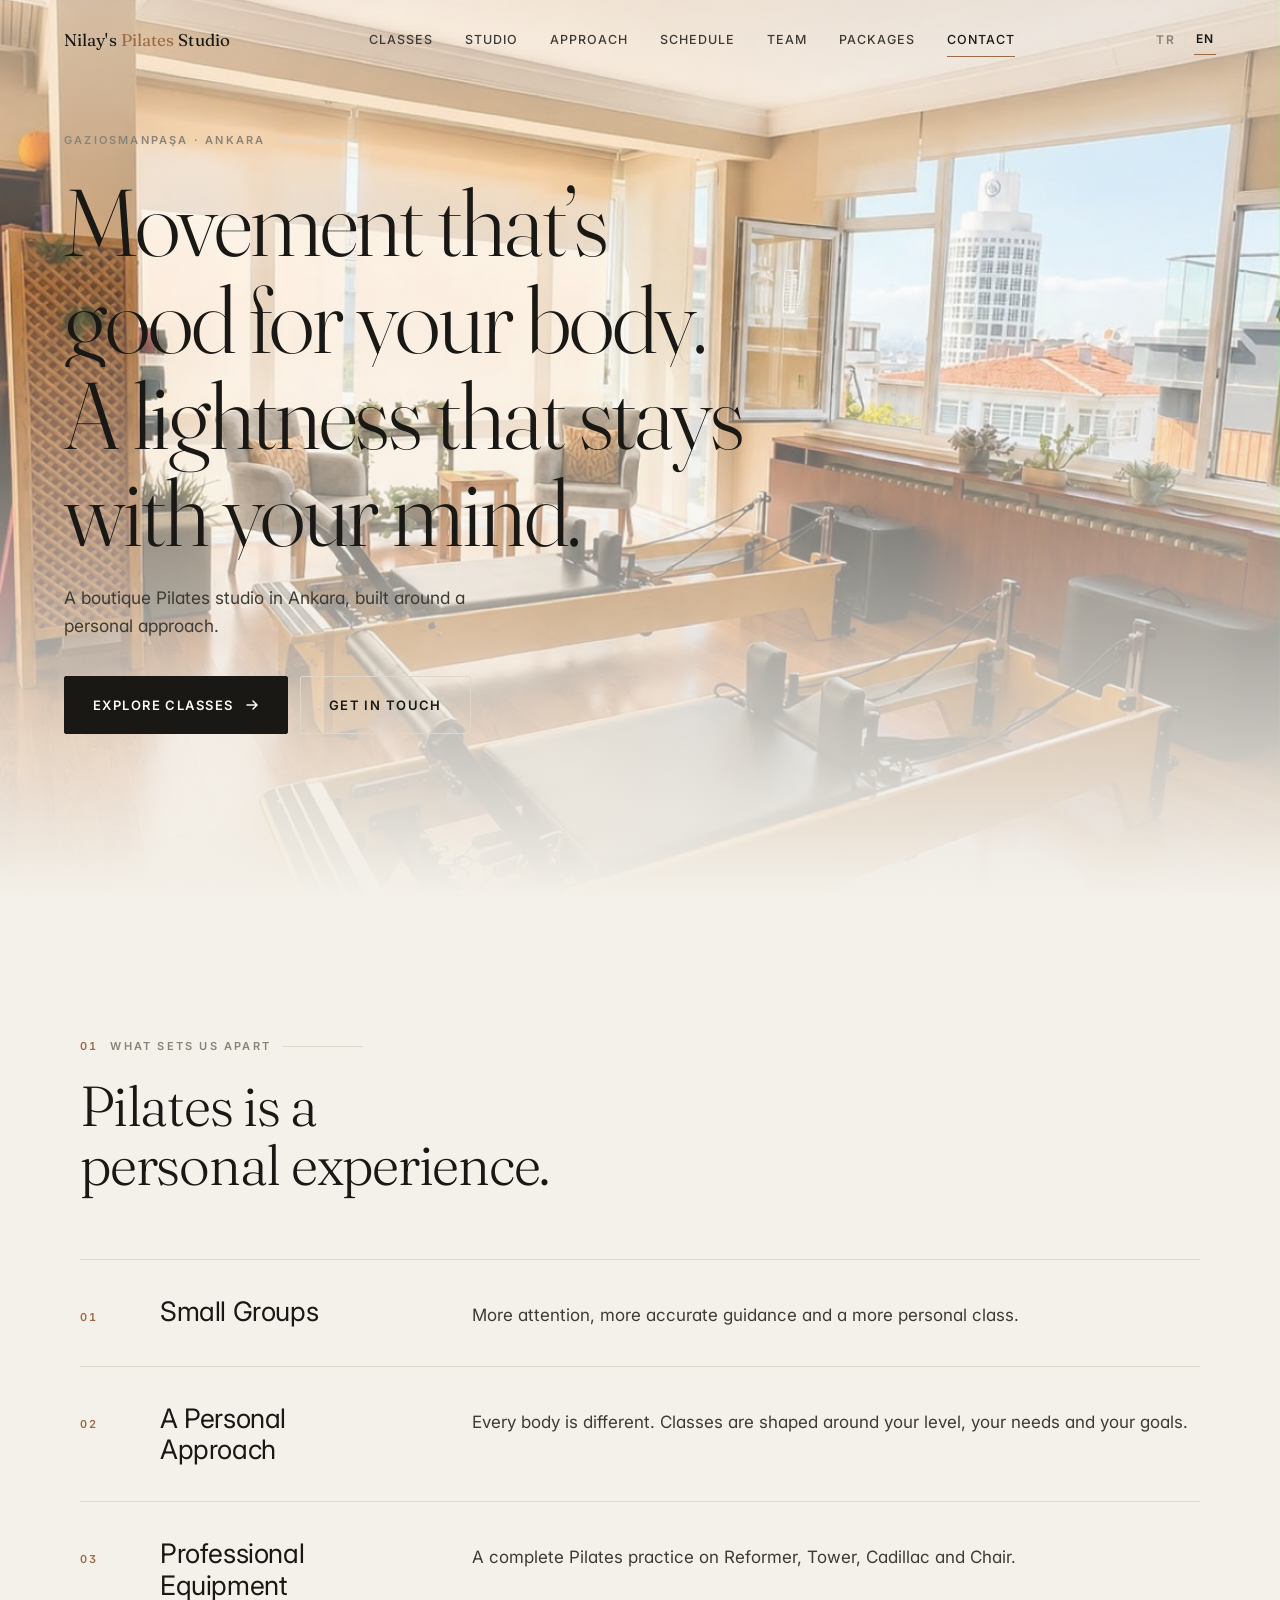
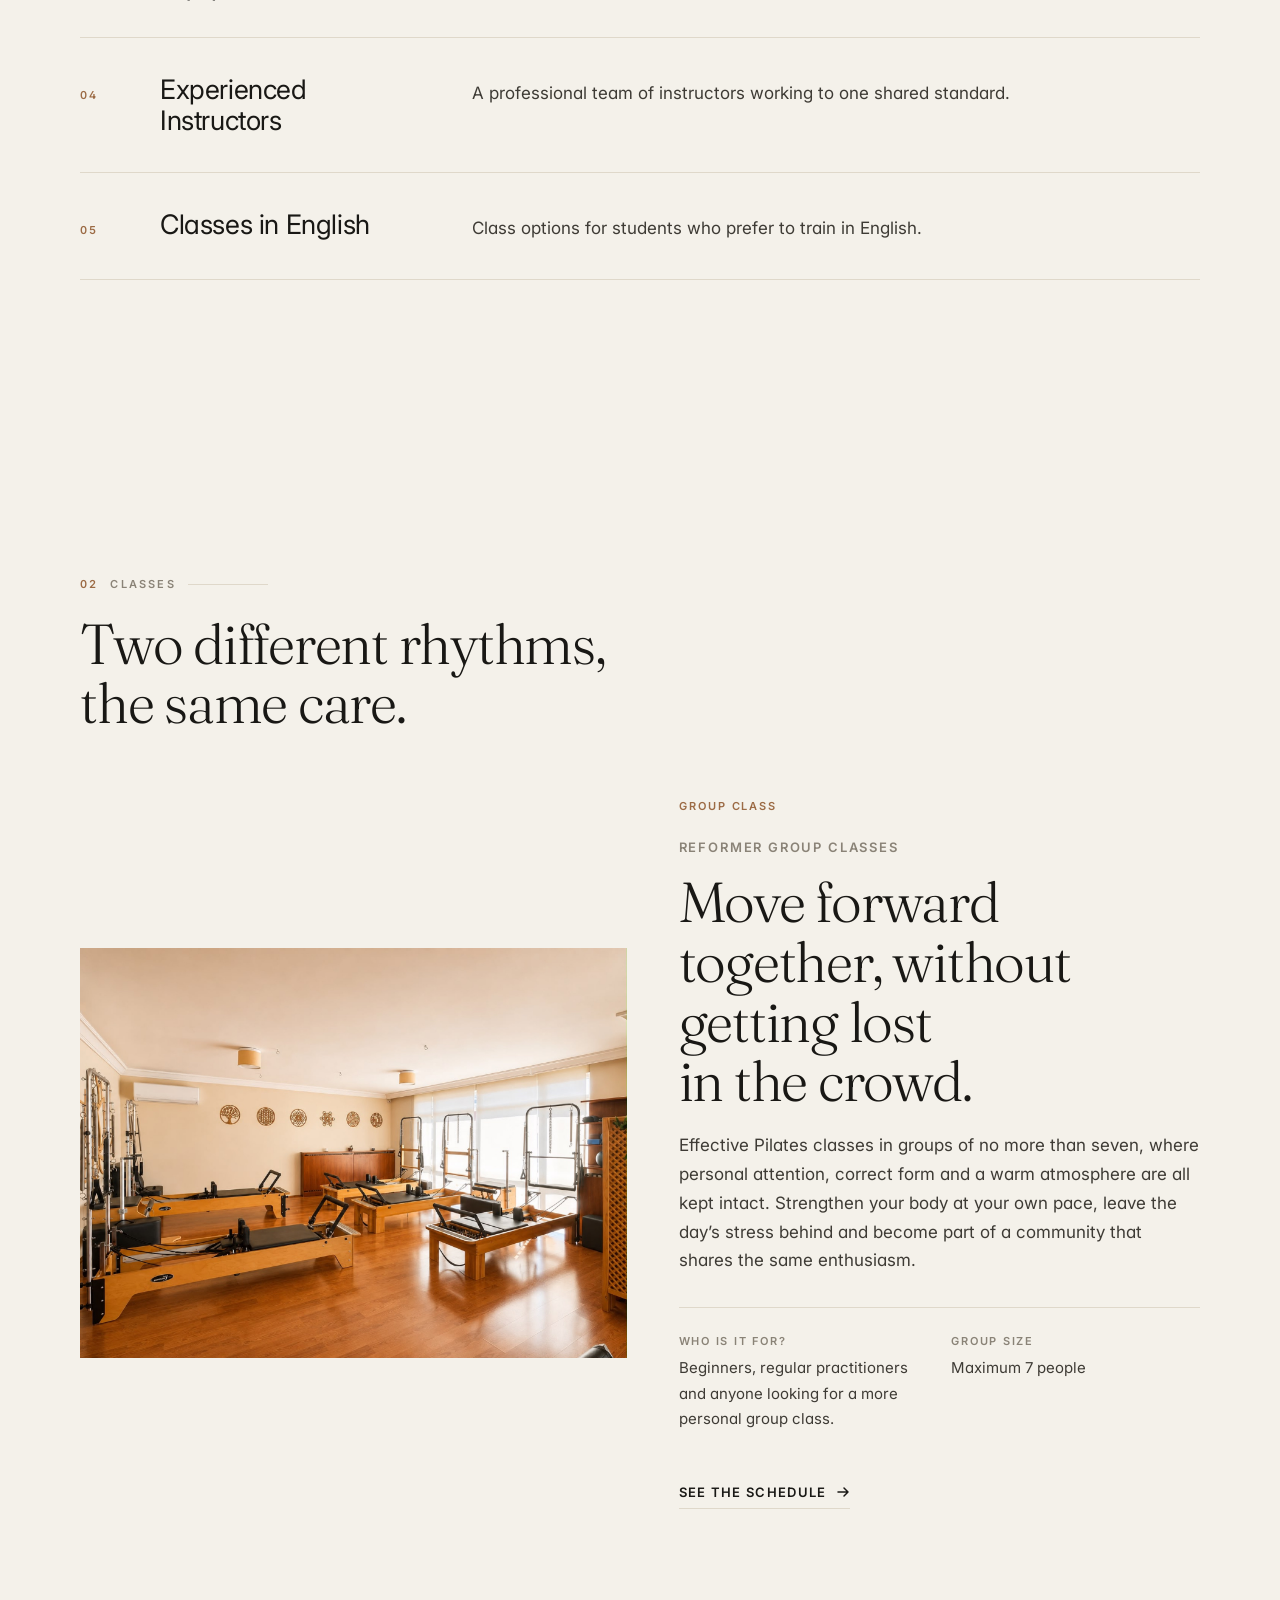
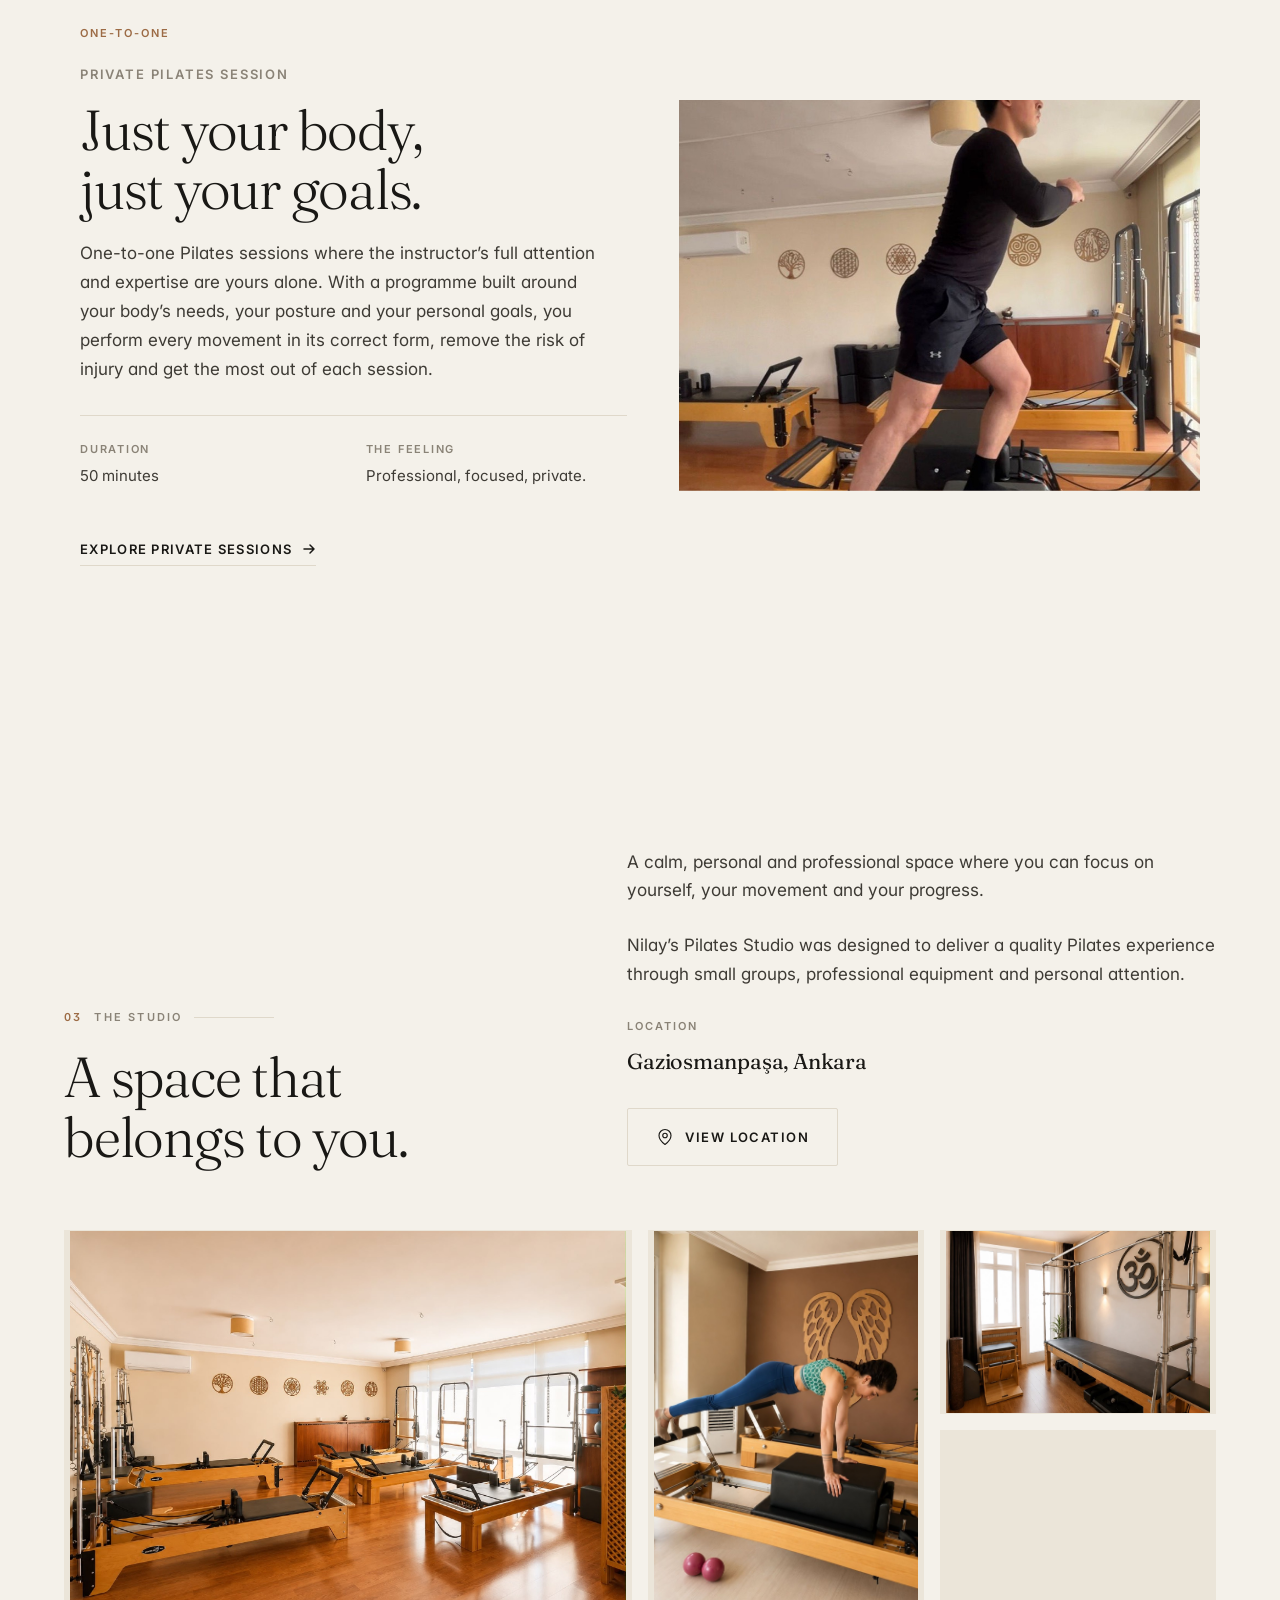
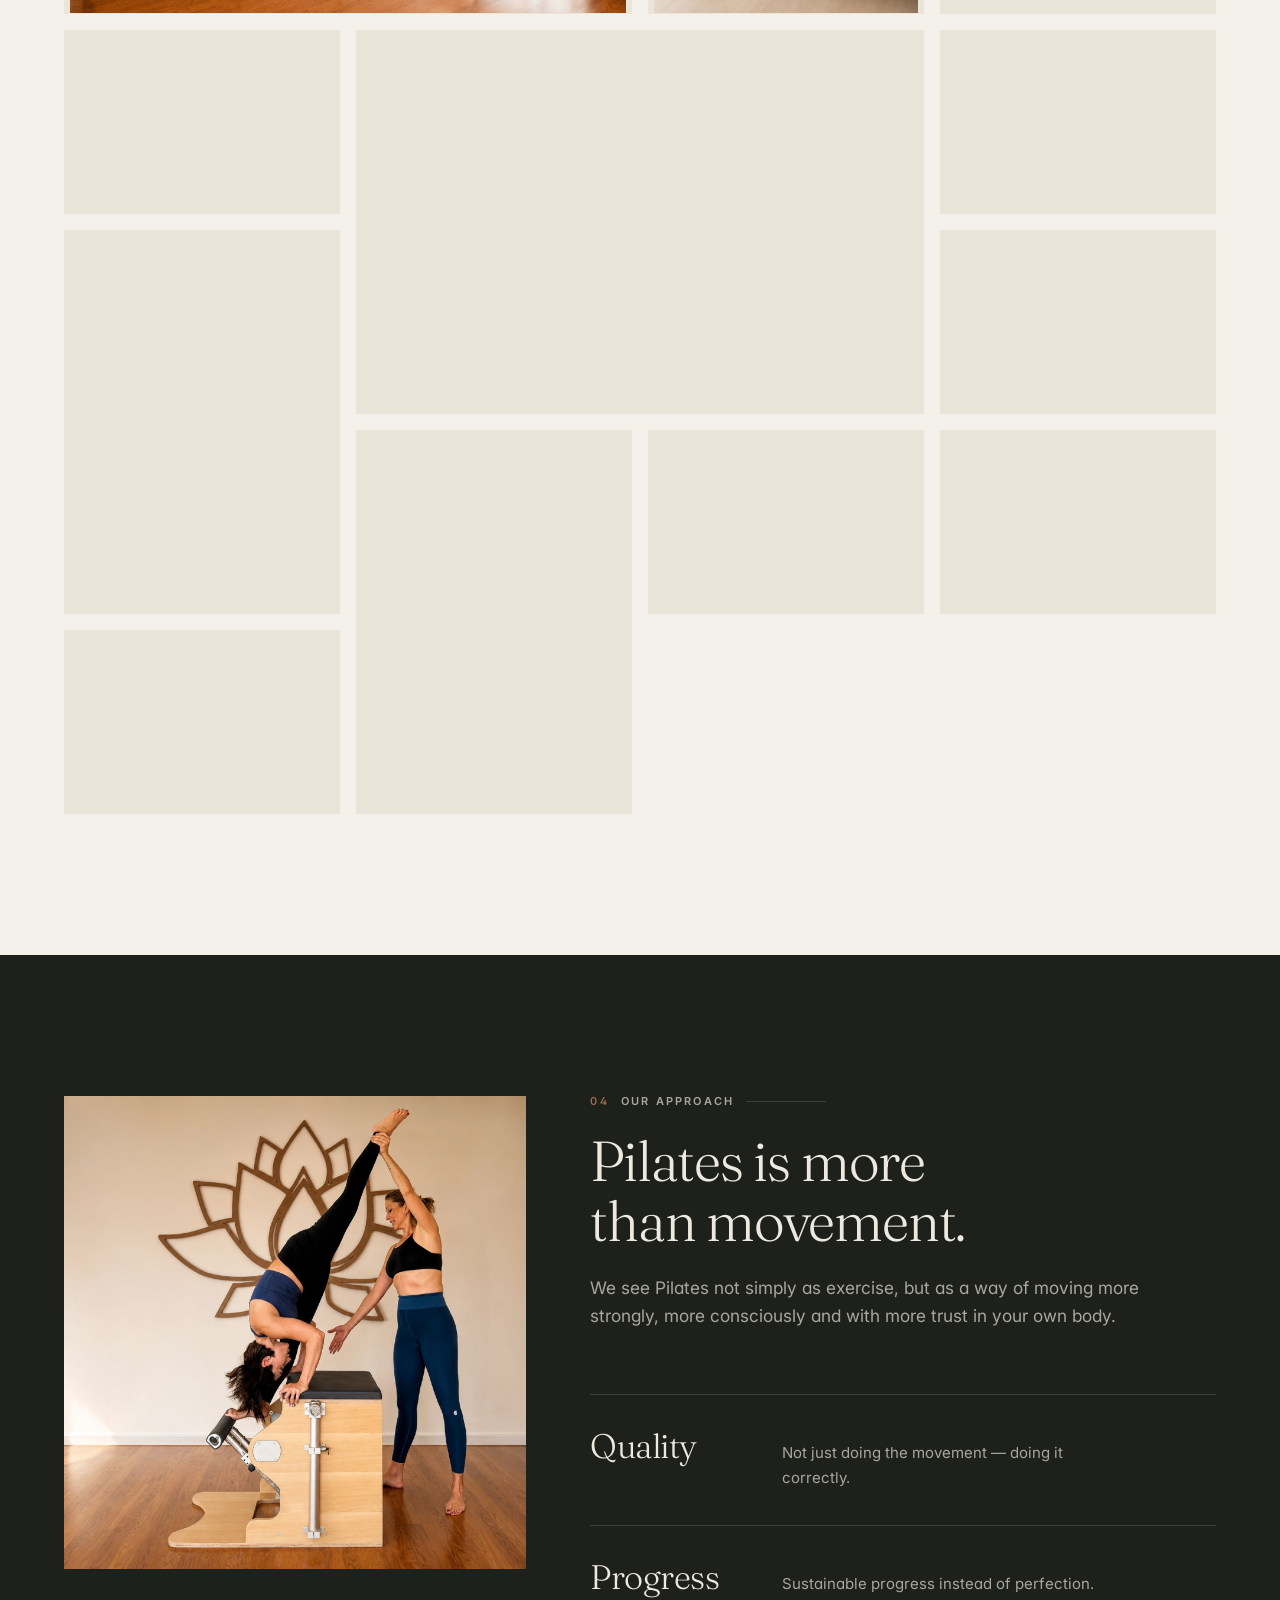
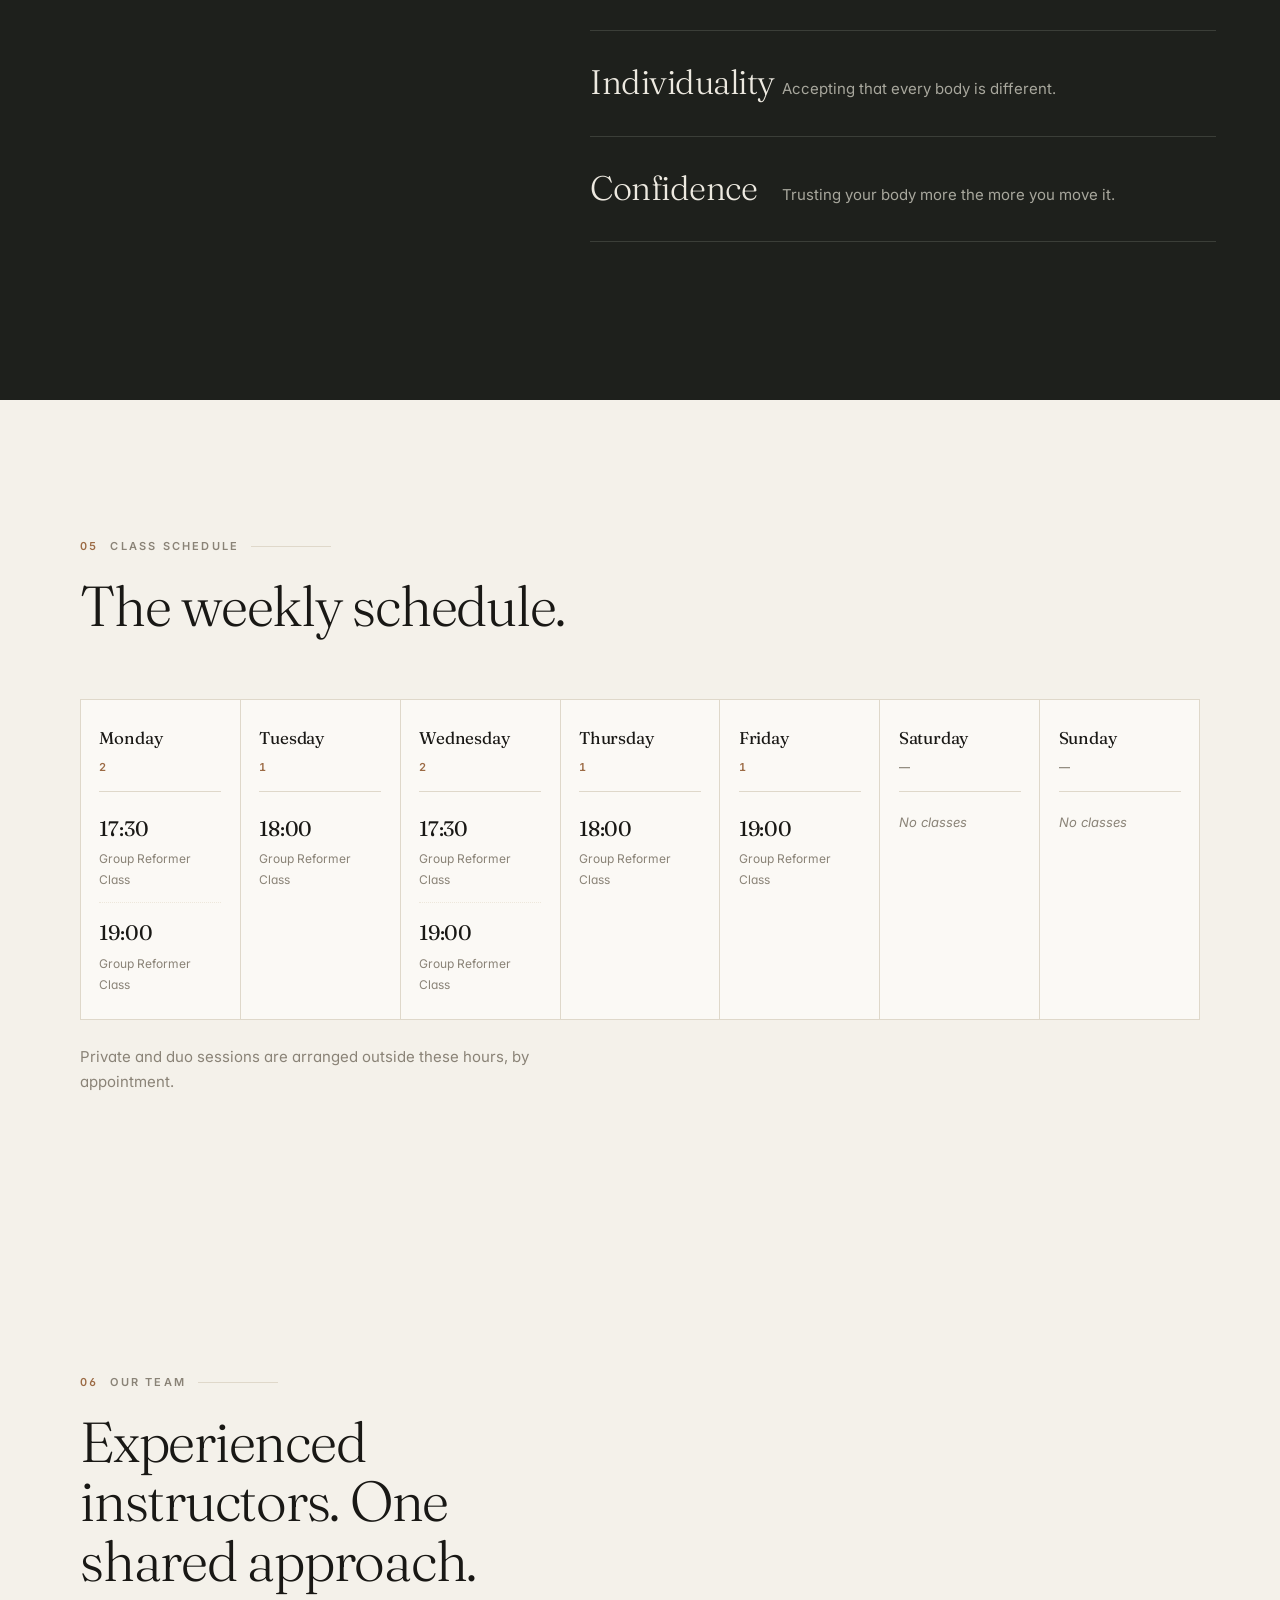
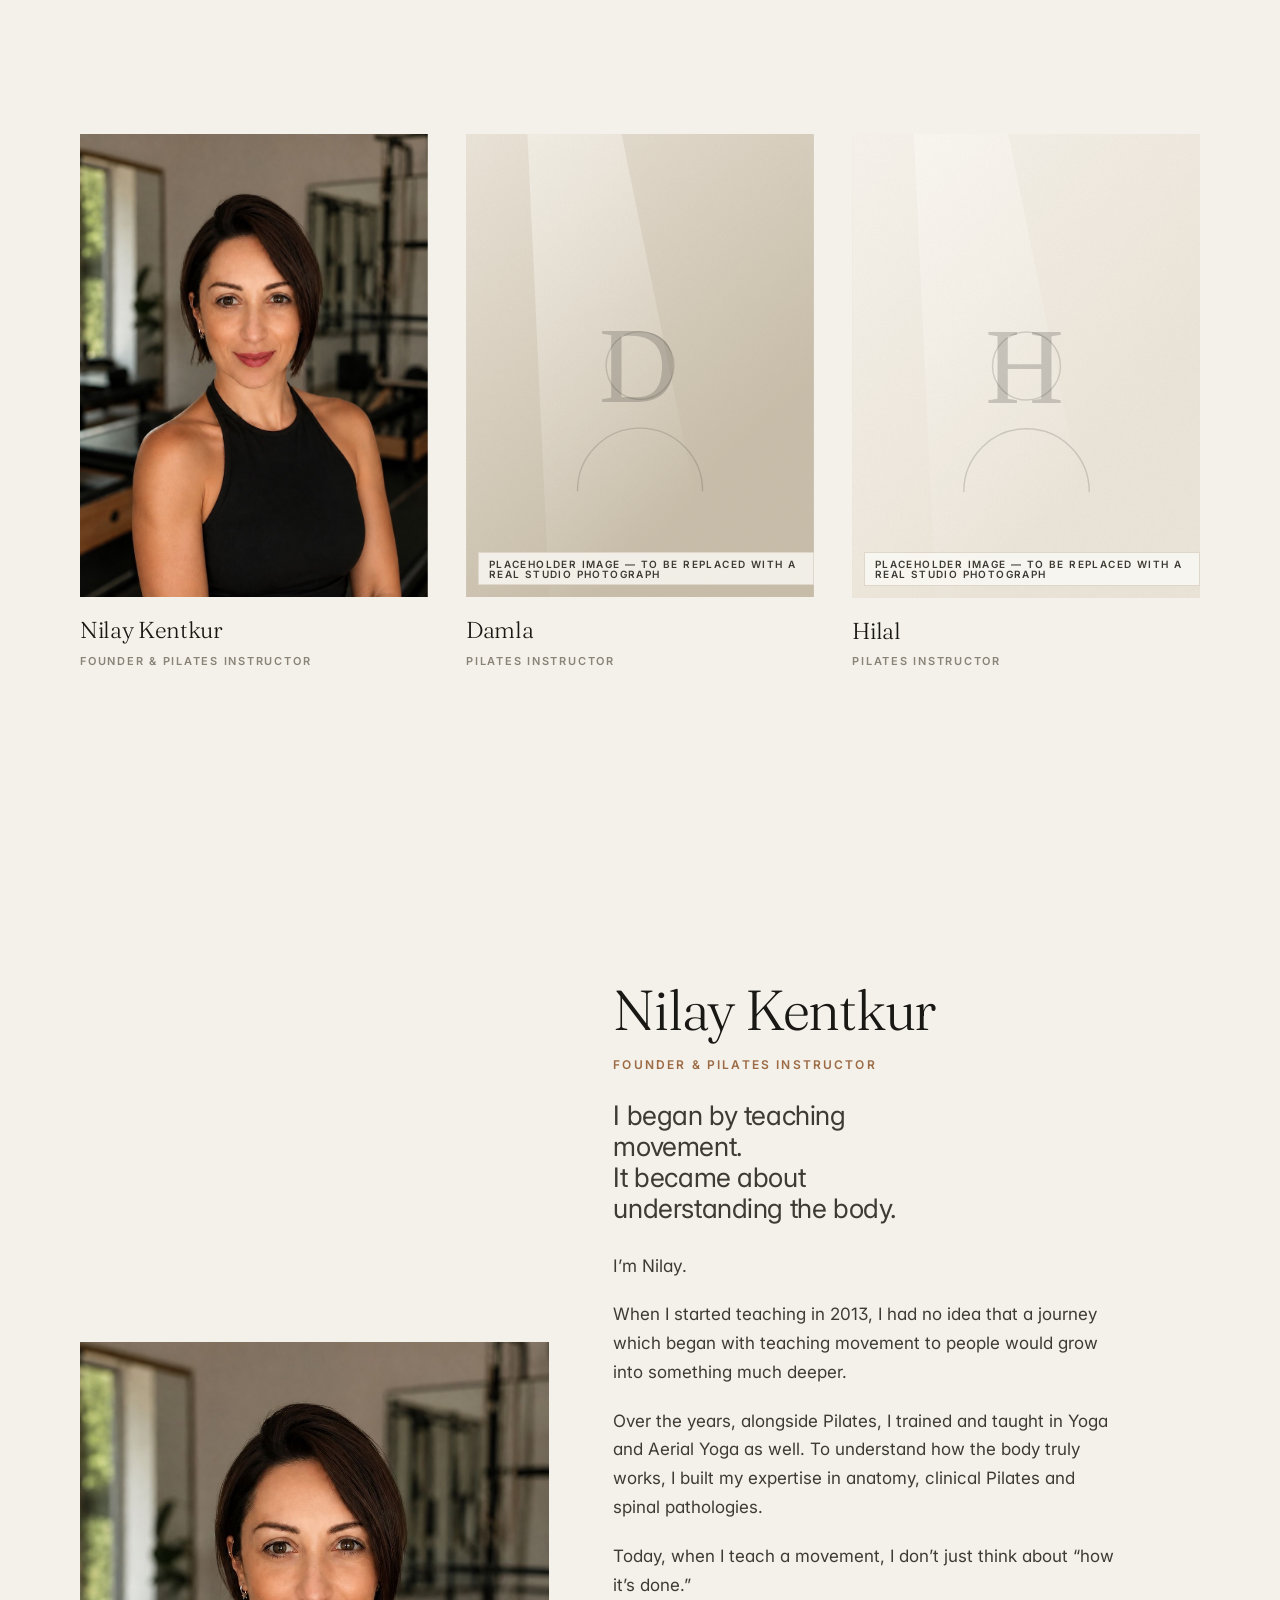
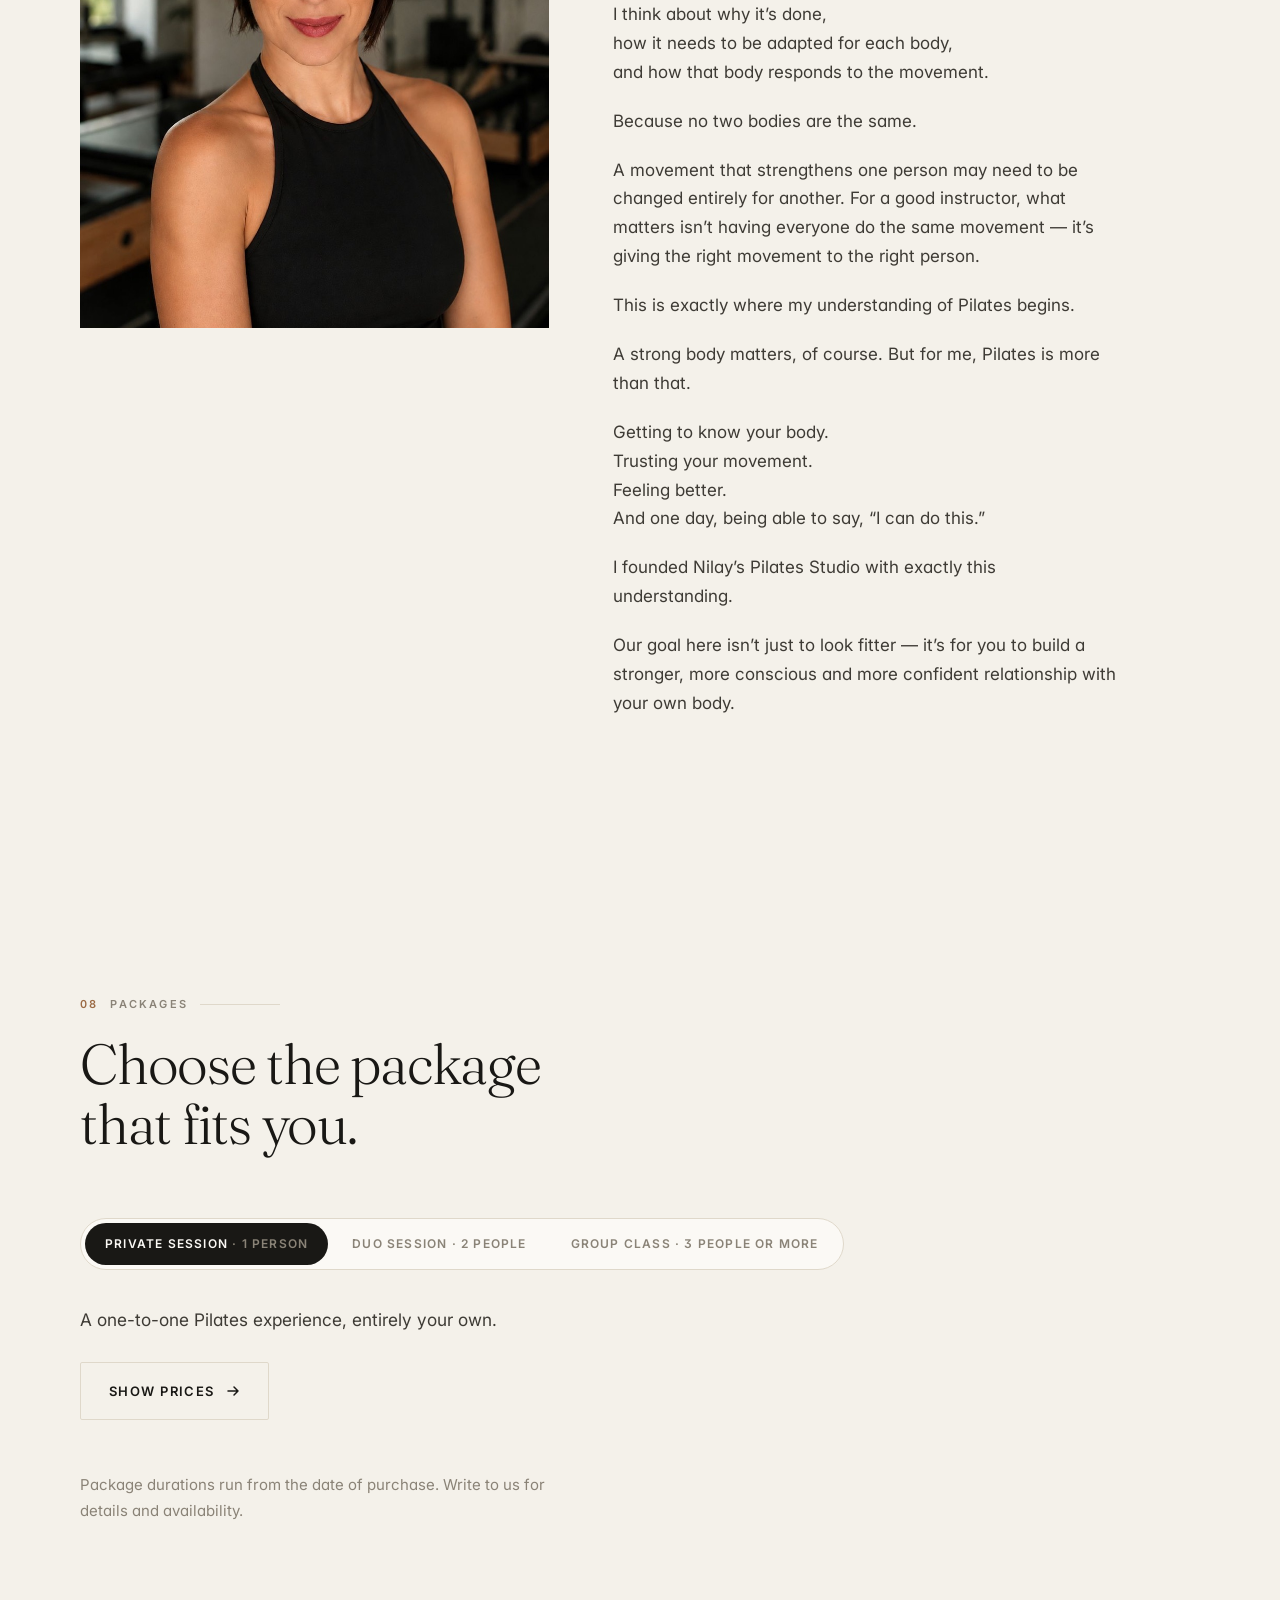
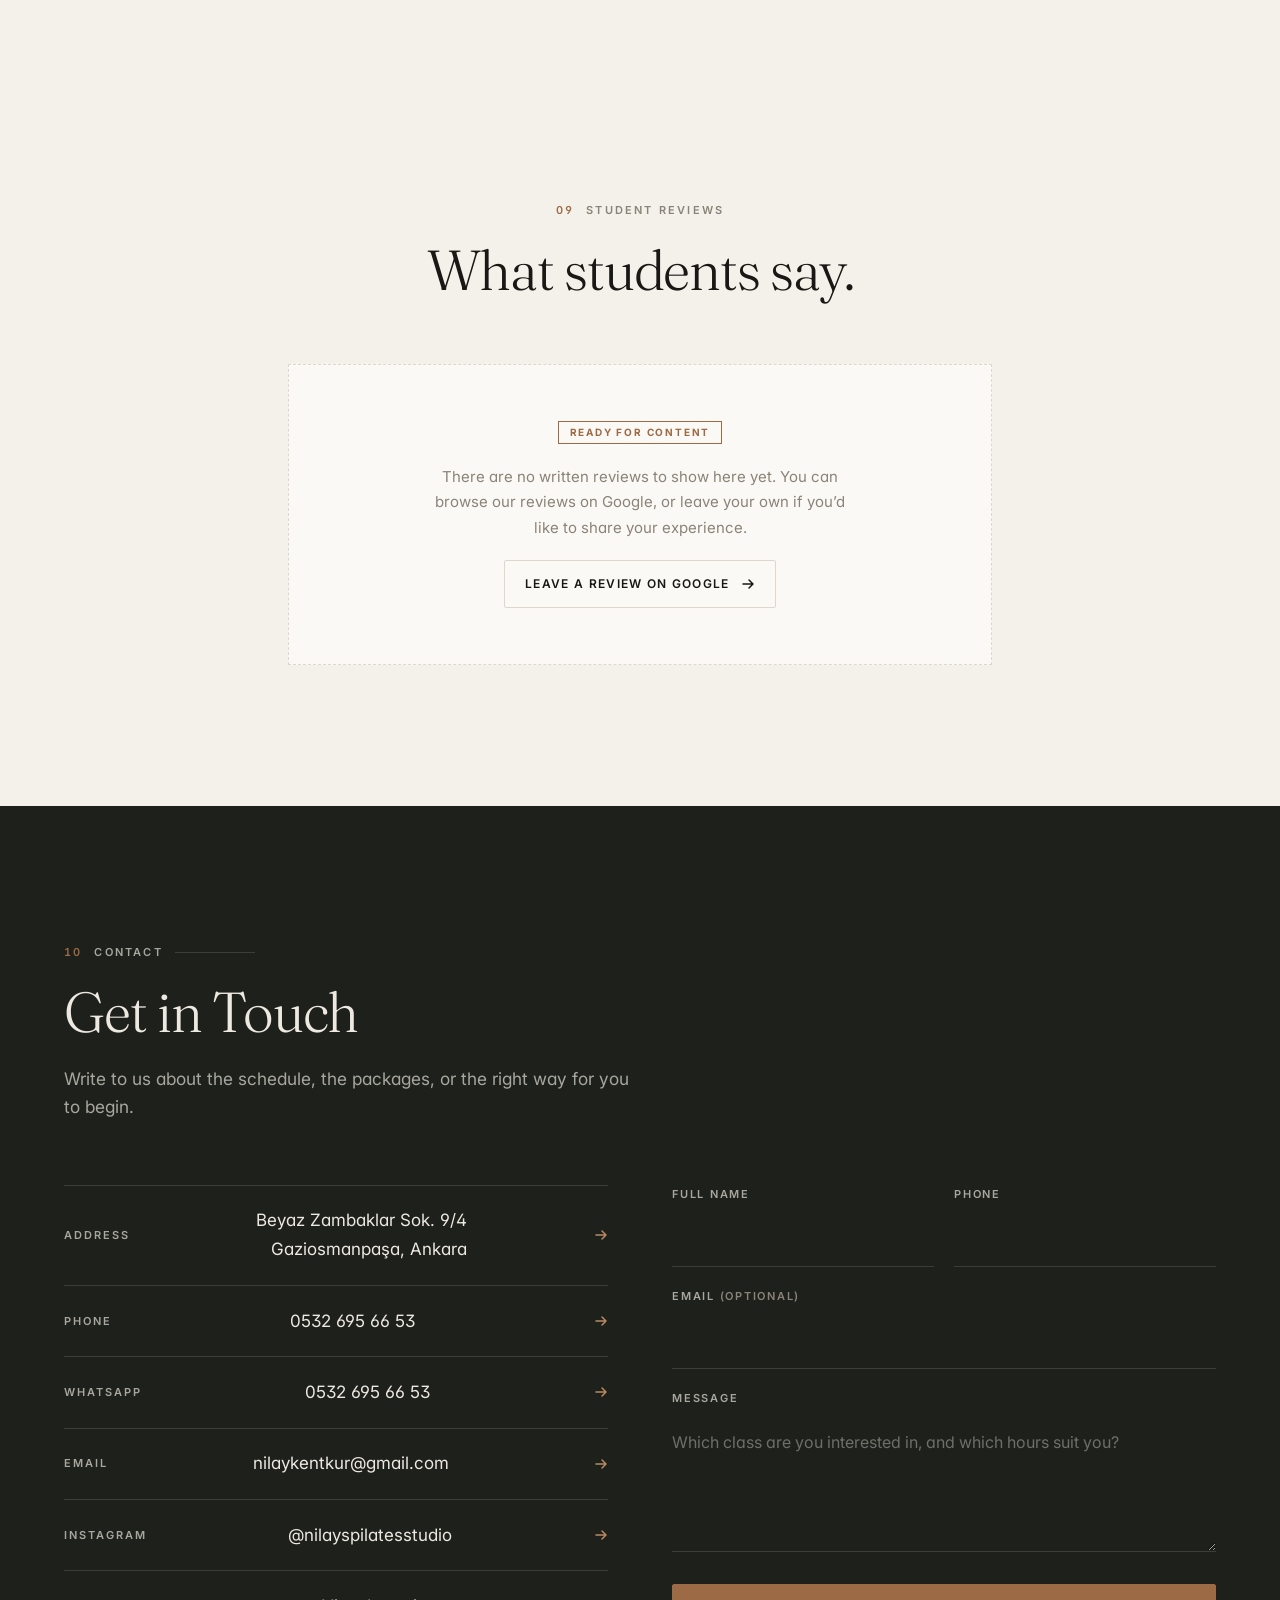
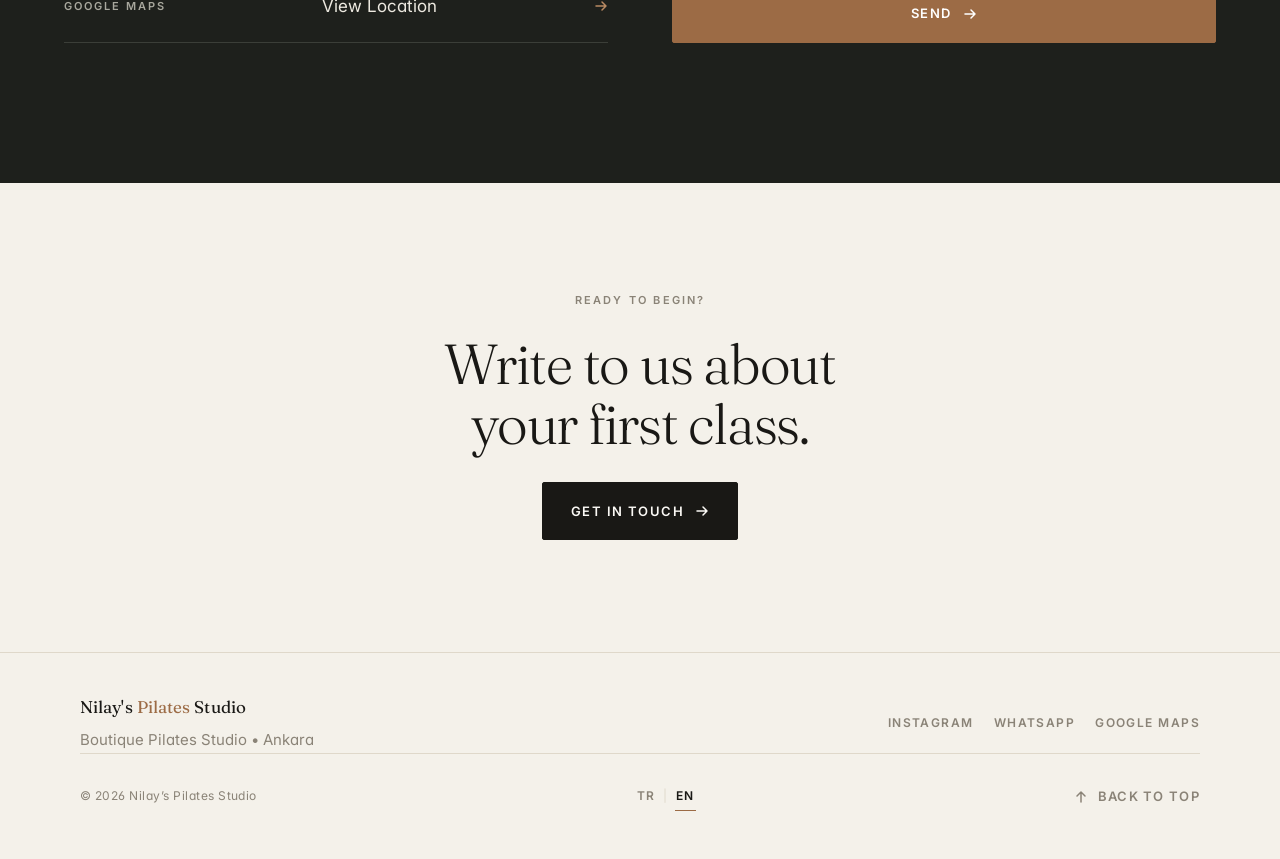
==== en/index.html @ 3664426c "Nilay Kentkur'un gerçek portresi eklendi Ekip ve kurucu bölümlerindeki 'NK' baş harf yer tutucusu ar" ====
<!doctype html>
<html lang="en">
<head>
<meta charset="utf-8">
<meta name="viewport" content="width=device-width,initial-scale=1,viewport-fit=cover">
<title>Nilay&#39;s Pilates Studio | Boutique Pilates in Gaziosmanpaşa, Ankara</title>
<meta name="description" content="A boutique Pilates studio in Gaziosmanpaşa, Ankara. Reformer groups capped at seven, one-to-one private sessions, clinical and pregnancy Pilates. Classes available in English.">
<meta name="theme-color" content="#F4F1EA" media="(prefers-color-scheme: light)">
<meta name="theme-color" content="#1E201C" media="(prefers-color-scheme: dark)">
<meta name="format-detection" content="telephone=no">
<link rel="canonical" href="https://kprens.github.io/nilays-pilates-studio/en/">
<link rel="alternate" hreflang="tr" href="https://kprens.github.io/nilays-pilates-studio/">
<link rel="alternate" hreflang="en" href="https://kprens.github.io/nilays-pilates-studio/en/">
<link rel="alternate" hreflang="x-default" href="https://kprens.github.io/nilays-pilates-studio/">

<meta property="og:type" content="website">
<meta property="og:site_name" content="Nilay&#39;s Pilates Studio">
<meta property="og:title" content="Nilay&#39;s Pilates Studio | Boutique Pilates in Gaziosmanpaşa, Ankara">
<meta property="og:description" content="A boutique Pilates studio in Gaziosmanpaşa, Ankara. Reformer groups capped at seven, one-to-one private sessions, clinical and pregnancy Pilates. Classes available in English.">
<meta property="og:url" content="https://kprens.github.io/nilays-pilates-studio/en/">
<meta property="og:locale" content="en_GB">
<meta property="og:locale:alternate" content="tr_TR">
<meta property="og:image" content="https://kprens.github.io/nilays-pilates-studio/assets/img/og.png">
<meta property="og:image:width" content="1200">
<meta property="og:image:height" content="630">
<meta property="og:image:alt" content="Nilay’s Pilates Studio — Gaziosmanpaşa, Ankara">
<meta name="twitter:card" content="summary_large_image">

<link rel="icon" href="../assets/img/brand/favicon.svg" type="image/svg+xml">
<link rel="apple-touch-icon" href="../assets/img/brand/apple-touch-icon.png">

<link rel="preconnect" href="https://fonts.googleapis.com">
<link rel="preconnect" href="https://fonts.gstatic.com" crossorigin>
<link rel="preload" as="image" href="../assets/img/studio/hero.svg?v=2aa518df" fetchpriority="high">
<link rel="stylesheet" href="https://fonts.googleapis.com/css2?family=Fraunces:ital,opsz,wght@0,9..144,300..600;1,9..144,300..500&family=Inter:wght@400;500;600&display=swap">
<link rel="stylesheet" href="../assets/css/app.css?v=33a74a57">

<script>document.documentElement.classList.add('js')</script>
<script type="application/ld+json">{"@context":"https://schema.org","@type":["HealthAndBeautyBusiness","SportsActivityLocation"],"name":"Nilay's Pilates Studio","description":"A boutique Pilates studio in Gaziosmanpaşa, Ankara. Reformer groups capped at seven, one-to-one private sessions, clinical and pregnancy Pilates. Classes available in English.","url":"https://kprens.github.io/nilays-pilates-studio/en/","image":"https://kprens.github.io/nilays-pilates-studio/assets/img/og.png","address":{"@type":"PostalAddress","streetAddress":"Beyaz Zambaklar Sok. 9/4","addressLocality":"Gaziosmanpaşa","addressRegion":"Ankara","addressCountry":"TR"},"hasMap":"https://www.google.com/maps/search/?api=1&query=Nilay%27s%20Pilates%20Studio%20Gaziosmanpa%C5%9Fa%20Ankara","sameAs":["https://instagram.com/nilayspilatesstudio"],"inLanguage":"en","telephone":"+905326956653"}</script>
</head>
<body>
<a class="skip" href="#main">Skip to content</a>

<header class="header" id="site-header">
  <div class="header-in">
    <a class="brand" href="#hero" aria-label="Nilay&#39;s Pilates Studio"><span>Nilay&#39;s</span> <span class="ac">Pilates</span> <span>Studio</span></a>
    <nav class="nav" aria-label="Menu">
      <a href="#dersler">Classes</a><a href="#studyo">Studio</a><a href="#yaklasim">Approach</a><a href="#program">Schedule</a><a href="#ekip">Team</a><a href="#paketler">Packages</a><a href="#iletisim">Contact</a>
    </nav>
    <div class="header-side">
      <p class="lang">
      <a href="../" hreflang="tr" lang="tr">TR</a>
      <span class="sep" aria-hidden="true">|</span>
      <a href="#" aria-current="true" hreflang="en" lang="en">EN</a>
    </p>
      <button class="burger" type="button" id="burger" aria-expanded="false" aria-controls="menu" aria-label="Menu">
        <span></span><span></span><span></span>
      </button>
    </div>
  </div>
</header>

<div class="menu" id="menu" hidden>
  <nav aria-label="Menu">
    <ul>
      <li><a class="m-link" href="#dersler" style="--d:80ms">Classes</a></li><li><a class="m-link" href="#studyo" style="--d:125ms">Studio</a></li><li><a class="m-link" href="#yaklasim" style="--d:170ms">Approach</a></li><li><a class="m-link" href="#program" style="--d:215ms">Schedule</a></li><li><a class="m-link" href="#ekip" style="--d:260ms">Team</a></li><li><a class="m-link" href="#paketler" style="--d:305ms">Packages</a></li><li><a class="m-link" href="#iletisim" style="--d:350ms">Contact</a></li>
    </ul>
  </nav>
  <div class="menu-foot">
    <div class="row">
      <a href="https://instagram.com/nilayspilatesstudio" target="_blank" rel="noopener noreferrer">Instagram</a>
      <a href="https://www.google.com/maps/search/?api=1&query=Nilay%27s%20Pilates%20Studio%20Gaziosmanpa%C5%9Fa%20Ankara" target="_blank" rel="noopener noreferrer">Google Maps</a>
    </div>
    <p class="small muted">Gaziosmanpaşa, Ankara</p>
  </div>
</div>

<main id="main">
<header class="hero" id="hero">
  <div class="hero-bg">
    <img src="../assets/img/studio/hero.jpg?v=c3806477" alt="Nilay’s Pilates Studio — the main reformer room"
         fetchpriority="high" decoding="async">
    
  </div>
  <div class="hero-in wrap wrap-wide">
    <p class="eyebrow">Gaziosmanpaşa · Ankara</p>
    <h1 class="h1"><span><i style="--d:120ms">Movement that’s good for your body.</i></span><span><i style="--d:230ms">A lightness that stays with your mind.</i></span></h1>
    <p class="lede hero-lede" data-reveal style="--d:420ms">A boutique Pilates studio in Ankara, built around a personal approach.</p>
    <div class="hero-cta" data-reveal style="--d:520ms">
      <a class="btn" href="#dersler">Explore Classes<svg class="arw" width="14" height="14" viewBox="0 0 14 14" aria-hidden="true" fill="none" stroke="currentColor" stroke-width="1.5" stroke-linecap="round" stroke-linejoin="round"><path d="M2 7h10M8 3l4 4-4 4"/></svg></a>
      <a class="btn btn-ghost" href="#iletisim">Get in Touch</a>
    </div>
    <ul class="chips" data-reveal style="--d:600ms">
      <li>Reformer</li><li>Pregnancy Pilates</li><li>Clinical Pilates</li><li>Small Group</li><li>Private Session</li>
    </ul>
  </div>
</header>
<section class="section" id="fark" aria-labelledby="fark-h">
  <div class="wrap">
    <div class="section-head">
      <p class="eyebrow" data-reveal="fade"><span class="num">01</span> What Sets Us Apart</p>
      <h2 class="h2" id="fark-h" data-reveal style="--d:60ms">Pilates is a personal experience.</h2>
    </div>
    <dl class="diff-list">
      <div class="diff-item" data-reveal>
        <span class="n">01</span>
        <dt class="h3">Small Groups</dt>
        <dd class="body">More attention, more accurate guidance and a more personal class.</dd>
      </div><div class="diff-item" data-reveal style="--d:70ms">
        <span class="n">02</span>
        <dt class="h3">A Personal Approach</dt>
        <dd class="body">Every body is different. Classes are shaped around your level, your needs and your goals.</dd>
      </div><div class="diff-item" data-reveal style="--d:140ms">
        <span class="n">03</span>
        <dt class="h3">Professional Equipment</dt>
        <dd class="body">A complete Pilates practice on Reformer, Tower, Cadillac and Chair.</dd>
      </div><div class="diff-item" data-reveal style="--d:210ms">
        <span class="n">04</span>
        <dt class="h3">Experienced Instructors</dt>
        <dd class="body">A professional team of instructors working to one shared standard.</dd>
      </div><div class="diff-item" data-reveal style="--d:280ms">
        <span class="n">05</span>
        <dt class="h3">Classes in English</dt>
        <dd class="body">Class options for students who prefer to train in English.</dd>
      </div>
    </dl>
  </div>
</section>
<section class="section" id="dersler" aria-labelledby="dersler-h">
  <div class="wrap">
    <div class="section-head">
    <p class="eyebrow" data-reveal="fade"><span class="num">02</span> Classes</p>
    <h2 class="h2" id="dersler-h" data-reveal style="--d:60ms">Two different rhythms, the same care.</h2>
    
  </div>
    <article class="class-row">
      <figure class="figure " data-reveal="img" style="--d:40ms">
    <img src="../assets/img/studio/genel-gorunum-2.jpg?v=857afecc" alt="The studio’s reformer group class room" width="1800" height="1350"
         loading="lazy" decoding="async">
    
  </figure>
      <div>
        <p class="class-label" data-reveal="fade">Group Class</p>
        <p class="class-name" data-reveal="fade" style="--d:40ms">Reformer Group Classes</p>
        <h3 class="h2" data-reveal style="--d:80ms">Move forward together, without getting lost in the crowd.</h3>
        <p class="body class-body" data-reveal style="--d:140ms">Effective Pilates classes in groups of no more than seven, where personal attention, correct form and a warm atmosphere are all kept intact. Strengthen your body at your own pace, leave the day’s stress behind and become part of a community that shares the same enthusiasm.</p>
        <dl class="facts" data-reveal style="--d:200ms">
          <div><dt>Who is it for?</dt><dd>Beginners, regular practitioners and anyone looking for a more personal group class.</dd></div><div><dt>Group size</dt><dd>Maximum 7 people</dd></div>
        </dl>
        <a class="link" href="#program" data-reveal style="--d:260ms">See the Schedule<svg class="arw" width="14" height="14" viewBox="0 0 14 14" aria-hidden="true" fill="none" stroke="currentColor" stroke-width="1.5" stroke-linecap="round" stroke-linejoin="round"><path d="M2 7h10M8 3l4 4-4 4"/></svg></a>
      </div>
    </article><article class="class-row flip">
      <figure class="figure " data-reveal="img" style="--d:40ms">
    <img src="../assets/img/studio/birebir-ders.jpg?v=28524276" alt="A moment from a one-to-one Pilates session" width="949" height="1600"
         loading="lazy" decoding="async">
    
  </figure>
      <div>
        <p class="class-label" data-reveal="fade">One-to-One</p>
        <p class="class-name" data-reveal="fade" style="--d:40ms">Private Pilates Session</p>
        <h3 class="h2" data-reveal style="--d:80ms">Just your body, just your goals.</h3>
        <p class="body class-body" data-reveal style="--d:140ms">One-to-one Pilates sessions where the instructor’s full attention and expertise are yours alone. With a programme built around your body’s needs, your posture and your personal goals, you perform every movement in its correct form, remove the risk of injury and get the most out of each session.</p>
        <dl class="facts" data-reveal style="--d:200ms">
          <div><dt>Duration</dt><dd>50 minutes</dd></div><div><dt>The feeling</dt><dd>Professional, focused, private.</dd></div>
        </dl>
        <a class="link" href="#paketler" data-reveal style="--d:260ms">Explore Private Sessions<svg class="arw" width="14" height="14" viewBox="0 0 14 14" aria-hidden="true" fill="none" stroke="currentColor" stroke-width="1.5" stroke-linecap="round" stroke-linejoin="round"><path d="M2 7h10M8 3l4 4-4 4"/></svg></a>
      </div>
    </article>
  </div>
</section>
<section class="section" id="studyo" aria-labelledby="studyo-h">
  <div class="wrap wrap-wide">
    <div class="cols cols-head">
      <div class="section-head" style="margin-bottom:0">
        <p class="eyebrow" data-reveal="fade"><span class="num">03</span> The Studio</p>
        <h2 class="h2" id="studyo-h" data-reveal style="--d:60ms">A space that belongs to you.</h2>
      </div>
      <div class="studio-meta">
        <p class="lede" data-reveal style="--d:80ms">A calm, personal and professional space where you can focus on yourself, your movement and your progress.</p><p class="body" data-reveal style="--d:150ms">Nilay’s Pilates Studio was designed to deliver a quality Pilates experience through small groups, professional equipment and personal attention.</p>
        <p class="studio-loc" data-reveal style="--d:220ms">Location<strong>Gaziosmanpaşa, Ankara</strong></p>
        <a class="btn btn-ghost" style="justify-self:start" href="https://www.google.com/maps/search/?api=1&query=Nilay%27s%20Pilates%20Studio%20Gaziosmanpa%C5%9Fa%20Ankara" target="_blank" rel="noopener noreferrer" data-reveal style="--d:280ms"><svg width="18" height="18" viewBox="0 0 24 24" aria-hidden="true" fill="none" stroke="currentColor" stroke-width="1.5" stroke-linecap="round" stroke-linejoin="round"><path d="M20 10c0 6-8 12-8 12s-8-6-8-12a8 8 0 1 1 16 0Z"/><circle cx="12" cy="10" r="3"/></svg>View Location</a>
      </div>
    </div>

    <div class="gallery" id="galeri">
      <button class="g-item g-wide" type="button" data-lb="0" data-reveal
        aria-label="The Space — Open gallery">
        <img src="../assets/img/studio/genel-gorunum-2.jpg?v=857afecc" alt="The studio’s main reformer room" loading="lazy" decoding="async">
        
        <figcaption><span>The Space</span><svg width="14" height="14" viewBox="0 0 14 14" aria-hidden="true" fill="none" stroke="currentColor" stroke-width="1.5" stroke-linecap="round" stroke-linejoin="round"><path d="M5.5 1.5H1.5v4M8.5 12.5h4v-4M12.5 5.5v-4h-4M1.5 8.5v4h4"/></svg></figcaption>
      </button><button class="g-item g-tall" type="button" data-lb="1" data-reveal style="--d:60ms"
        aria-label="Reformer — Open gallery">
        <img src="../assets/img/studio/reformer.jpg?v=50e95b70" alt="A student working on the reformer" loading="lazy" decoding="async">
        
        <figcaption><span>Reformer</span><svg width="14" height="14" viewBox="0 0 14 14" aria-hidden="true" fill="none" stroke="currentColor" stroke-width="1.5" stroke-linecap="round" stroke-linejoin="round"><path d="M5.5 1.5H1.5v4M8.5 12.5h4v-4M12.5 5.5v-4h-4M1.5 8.5v4h4"/></svg></figcaption>
      </button><button class="g-item g-std" type="button" data-lb="2" data-reveal style="--d:120ms"
        aria-label="Cadillac — Open gallery">
        <img src="../assets/img/studio/cadillac.jpg?v=652c1d4c" alt="The room housing the Cadillac equipment" loading="lazy" decoding="async">
        
        <figcaption><span>Cadillac</span><svg width="14" height="14" viewBox="0 0 14 14" aria-hidden="true" fill="none" stroke="currentColor" stroke-width="1.5" stroke-linecap="round" stroke-linejoin="round"><path d="M5.5 1.5H1.5v4M8.5 12.5h4v-4M12.5 5.5v-4h-4M1.5 8.5v4h4"/></svg></figcaption>
      </button><button class="g-item g-std" type="button" data-lb="3" data-reveal style="--d:180ms"
        aria-label="Chair — Open gallery">
        <img src="../assets/img/studio/birebir-ders.jpg?v=28524276" alt="A student working on the Chair" loading="lazy" decoding="async">
        
        <figcaption><span>Chair</span><svg width="14" height="14" viewBox="0 0 14 14" aria-hidden="true" fill="none" stroke="currentColor" stroke-width="1.5" stroke-linecap="round" stroke-linejoin="round"><path d="M5.5 1.5H1.5v4M8.5 12.5h4v-4M12.5 5.5v-4h-4M1.5 8.5v4h4"/></svg></figcaption>
      </button><button class="g-item g-std" type="button" data-lb="4" data-reveal
        aria-label="Details — Open gallery">
        <img src="../assets/img/studio/detay.jpg?v=e3f1ac85" alt="A wall detail from the studio" loading="lazy" decoding="async">
        
        <figcaption><span>Details</span><svg width="14" height="14" viewBox="0 0 14 14" aria-hidden="true" fill="none" stroke="currentColor" stroke-width="1.5" stroke-linecap="round" stroke-linejoin="round"><path d="M5.5 1.5H1.5v4M8.5 12.5h4v-4M12.5 5.5v-4h-4M1.5 8.5v4h4"/></svg></figcaption>
      </button><button class="g-item g-wide" type="button" data-lb="5" data-reveal style="--d:60ms"
        aria-label="In Class — Open gallery">
        <img src="../assets/img/studio/ders.jpg?v=799fe73a" alt="A group class in progress at the studio" loading="lazy" decoding="async">
        
        <figcaption><span>In Class</span><svg width="14" height="14" viewBox="0 0 14 14" aria-hidden="true" fill="none" stroke="currentColor" stroke-width="1.5" stroke-linecap="round" stroke-linejoin="round"><path d="M5.5 1.5H1.5v4M8.5 12.5h4v-4M12.5 5.5v-4h-4M1.5 8.5v4h4"/></svg></figcaption>
      </button><button class="g-item g-std" type="button" data-lb="6" data-reveal style="--d:120ms"
        aria-label="Tower · Group Class — Open gallery">
        <img src="../assets/img/studio/grup-dersi-1.jpg?v=38bfe7dd" alt="A group class in the room with the Tower equipment" loading="lazy" decoding="async">
        
        <figcaption><span>Tower · Group Class</span><svg width="14" height="14" viewBox="0 0 14 14" aria-hidden="true" fill="none" stroke="currentColor" stroke-width="1.5" stroke-linecap="round" stroke-linejoin="round"><path d="M5.5 1.5H1.5v4M8.5 12.5h4v-4M12.5 5.5v-4h-4M1.5 8.5v4h4"/></svg></figcaption>
      </button><button class="g-item g-tall" type="button" data-lb="7" data-reveal style="--d:180ms"
        aria-label="Group Class — Open gallery">
        <img src="../assets/img/studio/grup-dersi-2.jpg?v=17aa5e76" alt="A moment from a reformer group class" loading="lazy" decoding="async">
        
        <figcaption><span>Group Class</span><svg width="14" height="14" viewBox="0 0 14 14" aria-hidden="true" fill="none" stroke="currentColor" stroke-width="1.5" stroke-linecap="round" stroke-linejoin="round"><path d="M5.5 1.5H1.5v4M8.5 12.5h4v-4M12.5 5.5v-4h-4M1.5 8.5v4h4"/></svg></figcaption>
      </button><button class="g-item g-std" type="button" data-lb="8" data-reveal
        aria-label="Changing Area — Open gallery">
        <img src="../assets/img/studio/soyunma-alani.jpg?v=b29d1c9d" alt="The studio’s changing area and lockers" loading="lazy" decoding="async">
        
        <figcaption><span>Changing Area</span><svg width="14" height="14" viewBox="0 0 14 14" aria-hidden="true" fill="none" stroke="currentColor" stroke-width="1.5" stroke-linecap="round" stroke-linejoin="round"><path d="M5.5 1.5H1.5v4M8.5 12.5h4v-4M12.5 5.5v-4h-4M1.5 8.5v4h4"/></svg></figcaption>
      </button><button class="g-item g-tall" type="button" data-lb="9" data-reveal style="--d:60ms"
        aria-label="Atmosphere — Open gallery">
        <img src="../assets/img/studio/atmosfer.jpg?v=101c95ce" alt="A quiet lounge corner" loading="lazy" decoding="async">
        
        <figcaption><span>Atmosphere</span><svg width="14" height="14" viewBox="0 0 14 14" aria-hidden="true" fill="none" stroke="currentColor" stroke-width="1.5" stroke-linecap="round" stroke-linejoin="round"><path d="M5.5 1.5H1.5v4M8.5 12.5h4v-4M12.5 5.5v-4h-4M1.5 8.5v4h4"/></svg></figcaption>
      </button><button class="g-item g-std" type="button" data-lb="10" data-reveal style="--d:120ms"
        aria-label="Bathroom — Open gallery">
        <img src="../assets/img/studio/banyo.jpg?v=53bc03b9" alt="The studio’s bathroom" loading="lazy" decoding="async">
        
        <figcaption><span>Bathroom</span><svg width="14" height="14" viewBox="0 0 14 14" aria-hidden="true" fill="none" stroke="currentColor" stroke-width="1.5" stroke-linecap="round" stroke-linejoin="round"><path d="M5.5 1.5H1.5v4M8.5 12.5h4v-4M12.5 5.5v-4h-4M1.5 8.5v4h4"/></svg></figcaption>
      </button><button class="g-item g-std" type="button" data-lb="11" data-reveal style="--d:180ms"
        aria-label="Cadillac — Open gallery">
        <img src="../assets/img/studio/cadillac-pencere.jpg?v=fb1a21ca" alt="A student working on the Cadillac, in the window-lit room" loading="lazy" decoding="async">
        
        <figcaption><span>Cadillac</span><svg width="14" height="14" viewBox="0 0 14 14" aria-hidden="true" fill="none" stroke="currentColor" stroke-width="1.5" stroke-linecap="round" stroke-linejoin="round"><path d="M5.5 1.5H1.5v4M8.5 12.5h4v-4M12.5 5.5v-4h-4M1.5 8.5v4h4"/></svg></figcaption>
      </button><button class="g-item g-std" type="button" data-lb="12" data-reveal
        aria-label="Cadillac — Open gallery">
        <img src="../assets/img/studio/cadillac-kanat.jpg?v=4eccffb6" alt="A student working on the Cadillac" loading="lazy" decoding="async">
        
        <figcaption><span>Cadillac</span><svg width="14" height="14" viewBox="0 0 14 14" aria-hidden="true" fill="none" stroke="currentColor" stroke-width="1.5" stroke-linecap="round" stroke-linejoin="round"><path d="M5.5 1.5H1.5v4M8.5 12.5h4v-4M12.5 5.5v-4h-4M1.5 8.5v4h4"/></svg></figcaption>
      </button>
    </div>
  </div>
</section>
<section class="section deep" id="yaklasim" aria-labelledby="yaklasim-h">
  <div class="wrap wrap-wide">
    <div class="approach-grid">
      <div class="approach-fig"><figure class="figure is-tall" data-reveal="img">
    <img src="../assets/img/studio/yaklasim.jpg?v=e34be61b" alt="An instructor guiding a student through a movement" width="1563" height="1600"
         loading="lazy" decoding="async">
    
  </figure></div>
      <div>
        <div class="section-head">
          <p class="eyebrow" data-reveal="fade"><span class="num">04</span> Our Approach</p>
          <h2 class="h2" id="yaklasim-h" data-reveal style="--d:60ms">Pilates is more than movement.</h2>
          <p class="lede" data-reveal style="--d:120ms">We see Pilates not simply as exercise, but as a way of moving more strongly, more consciously and with more trust in your own body.</p>
        </div>
        <dl class="values">
          <div class="value" data-reveal>
            <dt>Quality</dt>
            <dd>Not just doing the movement — doing it correctly.</dd>
          </div><div class="value" data-reveal style="--d:80ms">
            <dt>Progress</dt>
            <dd>Sustainable progress instead of perfection.</dd>
          </div><div class="value" data-reveal style="--d:160ms">
            <dt>Individuality</dt>
            <dd>Accepting that every body is different.</dd>
          </div><div class="value" data-reveal style="--d:240ms">
            <dt>Confidence</dt>
            <dd>Trusting your body more the more you move it.</dd>
          </div>
        </dl>
      </div>
    </div>
  </div>
</section>
<section class="section" id="program" aria-labelledby="program-h">
  <div class="wrap">
    <div class="section-head">
    <p class="eyebrow" data-reveal="fade"><span class="num">05</span> Class Schedule</p>
    <h2 class="h2" id="program-h" data-reveal style="--d:60ms">The weekly schedule.</h2>
    
  </div>

    

    <div class="sched-desktop">
      <h3 class="sr">The weekly schedule.</h3>
      <div class="week-grid"><div class="week-day" data-reveal>
    <div class="week-day-h">
      <span class="week-day-name">Monday</span>
      <span class="week-day-count">2</span>
    </div>
    <div class="week-slots"><div class="week-slot">
          <span class="week-time">17:30</span>
          <span class="week-meta"><span class="week-type">Group Reformer Class</span></span>
        </div><div class="week-slot">
          <span class="week-time">19:00</span>
          <span class="week-meta"><span class="week-type">Group Reformer Class</span></span>
        </div></div>
  </div><div class="week-day" data-reveal style="--d:55ms">
    <div class="week-day-h">
      <span class="week-day-name">Tuesday</span>
      <span class="week-day-count">1</span>
    </div>
    <div class="week-slots"><div class="week-slot">
          <span class="week-time">18:00</span>
          <span class="week-meta"><span class="week-type">Group Reformer Class</span></span>
        </div></div>
  </div><div class="week-day" data-reveal style="--d:110ms">
    <div class="week-day-h">
      <span class="week-day-name">Wednesday</span>
      <span class="week-day-count">2</span>
    </div>
    <div class="week-slots"><div class="week-slot">
          <span class="week-time">17:30</span>
          <span class="week-meta"><span class="week-type">Group Reformer Class</span></span>
        </div><div class="week-slot">
          <span class="week-time">19:00</span>
          <span class="week-meta"><span class="week-type">Group Reformer Class</span></span>
        </div></div>
  </div><div class="week-day" data-reveal style="--d:165ms">
    <div class="week-day-h">
      <span class="week-day-name">Thursday</span>
      <span class="week-day-count">1</span>
    </div>
    <div class="week-slots"><div class="week-slot">
          <span class="week-time">18:00</span>
          <span class="week-meta"><span class="week-type">Group Reformer Class</span></span>
        </div></div>
  </div><div class="week-day" data-reveal style="--d:220ms">
    <div class="week-day-h">
      <span class="week-day-name">Friday</span>
      <span class="week-day-count">1</span>
    </div>
    <div class="week-slots"><div class="week-slot">
          <span class="week-time">19:00</span>
          <span class="week-meta"><span class="week-type">Group Reformer Class</span></span>
        </div></div>
  </div><div class="week-day is-empty" data-reveal style="--d:275ms">
    <div class="week-day-h">
      <span class="week-day-name">Saturday</span>
      <span class="week-day-count">—</span>
    </div>
    <p class="week-empty">No classes</p>
  </div><div class="week-day is-empty" data-reveal style="--d:330ms">
    <div class="week-day-h">
      <span class="week-day-name">Sunday</span>
      <span class="week-day-count">—</span>
    </div>
    <p class="week-empty">No classes</p>
  </div></div>
    </div>

    <div class="sched-mobile" data-sched>
      <div class="day-tabs" role="tablist" aria-label="The weekly schedule."><button class="day-tab" type="button" role="tab" id="dtab-pzt"
    aria-controls="dpanel-pzt" aria-selected="true" tabindex="0">
    <span class="d">Mon</span><span class="c">2</span>
  </button><button class="day-tab" type="button" role="tab" id="dtab-sal"
    aria-controls="dpanel-sal" aria-selected="false" tabindex="-1">
    <span class="d">Tue</span><span class="c">1</span>
  </button><button class="day-tab" type="button" role="tab" id="dtab-car"
    aria-controls="dpanel-car" aria-selected="false" tabindex="-1">
    <span class="d">Wed</span><span class="c">2</span>
  </button><button class="day-tab" type="button" role="tab" id="dtab-per"
    aria-controls="dpanel-per" aria-selected="false" tabindex="-1">
    <span class="d">Thu</span><span class="c">1</span>
  </button><button class="day-tab" type="button" role="tab" id="dtab-cum"
    aria-controls="dpanel-cum" aria-selected="false" tabindex="-1">
    <span class="d">Fri</span><span class="c">1</span>
  </button><button class="day-tab" type="button" role="tab" id="dtab-cmt"
    aria-controls="dpanel-cmt" aria-selected="false" tabindex="-1">
    <span class="d">Sat</span><span class="c">–</span>
  </button><button class="day-tab" type="button" role="tab" id="dtab-paz"
    aria-controls="dpanel-paz" aria-selected="false" tabindex="-1">
    <span class="d">Sun</span><span class="c">–</span>
  </button></div>
      <div class="day-panel" id="dpanel-pzt" role="tabpanel" aria-labelledby="dtab-pzt">
    <article class="day-card">
          <p class="t"><span class="time">17:30</span></p>
          <p class="type">Group Reformer Class</p>
        </article><article class="day-card">
          <p class="t"><span class="time">19:00</span></p>
          <p class="type">Group Reformer Class</p>
        </article>
  </div><div class="day-panel" id="dpanel-sal" role="tabpanel" aria-labelledby="dtab-sal" hidden>
    <article class="day-card">
          <p class="t"><span class="time">18:00</span></p>
          <p class="type">Group Reformer Class</p>
        </article>
  </div><div class="day-panel" id="dpanel-car" role="tabpanel" aria-labelledby="dtab-car" hidden>
    <article class="day-card">
          <p class="t"><span class="time">17:30</span></p>
          <p class="type">Group Reformer Class</p>
        </article><article class="day-card">
          <p class="t"><span class="time">19:00</span></p>
          <p class="type">Group Reformer Class</p>
        </article>
  </div><div class="day-panel" id="dpanel-per" role="tabpanel" aria-labelledby="dtab-per" hidden>
    <article class="day-card">
          <p class="t"><span class="time">18:00</span></p>
          <p class="type">Group Reformer Class</p>
        </article>
  </div><div class="day-panel" id="dpanel-cum" role="tabpanel" aria-labelledby="dtab-cum" hidden>
    <article class="day-card">
          <p class="t"><span class="time">19:00</span></p>
          <p class="type">Group Reformer Class</p>
        </article>
  </div><div class="day-panel" id="dpanel-cmt" role="tabpanel" aria-labelledby="dtab-cmt" hidden>
    <p class="sched-empty">No classes</p>
  </div><div class="day-panel" id="dpanel-paz" role="tabpanel" aria-labelledby="dtab-paz" hidden>
    <p class="sched-empty">No classes</p>
  </div>
    </div>

    <p class="small muted price-note">Private and duo sessions are arranged outside these hours, by appointment.</p>
  </div>
</section>
<section class="section" id="ekip" aria-labelledby="ekip-h">
  <div class="wrap">
    <div class="section-head">
    <p class="eyebrow" data-reveal="fade"><span class="num">06</span> Our Team</p>
    <h2 class="h2" id="ekip-h" data-reveal style="--d:60ms">Experienced instructors. One shared approach.</h2>
    <p class="lede" data-reveal style="--d:120ms">At Nilay’s Pilates Studio our instructors work to a shared standard of quality and teaching.</p>
  </div>
    <ul class="team">
      <li class="member" data-reveal>
        <figure class="figure " data-reveal="img">
    <img src="../assets/img/team/nilay-kentkur.jpg?v=350d8eca" alt="Nilay Kentkur — Founder &amp; Pilates Instructor" width="900" height="1200"
         loading="lazy" decoding="async">
    
  </figure>
        <h3 class="h3">Nilay Kentkur</h3>
        <p class="role">Founder &amp; Pilates Instructor</p>
      </li><li class="member" data-reveal style="--d:90ms">
        <figure class="figure " data-reveal="img" style="--d:90ms">
    <img src="../assets/img/team/damla.svg?v=f34aaf0b" alt="Damla — Pilates Instructor" width="900" height="1150"
         loading="lazy" decoding="async">
    <figcaption class="ph">Placeholder image — to be replaced with a real studio photograph</figcaption>
  </figure>
        <h3 class="h3">Damla</h3>
        <p class="role">Pilates Instructor</p>
      </li><li class="member" data-reveal style="--d:180ms">
        <figure class="figure " data-reveal="img" style="--d:180ms">
    <img src="../assets/img/team/hilal.svg?v=6b5d4716" alt="Hilal — Pilates Instructor" width="900" height="1150"
         loading="lazy" decoding="async">
    <figcaption class="ph">Placeholder image — to be replaced with a real studio photograph</figcaption>
  </figure>
        <h3 class="h3">Hilal</h3>
        <p class="role">Pilates Instructor</p>
      </li>
    </ul>
  </div>
</section>
<section class="section" id="kurucu" aria-labelledby="kurucu-h">
  <div class="wrap">
    <div class="founder">
      <figure class="figure " data-reveal="img">
    <img src="../assets/img/team/nilay-kentkur.jpg?v=350d8eca" alt="Portrait of Nilay Kentkur" width="900" height="1200"
         loading="lazy" decoding="async">
    
  </figure>
      <div>
        <p class="eyebrow" data-reveal="fade"><span class="num">07</span> Founder</p>
        <h2 class="h2" id="kurucu-h" data-reveal style="--d:60ms">Nilay Kentkur</h2>
        <p class="role" data-reveal style="--d:100ms">Founder &amp; Pilates Instructor</p>
        <p class="h3 founder-headline" data-reveal style="--d:120ms">I began by teaching movement.<br>It became about understanding the body.<br></p>
        <div class="founder-body">
          <p class="lede" data-reveal style="--d:160ms">I’m Nilay.</p><p class="body" data-reveal style="--d:220ms">When I started teaching in 2013, I had no idea that a journey which began with teaching movement to people would grow into something much deeper.</p><p class="body" data-reveal style="--d:280ms">Over the years, alongside Pilates, I trained and taught in Yoga and Aerial Yoga as well. To understand how the body truly works, I built my expertise in anatomy, clinical Pilates and spinal pathologies.</p><p class="body" data-reveal style="--d:340ms">Today, when I teach a movement, I don’t just think about “how it’s done.”
I think about why it’s done,
how it needs to be adapted for each body,
and how that body responds to the movement.</p><p class="body" data-reveal style="--d:400ms">Because no two bodies are the same.</p><p class="body" data-reveal style="--d:460ms">A movement that strengthens one person may need to be changed entirely for another. For a good instructor, what matters isn’t having everyone do the same movement — it’s giving the right movement to the right person.</p><p class="body" data-reveal style="--d:520ms">This is exactly where my understanding of Pilates begins.</p><p class="body" data-reveal style="--d:580ms">A strong body matters, of course. But for me, Pilates is more than that.</p><p class="body" data-reveal style="--d:640ms">Getting to know your body.
Trusting your movement.
Feeling better.
And one day, being able to say, “I can do this.”</p><p class="body" data-reveal style="--d:700ms">I founded Nilay’s Pilates Studio with exactly this understanding.</p><p class="body" data-reveal style="--d:760ms">Our goal here isn’t just to look fitter — it’s for you to build a stronger, more conscious and more confident relationship with your own body.</p>
        </div>
      </div>
    </div>
  </div>
</section>
<section class="section" id="paketler" aria-labelledby="paketler-h">
  <div class="wrap">
    <div class="section-head">
    <p class="eyebrow" data-reveal="fade"><span class="num">08</span> Packages</p>
    <h2 class="h2" id="paketler-h" data-reveal style="--d:60ms">Choose the package that fits you.</h2>
    
  </div>

    <div class="tabs" role="tablist" aria-label="Packages" data-reveal="fade">
      <button class="tab" type="button" role="tab" id="tab-ozel"
        aria-controls="panel-ozel" aria-selected="true" tabindex="0">
        Private Session <span class="muted" aria-hidden="true">· 1 Person</span>
      </button><button class="tab" type="button" role="tab" id="tab-ikili"
        aria-controls="panel-ikili" aria-selected="false" tabindex="-1">
        Duo Session <span class="muted" aria-hidden="true">· 2 People</span>
      </button><button class="tab" type="button" role="tab" id="tab-grup"
        aria-controls="panel-grup" aria-selected="false" tabindex="-1">
        Group Class <span class="muted" aria-hidden="true">· 3 People or More</span>
      </button>
    </div>

    <div class="panel" id="panel-ozel" role="tabpanel" aria-labelledby="tab-ozel">
      <p class="lede panel-sum">A one-to-one Pilates experience, entirely your own.</p>

      <button class="btn btn-ghost price-toggle" type="button" aria-expanded="false" data-reveal="fade">
        <span class="price-toggle-label" data-show="Show Prices" data-hide="Hide Prices">Show Prices</span><svg class="arw" width="14" height="14" viewBox="0 0 14 14" aria-hidden="true" fill="none" stroke="currentColor" stroke-width="1.5" stroke-linecap="round" stroke-linejoin="round"><path d="M2 7h10M8 3l4 4-4 4"/></svg>
      </button>

      <div class="tiers">
        <article class="tier">
            
            <p class="tier-count">8 Classes</p>
            <p class="tier-total">9,000 ₺</p>
            <p class="tier-per">1,125 ₺ <span class="muted">/ class</span></p>
            <p class="tier-meta">
              <span>6 weeks</span>
              
            </p>
            <a class="tier-cta" href="#iletisim">Ask about this package<svg class="arw" width="14" height="14" viewBox="0 0 14 14" aria-hidden="true" fill="none" stroke="currentColor" stroke-width="1.5" stroke-linecap="round" stroke-linejoin="round"><path d="M2 7h10M8 3l4 4-4 4"/></svg></a>
          </article><article class="tier">
            
            <p class="tier-count">12 Classes</p>
            <p class="tier-total">13,000 ₺</p>
            <p class="tier-per">1,083.33 ₺ <span class="muted">/ class</span></p>
            <p class="tier-meta">
              <span>8 weeks</span>
              <span>−41.67 ₺ saving per class</span>
            </p>
            <a class="tier-cta" href="#iletisim">Ask about this package<svg class="arw" width="14" height="14" viewBox="0 0 14 14" aria-hidden="true" fill="none" stroke="currentColor" stroke-width="1.5" stroke-linecap="round" stroke-linejoin="round"><path d="M2 7h10M8 3l4 4-4 4"/></svg></a>
          </article><article class="tier is-best">
            <p class="tier-badge">Best value</p>
            <p class="tier-count">24 Classes</p>
            <p class="tier-total">24,000 ₺</p>
            <p class="tier-per">1,000 ₺ <span class="muted">/ class</span></p>
            <p class="tier-meta">
              <span>14 weeks</span>
              <span>−125 ₺ saving per class</span>
            </p>
            <a class="tier-cta" href="#iletisim">Ask about this package<svg class="arw" width="14" height="14" viewBox="0 0 14 14" aria-hidden="true" fill="none" stroke="currentColor" stroke-width="1.5" stroke-linecap="round" stroke-linejoin="round"><path d="M2 7h10M8 3l4 4-4 4"/></svg></a>
          </article>
      </div>
    </div><div class="panel" id="panel-ikili" role="tabpanel" aria-labelledby="tab-ikili" hidden>
      <p class="lede panel-sum">A more personal class, shared with a friend or your partner.</p>

      <button class="btn btn-ghost price-toggle" type="button" aria-expanded="false" data-reveal="fade">
        <span class="price-toggle-label" data-show="Show Prices" data-hide="Hide Prices">Show Prices</span><svg class="arw" width="14" height="14" viewBox="0 0 14 14" aria-hidden="true" fill="none" stroke="currentColor" stroke-width="1.5" stroke-linecap="round" stroke-linejoin="round"><path d="M2 7h10M8 3l4 4-4 4"/></svg>
      </button>

      <div class="tiers">
        <article class="tier">
            
            <p class="tier-count">8 Classes</p>
            <p class="tier-total">5,500 ₺</p>
            <p class="tier-per">687.50 ₺ <span class="muted">/ class</span></p>
            <p class="tier-meta">
              <span>6 weeks</span>
              
            </p>
            <a class="tier-cta" href="#iletisim">Ask about this package<svg class="arw" width="14" height="14" viewBox="0 0 14 14" aria-hidden="true" fill="none" stroke="currentColor" stroke-width="1.5" stroke-linecap="round" stroke-linejoin="round"><path d="M2 7h10M8 3l4 4-4 4"/></svg></a>
          </article><article class="tier">
            
            <p class="tier-count">12 Classes</p>
            <p class="tier-total">7,500 ₺</p>
            <p class="tier-per">625 ₺ <span class="muted">/ class</span></p>
            <p class="tier-meta">
              <span>8 weeks</span>
              <span>−62.50 ₺ saving per class</span>
            </p>
            <a class="tier-cta" href="#iletisim">Ask about this package<svg class="arw" width="14" height="14" viewBox="0 0 14 14" aria-hidden="true" fill="none" stroke="currentColor" stroke-width="1.5" stroke-linecap="round" stroke-linejoin="round"><path d="M2 7h10M8 3l4 4-4 4"/></svg></a>
          </article><article class="tier is-best">
            <p class="tier-badge">Best value</p>
            <p class="tier-count">24 Classes</p>
            <p class="tier-total">14,400 ₺</p>
            <p class="tier-per">600 ₺ <span class="muted">/ class</span></p>
            <p class="tier-meta">
              <span>14 weeks</span>
              <span>−87.50 ₺ saving per class</span>
            </p>
            <a class="tier-cta" href="#iletisim">Ask about this package<svg class="arw" width="14" height="14" viewBox="0 0 14 14" aria-hidden="true" fill="none" stroke="currentColor" stroke-width="1.5" stroke-linecap="round" stroke-linejoin="round"><path d="M2 7h10M8 3l4 4-4 4"/></svg></a>
          </article>
      </div>
    </div><div class="panel" id="panel-grup" role="tabpanel" aria-labelledby="tab-grup" hidden>
      <p class="lede panel-sum">Pilates in a small group, where the instructor’s personal attention is kept.</p>

      <button class="btn btn-ghost price-toggle" type="button" aria-expanded="false" data-reveal="fade">
        <span class="price-toggle-label" data-show="Show Prices" data-hide="Hide Prices">Show Prices</span><svg class="arw" width="14" height="14" viewBox="0 0 14 14" aria-hidden="true" fill="none" stroke="currentColor" stroke-width="1.5" stroke-linecap="round" stroke-linejoin="round"><path d="M2 7h10M8 3l4 4-4 4"/></svg>
      </button>

      <div class="tiers">
        <article class="tier">
            
            <p class="tier-count">8 Classes</p>
            <p class="tier-total">4,500 ₺</p>
            <p class="tier-per">562.50 ₺ <span class="muted">/ class</span></p>
            <p class="tier-meta">
              <span>6 weeks</span>
              
            </p>
            <a class="tier-cta" href="#iletisim">Ask about this package<svg class="arw" width="14" height="14" viewBox="0 0 14 14" aria-hidden="true" fill="none" stroke="currentColor" stroke-width="1.5" stroke-linecap="round" stroke-linejoin="round"><path d="M2 7h10M8 3l4 4-4 4"/></svg></a>
          </article><article class="tier">
            
            <p class="tier-count">12 Classes</p>
            <p class="tier-total">6,000 ₺</p>
            <p class="tier-per">500 ₺ <span class="muted">/ class</span></p>
            <p class="tier-meta">
              <span>8 weeks</span>
              <span>−62.50 ₺ saving per class</span>
            </p>
            <a class="tier-cta" href="#iletisim">Ask about this package<svg class="arw" width="14" height="14" viewBox="0 0 14 14" aria-hidden="true" fill="none" stroke="currentColor" stroke-width="1.5" stroke-linecap="round" stroke-linejoin="round"><path d="M2 7h10M8 3l4 4-4 4"/></svg></a>
          </article><article class="tier is-best">
            <p class="tier-badge">Best value</p>
            <p class="tier-count">24 Classes</p>
            <p class="tier-total">11,520 ₺</p>
            <p class="tier-per">480 ₺ <span class="muted">/ class</span></p>
            <p class="tier-meta">
              <span>14 weeks</span>
              <span>−82.50 ₺ saving per class</span>
            </p>
            <a class="tier-cta" href="#iletisim">Ask about this package<svg class="arw" width="14" height="14" viewBox="0 0 14 14" aria-hidden="true" fill="none" stroke="currentColor" stroke-width="1.5" stroke-linecap="round" stroke-linejoin="round"><path d="M2 7h10M8 3l4 4-4 4"/></svg></a>
          </article>
      </div>
    </div>

    <p class="small muted price-note" data-reveal="fade">Package durations run from the date of purchase. Write to us for details and availability.</p>
  </div>
</section>
<section class="section" id="yorumlar" aria-labelledby="yorumlar-h">
  <div class="wrap">
    <div class="section-head is-center">
    <p class="eyebrow is-center" data-reveal="fade"><span class="num">09</span> Student Reviews</p>
    <h2 class="h2" id="yorumlar-h" data-reveal style="--d:60ms">What students say.</h2>
    
  </div>
    <div class="reviews-empty" data-reveal="fade">
        <span class="badge">Ready for content</span>
        <p>There are no written reviews to show here yet. You can browse our reviews on Google, or leave your own if you’d like to share your experience.</p>
        <a class="btn btn-ghost btn-sm" href="https://g.page/r/CRALqW3KsQSrEBE/review" target="_blank" rel="noopener noreferrer">Leave a review on Google<svg class="arw" width="14" height="14" viewBox="0 0 14 14" aria-hidden="true" fill="none" stroke="currentColor" stroke-width="1.5" stroke-linecap="round" stroke-linejoin="round"><path d="M2 7h10M8 3l4 4-4 4"/></svg></a>
      </div>
  </div>
</section>
<section class="section deep" id="iletisim" aria-labelledby="iletisim-h">
  <div class="wrap wrap-wide">
    <div class="section-head">
      <p class="eyebrow" data-reveal="fade"><span class="num">10</span> Contact</p>
      <h2 class="h2" id="iletisim-h" data-reveal style="--d:60ms">Get in Touch</h2>
      <p class="lede" data-reveal style="--d:120ms">Write to us about the schedule, the packages, or the right way for you to begin.</p>
    </div>

    <div class="contact">
      <div class="channels" data-reveal="fade">
        <a class="channel" href="https://www.google.com/maps/search/?api=1&query=Nilay%27s%20Pilates%20Studio%20Gaziosmanpa%C5%9Fa%20Ankara" target="_blank" rel="noopener noreferrer"><span class="k">Address</span>
      <span class="v">Beyaz Zambaklar Sok. 9/4<br>Gaziosmanpaşa, Ankara</span><svg class="arw" width="14" height="14" viewBox="0 0 14 14" aria-hidden="true" fill="none" stroke="currentColor" stroke-width="1.5" stroke-linecap="round" stroke-linejoin="round"><path d="M2 7h10M8 3l4 4-4 4"/></svg></a>
        <a class="channel" href="tel:+905326956653"><span class="k">Phone</span>
      <span class="v">0532 695 66 53</span><svg class="arw" width="14" height="14" viewBox="0 0 14 14" aria-hidden="true" fill="none" stroke="currentColor" stroke-width="1.5" stroke-linecap="round" stroke-linejoin="round"><path d="M2 7h10M8 3l4 4-4 4"/></svg></a>
        <a class="channel" href="https://wa.me/905326956653" target="_blank" rel="noopener noreferrer"><span class="k">WhatsApp</span>
      <span class="v">0532 695 66 53</span><svg class="arw" width="14" height="14" viewBox="0 0 14 14" aria-hidden="true" fill="none" stroke="currentColor" stroke-width="1.5" stroke-linecap="round" stroke-linejoin="round"><path d="M2 7h10M8 3l4 4-4 4"/></svg></a>
        <a class="channel" href="mailto:nilaykentkur@gmail.com"><span class="k">Email</span>
      <span class="v">nilaykentkur@gmail.com</span><svg class="arw" width="14" height="14" viewBox="0 0 14 14" aria-hidden="true" fill="none" stroke="currentColor" stroke-width="1.5" stroke-linecap="round" stroke-linejoin="round"><path d="M2 7h10M8 3l4 4-4 4"/></svg></a>
        <a class="channel" href="https://instagram.com/nilayspilatesstudio" target="_blank" rel="noopener noreferrer"><span class="k">Instagram</span>
      <span class="v">@nilayspilatesstudio</span><svg class="arw" width="14" height="14" viewBox="0 0 14 14" aria-hidden="true" fill="none" stroke="currentColor" stroke-width="1.5" stroke-linecap="round" stroke-linejoin="round"><path d="M2 7h10M8 3l4 4-4 4"/></svg></a>
        <a class="channel" href="https://www.google.com/maps/search/?api=1&query=Nilay%27s%20Pilates%20Studio%20Gaziosmanpa%C5%9Fa%20Ankara" target="_blank" rel="noopener noreferrer"><span class="k">Google Maps</span>
      <span class="v">View Location</span><svg class="arw" width="14" height="14" viewBox="0 0 14 14" aria-hidden="true" fill="none" stroke="currentColor" stroke-width="1.5" stroke-linecap="round" stroke-linejoin="round"><path d="M2 7h10M8 3l4 4-4 4"/></svg></a>
      </div>

      <div>
        <form class="form" id="contact-form" novalidate
          
          data-wa="905326956653" data-wa-intro="Hello, I’m writing from the form on your website.">
          <div class="form-grid">
            <div class="field">
              <label for="f-name">Full name</label>
              <input id="f-name" name="name" type="text" autocomplete="name" required data-wa-label="Full name">
            </div>
            <div class="field">
              <label for="f-phone">Phone</label>
              <input id="f-phone" name="phone" type="tel" autocomplete="tel" required data-wa-label="Phone">
            </div>
          </div>
          <div class="field">
            <label for="f-email">Email <span class="muted">(optional)</span></label>
            <input id="f-email" name="email" type="email" autocomplete="email" data-wa-label="Email">
          </div>
          <div class="field">
            <label for="f-msg">Message</label>
            <textarea id="f-msg" name="message" rows="4" placeholder="Which class are you interested in, and which hours suit you?" data-wa-label="Message"></textarea>
          </div>
          <button class="btn" type="submit">Send<svg class="arw" width="14" height="14" viewBox="0 0 14 14" aria-hidden="true" fill="none" stroke="currentColor" stroke-width="1.5" stroke-linecap="round" stroke-linejoin="round"><path d="M2 7h10M8 3l4 4-4 4"/></svg></button>
        </form>

        <div class="form-done" id="form-done" role="status" aria-live="polite">
          <h3 class="h3">Opening WhatsApp</h3>
          <p class="body">Your message is ready. Just send it from the WhatsApp window that opened.</p>
          <a class="link" id="form-done-link" href="https://wa.me/905326956653" target="_blank" rel="noopener noreferrer">Click here if it didn’t open<svg class="arw" width="14" height="14" viewBox="0 0 14 14" aria-hidden="true" fill="none" stroke="currentColor" stroke-width="1.5" stroke-linecap="round" stroke-linejoin="round"><path d="M2 7h10M8 3l4 4-4 4"/></svg></a>
        </div>
      </div>
    </div>
  </div>
</section>
</main>

<section class="endcta wrap">
  <p class="eyebrow is-center" data-reveal="fade">Ready to begin?</p>
  <h2 class="h2" data-reveal style="--d:60ms">Write to us about your first class.</h2>
  <a class="btn" href="#iletisim" data-reveal style="--d:120ms">Get in Touch<svg class="arw" width="14" height="14" viewBox="0 0 14 14" aria-hidden="true" fill="none" stroke="currentColor" stroke-width="1.5" stroke-linecap="round" stroke-linejoin="round"><path d="M2 7h10M8 3l4 4-4 4"/></svg></a>
</section>

<footer class="footer">
  <div class="wrap">
    <div class="footer-in">
      <div>
        <p class="brand"><span>Nilay&#39;s</span> <span class="ac">Pilates</span> <span>Studio</span></p>
        <p class="small muted" style="margin-top:.35rem">Boutique Pilates Studio • Ankara</p>
      </div>
      <nav class="footer-links" aria-label="Contact">
        <a href="https://instagram.com/nilayspilatesstudio" target="_blank" rel="noopener noreferrer">Instagram</a>
        <a href="https://wa.me/905326956653" target="_blank" rel="noopener noreferrer">WhatsApp</a>
        <a href="https://www.google.com/maps/search/?api=1&query=Nilay%27s%20Pilates%20Studio%20Gaziosmanpa%C5%9Fa%20Ankara" target="_blank" rel="noopener noreferrer">Google Maps</a>
      </nav>
    </div>
    <div class="footer-bottom">
      <p>© 2026 Nilay’s Pilates Studio</p>
      <p class="lang">
        <a href="../" hreflang="tr">TR</a>
        <span class="sep">|</span>
        <a href="#" aria-current="true" hreflang="en">EN</a>
      </p>
      <a class="link" href="#hero" style="border:0;padding:0"><svg width="14" height="14" viewBox="0 0 14 14" aria-hidden="true" fill="none" stroke="currentColor" stroke-width="1.5" stroke-linecap="round" stroke-linejoin="round"><path d="M7 12V2M3 6l4-4 4 4"/></svg> Back to top</a>
    </div>
  </div>
</footer>
<dialog class="lb" id="lightbox" aria-label="The Studio">
  <button class="lb-btn lb-close" type="button" data-lb-close aria-label="Close"><svg width="18" height="18" viewBox="0 0 18 18" aria-hidden="true" fill="none" stroke="currentColor" stroke-width="1.5" stroke-linecap="round" stroke-linejoin="round"><path d="M4 4l10 10M14 4L4 14"/></svg></button>
  <div>
    <img id="lb-img" src="" alt="">
    <p class="lb-cap" id="lb-cap"></p>
  </div>
  <div class="lb-nav">
    <button class="lb-btn" type="button" data-lb-prev aria-label="Previous"><svg width="18" height="18" viewBox="0 0 18 18" aria-hidden="true" fill="none" stroke="currentColor" stroke-width="1.5" stroke-linecap="round" stroke-linejoin="round"><path d="M11 4l-5 5 5 5"/></svg></button>
    <button class="lb-btn" type="button" data-lb-next aria-label="Next"><svg width="18" height="18" viewBox="0 0 18 18" aria-hidden="true" fill="none" stroke="currentColor" stroke-width="1.5" stroke-linecap="round" stroke-linejoin="round"><path d="M7 4l5 5-5 5"/></svg></button>
  </div>
</dialog>
<a class="sticky-wa" id="sticky-wa" href="https://wa.me/905326956653" target="_blank" rel="noopener noreferrer"
   aria-label="Chat on WhatsApp"><svg width="18" height="18" viewBox="0 0 24 24" fill="currentColor" aria-hidden="true"><path d="M12.04 2C6.58 2 2.13 6.45 2.13 11.91c0 1.75.46 3.45 1.32 4.95L2 22l5.25-1.38a9.9 9.9 0 0 0 4.79 1.22h.01c5.46 0 9.91-4.45 9.91-9.91 0-2.65-1.03-5.14-2.9-7.01A9.82 9.82 0 0 0 12.04 2Zm0 18.13a8.2 8.2 0 0 1-4.19-1.15l-.3-.18-3.12.82.83-3.04-.2-.31a8.19 8.19 0 0 1-1.26-4.36c0-4.54 3.7-8.24 8.25-8.24 2.2 0 4.27.86 5.83 2.42a8.19 8.19 0 0 1 2.41 5.83c0 4.54-3.7 8.21-8.25 8.21Zm4.52-6.16c-.25-.12-1.47-.72-1.69-.81-.23-.08-.39-.12-.56.13-.16.25-.64.8-.79.97-.14.16-.29.19-.54.06-.25-.12-1.05-.39-2-1.23-.74-.66-1.24-1.47-1.38-1.72-.15-.25-.02-.39.11-.51.11-.11.25-.29.37-.44.12-.14.16-.25.25-.41.08-.17.04-.31-.02-.43-.06-.12-.56-1.34-.76-1.84-.2-.48-.41-.42-.56-.42h-.48c-.17 0-.43.06-.66.31-.23.25-.87.85-.87 2.07s.89 2.4 1.02 2.56c.12.17 1.75 2.67 4.23 3.74.59.26 1.05.41 1.41.52.59.19 1.13.16 1.56.1.48-.07 1.47-.6 1.68-1.18.21-.58.21-1.08.14-1.18-.06-.11-.22-.17-.47-.29Z"/></svg><span class="lbl">Chat on WhatsApp</span></a>

<script src="../assets/js/app.js?v=2c323029" defer></script>
</body>
</html>
---- assets/css/app.css ----
/* ===========================================================================
   NILAY'S PILATES STUDIO — TASARIM SİSTEMİ
   1. Tokens   2. Reset   3. Tipografi   4. Yerleşim   5. Motion
   6. Bileşenler (header, hero, bölümler…)   7. Responsive
   =========================================================================== */

/* ------------------------------- 1. TOKENS ------------------------------- */
:root{
  /* renk */
  --paper:#F4F1EA;
  --paper-2:#FBF9F5;
  --paper-3:#EBE5D9;
  --ink:#191815;
  --ink-2:#3E3B35;
  --muted:#8A8377;
  --line:#DFD8CA;
  --line-2:#EDE7DB;
  --clay:#9C6B45;
  --clay-2:#B98A63;
  --deep:#1E201C;
  --deep-2:#2A2D28;
  --deep-line:#3B3E38;
  --on-deep:#EDE9E0;
  --on-deep-2:#A8A79D;
  --wa:#25823E;

  /* tipografi */
  --display:"Fraunces",Georgia,"Times New Roman",serif;
  --sans:"Inter","Helvetica Neue",Arial,sans-serif;

  --fs-display:clamp(2.9rem,7.4vw,6.5rem);
  --fs-h2:clamp(2rem,4.4vw,3.75rem);
  --fs-h3:clamp(1.35rem,2.1vw,1.9rem);
  --fs-lede:clamp(1.05rem,1.35vw,1.3rem);
  --fs-body:1.0625rem;
  --fs-small:0.9375rem;
  --fs-eyebrow:0.6875rem;

  /* ölçü */
  --wrap:78rem;
  --gutter:clamp(1.25rem,5vw,4.5rem);
  --sec-y:clamp(5rem,11vw,9.5rem);
  --radius:2px;
  --radius-lg:4px;

  /* motion */
  --ease:cubic-bezier(.22,1,.36,1);
  --dur:.75s;
}

/* -------------------------------- 2. RESET ------------------------------- */
*,*::before,*::after{box-sizing:border-box}
html{-webkit-text-size-adjust:100%; scroll-behavior:smooth; scroll-padding-top:5rem}
body{
  margin:0; background:var(--paper); color:var(--ink);
  font-family:var(--sans); font-size:var(--fs-body); line-height:1.7;
  font-feature-settings:"cv11","ss01"; -webkit-font-smoothing:antialiased;
  overflow-x:hidden;
}
body.is-locked{overflow:hidden}
h1,h2,h3,h4,p,figure,blockquote,ul,ol{margin:0}
ul,ol{padding:0; list-style:none}
img,svg{display:block; max-width:100%}
img{height:auto}
a{color:inherit; text-decoration:none}
button{font:inherit; color:inherit; background:none; border:0; cursor:pointer}
input,textarea,select{font:inherit; color:inherit}
:focus-visible{outline:2px solid var(--clay); outline-offset:3px; border-radius:1px}
::selection{background:var(--ink); color:var(--paper)}
hr{border:0; border-top:1px solid var(--line); margin:0}

.skip{
  position:fixed; top:.5rem; left:.5rem; z-index:200; transform:translateY(-160%);
  background:var(--ink); color:var(--paper); padding:.7rem 1.1rem; font-size:.8rem;
  letter-spacing:.08em; text-transform:uppercase; transition:transform .2s var(--ease);
}
.skip:focus{transform:none}
.sr{position:absolute!important; width:1px; height:1px; padding:0; margin:-1px; overflow:hidden; clip:rect(0 0 0 0); white-space:nowrap; border:0}

/* ----------------------------- 3. TİPOGRAFİ ------------------------------ */
h1,h2,h3,.display{
  font-family:var(--display); font-weight:300; line-height:1.02;
  letter-spacing:-.022em; text-wrap:balance;
}
.h1{font-size:var(--fs-display)}
.h2{font-size:var(--fs-h2); line-height:1.06}
.h3{font-size:var(--fs-h3); line-height:1.16; letter-spacing:-.015em}
.it{font-style:italic}

.eyebrow{
  font-family:var(--sans); font-size:var(--fs-eyebrow); font-weight:600;
  letter-spacing:.2em; text-transform:uppercase; color:var(--muted);
  display:flex; align-items:center; gap:.75rem; line-height:1;
}
.eyebrow .num{color:var(--clay); font-variant-numeric:tabular-nums}
.eyebrow::after{content:""; flex:1; height:1px; background:var(--line); max-width:5rem}
.eyebrow.is-center{justify-content:center}
.eyebrow.is-center::after{display:none}

.lede{font-size:var(--fs-lede); line-height:1.6; color:var(--ink-2); text-wrap:pretty}
.body{color:var(--ink-2); text-wrap:pretty}
.small{font-size:var(--fs-small)}
.muted{color:var(--muted)}
.nums{font-variant-numeric:tabular-nums}

/* --------------------------------- 4. GRID ------------------------------- */
.wrap{width:100%; max-width:var(--wrap); margin-inline:auto; padding-inline:var(--gutter)}
.wrap-wide{max-width:96rem}
.section{padding-block:var(--sec-y); position:relative}
.section-head{display:grid; gap:1.5rem; margin-bottom:clamp(2.5rem,5vw,4.5rem)}
.section-head .h2{max-width:16ch}
.section-head .lede{max-width:52ch}
.section-head.is-center{text-align:center; justify-items:center}
.section-head.is-center .h2{max-width:18ch}
.section-head.is-center .lede{max-width:46ch}
.rule{height:1px; background:var(--line)}

.cols{display:grid; gap:clamp(2rem,4vw,4rem)}
@media (min-width:56rem){
  .cols-2{grid-template-columns:repeat(2,1fr)}
  .cols-3{grid-template-columns:repeat(3,1fr)}
  .cols-head{grid-template-columns:minmax(0,1fr) minmax(0,1.15fr); align-items:end}
}

/* -------------------------------- 5. MOTION ------------------------------ */
/* Reveal yalnızca JS çalışıyorsa gizlemeyle başlar (<head>'teki satır içi
   betik .js sınıfını ekler). JS yüklenmezse tüm içerik doğrudan görünür. */
.js [data-reveal]{opacity:0; transform:translate3d(0,1.5rem,0); transition:opacity var(--dur) var(--ease), transform var(--dur) var(--ease); transition-delay:var(--d,0ms)}
.js [data-reveal].in{opacity:1; transform:none}
.js [data-reveal="fade"]{transform:none}
.js [data-reveal="line"]{transform:scaleX(0); transform-origin:left; transition-property:transform; transition-duration:1s}
.js [data-reveal="line"].in{transform:scaleX(1)}

.figure{position:relative; overflow:hidden; background:var(--paper-3)}
.figure img{width:100%; height:100%; object-fit:cover; transition:transform 1.4s var(--ease)}
/* Perde efekti görselin KENDİSİNE uygulanır: kapsayıcı kırpılırsa
   IntersectionObserver elemanı hiç görmez ve reveal tetiklenmez. */
.js [data-reveal="img"]{opacity:1; transform:none; transition:none}
.js [data-reveal="img"] img{
  clip-path:inset(0 0 100% 0); transform:scale(1.1);
  transition:clip-path 1.05s var(--ease), transform 1.5s var(--ease);
  transition-delay:var(--d,0ms);
}
.js [data-reveal="img"].in img{clip-path:inset(0 0 0 0); transform:scale(1)}
.js [data-reveal="img"] .ph{opacity:0; transition:opacity .5s var(--ease) calc(var(--d,0ms) + 700ms)}
.js [data-reveal="img"].in .ph{opacity:1}

.ph{
  position:absolute; left:.75rem; bottom:.75rem; z-index:2;
  font-size:.625rem; letter-spacing:.14em; text-transform:uppercase; font-weight:600;
  color:var(--ink-2); background:rgba(251,249,245,.82); backdrop-filter:blur(6px);
  border:1px solid var(--line); padding:.35rem .6rem; line-height:1;
}

@media (prefers-reduced-motion:reduce){
  html{scroll-behavior:auto}
  *,*::before,*::after{animation-duration:.01ms!important; animation-iteration-count:1!important; transition-duration:.01ms!important}
  [data-reveal]{opacity:1!important; transform:none!important}
  [data-reveal="img"] img{clip-path:none!important; transform:none!important}
  [data-reveal="img"] .ph{opacity:1!important}
  .hero .h1 span i{transform:none!important}
}

/* ------------------------------- 6. BUTONLAR ----------------------------- */
.btn{
  --bg:var(--ink); --fg:var(--paper-2); --bd:var(--ink);
  position:relative; display:inline-flex; align-items:center; gap:.7rem;
  font-size:.8125rem; font-weight:600; letter-spacing:.11em; text-transform:uppercase;
  padding:1.0625rem 1.75rem; border:1px solid var(--bd); background:var(--bg); color:var(--fg);
  border-radius:var(--radius); overflow:hidden; isolation:isolate;
  transition:color .35s var(--ease), border-color .35s var(--ease), background-color .35s var(--ease);
}
.btn::before{
  content:""; position:absolute; inset:0; z-index:-1; background:var(--clay);
  transform:scaleY(0); transform-origin:bottom; transition:transform .4s var(--ease);
}
.btn:hover::before{transform:scaleY(1)}
.btn:hover{border-color:var(--clay); color:#fff}
.btn .arw{transition:transform .35s var(--ease)}
.btn:hover .arw{transform:translateX(.25rem)}
.btn-ghost{--bg:transparent; --fg:var(--ink); --bd:var(--line)}
.btn-ghost:hover{color:#fff}
.btn-light{--bg:transparent; --fg:var(--on-deep); --bd:var(--deep-line)}
.btn-sm{padding:.8rem 1.25rem; font-size:.75rem}

.link{
  display:inline-flex; align-items:center; gap:.6rem; font-size:.8125rem; font-weight:600;
  letter-spacing:.1em; text-transform:uppercase; padding-bottom:.35rem;
  background-image:linear-gradient(var(--clay),var(--clay)); background-size:0% 1px;
  background-position:0 100%; background-repeat:no-repeat; transition:background-size .45s var(--ease), color .3s;
  border-bottom:1px solid var(--line);
}
.link:hover{background-size:100% 1px; color:var(--clay)}

/* -------------------------------- 7. HEADER ------------------------------ */
.header{position:fixed; inset:0 0 auto; z-index:100; transition:transform .45s var(--ease)}
.header::before{
  content:""; position:absolute; inset:0; background:rgba(244,241,234,.86);
  backdrop-filter:blur(14px) saturate(1.2); border-bottom:1px solid var(--line);
  opacity:0; transition:opacity .4s var(--ease);
}
.header.is-solid::before{opacity:1}
.header.is-hidden{transform:translateY(-100%)}
.header-in{
  position:relative; display:flex; align-items:center; justify-content:space-between;
  gap:1.5rem; height:5rem; max-width:96rem; margin-inline:auto; padding-inline:var(--gutter);
}
.brand{font-family:var(--display); font-size:1.0625rem; font-weight:400; letter-spacing:.005em; white-space:nowrap}
.brand .ac{color:var(--clay)}
.nav{display:none; gap:2rem; align-items:center}
.nav a{
  font-size:.78125rem; font-weight:500; letter-spacing:.08em; text-transform:uppercase; color:var(--ink-2);
  position:relative; padding-block:.4rem; transition:color .3s;
}
.nav a::after{content:""; position:absolute; left:0; bottom:0; width:100%; height:1px; background:var(--clay); transform:scaleX(0); transform-origin:right; transition:transform .4s var(--ease)}
.nav a:hover,.nav a[aria-current]{color:var(--ink)}
.nav a:hover::after,.nav a[aria-current]::after{transform:scaleX(1); transform-origin:left}
.header-side{display:flex; align-items:center; gap:1rem}

.lang{display:flex; align-items:center; gap:.4rem; font-size:.75rem; font-weight:600; letter-spacing:.1em}
.lang a{color:var(--muted); padding:.25rem .1rem; transition:color .25s}
.lang a[aria-current]{color:var(--ink); border-bottom:1px solid var(--clay)}
.lang a:hover{color:var(--ink)}
.lang .sep{color:var(--line); font-weight:400}

.burger{display:inline-flex; flex-direction:column; justify-content:center; gap:.3125rem; width:2.75rem; height:2.75rem; margin-right:-.6rem; align-items:center}
.burger span{display:block; width:1.25rem; height:1px; background:var(--ink); transition:transform .4s var(--ease), opacity .25s}
.burger[aria-expanded="true"] span:nth-child(1){transform:translateY(.40625rem) rotate(45deg)}
.burger[aria-expanded="true"] span:nth-child(2){opacity:0}
.burger[aria-expanded="true"] span:nth-child(3){transform:translateY(-.40625rem) rotate(-45deg)}

.menu{
  position:fixed; inset:0; z-index:99; background:var(--paper); padding:6.5rem var(--gutter) 2.5rem;
  display:flex; flex-direction:column; justify-content:space-between; gap:2rem;
  clip-path:inset(0 0 100% 0); transition:clip-path .6s var(--ease); visibility:hidden;
}
.menu.is-open{clip-path:inset(0 0 0 0); visibility:visible}
.menu ul{display:grid; gap:.25rem}
.menu a.m-link{
  font-family:var(--display); font-size:clamp(1.9rem,8.5vw,2.75rem); font-weight:300; letter-spacing:-.02em;
  display:block; padding-block:.35rem; opacity:0; transform:translateY(1rem);
  transition:opacity .5s var(--ease) var(--d), transform .5s var(--ease) var(--d);
}
.menu.is-open a.m-link{opacity:1; transform:none}
.menu-foot{display:grid; gap:1rem; border-top:1px solid var(--line); padding-top:1.5rem}
.menu-foot .row{display:flex; flex-wrap:wrap; gap:1.25rem; font-size:.8125rem; letter-spacing:.08em; text-transform:uppercase; color:var(--muted)}

/* --------------------------------- 8. HERO ------------------------------- */
.hero{position:relative; min-height:100svh; display:flex; flex-direction:column; justify-content:flex-end; padding-top:7rem; overflow:hidden}
.hero-bg{position:absolute; inset:0; z-index:0}
.hero-bg img{width:100%; height:100%; object-fit:cover}
.hero-bg::after{
  content:""; position:absolute; inset:0;
  background:linear-gradient(180deg,rgba(244,241,234,.55) 0%,rgba(244,241,234,.18) 32%,rgba(244,241,234,.72) 74%,var(--paper) 100%);
}
.hero-in{position:relative; z-index:1; width:100%; padding-bottom:clamp(2.5rem,6vw,5rem)}
/* Dar ekranda hero yer tutucu etiketi ders çiplerinin üstüne biniyor.
   Not, galeri ve bölüm görsellerinde zaten görünüyor. */
@media (max-width:47.99rem){.hero-bg .ph{display:none}}
.hero .h1{margin-top:1.75rem; max-width:14ch}
.hero .h1 span{display:block; overflow:hidden}
.hero .h1 span i{display:block; font-style:normal}
.js .hero .h1 span i{transform:translateY(105%); transition:transform 1s var(--ease) var(--d)}
.js .hero.in .h1 span i{transform:none}
.hero-lede{max-width:40ch; margin-top:1.5rem}
.hero-cta{display:flex; flex-wrap:wrap; gap:.75rem; margin-top:2.25rem}
.chips{display:flex; flex-wrap:wrap; gap:.5rem 1.5rem; margin-top:2.75rem; padding-top:1.5rem; border-top:1px solid var(--line)}
.chips li{font-size:.75rem; font-weight:600; letter-spacing:.14em; text-transform:uppercase; color:var(--ink-2); display:flex; align-items:center; gap:1.5rem}
.chips li::after{content:"•"; color:var(--clay); font-size:.6rem}
.chips li:last-child::after{display:none}

/* ------------------------ 9. BİZİ FARKLI KILAN --------------------------- */
.diff-list{border-top:1px solid var(--line)}
.diff-item{
  display:grid; gap:.5rem 2rem; padding-block:clamp(1.5rem,3vw,2.25rem);
  border-bottom:1px solid var(--line); align-items:baseline; position:relative;
}
.diff-item .n{font-size:.6875rem; font-weight:600; letter-spacing:.16em; color:var(--clay); font-variant-numeric:tabular-nums}
.diff-item .h3{transition:transform .5s var(--ease)}
.diff-item:hover .h3{transform:translateX(.5rem)}
@media (min-width:48rem){
  .diff-item{grid-template-columns:3rem minmax(0,15rem) minmax(0,1fr)}
}

/* --------------------------------- 10. DERSLER --------------------------- */
.class-row{display:grid; gap:clamp(1.75rem,4vw,4.5rem); align-items:center}
.class-row + .class-row{margin-top:clamp(4rem,9vw,8rem)}
.class-row .figure{aspect-ratio:4/3}
.class-label{font-size:.6875rem; font-weight:600; letter-spacing:.18em; text-transform:uppercase; color:var(--clay); margin-bottom:1.25rem}
.class-row .h2{max-width:15ch}
.class-name{font-size:.8125rem; font-weight:600; letter-spacing:.14em; text-transform:uppercase; color:var(--muted); margin-bottom:.9rem}
.class-body{margin-top:1.25rem; max-width:48ch}
.facts{margin-top:2rem; display:grid; gap:1rem; border-top:1px solid var(--line); padding-top:1.5rem}
.facts dt{font-size:.6875rem; font-weight:600; letter-spacing:.16em; text-transform:uppercase; color:var(--muted); margin-bottom:.25rem}
.facts dd{margin:0; color:var(--ink-2); font-size:var(--fs-small); max-width:42ch}
.class-row .btn,.class-row .link{margin-top:2rem}
@media (min-width:56rem){
  .class-row{grid-template-columns:minmax(0,1.05fr) minmax(0,1fr)}
  .class-row.flip .figure{order:2}
  .facts{grid-template-columns:1fr 1fr; gap:1.5rem}
}

/* --------------------------------- 11. STÜDYO ---------------------------- */
.studio-meta{display:grid; gap:1.75rem; align-content:start}
.studio-loc{font-size:.6875rem; font-weight:600; letter-spacing:.18em; text-transform:uppercase; color:var(--muted)}
.studio-loc strong{display:block; font-family:var(--display); font-size:1.35rem; font-weight:400; letter-spacing:-.01em; text-transform:none; color:var(--ink); margin-top:.5rem}
.gallery{display:grid; grid-template-columns:repeat(2,1fr); gap:.75rem; margin-top:clamp(2.5rem,5vw,4rem)}
.g-item{position:relative; overflow:hidden; background:var(--paper-3); aspect-ratio:4/3; width:100%; text-align:left; display:block}
.g-item img{width:100%; height:100%; object-fit:cover; transition:transform 1.1s var(--ease)}
.g-item:hover img{transform:scale(1.04)}
.g-item figcaption{
  position:absolute; left:0; bottom:0; right:0; padding:.9rem 1rem; z-index:2;
  font-size:.6875rem; font-weight:600; letter-spacing:.16em; text-transform:uppercase; color:#fff;
  background:linear-gradient(0deg,rgba(25,24,21,.62),rgba(25,24,21,0));
  display:flex; justify-content:space-between; align-items:flex-end; gap:1rem;
  opacity:0; transform:translateY(.4rem); transition:opacity .4s var(--ease), transform .4s var(--ease);
}
.g-item:hover figcaption,.g-item:focus-visible figcaption{opacity:1; transform:none}
.g-item .ph{opacity:.9}
@media (min-width:48rem){
  .gallery{grid-template-columns:repeat(4,1fr); grid-auto-rows:11.5rem; gap:1rem}
  .g-item{aspect-ratio:auto; height:100%}
  .g-wide{grid-column:span 2; grid-row:span 2}
  .g-tall{grid-row:span 2}
  .g-std{grid-row:span 1}
}

/* lightbox */
.lb{position:fixed; inset:0; z-index:150; display:none; place-items:center; padding:clamp(1rem,4vw,3rem); background:rgba(25,24,21,.94)}
.lb[open]{display:grid}
.lb::backdrop{background:rgba(25,24,21,.94)}
.lb img{max-width:min(100%,72rem); max-height:78vh; object-fit:contain; box-shadow:0 2rem 5rem rgba(0,0,0,.4)}
.lb-cap{margin-top:1.25rem; text-align:center; color:var(--on-deep-2); font-size:.75rem; letter-spacing:.16em; text-transform:uppercase}
.lb-nav{position:absolute; inset:auto 0 0; display:flex; justify-content:space-between; padding:clamp(1rem,4vw,2.5rem)}
.lb-btn{width:3rem; height:3rem; display:grid; place-items:center; color:var(--on-deep); border:1px solid var(--deep-line); border-radius:50%; transition:background-color .3s,border-color .3s}
.lb-btn:hover{background:rgba(255,255,255,.08); border-color:var(--on-deep-2)}
.lb-close{position:absolute; top:clamp(1rem,4vw,2rem); right:clamp(1rem,4vw,2rem)}

/* ------------------------------ 12. YAKLAŞIM ----------------------------- */
.deep{background:var(--deep); color:var(--on-deep)}
.deep .eyebrow{color:var(--on-deep-2)}
.deep .eyebrow::after{background:var(--deep-line)}
.deep .lede,.deep .body{color:var(--on-deep-2)}
.deep .rule{background:var(--deep-line)}
.approach-grid{display:grid; gap:clamp(2.5rem,5vw,4.5rem); align-items:start}
.values{display:grid; gap:0; border-top:1px solid var(--deep-line)}
.value{padding-block:clamp(1.5rem,3vw,2.125rem); border-bottom:1px solid var(--deep-line); display:grid; gap:.4rem}
.value dt{font-family:var(--display); font-size:clamp(1.5rem,3vw,2.125rem); font-weight:300; letter-spacing:-.015em; line-height:1.05}
.value dd{margin:0; color:var(--on-deep-2); font-size:var(--fs-small); max-width:38ch}
.approach-fig{aspect-ratio:3/4; position:relative}
@media (min-width:60rem){
  .approach-grid{grid-template-columns:minmax(0,.85fr) minmax(0,1.15fr)}
  .approach-fig{position:sticky; top:7rem}
  .value{grid-template-columns:minmax(0,10rem) minmax(0,1fr); gap:2rem; align-items:baseline}
}

/* --------------------------------- 13. EKİP ------------------------------ */
.team{display:grid; gap:clamp(1.5rem,3vw,2.5rem)}
.member .figure{aspect-ratio:3/4; margin-bottom:1.25rem}
.member h3{font-size:clamp(1.25rem,1.8vw,1.5rem)}
.member .role{font-size:.6875rem; font-weight:600; letter-spacing:.16em; text-transform:uppercase; color:var(--muted); margin-top:.5rem}
@media (min-width:48rem){.team{grid-template-columns:repeat(3,1fr)}}

.founder{display:grid; gap:clamp(2rem,5vw,4.5rem); align-items:center}
.founder .figure{aspect-ratio:4/5}
.founder .h2{max-width:12ch; margin-top:1rem}
.founder .role{font-size:.75rem; font-weight:600; letter-spacing:.18em; text-transform:uppercase; color:var(--clay); margin-top:1rem}
.founder-headline{margin-top:1.5rem; max-width:20ch; color:var(--ink-2)}
.founder-body{display:grid; gap:1.25rem; margin-top:1.75rem; max-width:46ch}
.founder-body p{white-space:pre-line}
@media (min-width:56rem){.founder{grid-template-columns:minmax(0,.8fr) minmax(0,1fr)}}

/* ------------------------------- 14. PAKETLER ---------------------------- */
.tabs{display:flex; gap:.25rem; border:1px solid var(--line); background:var(--paper-2); padding:.25rem; border-radius:999px; width:max-content; max-width:100%; overflow-x:auto; scrollbar-width:none}
.tabs::-webkit-scrollbar{display:none}
.tab{
  white-space:nowrap; padding:.7rem 1.25rem; border-radius:999px; font-size:.75rem; font-weight:600;
  letter-spacing:.1em; text-transform:uppercase; color:var(--muted); transition:color .3s, background-color .35s var(--ease);
}
.tab[aria-selected="true"]{background:var(--ink); color:var(--paper-2)}
.tab:hover{color:var(--ink)}
.tab[aria-selected="true"]:hover{color:var(--paper-2)}

.panel[hidden]{display:none}
.panel-sum{margin:2.25rem 0 1.75rem; max-width:46ch}

/* Fiyatlar kaydırırken görünmesin, tıklandığında çıksın. JS yoksa (.js
   sınıfı yoksa) her zaman görünür — buton çalışmadan içerik gizlenmez. */
.price-toggle{margin-bottom:1.75rem}
.price-toggle .arw{transition:transform .35s var(--ease)}
.price-toggle[aria-expanded="true"] .arw{transform:rotate(90deg)}
.js .panel:not(.prices-on) .tiers{display:none}

.tiers{display:grid; gap:1px; background:var(--line); border:1px solid var(--line)}
.tier{background:var(--paper-2); padding:clamp(1.5rem,3vw,2.25rem); display:grid; gap:.85rem; align-content:start; position:relative; transition:background-color .4s var(--ease)}
.tier:hover{background:#fff}
.tier.is-best{background:var(--deep); color:var(--on-deep)}
.tier.is-best:hover{background:var(--deep-2)}
.tier-badge{font-size:.625rem; font-weight:700; letter-spacing:.16em; text-transform:uppercase; color:var(--clay-2)}
.tier-count{font-size:.75rem; font-weight:600; letter-spacing:.16em; text-transform:uppercase; color:var(--muted)}
.tier.is-best .tier-count{color:var(--on-deep-2)}
.tier-total{font-family:var(--display); font-weight:300; font-size:clamp(2rem,3.6vw,2.75rem); letter-spacing:-.02em; line-height:1; font-variant-numeric:tabular-nums}
.tier-per{font-size:1rem; color:var(--clay); font-weight:500; font-variant-numeric:tabular-nums}
.tier.is-best .tier-per{color:var(--clay-2)}
.tier-meta{display:flex; flex-wrap:wrap; gap:.5rem 1rem; font-size:.8125rem; color:var(--muted); border-top:1px solid var(--line); padding-top:.85rem; margin-top:.35rem}
.tier.is-best .tier-meta{border-color:var(--deep-line); color:var(--on-deep-2)}
.tier-cta{margin-top:.35rem; font-size:.6875rem; font-weight:600; letter-spacing:.12em; text-transform:uppercase; color:var(--ink); display:inline-flex; align-items:center; gap:.5rem; opacity:0; transform:translateY(.25rem); transition:opacity .35s var(--ease),transform .35s var(--ease)}
.tier.is-best .tier-cta{color:var(--on-deep)}
.tier:hover .tier-cta,.tier:focus-within .tier-cta{opacity:1; transform:none}
.price-note{margin-top:1.5rem; max-width:56ch}
@media (min-width:48rem){.tiers{grid-template-columns:repeat(3,1fr)}}
@media (hover:none){.tier-cta{opacity:1; transform:none}}

/* ------------------------------- 15. PROGRAM ----------------------------- */
.sched-note{display:flex; gap:.75rem; align-items:flex-start; padding:1rem 1.125rem; border:1px solid var(--line); background:var(--paper-2); margin-bottom:2rem; max-width:60ch; font-size:var(--fs-small); color:var(--ink-2)}
.sched-note svg{flex:none; margin-top:.2rem; color:var(--clay)}

.sched-desktop{display:none}

/* Haftalık ızgara: her gün kendi sütunu, saatler dikey sıralı — gerçek bir
   stüdyo panosu gibi taranır. Seam-border tekniği .tiers ile aynı. */
.week-grid{
  display:grid; grid-template-columns:repeat(7,minmax(0,1fr)); gap:1px;
  background:var(--line); border:1px solid var(--line);
}
.week-day{background:var(--paper-2); padding:1.5rem 1.15rem; display:flex; flex-direction:column; gap:1.15rem; transition:background-color .35s var(--ease)}
.week-day:hover{background:#fff}
.week-day-h{padding-bottom:.9rem; border-bottom:1px solid var(--line)}
.week-day-name{display:block; font-family:var(--display); font-size:1.0625rem; font-weight:400; letter-spacing:-.01em}
.week-day-count{display:block; margin-top:.3rem; font-size:.6875rem; font-weight:600; letter-spacing:.1em; text-transform:uppercase; color:var(--clay); font-variant-numeric:tabular-nums}
.week-day.is-empty .week-day-count{color:var(--muted)}

.week-slots{display:flex; flex-direction:column; gap:.75rem}
.week-slot{display:flex; flex-direction:column; gap:.2rem; padding-bottom:.75rem; border-bottom:1px dotted var(--line-2)}
.week-slot:last-child{border-bottom:0; padding-bottom:0}
.week-time{font-family:var(--display); font-size:1.3125rem; font-weight:400; letter-spacing:-.01em; font-variant-numeric:tabular-nums; transition:color .25s}
.week-day:hover .week-slot .week-time{color:var(--clay)}
.week-meta{display:flex; flex-wrap:wrap; align-items:center; gap:.4rem .5rem}
.week-type{font-size:.75rem; color:var(--muted)}
.week-who{font-size:.6875rem; color:var(--muted)}
.is-tbd .week-time{font-style:italic; font-weight:400; color:var(--muted); font-family:var(--sans); font-size:.8125rem}

.week-empty{color:var(--muted); font-size:.8125rem; font-style:italic}
.sched-empty{color:var(--muted); font-size:var(--fs-small); font-style:italic}

.sched-mobile{display:block}
.day-tabs{display:flex; gap:.5rem; overflow-x:auto; scrollbar-width:none; padding-bottom:.75rem; margin-bottom:1.25rem; -webkit-overflow-scrolling:touch}
.day-tabs::-webkit-scrollbar{display:none}
.day-tab{
  flex:none; min-width:3.75rem; padding:.75rem .5rem; border:1px solid var(--line); background:var(--paper-2);
  text-align:center; border-radius:var(--radius); transition:background-color .3s,color .3s,border-color .3s;
}
.day-tab .d{display:block; font-size:.6875rem; font-weight:600; letter-spacing:.1em; text-transform:uppercase; color:var(--muted)}
.day-tab .c{display:block; margin-top:.3rem; font-size:.75rem; color:var(--clay); font-variant-numeric:tabular-nums}
.day-tab[aria-selected="true"]{background:var(--ink); border-color:var(--ink)}
.day-tab[aria-selected="true"] .d{color:var(--paper-2)}
.day-tab[aria-selected="true"] .c{color:var(--clay-2)}
.day-panel[hidden]{display:none}
.day-card{display:grid; gap:.35rem; padding:1.125rem 1.25rem; border:1px solid var(--line); background:var(--paper-2)}
.day-card + .day-card{margin-top:.625rem}
.day-card .t{display:flex; align-items:center; gap:.75rem}
.day-card .time{font-family:var(--display); font-size:1.375rem; font-weight:400; font-variant-numeric:tabular-nums; letter-spacing:-.01em}
.day-card .type{font-size:.9375rem; color:var(--ink-2)}
.day-card .who{font-size:.8125rem; color:var(--muted)}
@media (min-width:64rem){
  .sched-desktop{display:block}
  .sched-mobile{display:none}
}

/* ------------------------------- 16. YORUMLAR ---------------------------- */
.reviews-empty{
  border:1px dashed var(--line); background:var(--paper-2); padding:clamp(2rem,5vw,3.5rem);
  display:grid; gap:1.25rem; justify-items:center; text-align:center; max-width:44rem; margin-inline:auto;
}
.reviews-empty .badge{font-size:.625rem; font-weight:700; letter-spacing:.18em; text-transform:uppercase; color:var(--clay); border:1px solid var(--clay); padding:.35rem .7rem; line-height:1}
.reviews-empty p{max-width:46ch; color:var(--muted); font-size:var(--fs-small)}
.review-grid{display:grid; gap:1rem}
.review{background:var(--paper-2); border:1px solid var(--line); padding:1.75rem; display:grid; gap:1rem; align-content:start}
.review .stars{color:var(--clay); letter-spacing:.15em; font-size:.875rem}
.review blockquote{font-size:var(--fs-small); color:var(--ink-2)}
.review cite{font-style:normal; font-size:.75rem; letter-spacing:.12em; text-transform:uppercase; color:var(--muted)}
@media (min-width:48rem){.review-grid{grid-template-columns:repeat(3,1fr)}}

/* ------------------------------- 17. İLETİŞİM ---------------------------- */
.contact{display:grid; gap:clamp(2.5rem,5vw,4.5rem)}
.channels{display:grid; gap:0; border-top:1px solid var(--deep-line)}
.channel{display:flex; align-items:center; justify-content:space-between; gap:1.5rem; padding-block:1.25rem; border-bottom:1px solid var(--deep-line); transition:padding-inline .4s var(--ease)}
a.channel:hover{padding-inline:.5rem 0}
.channel .k{font-size:.6875rem; font-weight:600; letter-spacing:.18em; text-transform:uppercase; color:var(--on-deep-2)}
.channel .v{font-size:1.0625rem; text-align:right}
.channel .v.pending{color:var(--on-deep-2); font-size:.8125rem; letter-spacing:.1em; text-transform:uppercase}
.channel .arw{color:var(--clay-2); transition:transform .4s var(--ease)}
a.channel:hover .arw{transform:translateX(.3rem)}

.form{display:grid; gap:1.25rem}
.field{display:grid; gap:.5rem}
.field label{font-size:.6875rem; font-weight:600; letter-spacing:.16em; text-transform:uppercase; color:var(--on-deep-2)}
.field input,.field textarea{
  background:transparent; border:0; border-bottom:1px solid var(--deep-line); color:var(--on-deep);
  padding:.85rem 0; font-size:1rem; border-radius:0; transition:border-color .3s;
}
.field textarea{resize:vertical; min-height:5.5rem}
.field input::placeholder,.field textarea::placeholder{color:#6E6F68}
.field input:focus,.field textarea:focus{outline:0; border-color:var(--clay-2)}
.field:focus-within label{color:var(--clay-2)}
.form .btn{--bg:var(--clay); --fg:#fff; --bd:var(--clay); justify-content:center; margin-top:.75rem}
.form .btn::before{background:var(--on-deep)}
.form .btn:hover{color:var(--deep); border-color:var(--on-deep)}
.form-done{display:none; border:1px solid var(--clay); padding:2rem; gap:1rem}
.form-done.on{display:grid}
.form-done h3{font-size:1.5rem; color:var(--on-deep)}
@media (min-width:56rem){
  .contact{grid-template-columns:minmax(0,1fr) minmax(0,1fr)}
  .form-grid{display:grid; grid-template-columns:1fr 1fr; gap:1.25rem}
}

/* -------------------------------- 18. FOOTER ----------------------------- */
.endcta{padding-block:clamp(4rem,9vw,7rem); text-align:center; display:grid; gap:1.75rem; justify-items:center}
.endcta .h2{max-width:16ch}
.footer{border-top:1px solid var(--line); padding-block:2.5rem 3rem}
.footer-in{display:grid; gap:1.75rem}
.footer-links{display:flex; flex-wrap:wrap; gap:1.25rem}
.footer-links a{font-size:.75rem; font-weight:600; letter-spacing:.12em; text-transform:uppercase; color:var(--muted); transition:color .3s}
.footer-links a:hover{color:var(--ink)}
.footer-bottom{display:flex; flex-wrap:wrap; justify-content:space-between; gap:1rem; align-items:center; border-top:1px solid var(--line); padding-top:1.75rem; font-size:.75rem; color:var(--muted); letter-spacing:.04em}
@media (min-width:48rem){
  .footer-in{grid-template-columns:minmax(0,1fr) auto; align-items:center}
}

/* ---------------------- 19. SABİT WHATSAPP / İLETİŞİM -------------------- */
.sticky-wa{
  position:fixed; right:1rem; bottom:1rem; z-index:90;
  display:inline-flex; align-items:center; gap:.6rem; padding:.9rem 1.125rem;
  background:var(--wa); color:#fff; border-radius:999px; font-size:.8125rem; font-weight:600;
  letter-spacing:.04em; box-shadow:0 .5rem 1.5rem rgba(25,24,21,.22);
  transform:translateY(150%); transition:transform .5s var(--ease), background-color .3s;
}
.sticky-wa.in{transform:none}
.sticky-wa:hover{background:#1E6B33}
.sticky-wa .lbl{display:none}
@media (min-width:30rem){.sticky-wa .lbl{display:inline}}
@media (min-width:56rem){.sticky-wa{right:1.5rem; bottom:1.5rem}}
/* Masaüstünde gizli: müşteri dokümanı bu düğmeyi mobil için istiyor ve
   geniş ekranda sağ alt köşede içeriğin üstüne biniyordu. */
@media (min-width:60rem){.sticky-wa{display:none}}

/* --------------------------- 20. RESPONSIVE SON -------------------------- */
@media (min-width:60rem){
  .nav{display:flex}
  .burger{display:none}
}
@media (max-width:47.99rem){
  body{font-size:1rem}
  .section-head .h2{max-width:none}
}
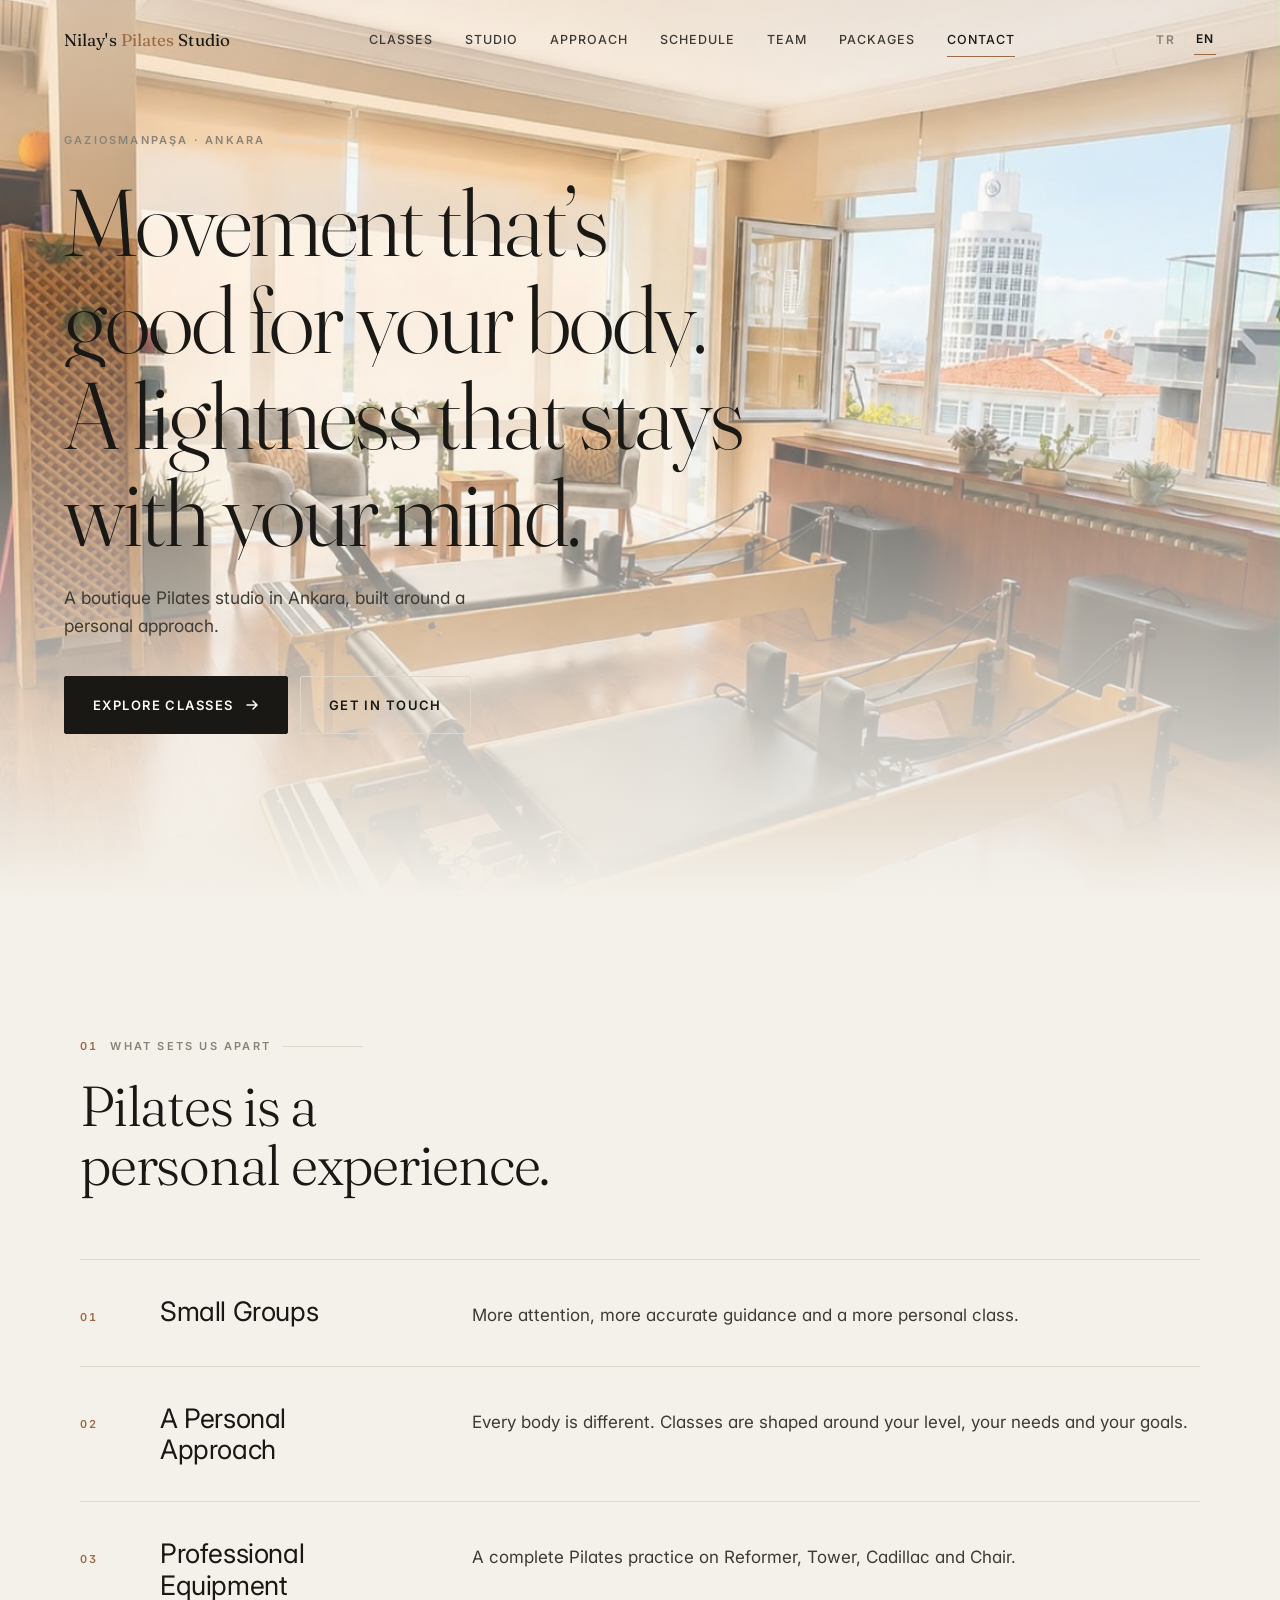
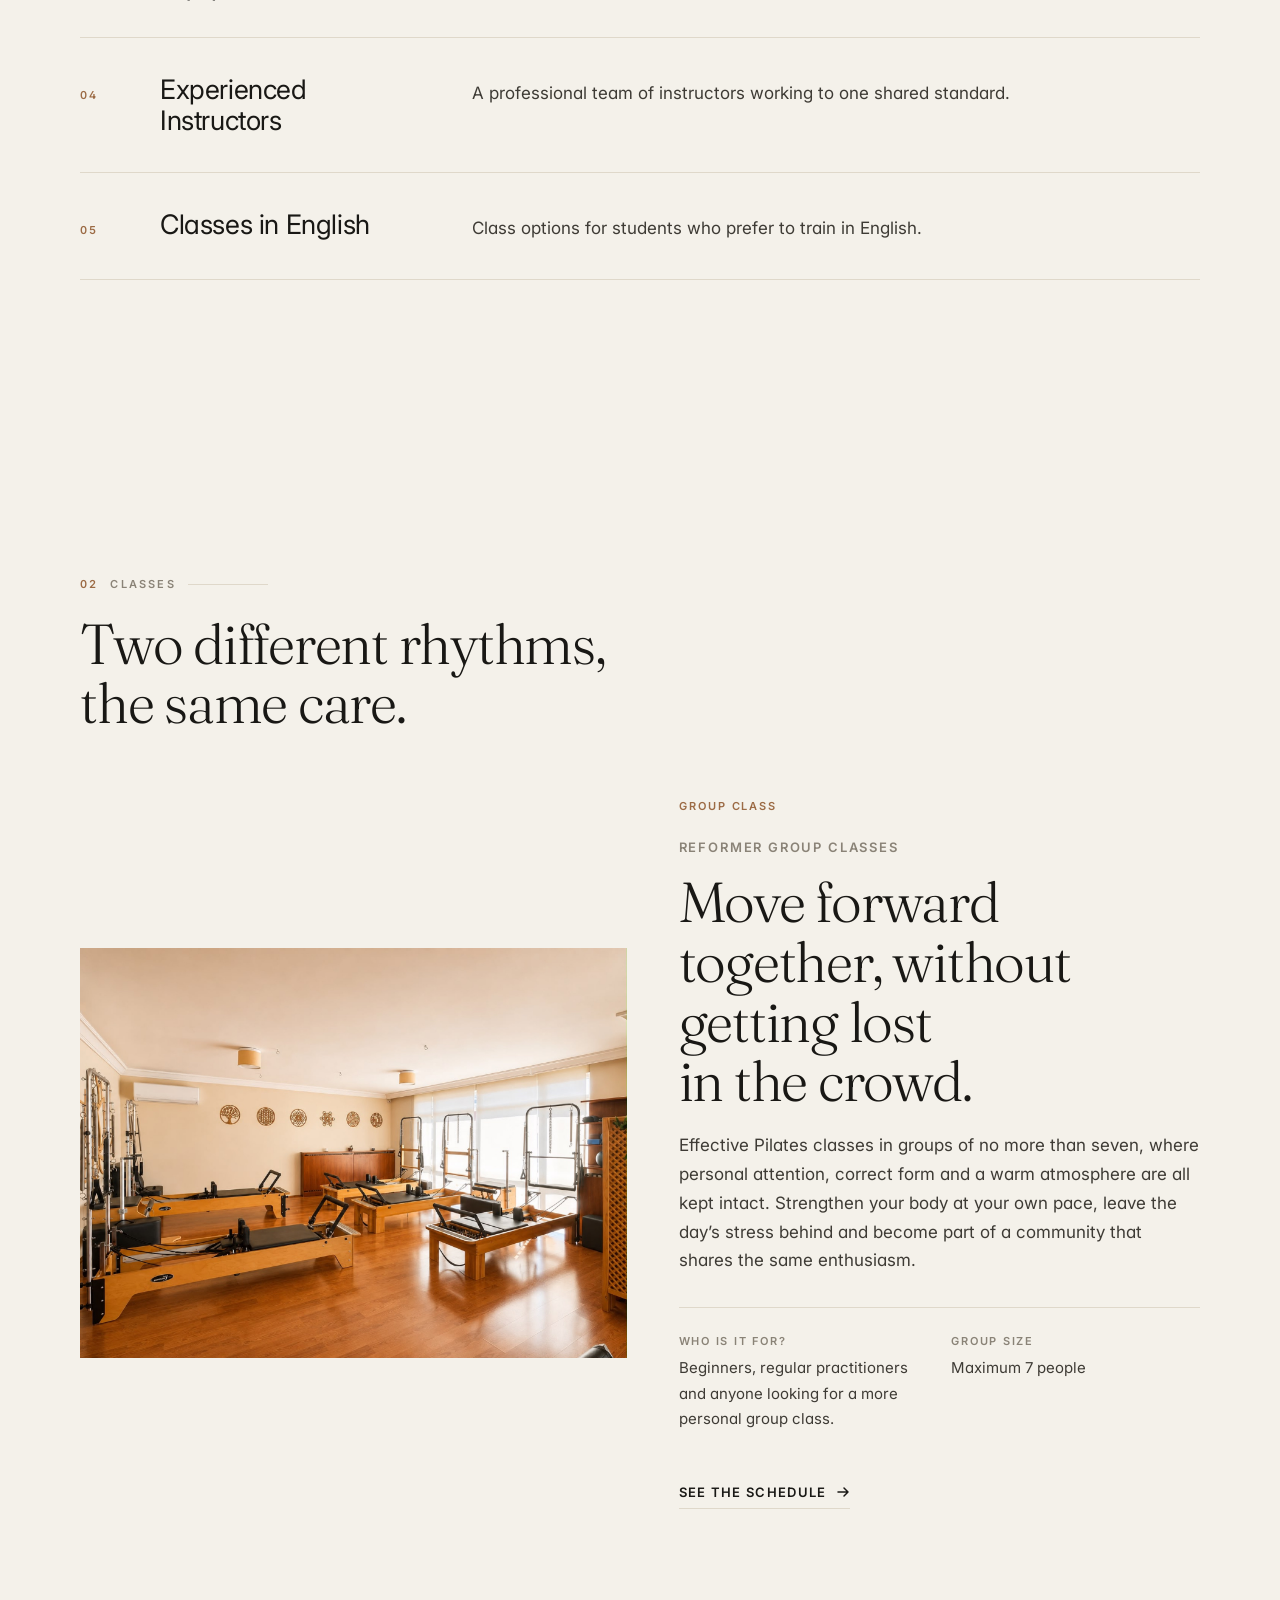
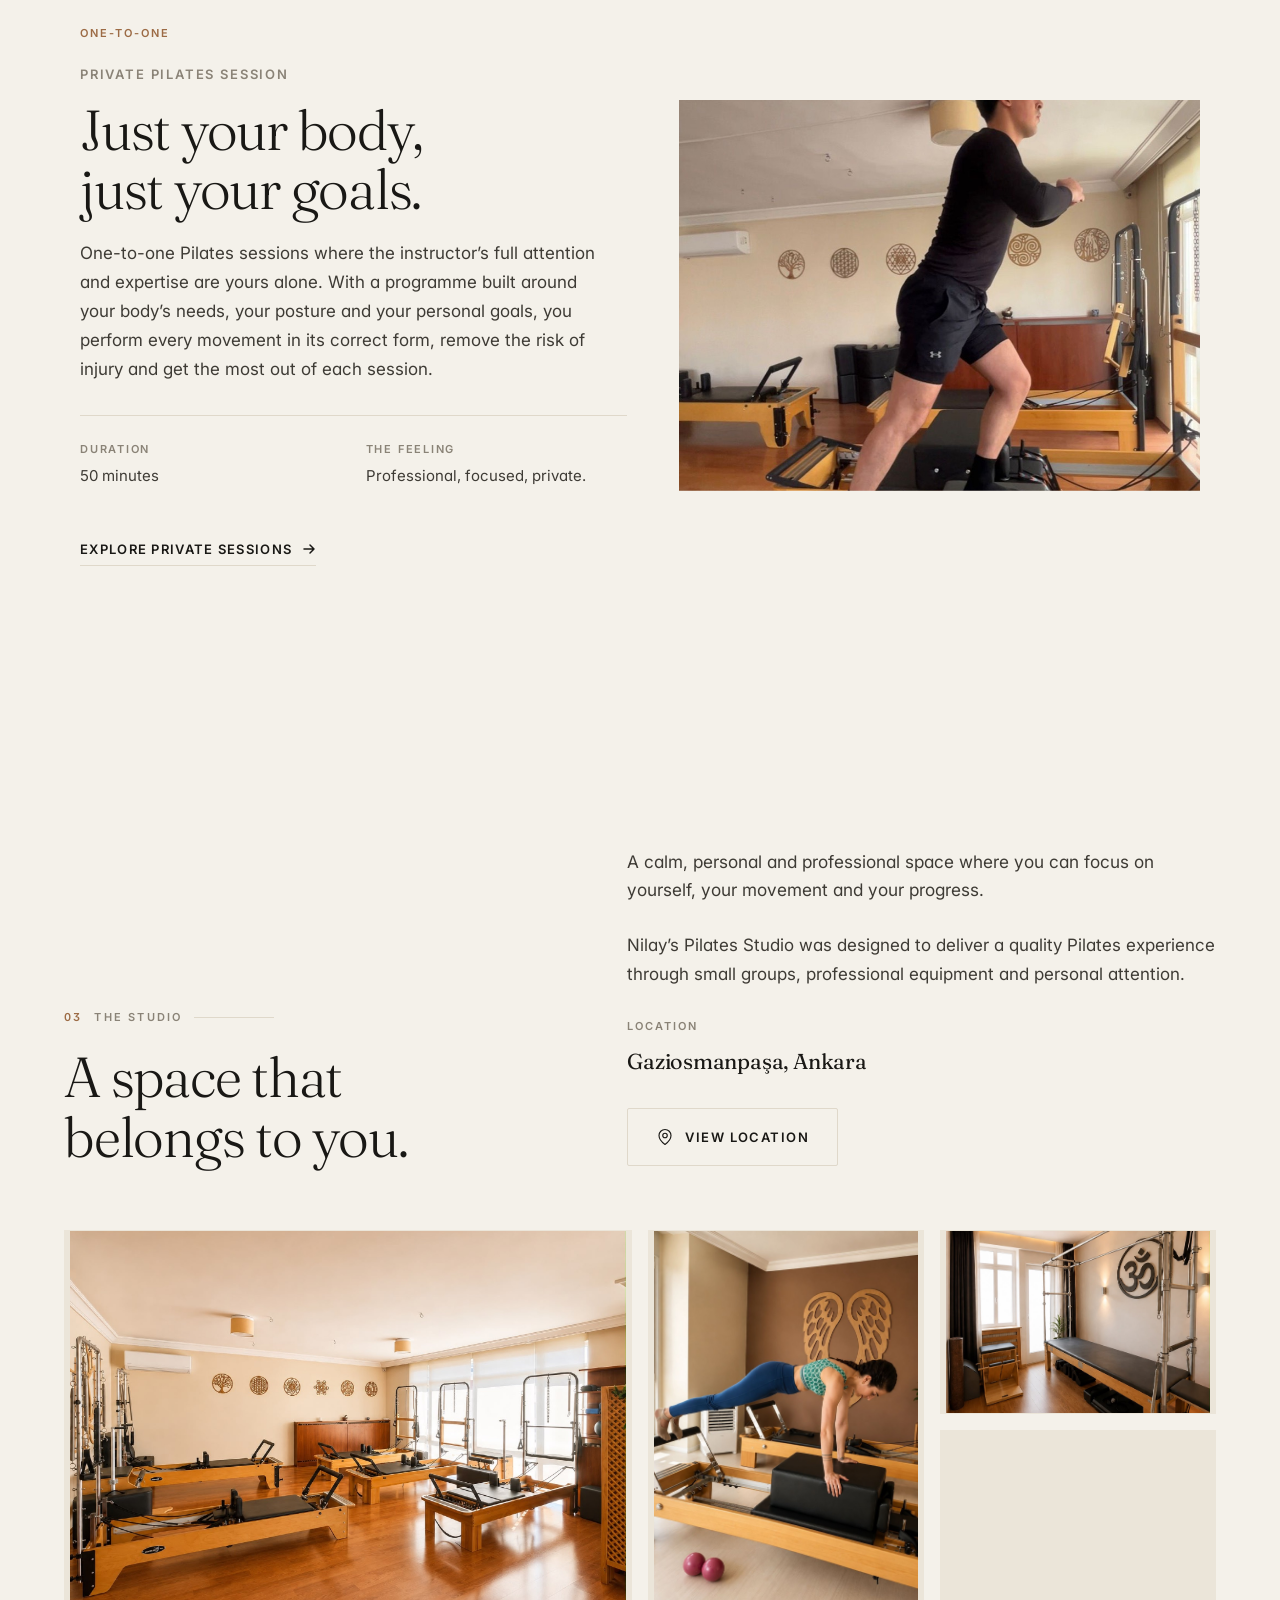
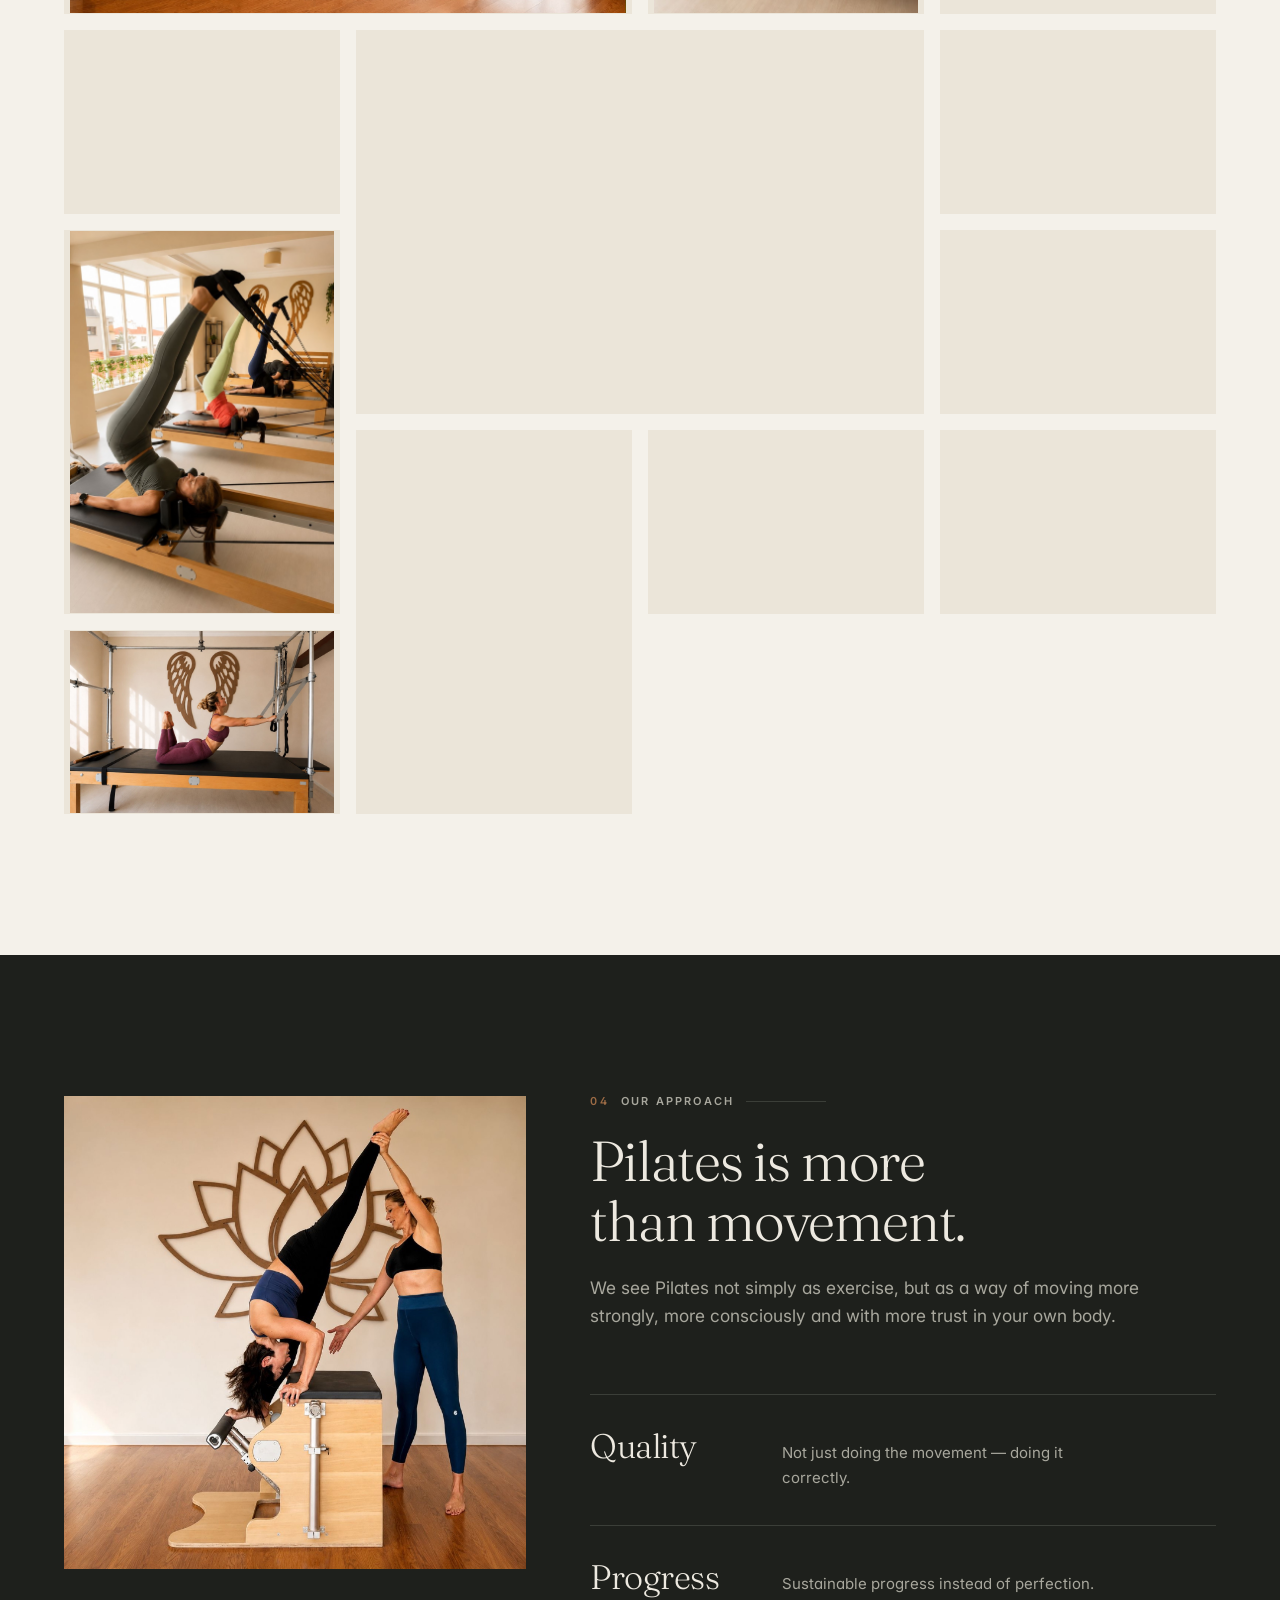
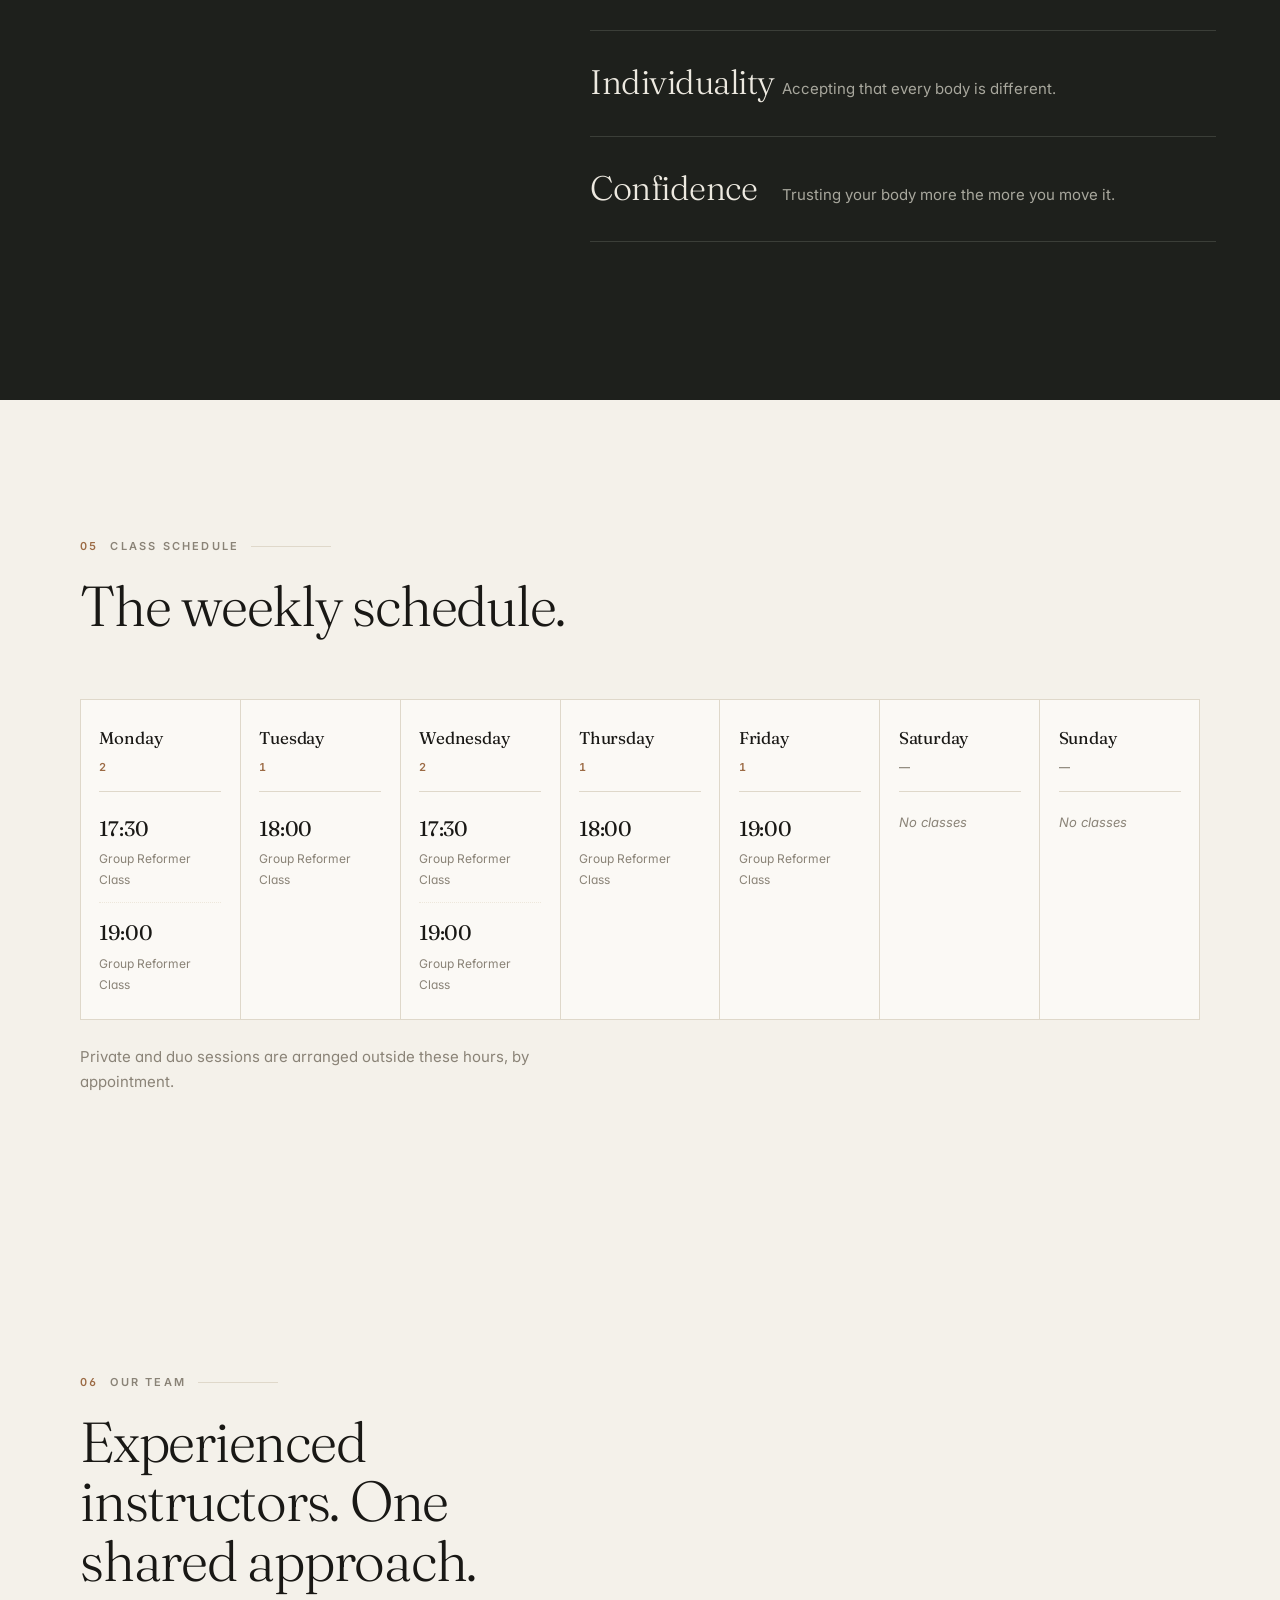
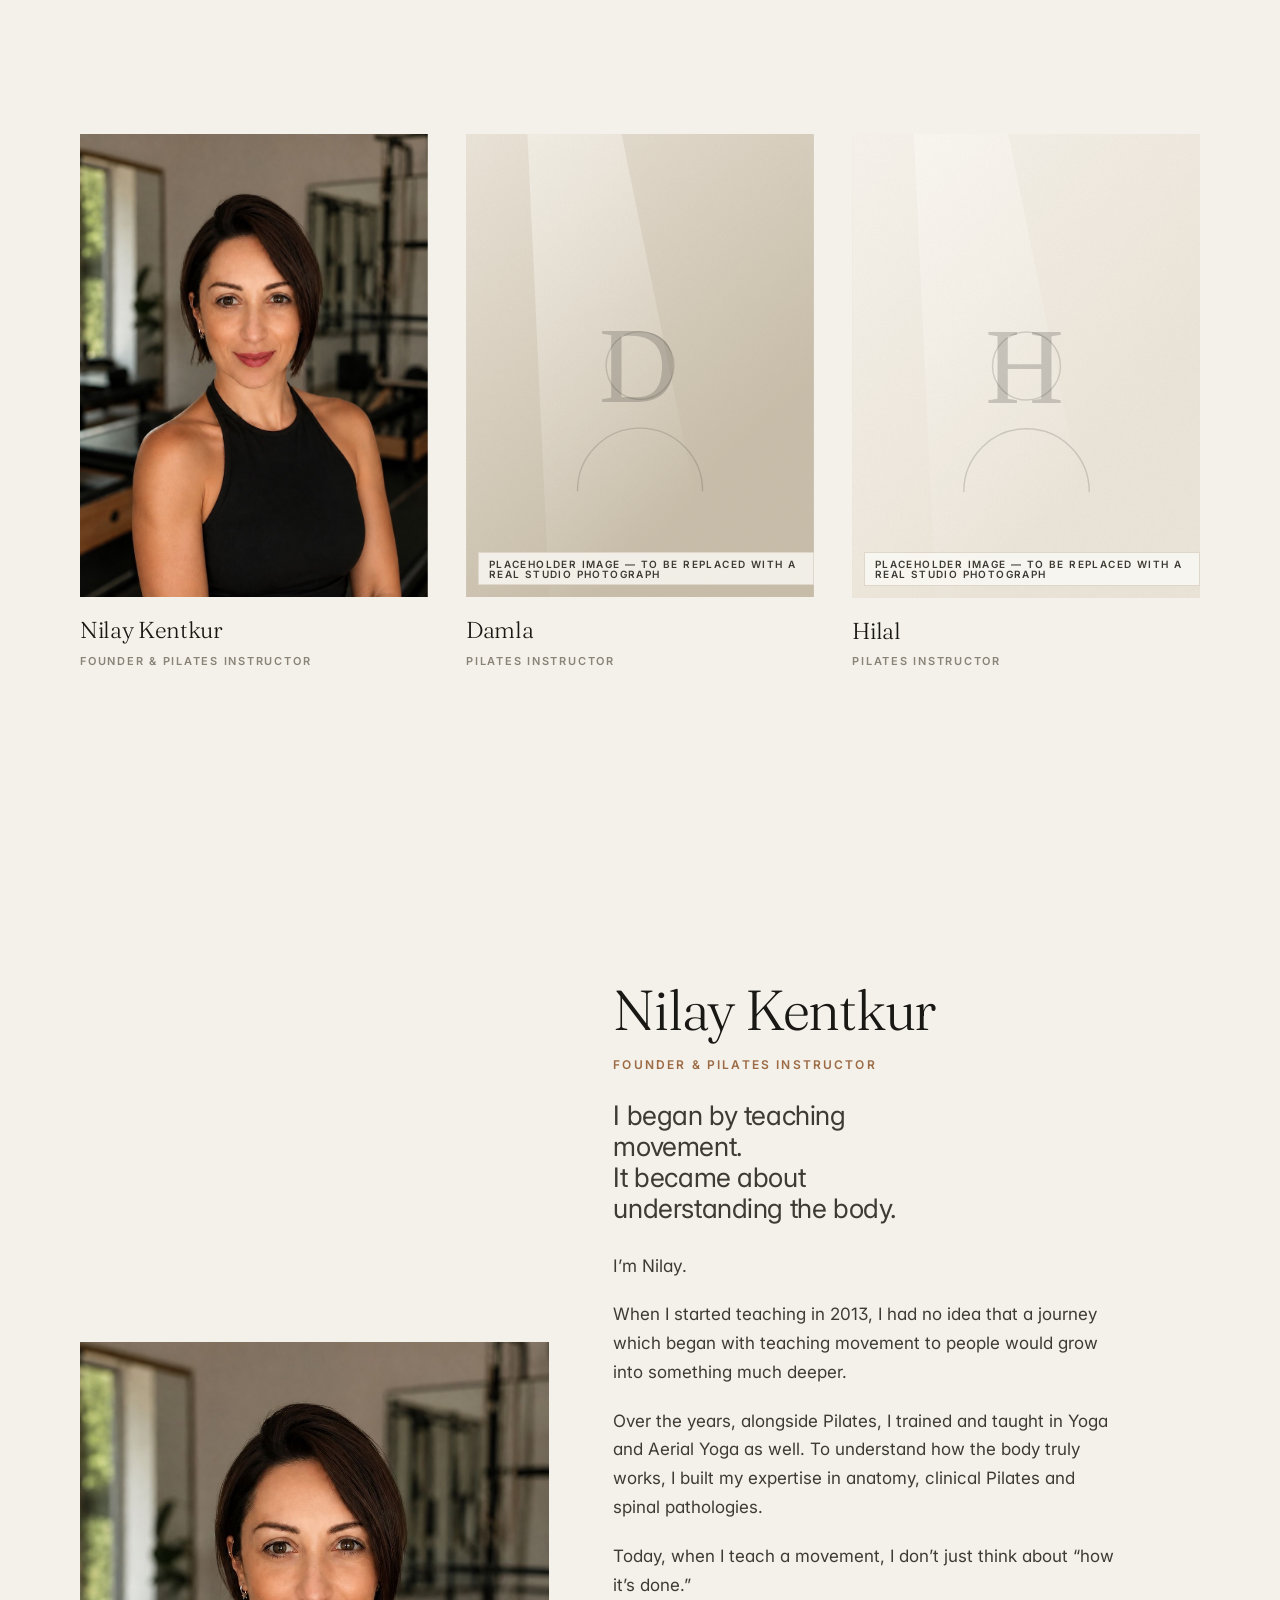
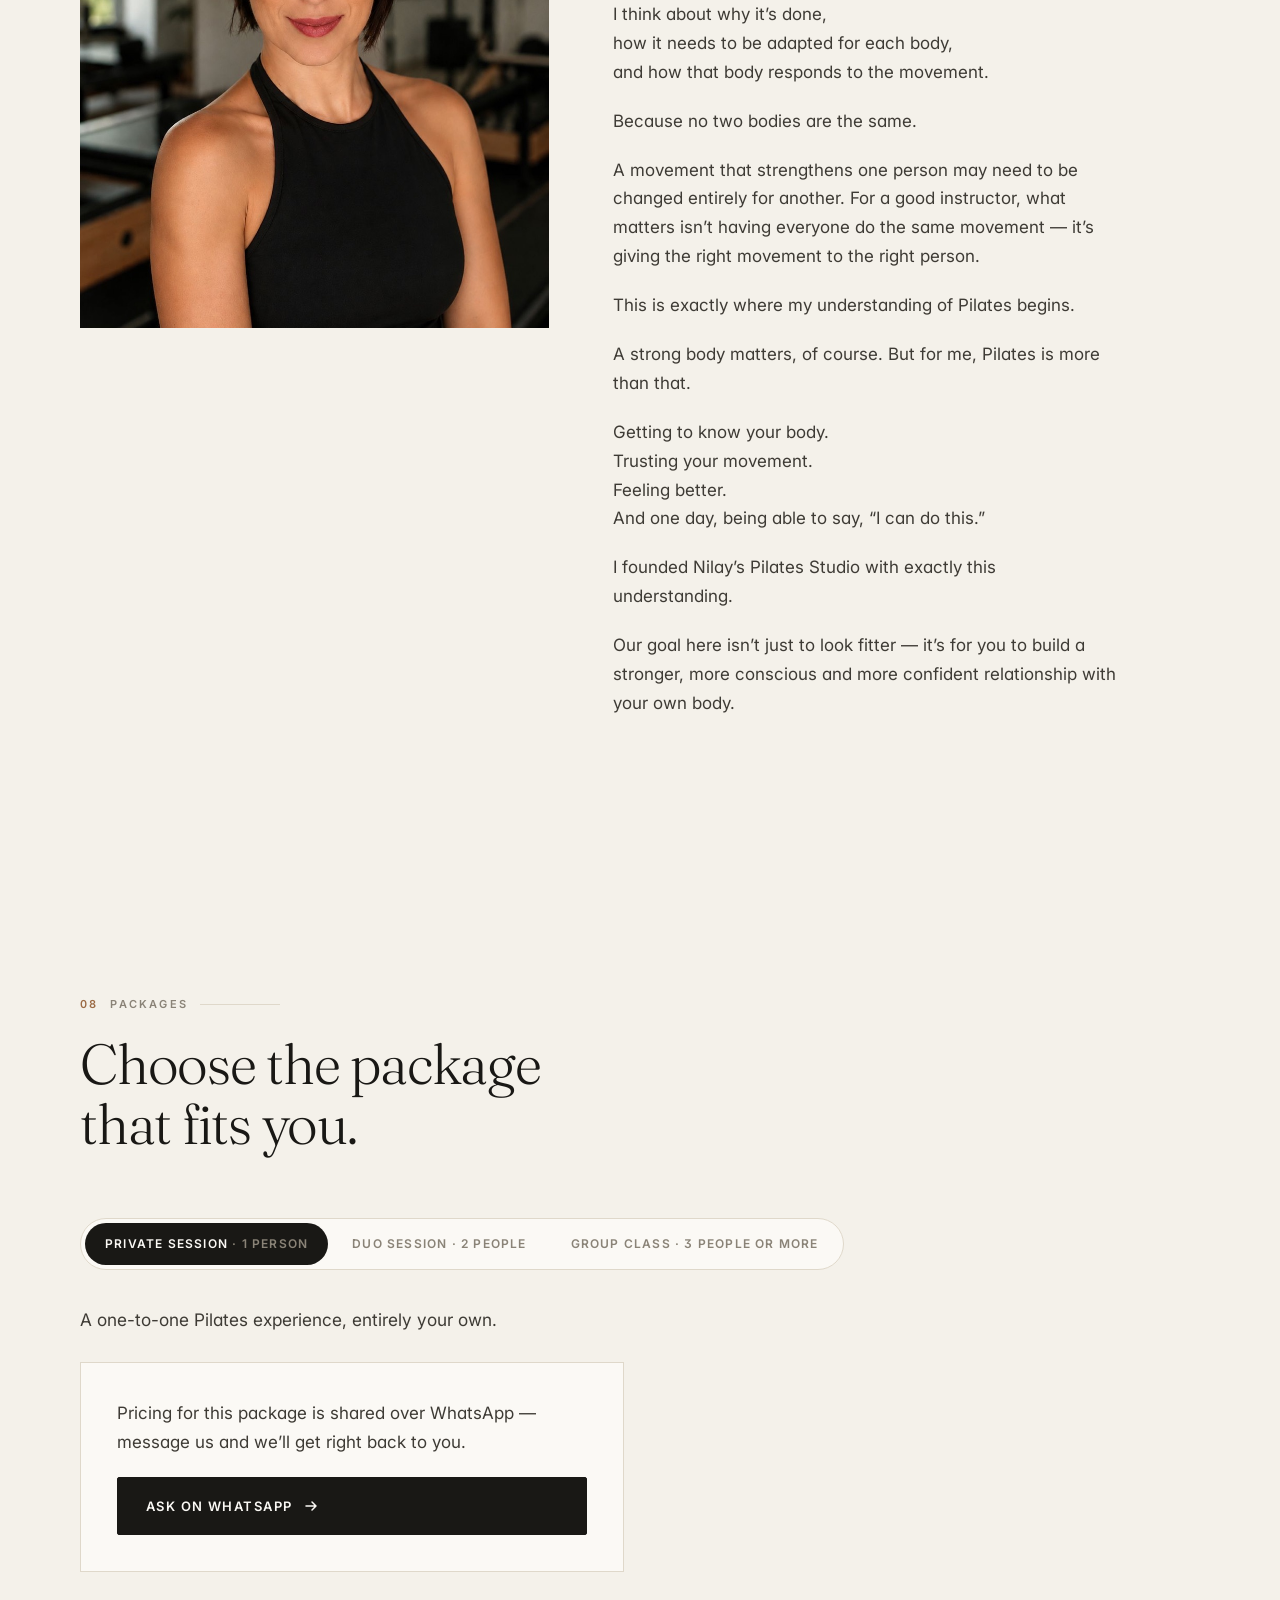
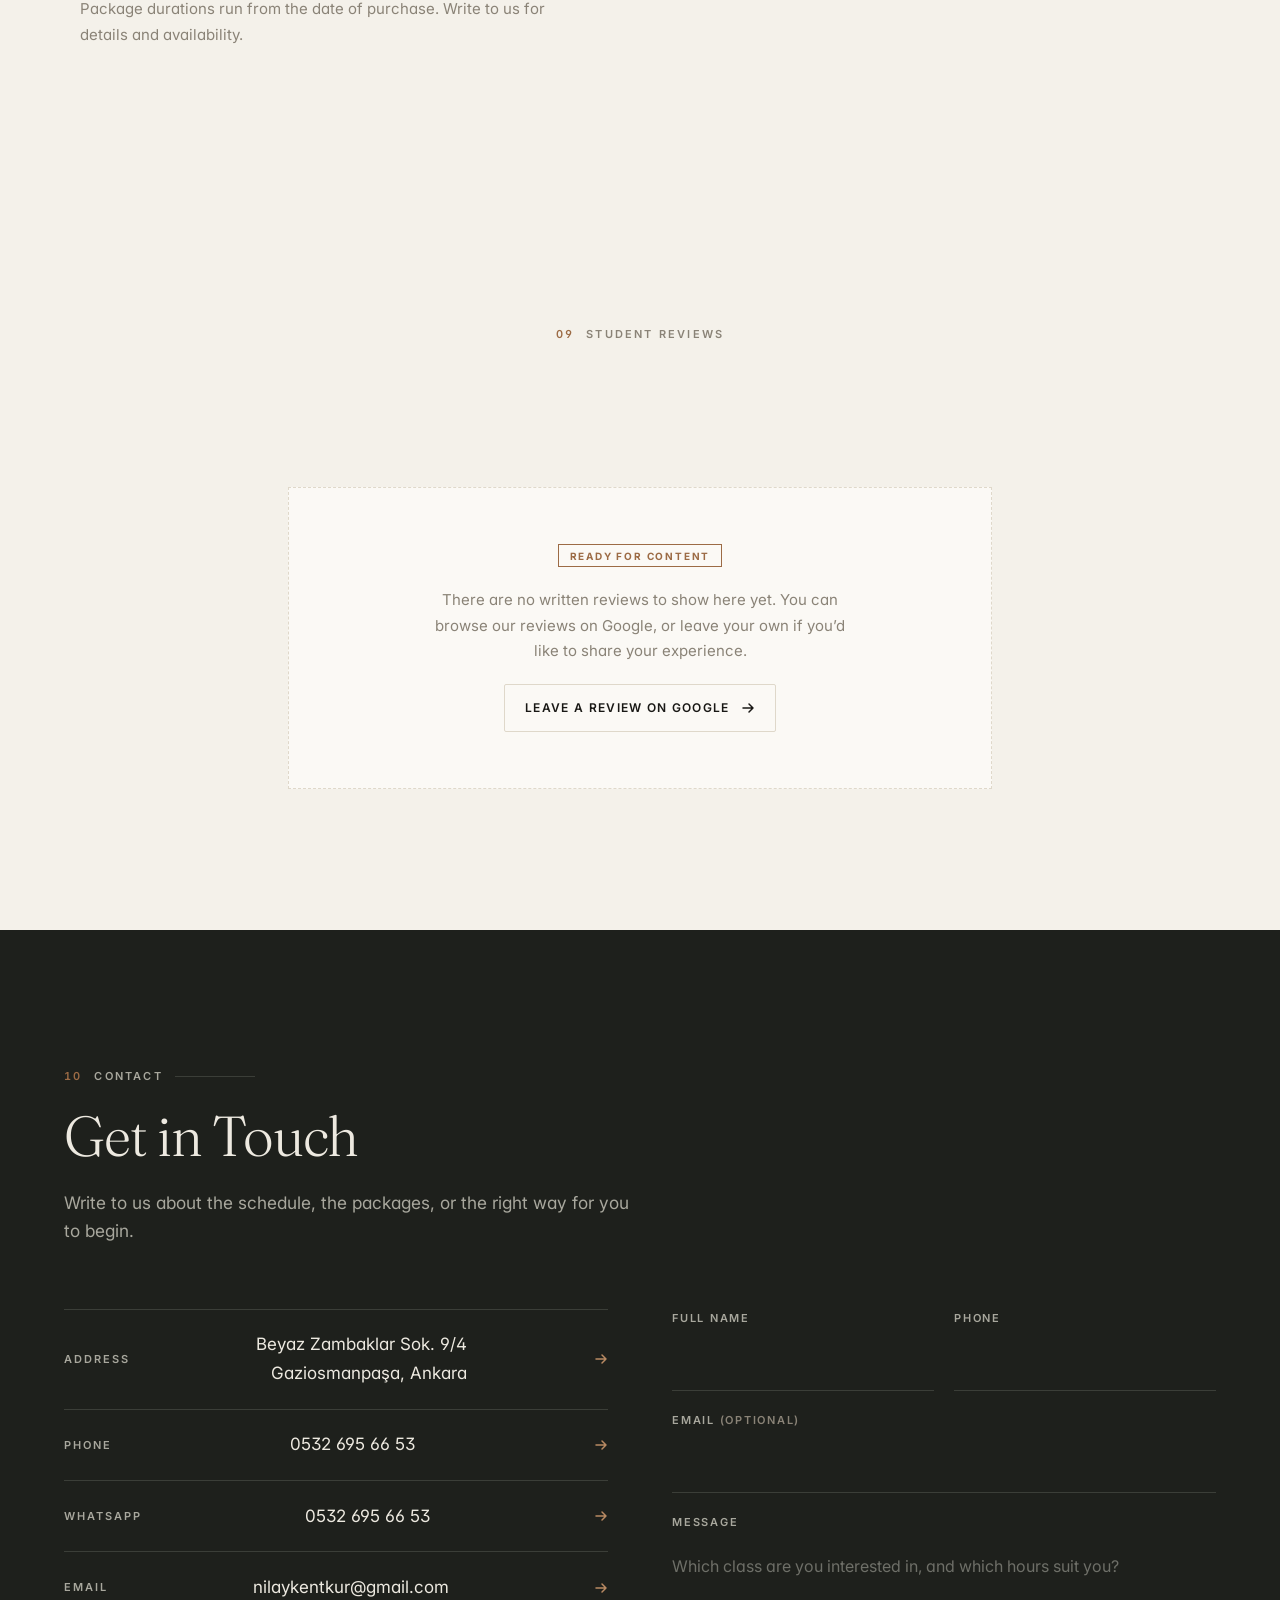
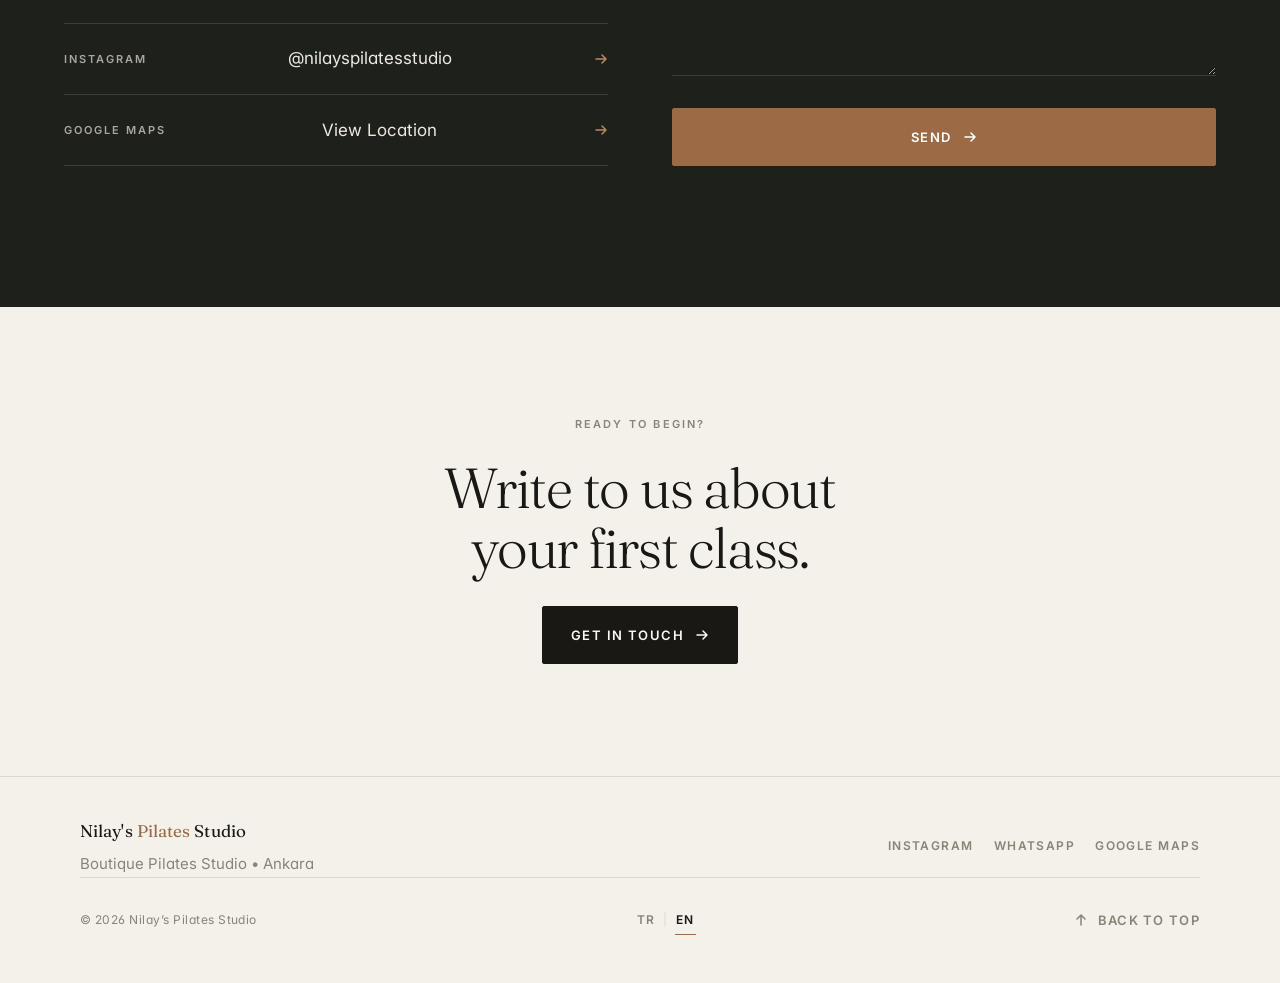
==== commit 12bf352b: "İngilizce sayfada paket fiyatları yerine WhatsApp'a yönlenen 'Ask us' kartı Nilay Hanım'ın isteği: İ" ====
--- a/en/index.html
+++ b/en/index.html
@@ -33,7 +33,7 @@
 <link rel="preconnect" href="https://fonts.gstatic.com" crossorigin>
 <link rel="preload" as="image" href="../assets/img/studio/hero.svg?v=2aa518df" fetchpriority="high">
 <link rel="stylesheet" href="https://fonts.googleapis.com/css2?family=Fraunces:ital,opsz,wght@0,9..144,300..600;1,9..144,300..500&family=Inter:wght@400;500;600&display=swap">
-<link rel="stylesheet" href="../assets/css/app.css?v=33a74a57">
+<link rel="stylesheet" href="../assets/css/app.css?v=2815f0b1">
 
 <script>document.documentElement.classList.add('js')</script>
 <script type="application/ld+json">{"@context":"https://schema.org","@type":["HealthAndBeautyBusiness","SportsActivityLocation"],"name":"Nilay's Pilates Studio","description":"A boutique Pilates studio in Gaziosmanpaşa, Ankara. Reformer groups capped at seven, one-to-one private sessions, clinical and pregnancy Pilates. Classes available in English.","url":"https://kprens.github.io/nilays-pilates-studio/en/","image":"https://kprens.github.io/nilays-pilates-studio/assets/img/og.png","address":{"@type":"PostalAddress","streetAddress":"Beyaz Zambaklar Sok. 9/4","addressLocality":"Gaziosmanpaşa","addressRegion":"Ankara","addressCountry":"TR"},"hasMap":"https://www.google.com/maps/search/?api=1&query=Nilay%27s%20Pilates%20Studio%20Gaziosmanpa%C5%9Fa%20Ankara","sameAs":["https://instagram.com/nilayspilatesstudio"],"inLanguage":"en","telephone":"+905326956653"}</script>
@@ -513,123 +513,24 @@
     <div class="panel" id="panel-ozel" role="tabpanel" aria-labelledby="tab-ozel">
       <p class="lede panel-sum">A one-to-one Pilates experience, entirely your own.</p>
 
-      <button class="btn btn-ghost price-toggle" type="button" aria-expanded="false" data-reveal="fade">
-        <span class="price-toggle-label" data-show="Show Prices" data-hide="Hide Prices">Show Prices</span><svg class="arw" width="14" height="14" viewBox="0 0 14 14" aria-hidden="true" fill="none" stroke="currentColor" stroke-width="1.5" stroke-linecap="round" stroke-linejoin="round"><path d="M2 7h10M8 3l4 4-4 4"/></svg>
-      </button>
-
-      <div class="tiers">
-        <article class="tier">
-            
-            <p class="tier-count">8 Classes</p>
-            <p class="tier-total">9,000 ₺</p>
-            <p class="tier-per">1,125 ₺ <span class="muted">/ class</span></p>
-            <p class="tier-meta">
-              <span>6 weeks</span>
-              
-            </p>
-            <a class="tier-cta" href="#iletisim">Ask about this package<svg class="arw" width="14" height="14" viewBox="0 0 14 14" aria-hidden="true" fill="none" stroke="currentColor" stroke-width="1.5" stroke-linecap="round" stroke-linejoin="round"><path d="M2 7h10M8 3l4 4-4 4"/></svg></a>
-          </article><article class="tier">
-            
-            <p class="tier-count">12 Classes</p>
-            <p class="tier-total">13,000 ₺</p>
-            <p class="tier-per">1,083.33 ₺ <span class="muted">/ class</span></p>
-            <p class="tier-meta">
-              <span>8 weeks</span>
-              <span>−41.67 ₺ saving per class</span>
-            </p>
-            <a class="tier-cta" href="#iletisim">Ask about this package<svg class="arw" width="14" height="14" viewBox="0 0 14 14" aria-hidden="true" fill="none" stroke="currentColor" stroke-width="1.5" stroke-linecap="round" stroke-linejoin="round"><path d="M2 7h10M8 3l4 4-4 4"/></svg></a>
-          </article><article class="tier is-best">
-            <p class="tier-badge">Best value</p>
-            <p class="tier-count">24 Classes</p>
-            <p class="tier-total">24,000 ₺</p>
-            <p class="tier-per">1,000 ₺ <span class="muted">/ class</span></p>
-            <p class="tier-meta">
-              <span>14 weeks</span>
-              <span>−125 ₺ saving per class</span>
-            </p>
-            <a class="tier-cta" href="#iletisim">Ask about this package<svg class="arw" width="14" height="14" viewBox="0 0 14 14" aria-hidden="true" fill="none" stroke="currentColor" stroke-width="1.5" stroke-linecap="round" stroke-linejoin="round"><path d="M2 7h10M8 3l4 4-4 4"/></svg></a>
-          </article>
-      </div>
+      <div class="tiers-ask" data-reveal="fade">
+    <p class="body">Pricing for this package is shared over WhatsApp — message us and we’ll get right back to you.</p>
+    <a class="btn" href="https://wa.me/905326956653?text=Hi!%20I'd%20like%20to%20ask%20about%20pricing%20for%20the%20Private%20Session%20package." target="_blank" rel="noopener noreferrer">Ask on WhatsApp<svg class="arw" width="14" height="14" viewBox="0 0 14 14" aria-hidden="true" fill="none" stroke="currentColor" stroke-width="1.5" stroke-linecap="round" stroke-linejoin="round"><path d="M2 7h10M8 3l4 4-4 4"/></svg></a>
+  </div>
     </div><div class="panel" id="panel-ikili" role="tabpanel" aria-labelledby="tab-ikili" hidden>
       <p class="lede panel-sum">A more personal class, shared with a friend or your partner.</p>
 
-      <button class="btn btn-ghost price-toggle" type="button" aria-expanded="false" data-reveal="fade">
-        <span class="price-toggle-label" data-show="Show Prices" data-hide="Hide Prices">Show Prices</span><svg class="arw" width="14" height="14" viewBox="0 0 14 14" aria-hidden="true" fill="none" stroke="currentColor" stroke-width="1.5" stroke-linecap="round" stroke-linejoin="round"><path d="M2 7h10M8 3l4 4-4 4"/></svg>
-      </button>
-
-      <div class="tiers">
-        <article class="tier">
-            
-            <p class="tier-count">8 Classes</p>
-            <p class="tier-total">5,500 ₺</p>
-            <p class="tier-per">687.50 ₺ <span class="muted">/ class</span></p>
-            <p class="tier-meta">
-              <span>6 weeks</span>
-              
-            </p>
-            <a class="tier-cta" href="#iletisim">Ask about this package<svg class="arw" width="14" height="14" viewBox="0 0 14 14" aria-hidden="true" fill="none" stroke="currentColor" stroke-width="1.5" stroke-linecap="round" stroke-linejoin="round"><path d="M2 7h10M8 3l4 4-4 4"/></svg></a>
-          </article><article class="tier">
-            
-            <p class="tier-count">12 Classes</p>
-            <p class="tier-total">7,500 ₺</p>
-            <p class="tier-per">625 ₺ <span class="muted">/ class</span></p>
-            <p class="tier-meta">
-              <span>8 weeks</span>
-              <span>−62.50 ₺ saving per class</span>
-            </p>
-            <a class="tier-cta" href="#iletisim">Ask about this package<svg class="arw" width="14" height="14" viewBox="0 0 14 14" aria-hidden="true" fill="none" stroke="currentColor" stroke-width="1.5" stroke-linecap="round" stroke-linejoin="round"><path d="M2 7h10M8 3l4 4-4 4"/></svg></a>
-          </article><article class="tier is-best">
-            <p class="tier-badge">Best value</p>
-            <p class="tier-count">24 Classes</p>
-            <p class="tier-total">14,400 ₺</p>
-            <p class="tier-per">600 ₺ <span class="muted">/ class</span></p>
-            <p class="tier-meta">
-              <span>14 weeks</span>
-              <span>−87.50 ₺ saving per class</span>
-            </p>
-            <a class="tier-cta" href="#iletisim">Ask about this package<svg class="arw" width="14" height="14" viewBox="0 0 14 14" aria-hidden="true" fill="none" stroke="currentColor" stroke-width="1.5" stroke-linecap="round" stroke-linejoin="round"><path d="M2 7h10M8 3l4 4-4 4"/></svg></a>
-          </article>
-      </div>
+      <div class="tiers-ask" data-reveal="fade">
+    <p class="body">Pricing for this package is shared over WhatsApp — message us and we’ll get right back to you.</p>
+    <a class="btn" href="https://wa.me/905326956653?text=Hi!%20I'd%20like%20to%20ask%20about%20pricing%20for%20the%20Duo%20Session%20package." target="_blank" rel="noopener noreferrer">Ask on WhatsApp<svg class="arw" width="14" height="14" viewBox="0 0 14 14" aria-hidden="true" fill="none" stroke="currentColor" stroke-width="1.5" stroke-linecap="round" stroke-linejoin="round"><path d="M2 7h10M8 3l4 4-4 4"/></svg></a>
+  </div>
     </div><div class="panel" id="panel-grup" role="tabpanel" aria-labelledby="tab-grup" hidden>
       <p class="lede panel-sum">Pilates in a small group, where the instructor’s personal attention is kept.</p>
 
-      <button class="btn btn-ghost price-toggle" type="button" aria-expanded="false" data-reveal="fade">
-        <span class="price-toggle-label" data-show="Show Prices" data-hide="Hide Prices">Show Prices</span><svg class="arw" width="14" height="14" viewBox="0 0 14 14" aria-hidden="true" fill="none" stroke="currentColor" stroke-width="1.5" stroke-linecap="round" stroke-linejoin="round"><path d="M2 7h10M8 3l4 4-4 4"/></svg>
-      </button>
-
-      <div class="tiers">
-        <article class="tier">
-            
-            <p class="tier-count">8 Classes</p>
-            <p class="tier-total">4,500 ₺</p>
-            <p class="tier-per">562.50 ₺ <span class="muted">/ class</span></p>
-            <p class="tier-meta">
-              <span>6 weeks</span>
-              
-            </p>
-            <a class="tier-cta" href="#iletisim">Ask about this package<svg class="arw" width="14" height="14" viewBox="0 0 14 14" aria-hidden="true" fill="none" stroke="currentColor" stroke-width="1.5" stroke-linecap="round" stroke-linejoin="round"><path d="M2 7h10M8 3l4 4-4 4"/></svg></a>
-          </article><article class="tier">
-            
-            <p class="tier-count">12 Classes</p>
-            <p class="tier-total">6,000 ₺</p>
-            <p class="tier-per">500 ₺ <span class="muted">/ class</span></p>
-            <p class="tier-meta">
-              <span>8 weeks</span>
-              <span>−62.50 ₺ saving per class</span>
-            </p>
-            <a class="tier-cta" href="#iletisim">Ask about this package<svg class="arw" width="14" height="14" viewBox="0 0 14 14" aria-hidden="true" fill="none" stroke="currentColor" stroke-width="1.5" stroke-linecap="round" stroke-linejoin="round"><path d="M2 7h10M8 3l4 4-4 4"/></svg></a>
-          </article><article class="tier is-best">
-            <p class="tier-badge">Best value</p>
-            <p class="tier-count">24 Classes</p>
-            <p class="tier-total">11,520 ₺</p>
-            <p class="tier-per">480 ₺ <span class="muted">/ class</span></p>
-            <p class="tier-meta">
-              <span>14 weeks</span>
-              <span>−82.50 ₺ saving per class</span>
-            </p>
-            <a class="tier-cta" href="#iletisim">Ask about this package<svg class="arw" width="14" height="14" viewBox="0 0 14 14" aria-hidden="true" fill="none" stroke="currentColor" stroke-width="1.5" stroke-linecap="round" stroke-linejoin="round"><path d="M2 7h10M8 3l4 4-4 4"/></svg></a>
-          </article>
-      </div>
+      <div class="tiers-ask" data-reveal="fade">
+    <p class="body">Pricing for this package is shared over WhatsApp — message us and we’ll get right back to you.</p>
+    <a class="btn" href="https://wa.me/905326956653?text=Hi!%20I'd%20like%20to%20ask%20about%20pricing%20for%20the%20Group%20Class%20package." target="_blank" rel="noopener noreferrer">Ask on WhatsApp<svg class="arw" width="14" height="14" viewBox="0 0 14 14" aria-hidden="true" fill="none" stroke="currentColor" stroke-width="1.5" stroke-linecap="round" stroke-linejoin="round"><path d="M2 7h10M8 3l4 4-4 4"/></svg></a>
+  </div>
     </div>
 
     <p class="small muted price-note" data-reveal="fade">Package durations run from the date of purchase. Write to us for details and availability.</p>
--- a/assets/css/app.css
+++ b/assets/css/app.css
@@ -408,6 +408,8 @@
 .tier.is-best .tier-cta{color:var(--on-deep)}
 .tier:hover .tier-cta,.tier:focus-within .tier-cta{opacity:1; transform:none}
 .price-note{margin-top:1.5rem; max-width:56ch}
+.tiers-ask{display:grid; gap:1.25rem; align-items:start; padding:clamp(1.5rem,3vw,2.25rem); background:var(--paper-2); border:1px solid var(--line); max-width:34rem}
+.tiers-ask .body{color:var(--ink-2)}
 @media (min-width:48rem){.tiers{grid-template-columns:repeat(3,1fr)}}
 @media (hover:none){.tier-cta{opacity:1; transform:none}}
 
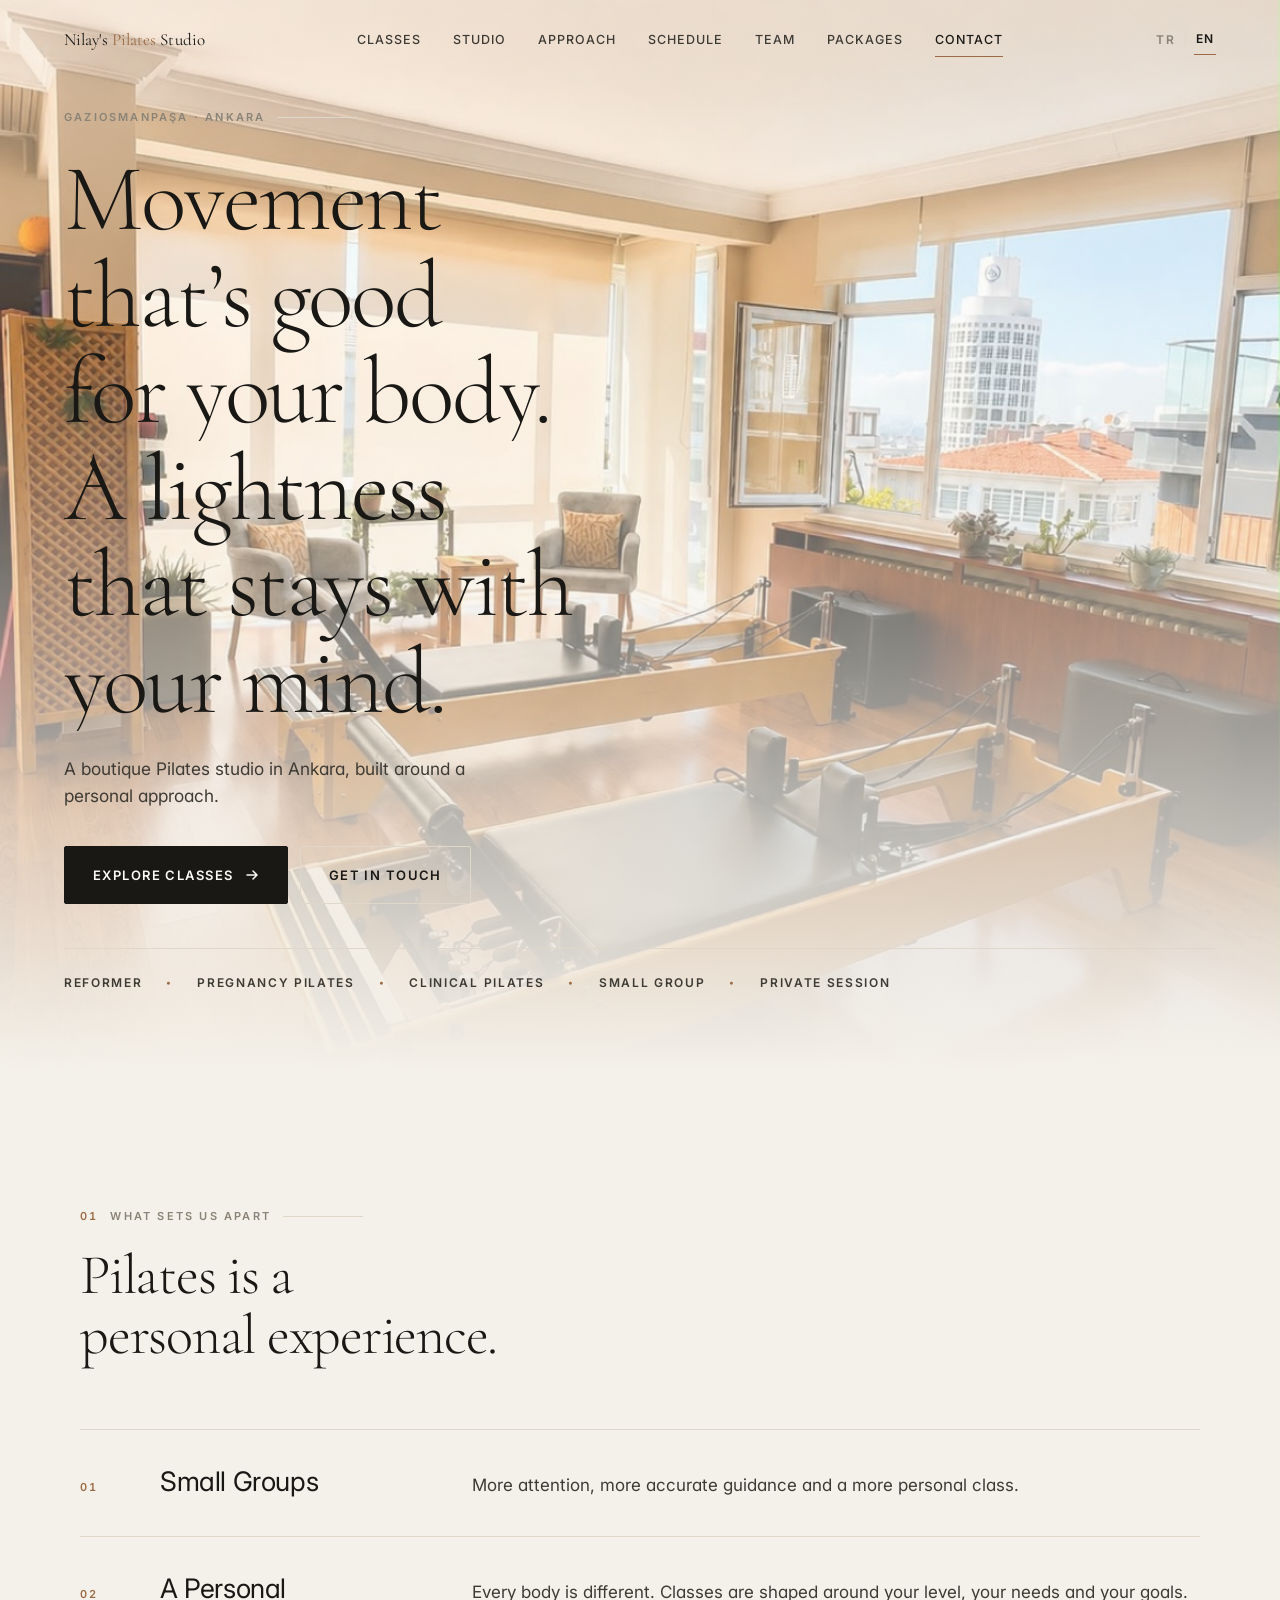
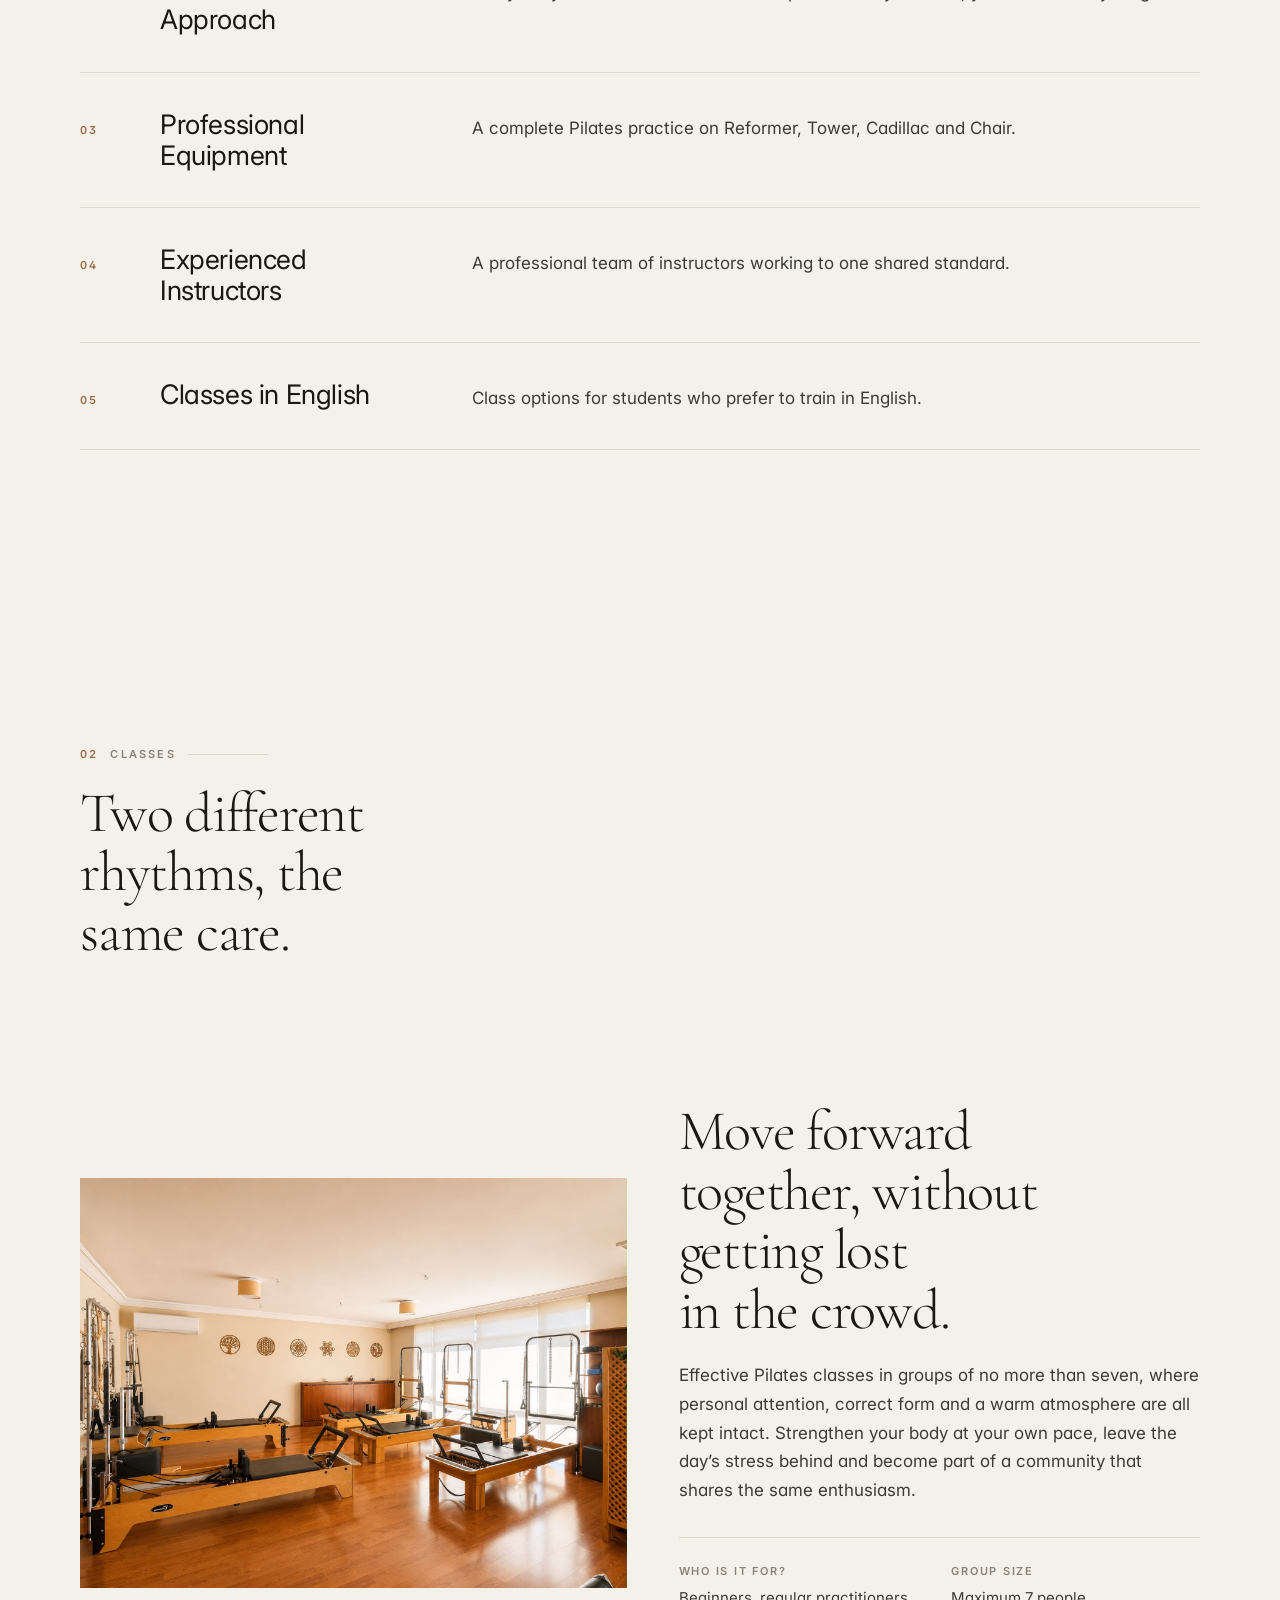
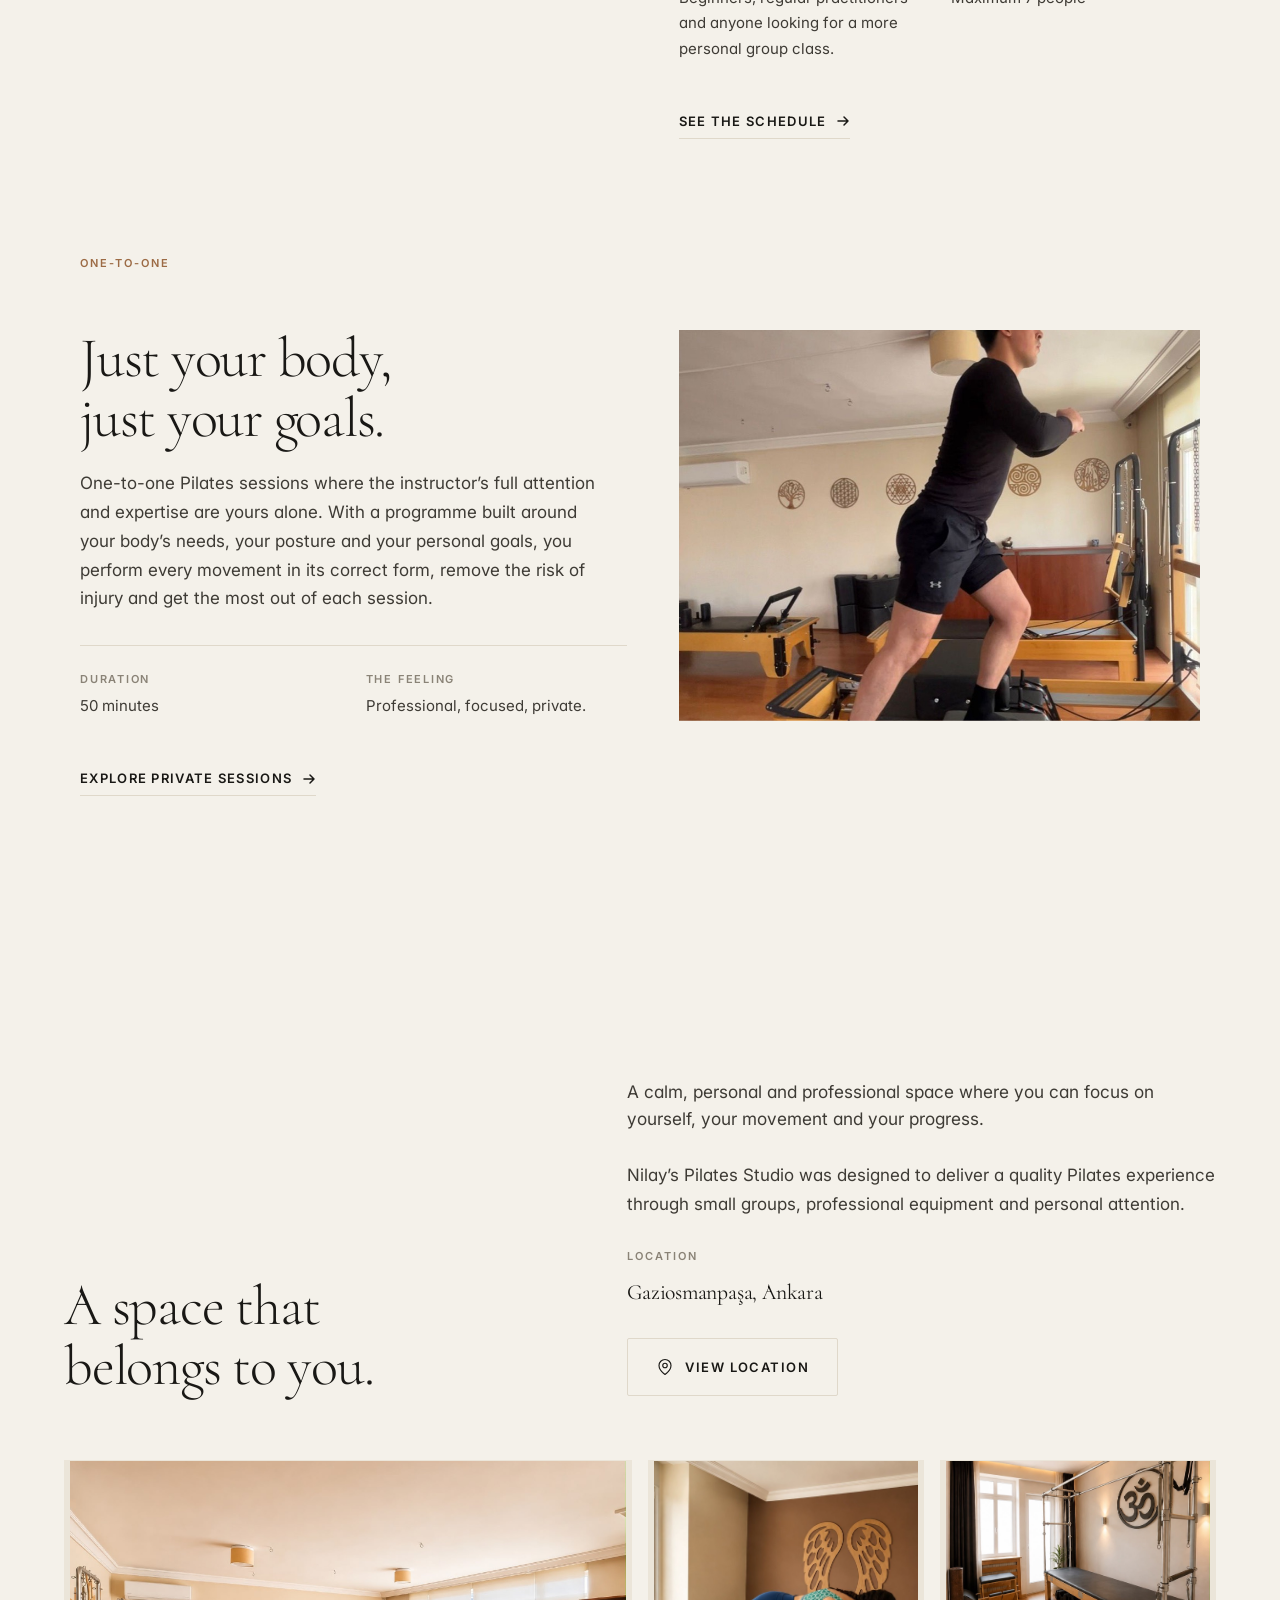
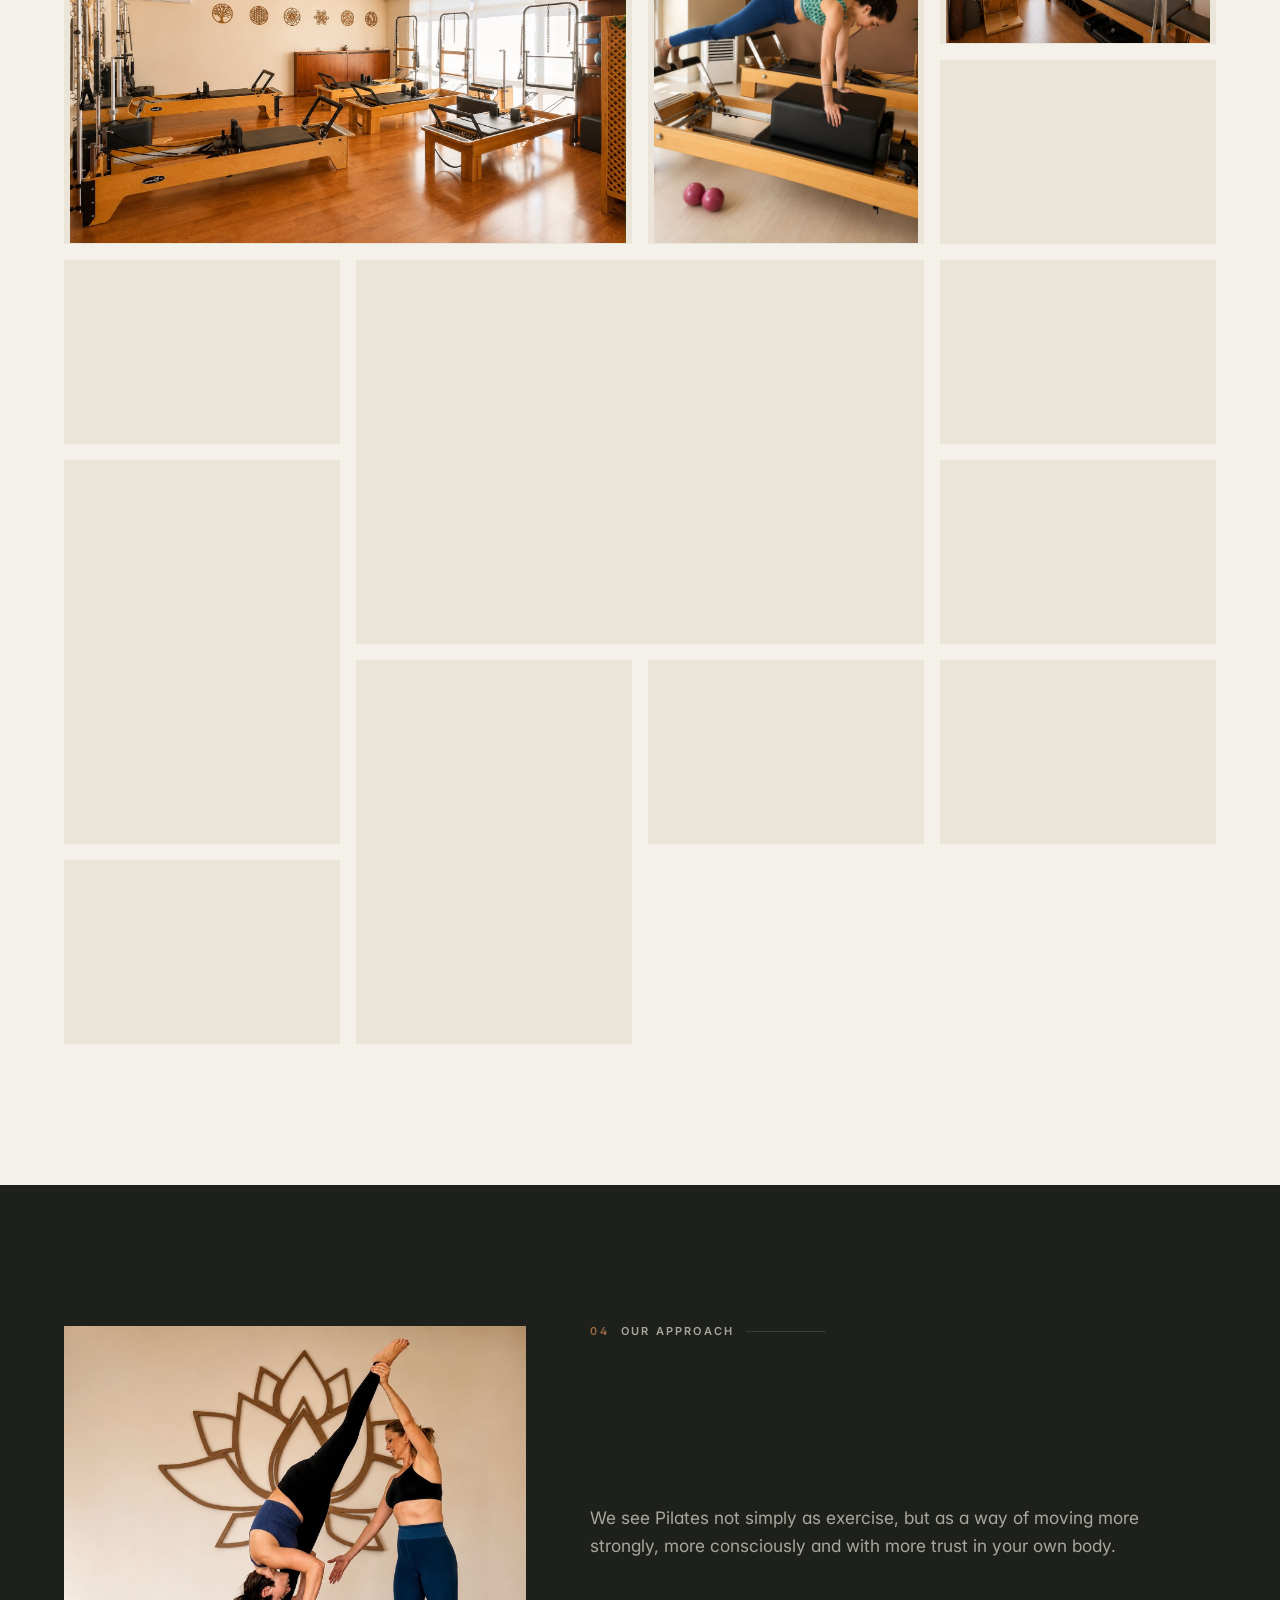
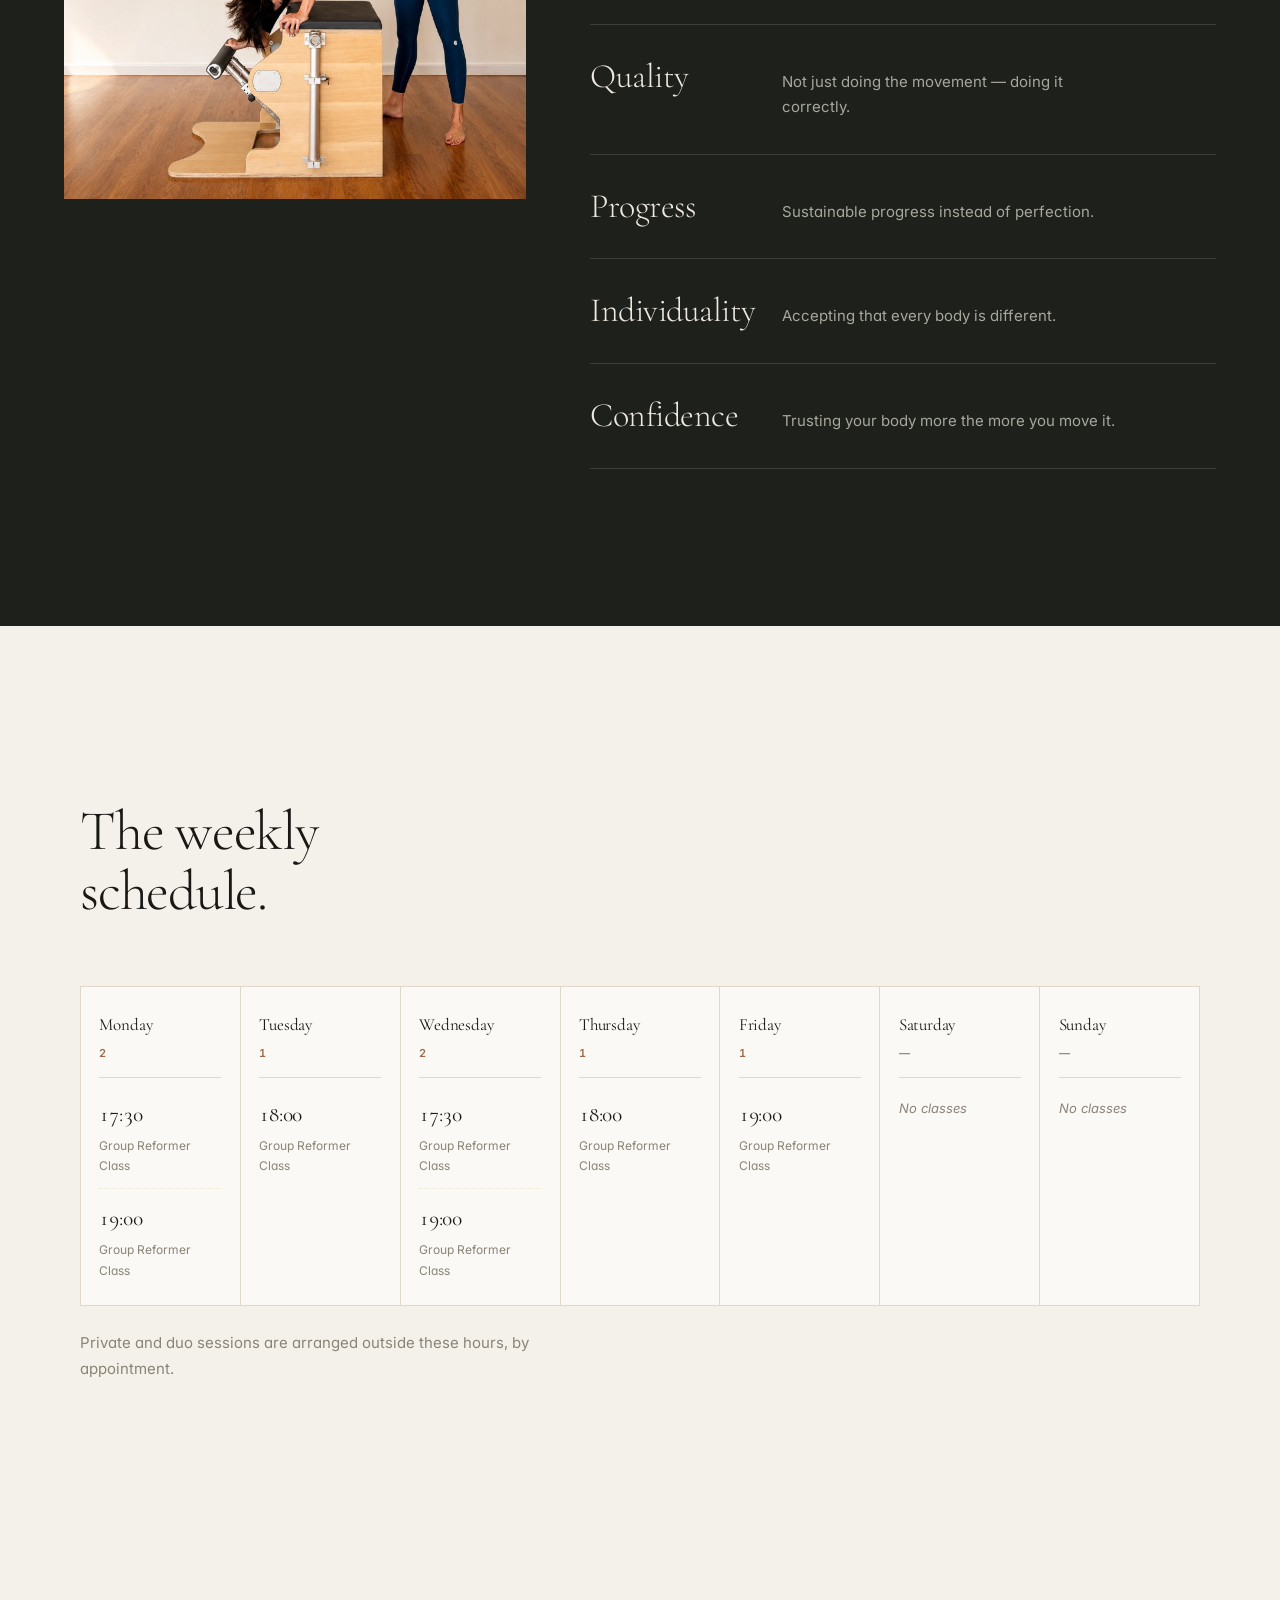
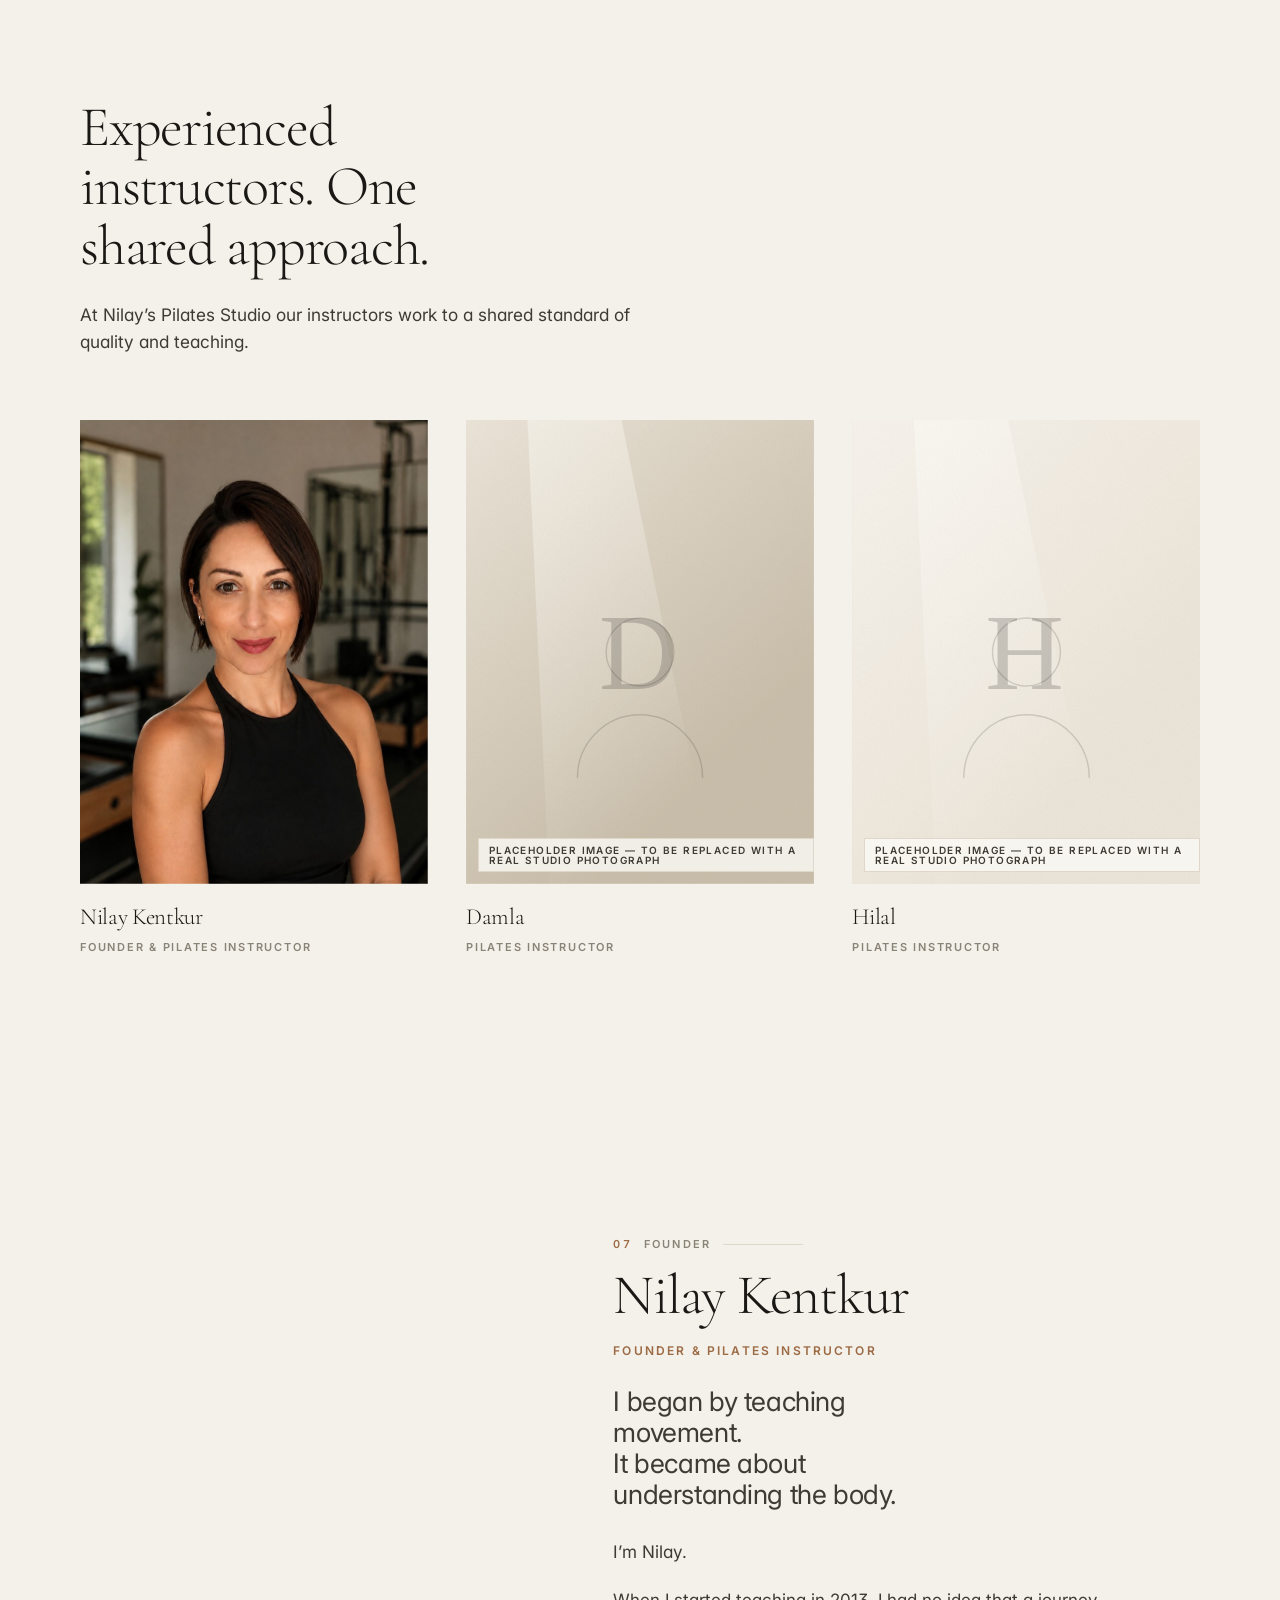
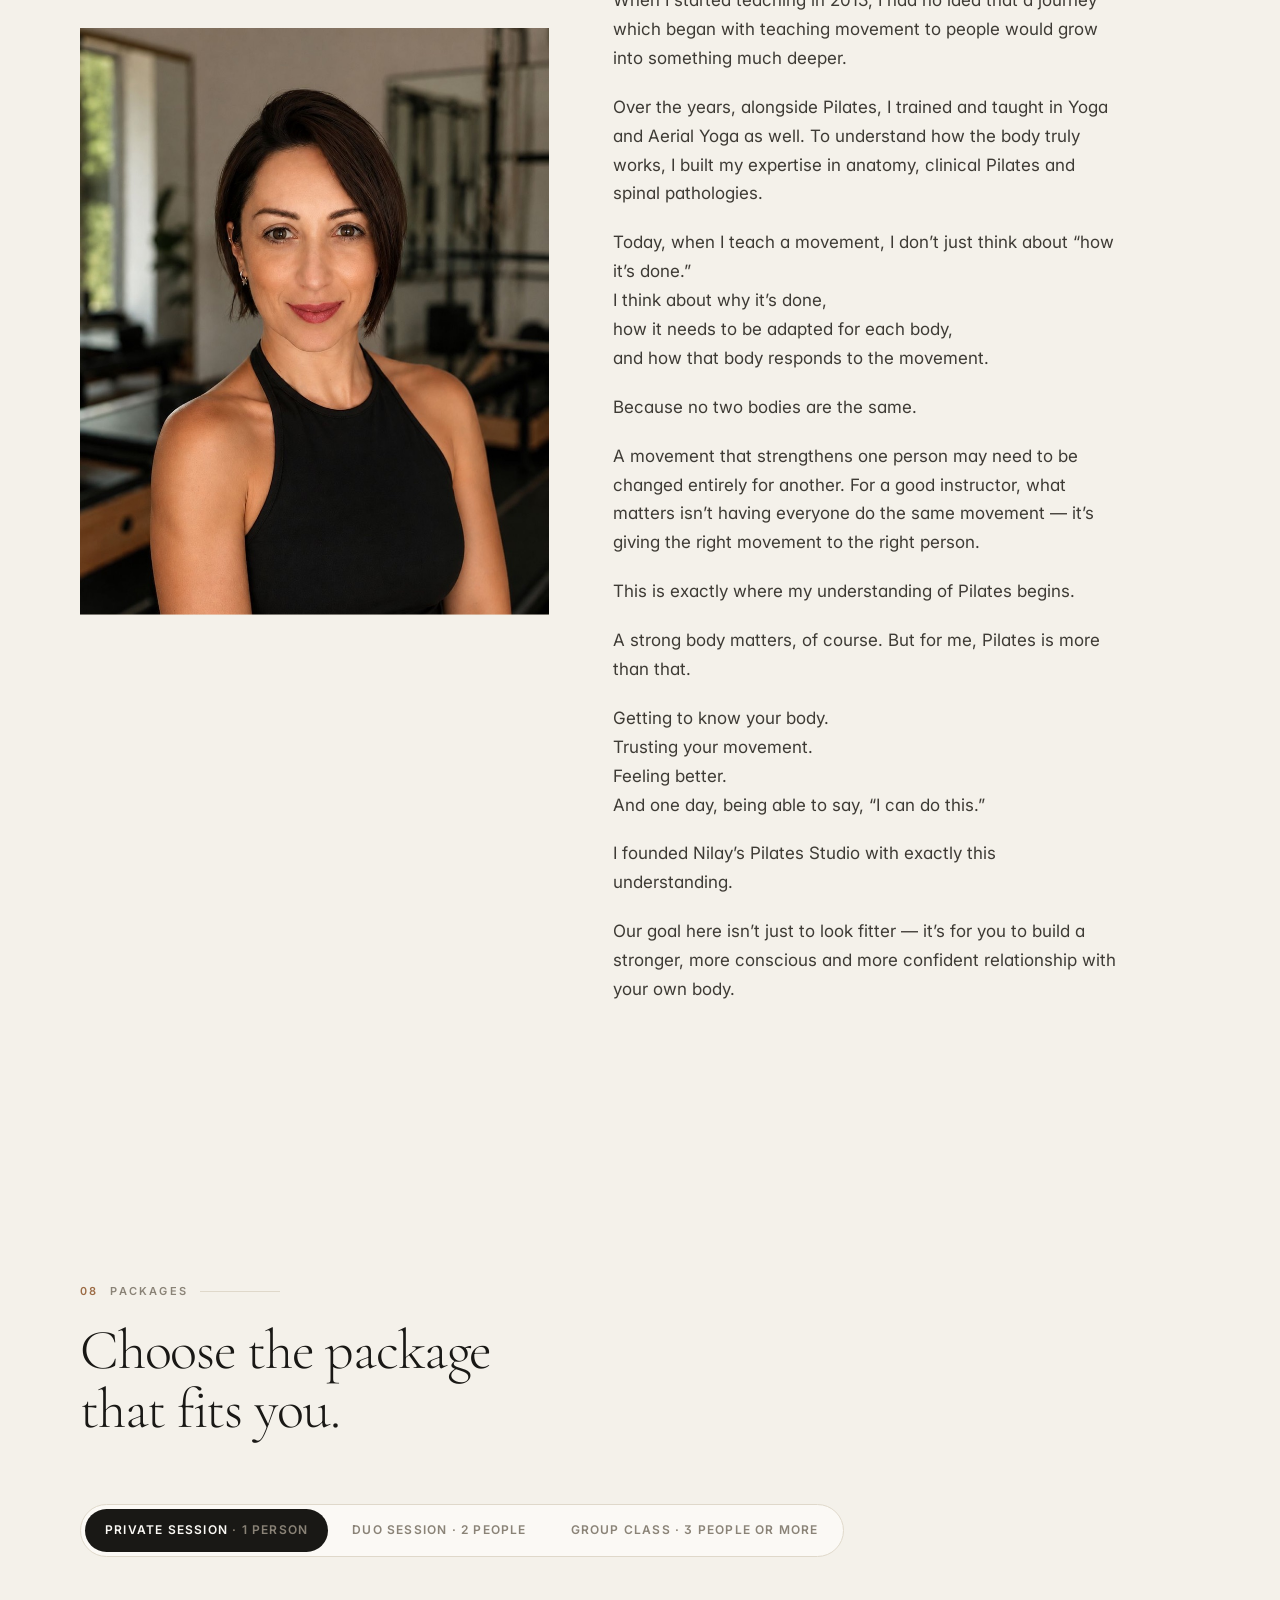
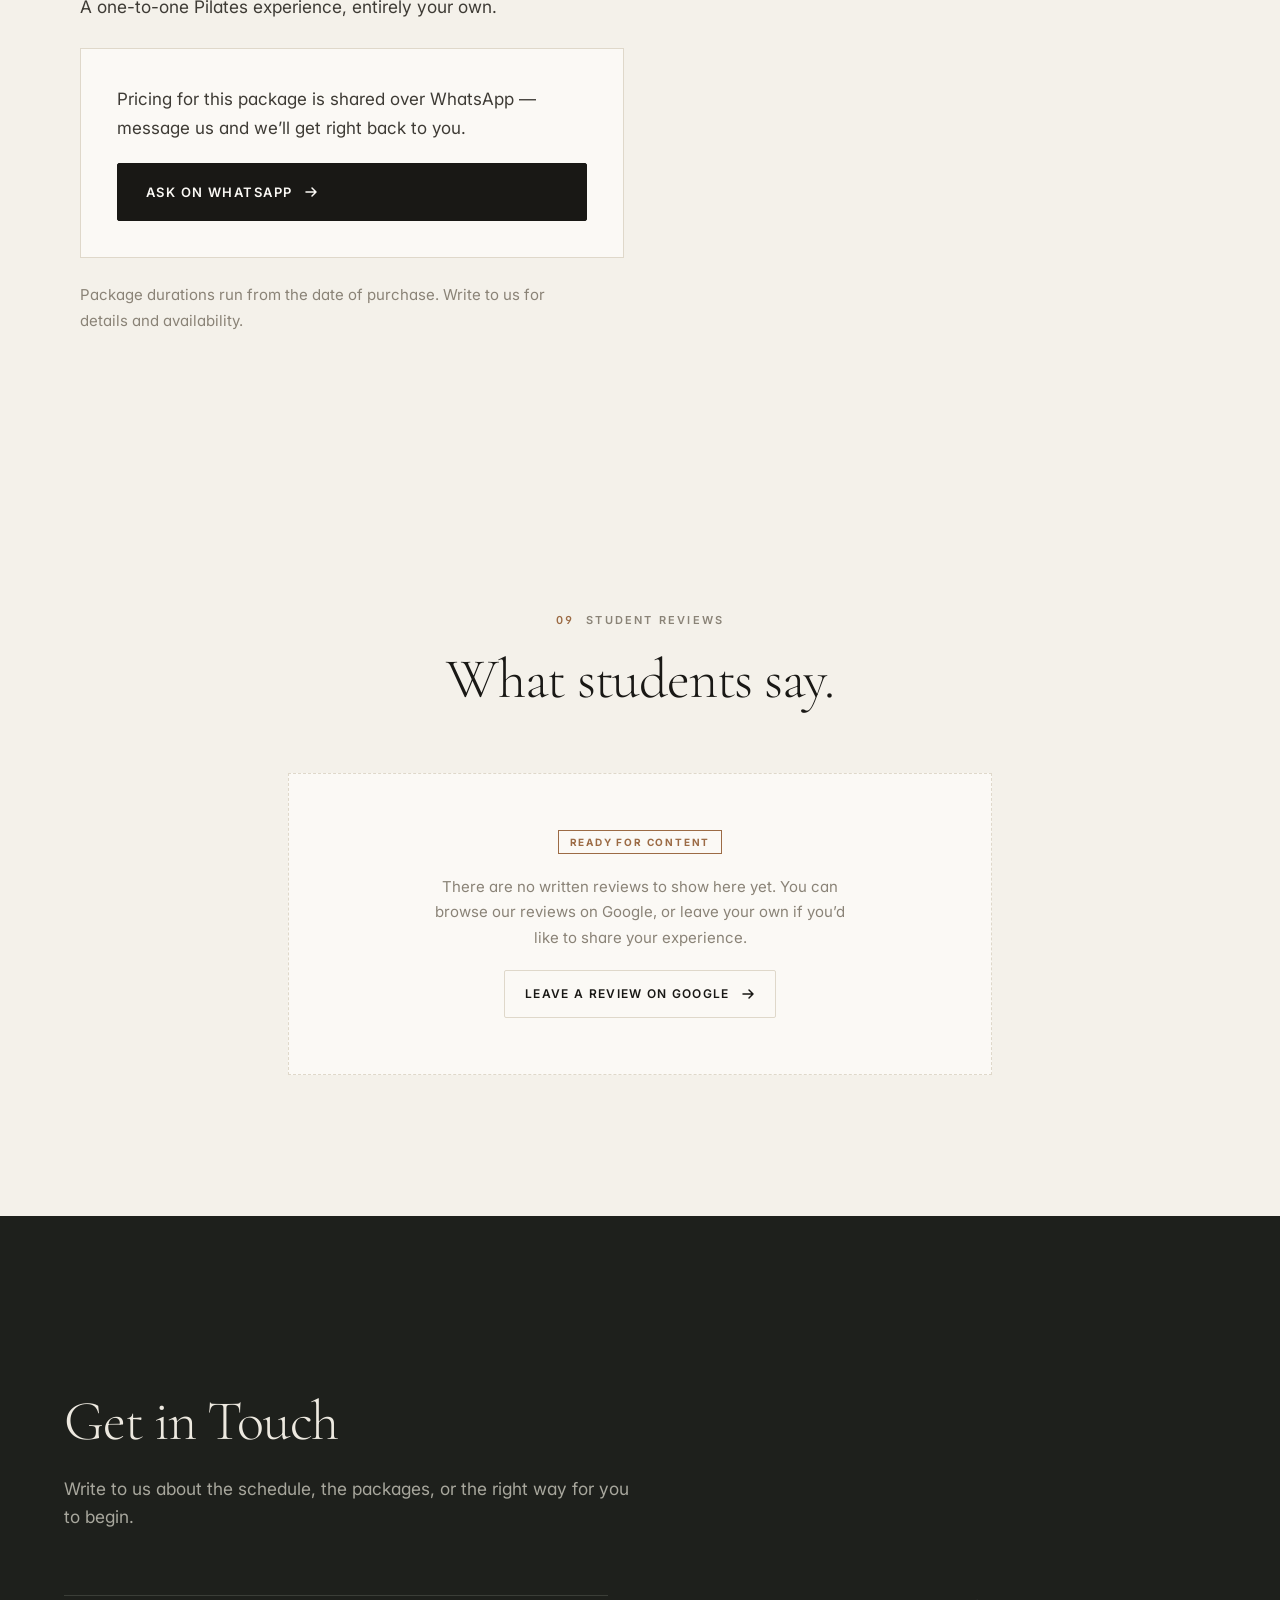
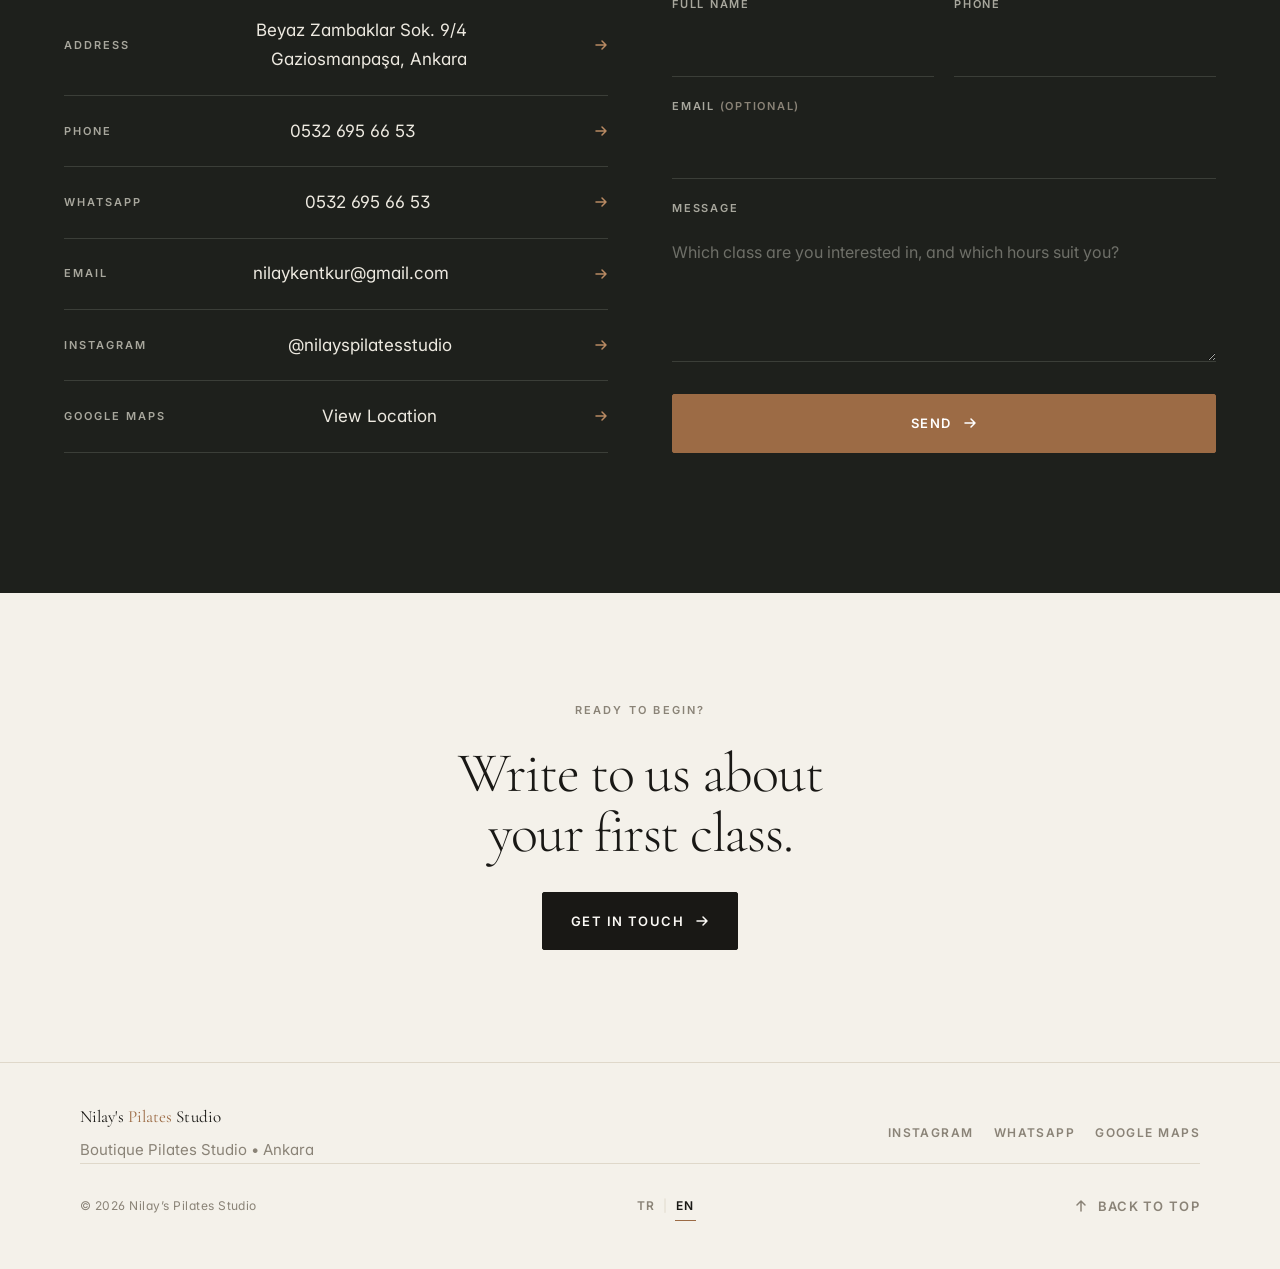
==== commit a998a9a9: "Başlık fontu Fraunces'ten Cormorant Garamond'a geçti Nilay Hanım'a gönderilen 4 seçenekli karşılaştı" ====
--- a/en/index.html
+++ b/en/index.html
@@ -32,8 +32,8 @@
 <link rel="preconnect" href="https://fonts.googleapis.com">
 <link rel="preconnect" href="https://fonts.gstatic.com" crossorigin>
 <link rel="preload" as="image" href="../assets/img/studio/hero.svg?v=2aa518df" fetchpriority="high">
-<link rel="stylesheet" href="https://fonts.googleapis.com/css2?family=Fraunces:ital,opsz,wght@0,9..144,300..600;1,9..144,300..500&family=Inter:wght@400;500;600&display=swap">
-<link rel="stylesheet" href="../assets/css/app.css?v=2815f0b1">
+<link rel="stylesheet" href="https://fonts.googleapis.com/css2?family=Cormorant+Garamond:wght@300;400&family=Inter:wght@400;500;600&display=swap">
+<link rel="stylesheet" href="../assets/css/app.css?v=e885ebc0">
 
 <script>document.documentElement.classList.add('js')</script>
 <script type="application/ld+json">{"@context":"https://schema.org","@type":["HealthAndBeautyBusiness","SportsActivityLocation"],"name":"Nilay's Pilates Studio","description":"A boutique Pilates studio in Gaziosmanpaşa, Ankara. Reformer groups capped at seven, one-to-one private sessions, clinical and pregnancy Pilates. Classes available in English.","url":"https://kprens.github.io/nilays-pilates-studio/en/","image":"https://kprens.github.io/nilays-pilates-studio/assets/img/og.png","address":{"@type":"PostalAddress","streetAddress":"Beyaz Zambaklar Sok. 9/4","addressLocality":"Gaziosmanpaşa","addressRegion":"Ankara","addressCountry":"TR"},"hasMap":"https://www.google.com/maps/search/?api=1&query=Nilay%27s%20Pilates%20Studio%20Gaziosmanpa%C5%9Fa%20Ankara","sameAs":["https://instagram.com/nilayspilatesstudio"],"inLanguage":"en","telephone":"+905326956653"}</script>
--- a/assets/css/app.css
+++ b/assets/css/app.css
@@ -25,7 +25,7 @@
   --wa:#25823E;
 
   /* tipografi */
-  --display:"Fraunces",Georgia,"Times New Roman",serif;
+  --display:"Cormorant Garamond",Georgia,"Times New Roman",serif;
   --sans:"Inter","Helvetica Neue",Arial,sans-serif;
 
   --fs-display:clamp(2.9rem,7.4vw,6.5rem);
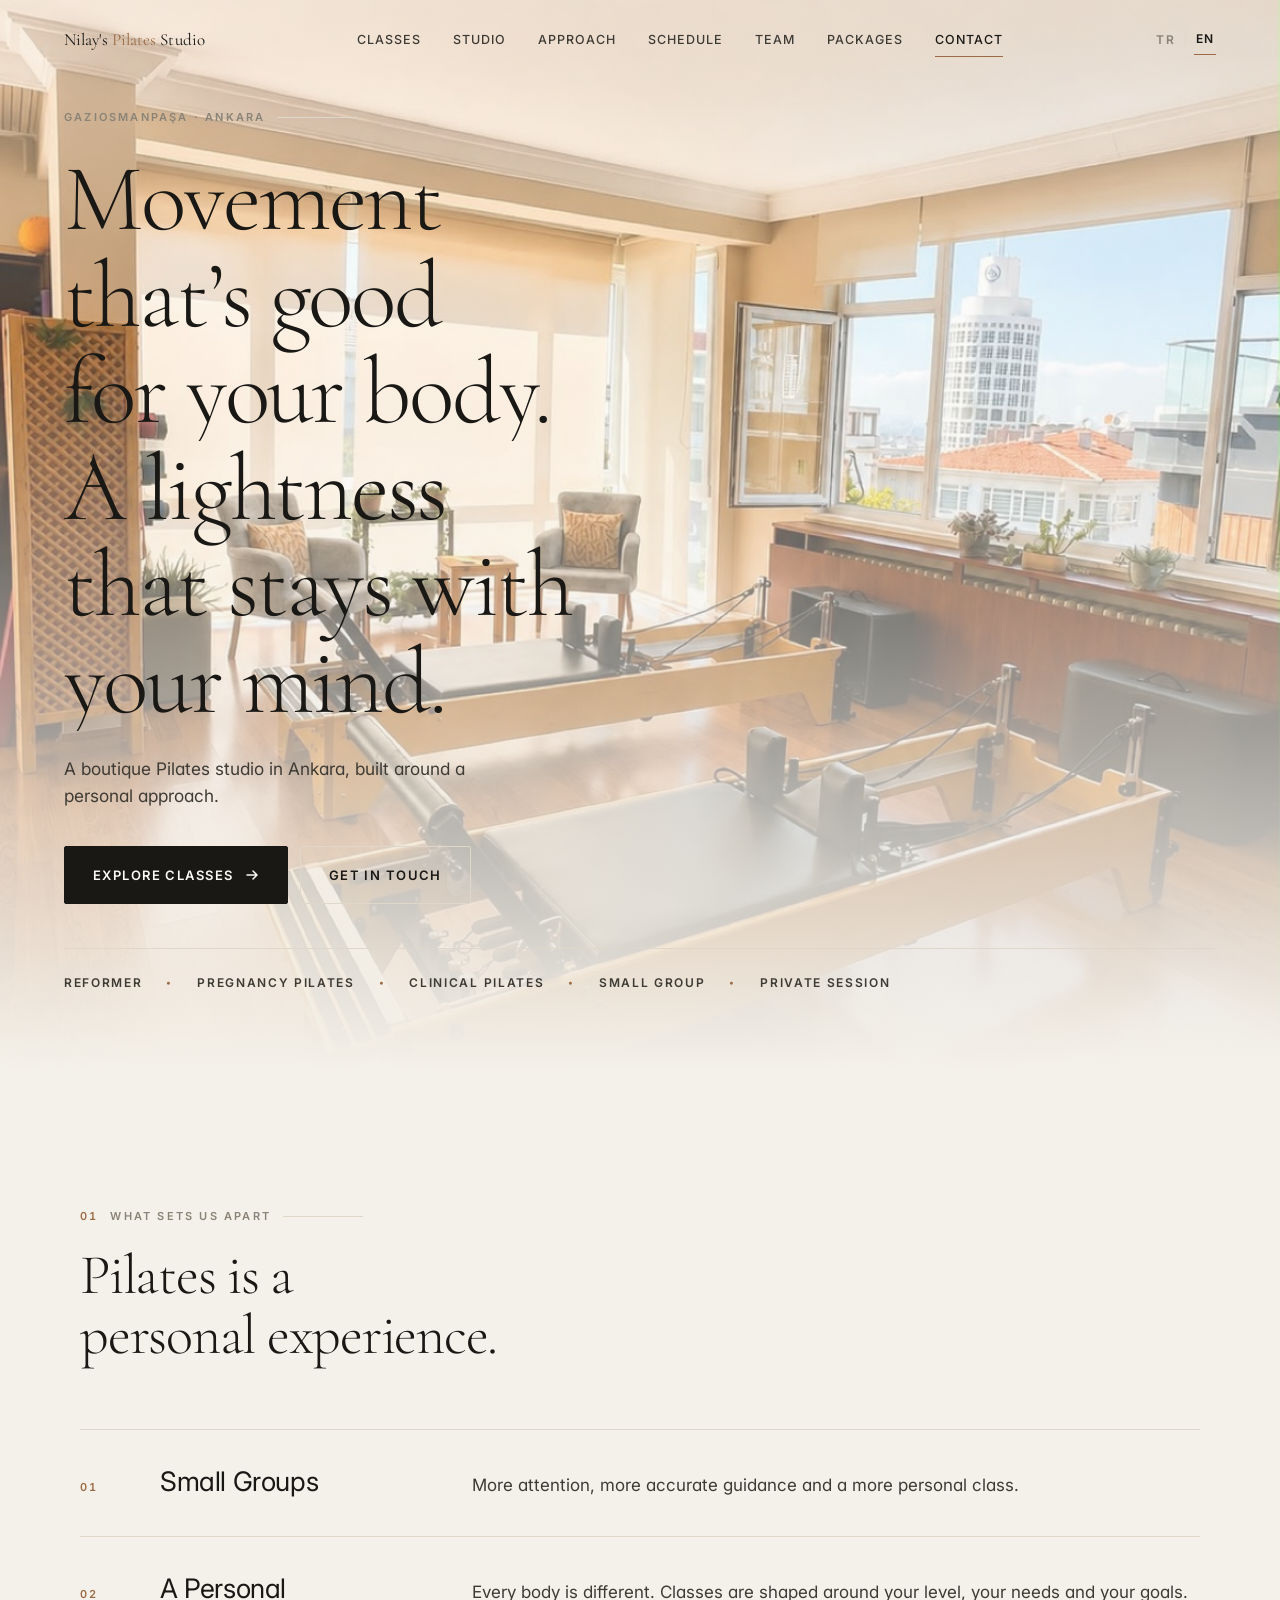
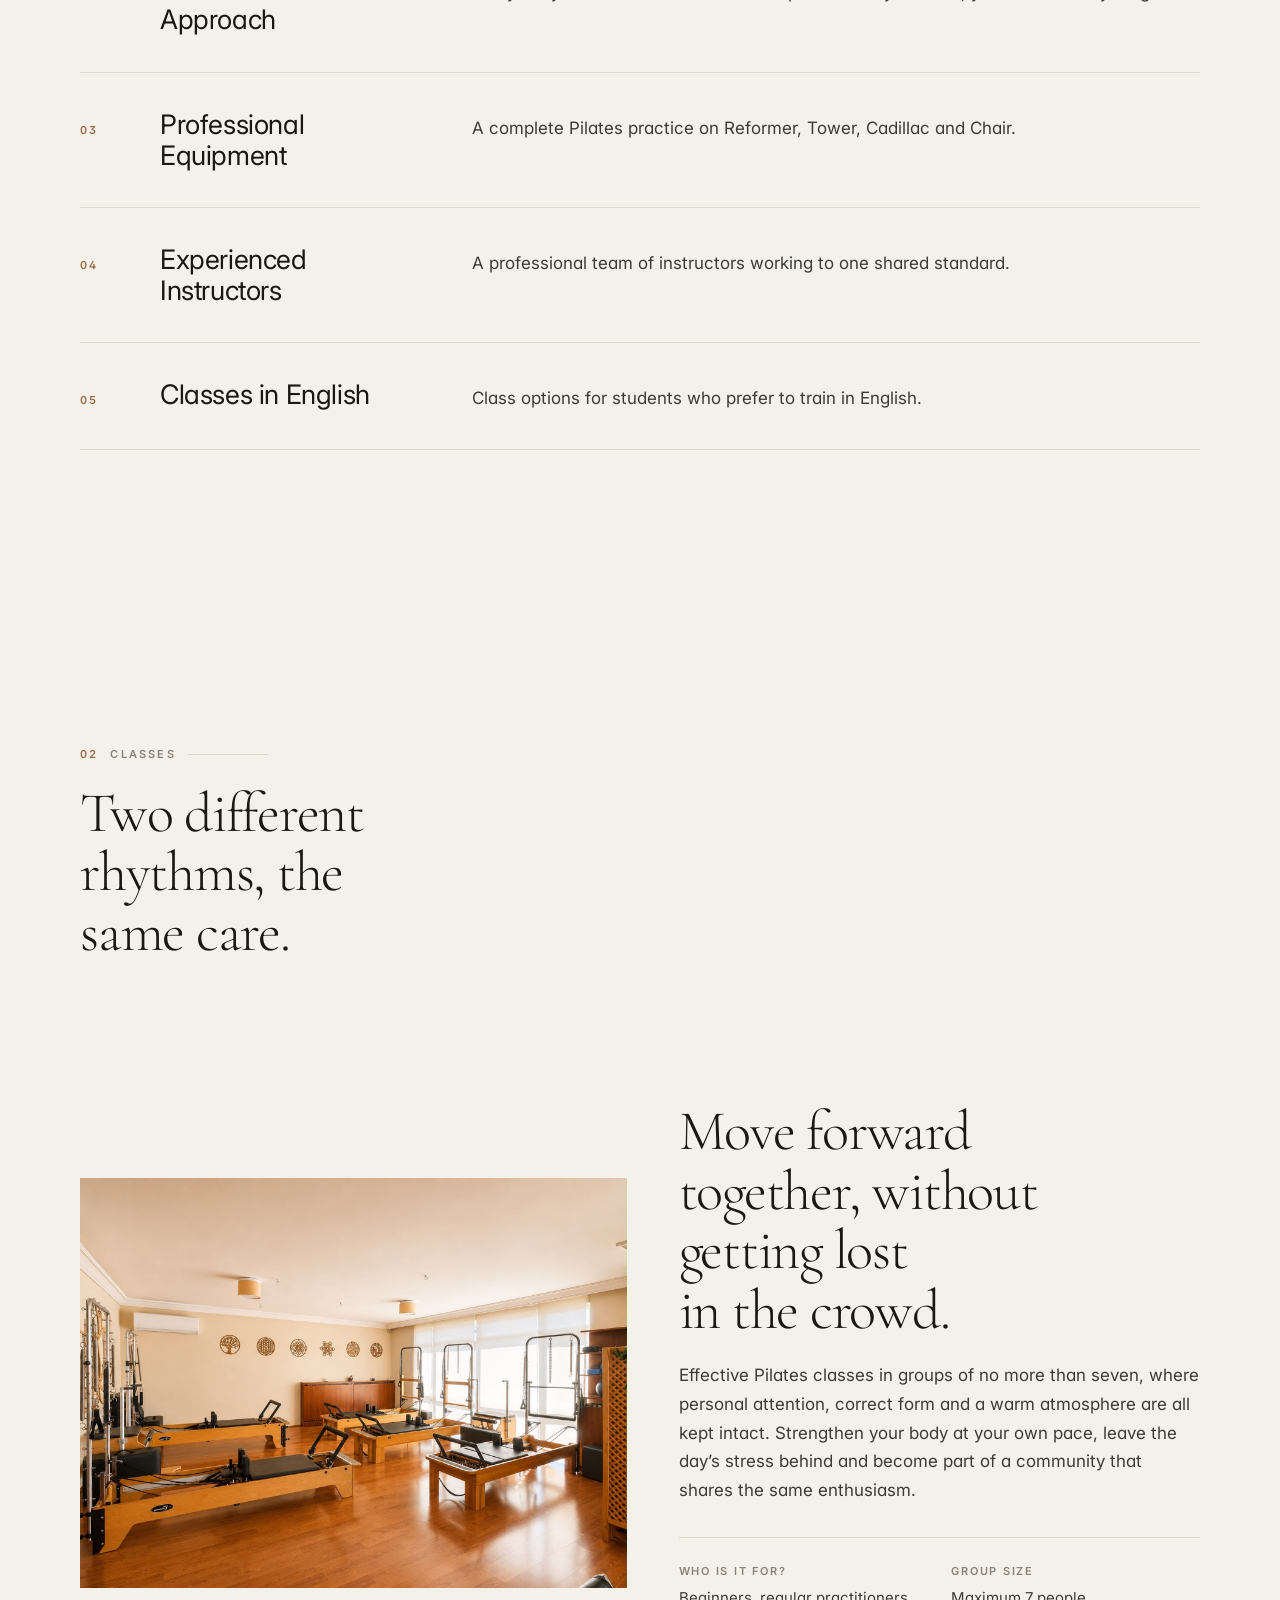
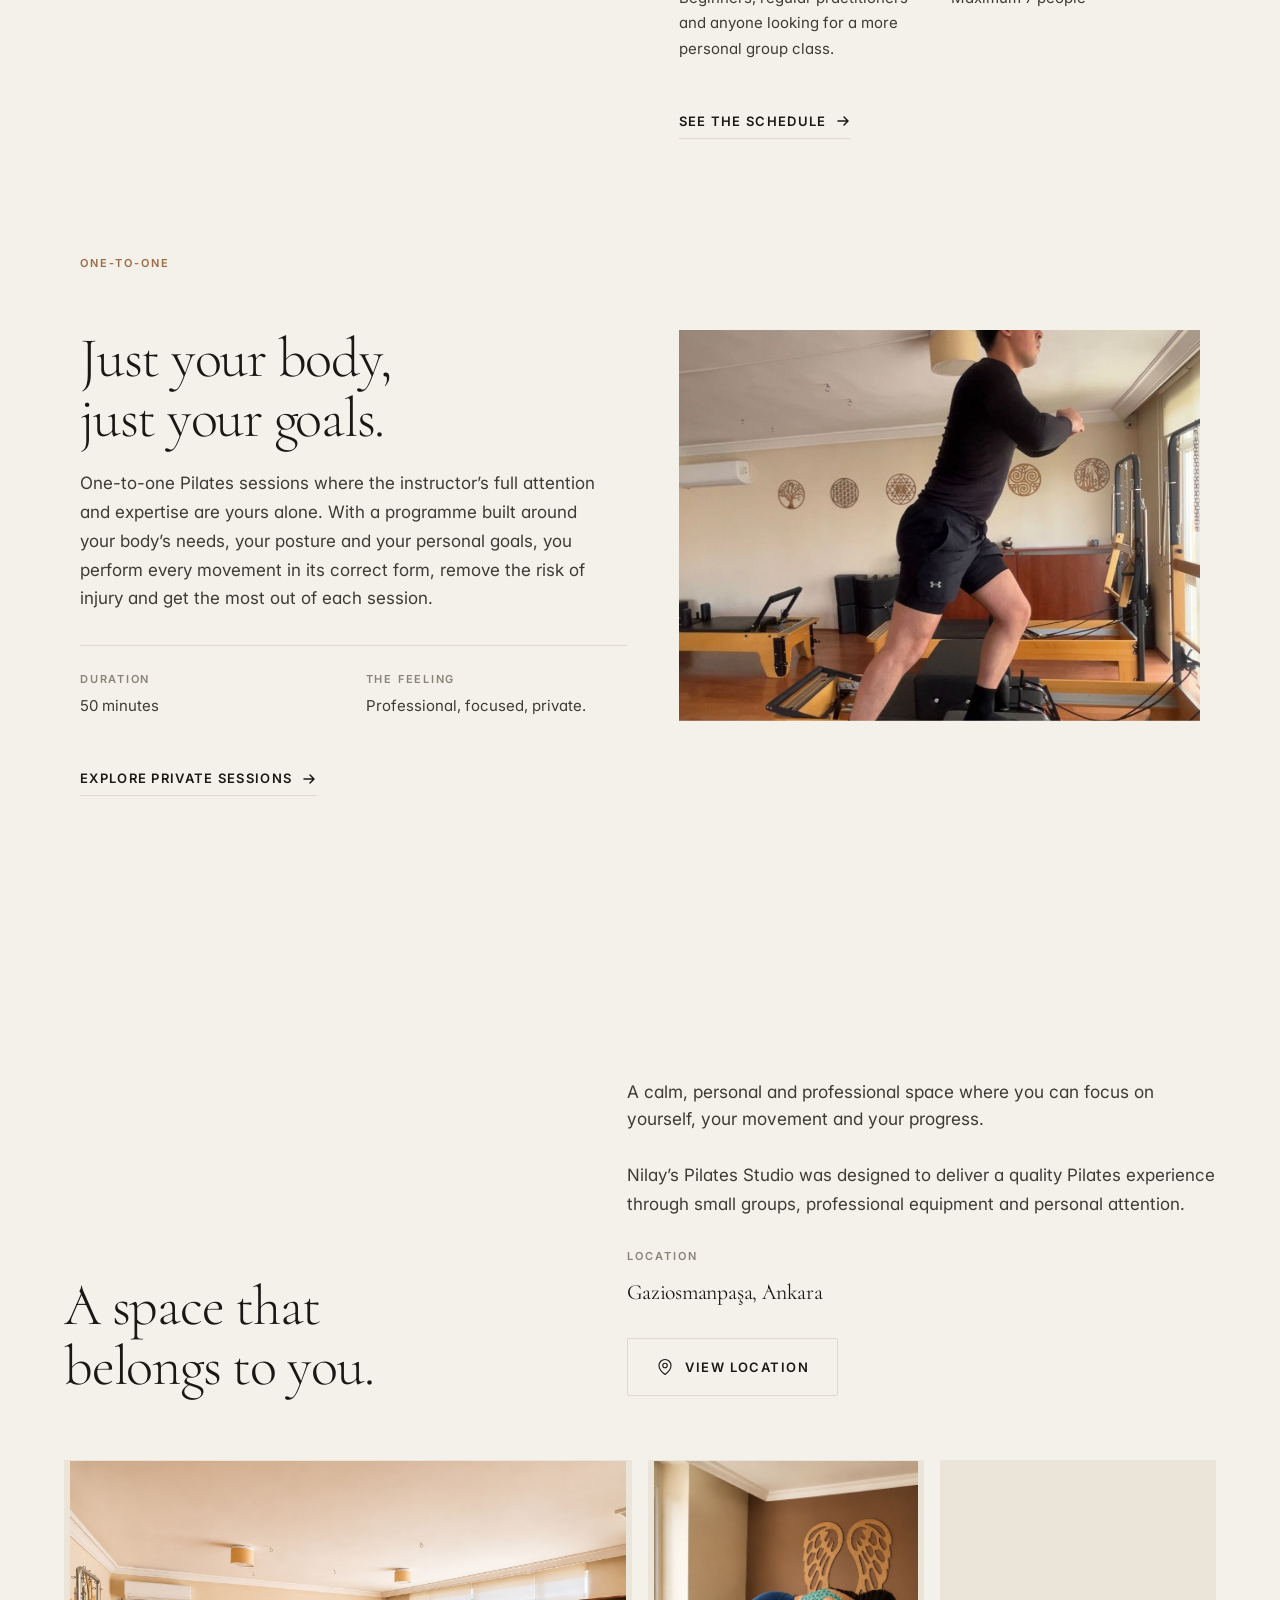
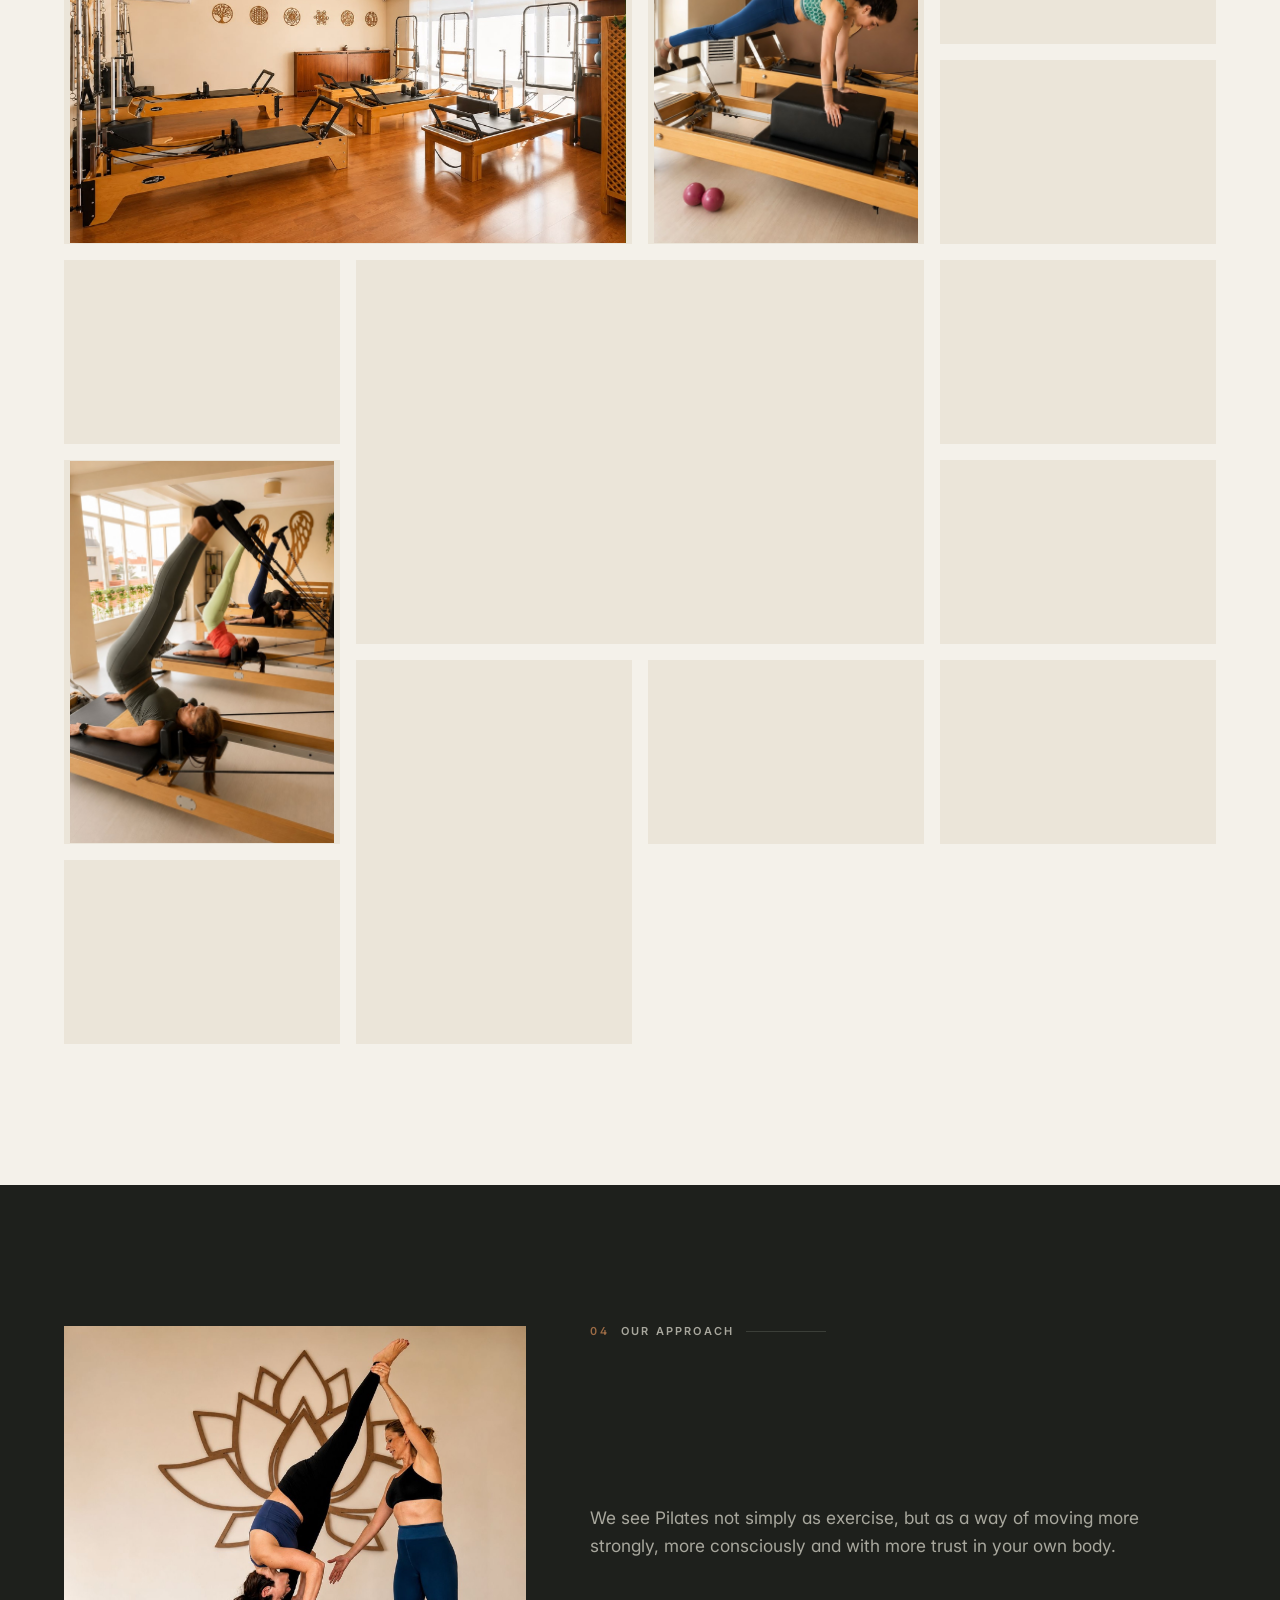
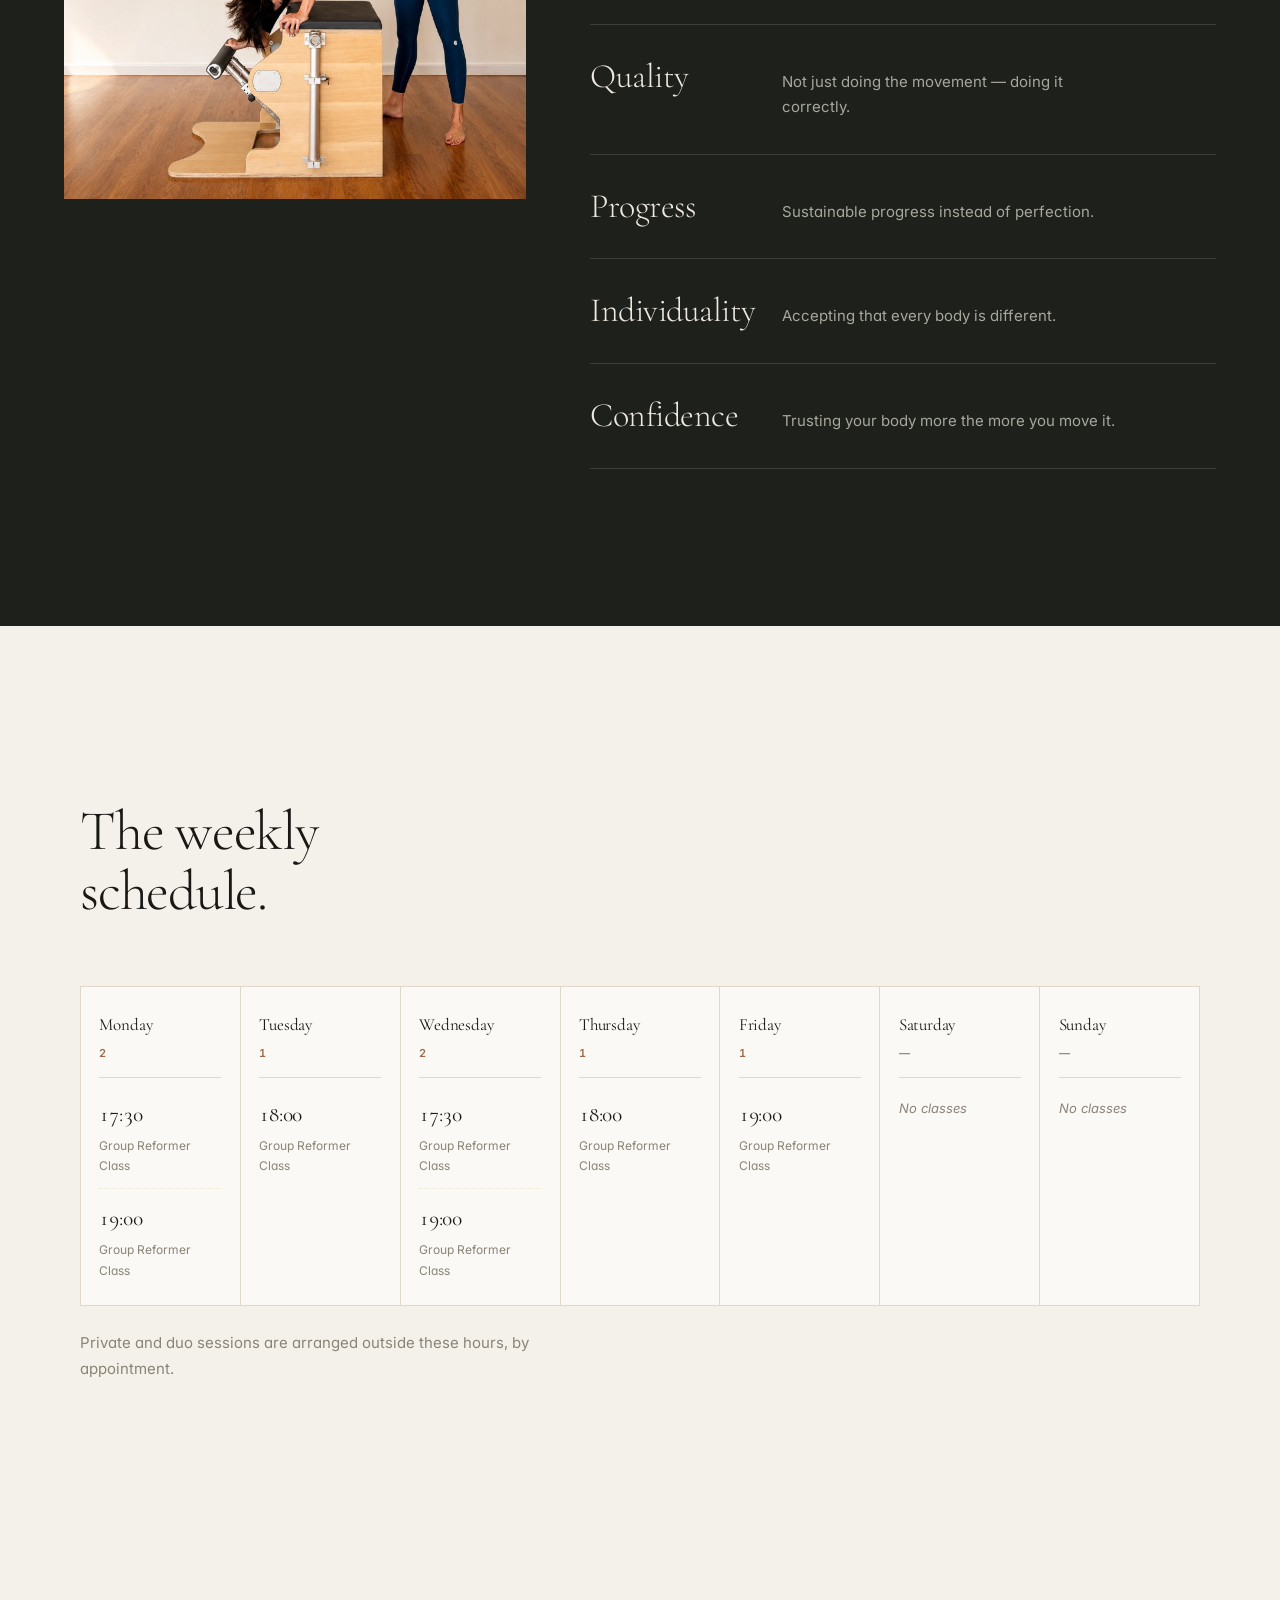
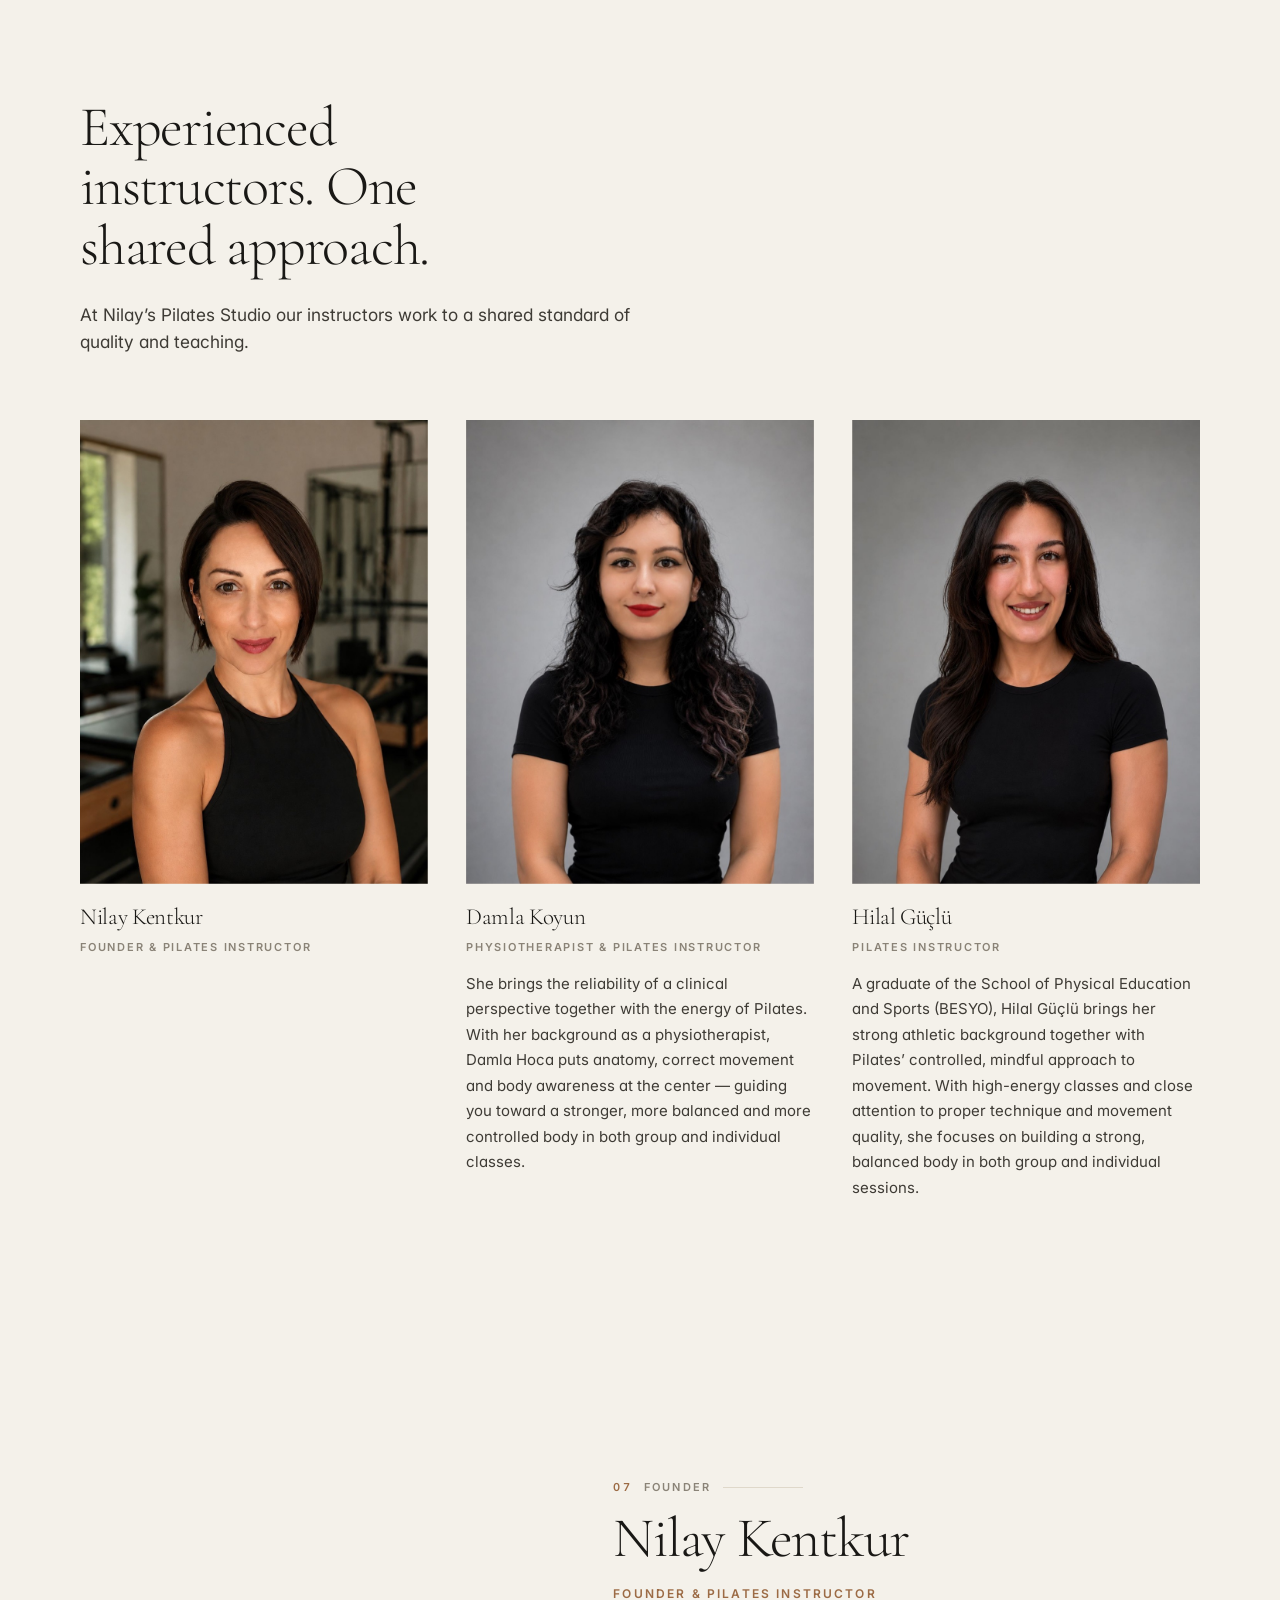
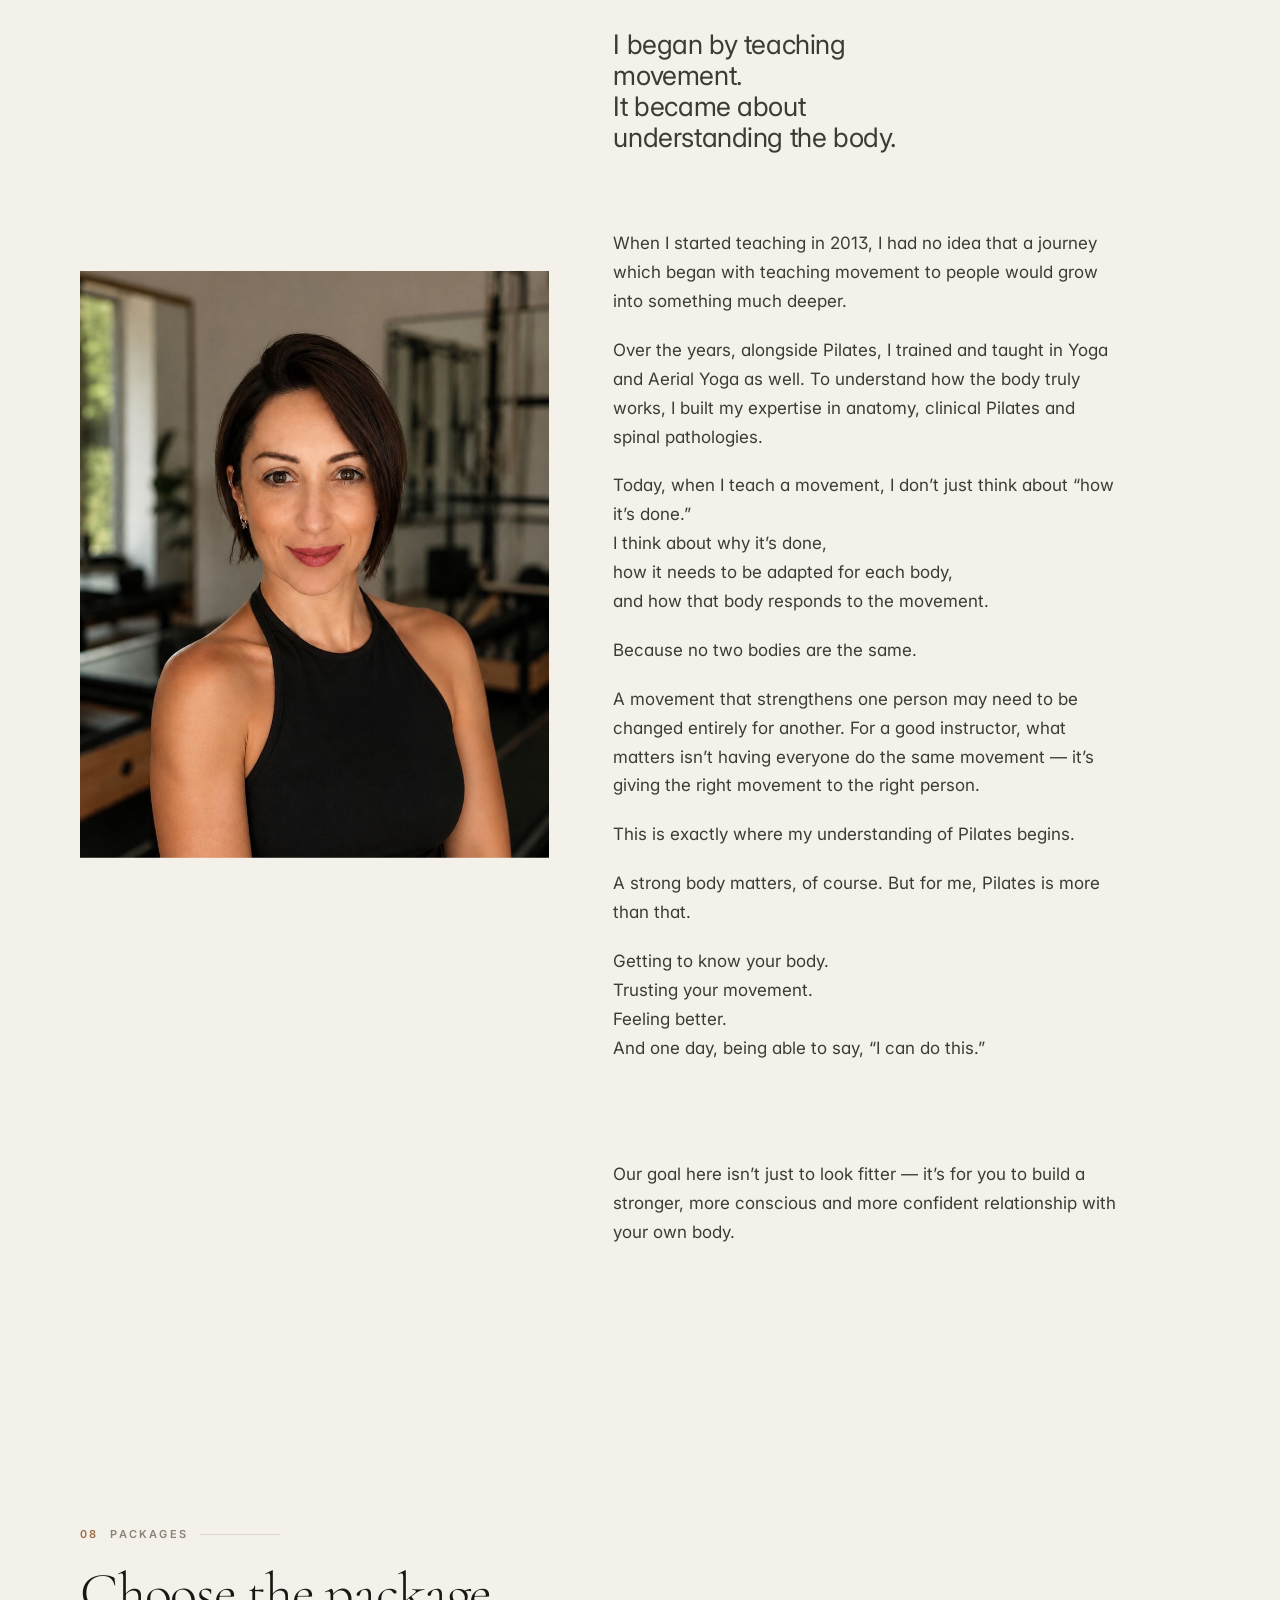
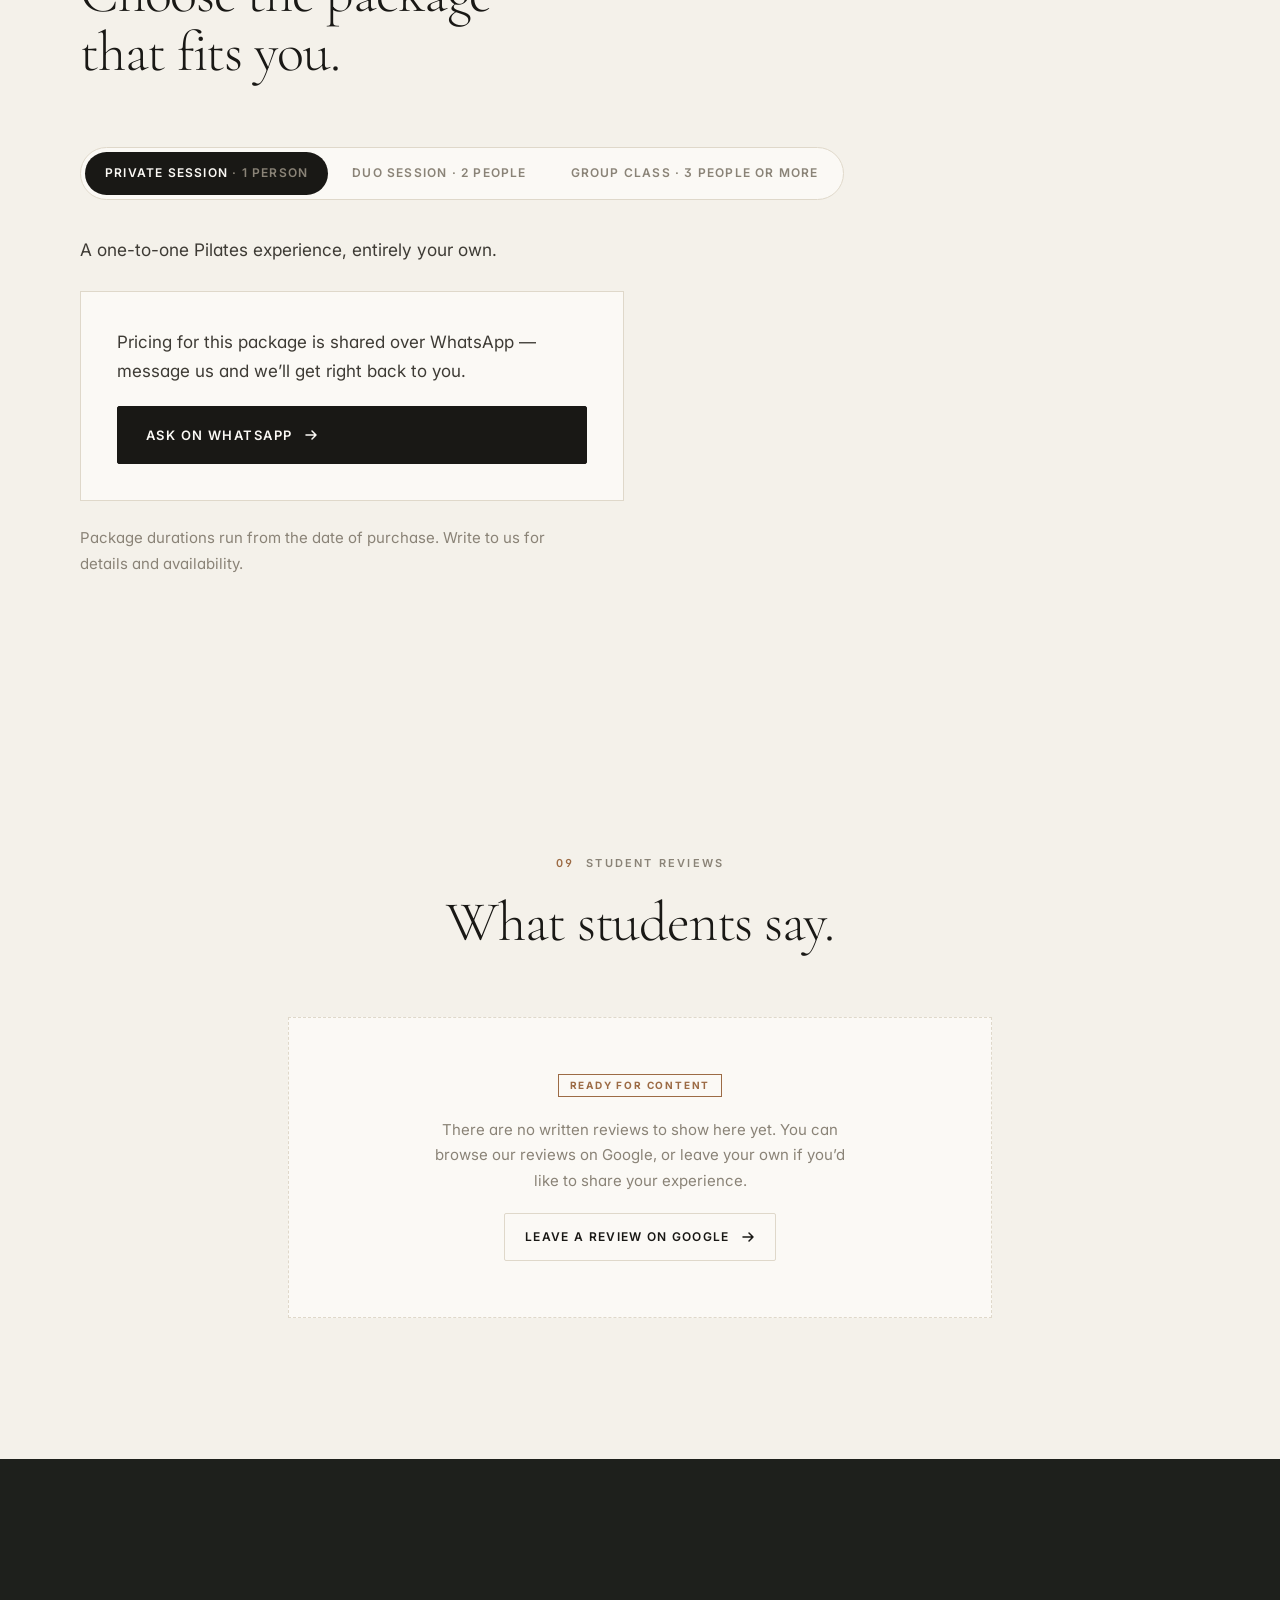
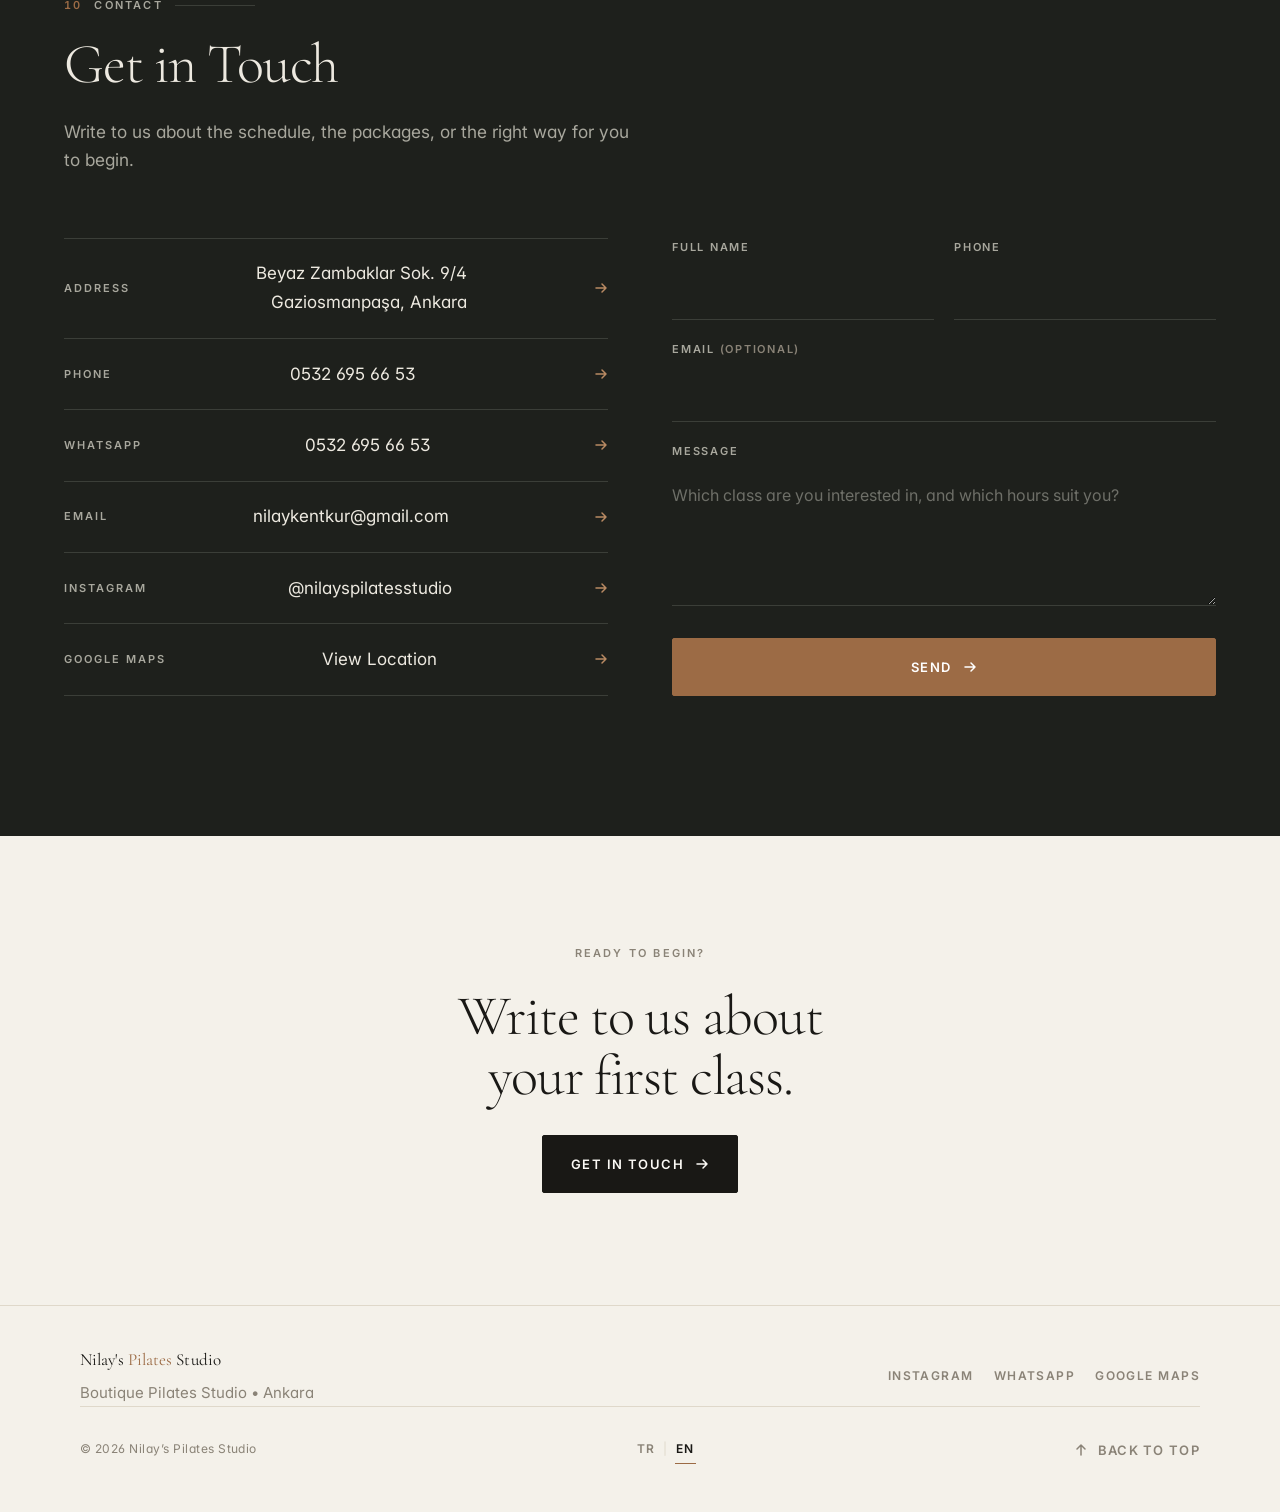
==== commit 781f0997: "Damla ve Hilal'in gerçek portreleri + tanıtım metinleri eklendi Nilay Hanım'ın 29 Ağu'da gönderdiği " ====
--- a/en/index.html
+++ b/en/index.html
@@ -33,7 +33,7 @@
 <link rel="preconnect" href="https://fonts.gstatic.com" crossorigin>
 <link rel="preload" as="image" href="../assets/img/studio/hero.svg?v=2aa518df" fetchpriority="high">
 <link rel="stylesheet" href="https://fonts.googleapis.com/css2?family=Cormorant+Garamond:wght@300;400&family=Inter:wght@400;500;600&display=swap">
-<link rel="stylesheet" href="../assets/css/app.css?v=e885ebc0">
+<link rel="stylesheet" href="../assets/css/app.css?v=9c162f07">
 
 <script>document.documentElement.classList.add('js')</script>
 <script type="application/ld+json">{"@context":"https://schema.org","@type":["HealthAndBeautyBusiness","SportsActivityLocation"],"name":"Nilay's Pilates Studio","description":"A boutique Pilates studio in Gaziosmanpaşa, Ankara. Reformer groups capped at seven, one-to-one private sessions, clinical and pregnancy Pilates. Classes available in English.","url":"https://kprens.github.io/nilays-pilates-studio/en/","image":"https://kprens.github.io/nilays-pilates-studio/assets/img/og.png","address":{"@type":"PostalAddress","streetAddress":"Beyaz Zambaklar Sok. 9/4","addressLocality":"Gaziosmanpaşa","addressRegion":"Ankara","addressCountry":"TR"},"hasMap":"https://www.google.com/maps/search/?api=1&query=Nilay%27s%20Pilates%20Studio%20Gaziosmanpa%C5%9Fa%20Ankara","sameAs":["https://instagram.com/nilayspilatesstudio"],"inLanguage":"en","telephone":"+905326956653"}</script>
@@ -443,22 +443,25 @@
   </figure>
         <h3 class="h3">Nilay Kentkur</h3>
         <p class="role">Founder &amp; Pilates Instructor</p>
+        
       </li><li class="member" data-reveal style="--d:90ms">
         <figure class="figure " data-reveal="img" style="--d:90ms">
-    <img src="../assets/img/team/damla.svg?v=f34aaf0b" alt="Damla — Pilates Instructor" width="900" height="1150"
+    <img src="../assets/img/team/damla.jpg?v=d7872419" alt="Damla Koyun — Physiotherapist &amp; Pilates Instructor" width="900" height="1200"
          loading="lazy" decoding="async">
-    <figcaption class="ph">Placeholder image — to be replaced with a real studio photograph</figcaption>
+    
   </figure>
-        <h3 class="h3">Damla</h3>
-        <p class="role">Pilates Instructor</p>
+        <h3 class="h3">Damla Koyun</h3>
+        <p class="role">Physiotherapist &amp; Pilates Instructor</p>
+        <p class="small member-bio">She brings the reliability of a clinical perspective together with the energy of Pilates. With her background as a physiotherapist, Damla Hoca puts anatomy, correct movement and body awareness at the center — guiding you toward a stronger, more balanced and more controlled body in both group and individual classes.</p>
       </li><li class="member" data-reveal style="--d:180ms">
         <figure class="figure " data-reveal="img" style="--d:180ms">
-    <img src="../assets/img/team/hilal.svg?v=6b5d4716" alt="Hilal — Pilates Instructor" width="900" height="1150"
+    <img src="../assets/img/team/hilal.jpg?v=db642473" alt="Hilal Güçlü — Pilates Instructor" width="900" height="1200"
          loading="lazy" decoding="async">
-    <figcaption class="ph">Placeholder image — to be replaced with a real studio photograph</figcaption>
+    
   </figure>
-        <h3 class="h3">Hilal</h3>
+        <h3 class="h3">Hilal Güçlü</h3>
         <p class="role">Pilates Instructor</p>
+        <p class="small member-bio">A graduate of the School of Physical Education and Sports (BESYO), Hilal Güçlü brings her strong athletic background together with Pilates’ controlled, mindful approach to movement. With high-energy classes and close attention to proper technique and movement quality, she focuses on building a strong, balanced body in both group and individual sessions.</p>
       </li>
     </ul>
   </div>
--- a/assets/css/app.css
+++ b/assets/css/app.css
@@ -359,6 +359,7 @@
 .member .figure{aspect-ratio:3/4; margin-bottom:1.25rem}
 .member h3{font-size:clamp(1.25rem,1.8vw,1.5rem)}
 .member .role{font-size:.6875rem; font-weight:600; letter-spacing:.16em; text-transform:uppercase; color:var(--muted); margin-top:.5rem}
+.member-bio{margin-top:.85rem; color:var(--ink-2)}
 @media (min-width:48rem){.team{grid-template-columns:repeat(3,1fr)}}
 
 .founder{display:grid; gap:clamp(2rem,5vw,4.5rem); align-items:center}
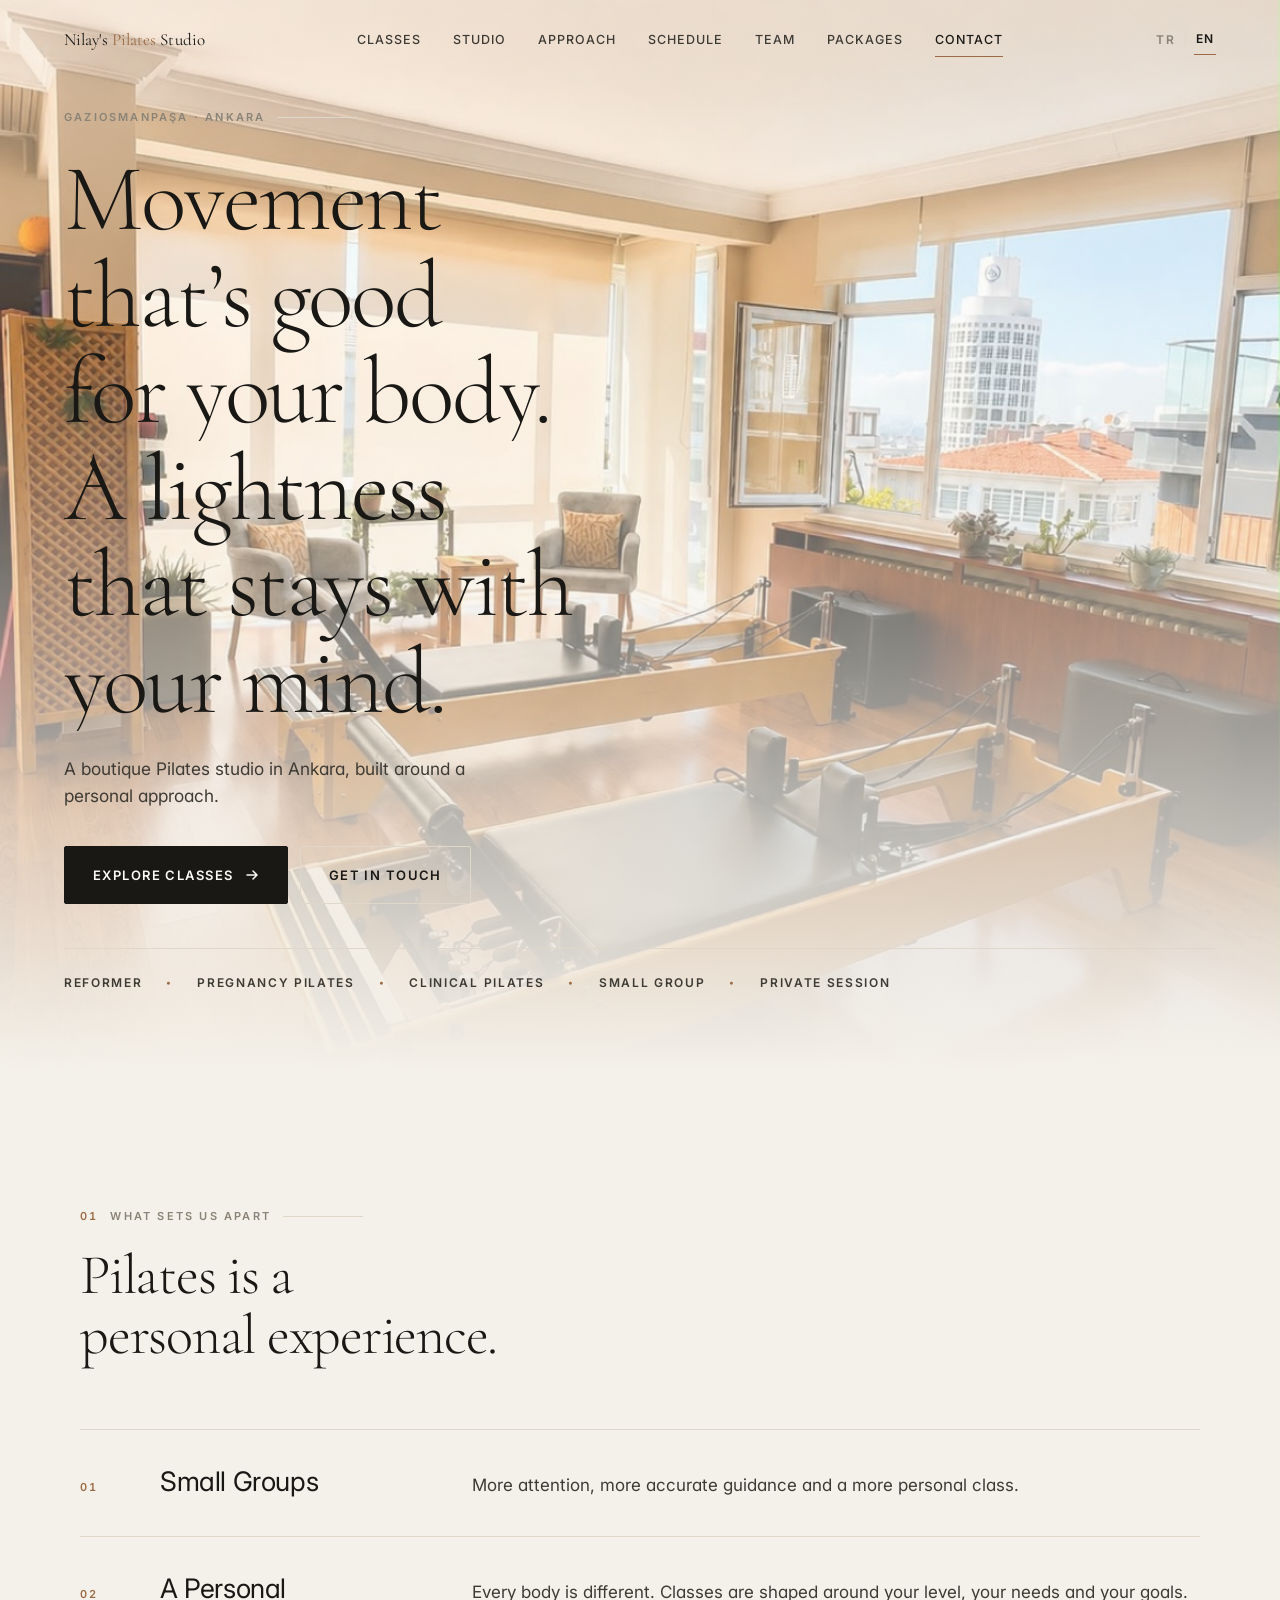
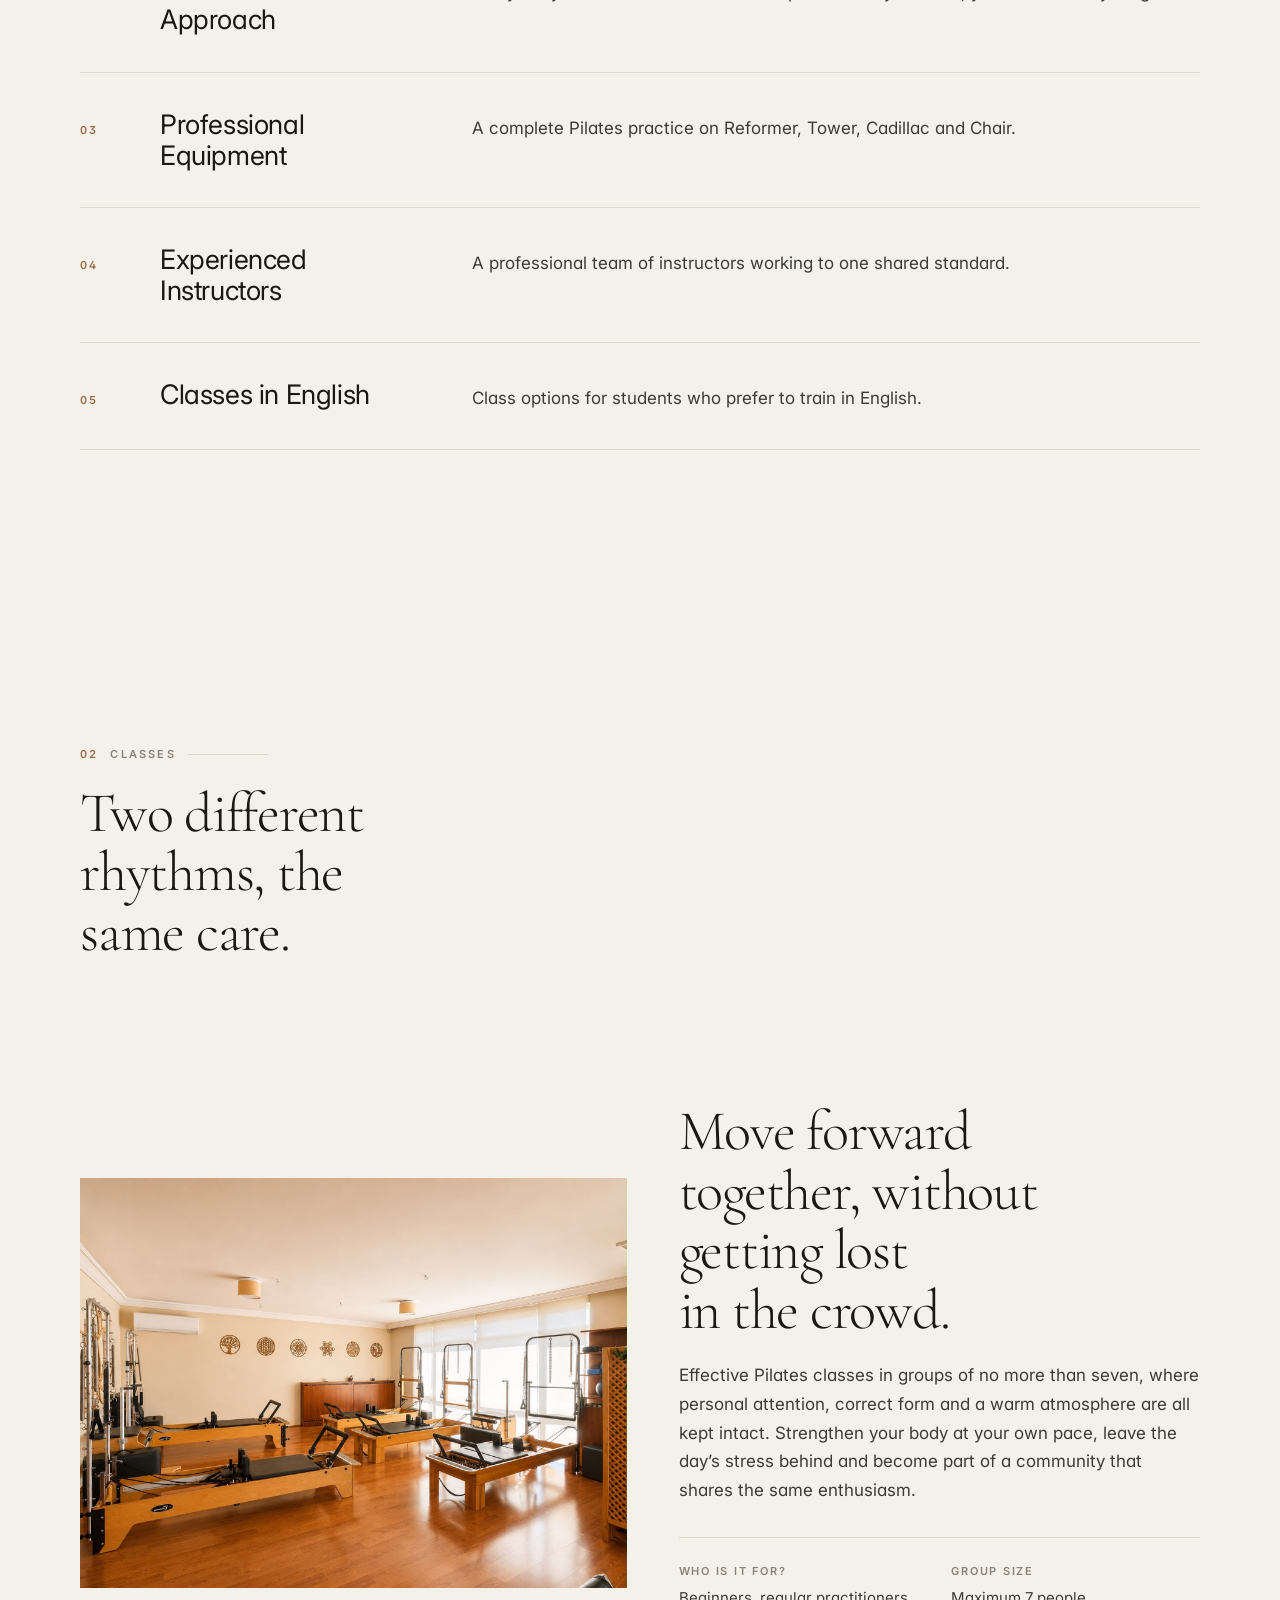
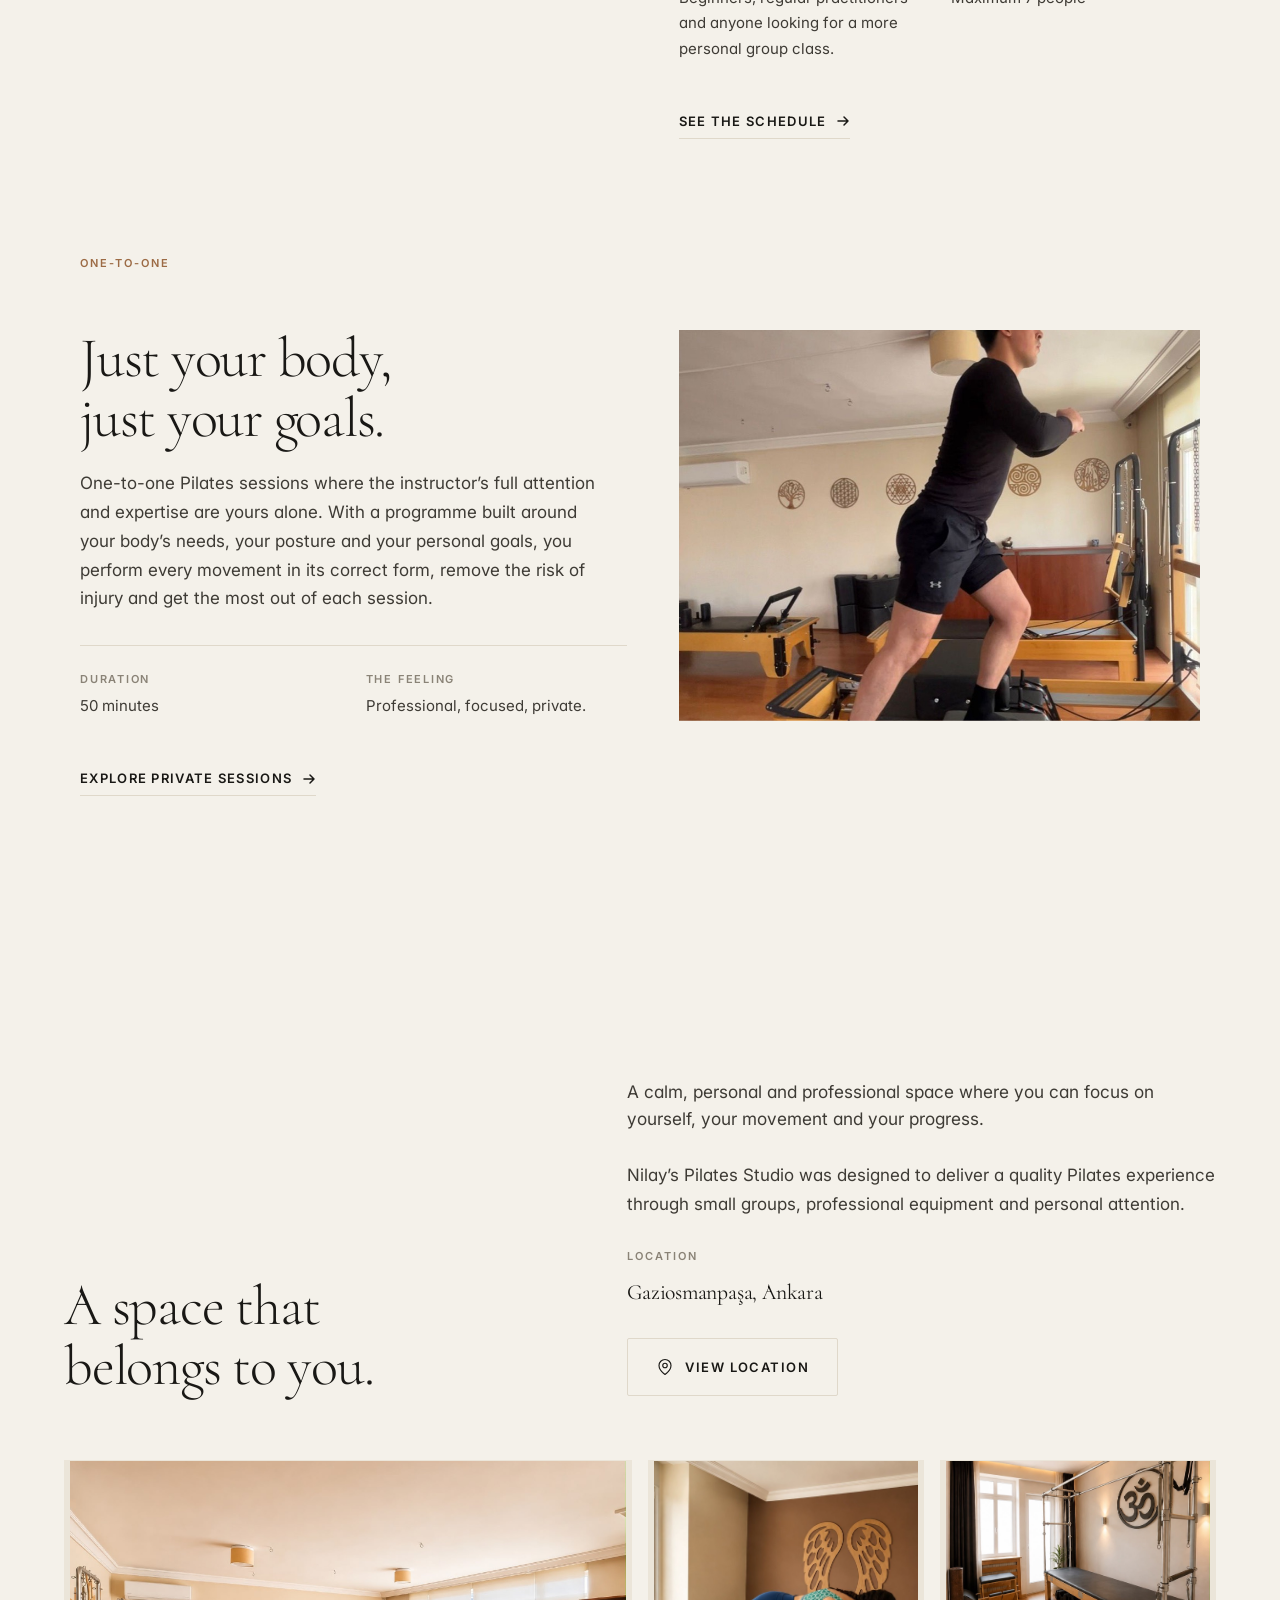
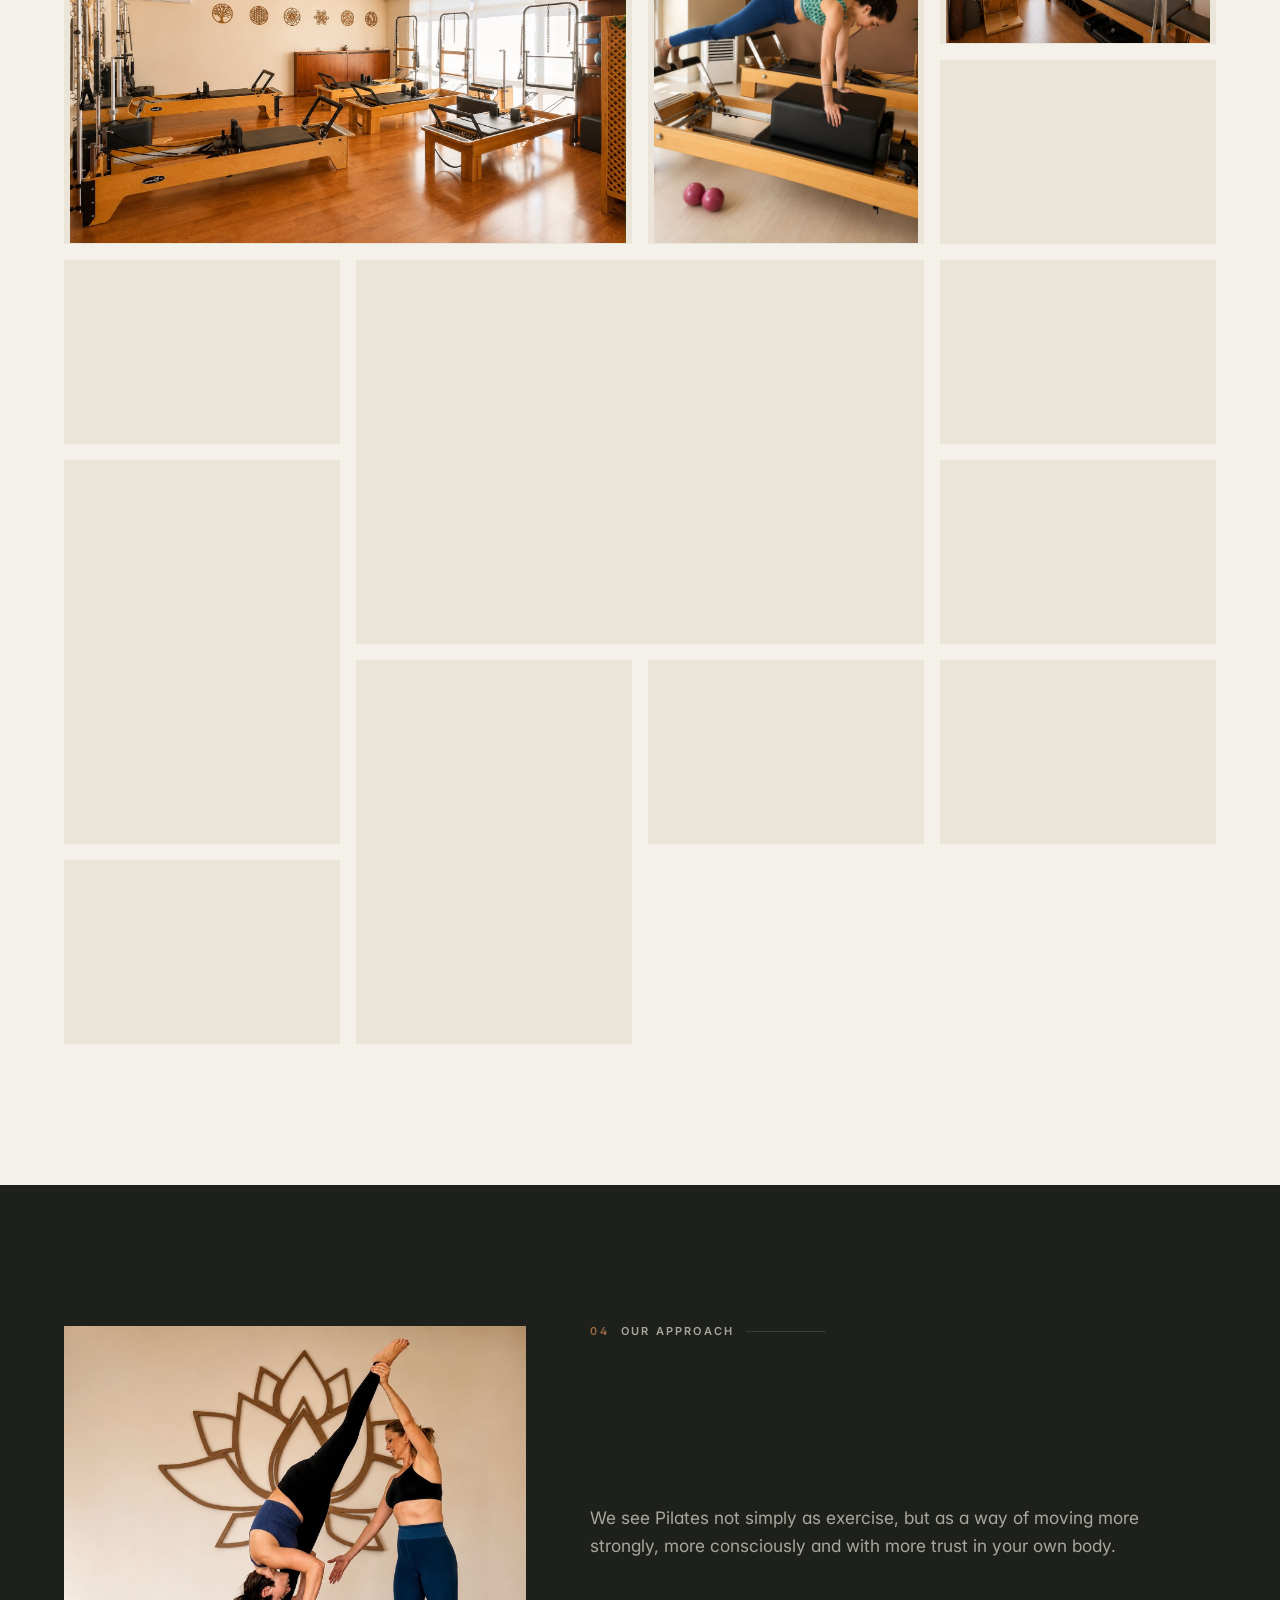
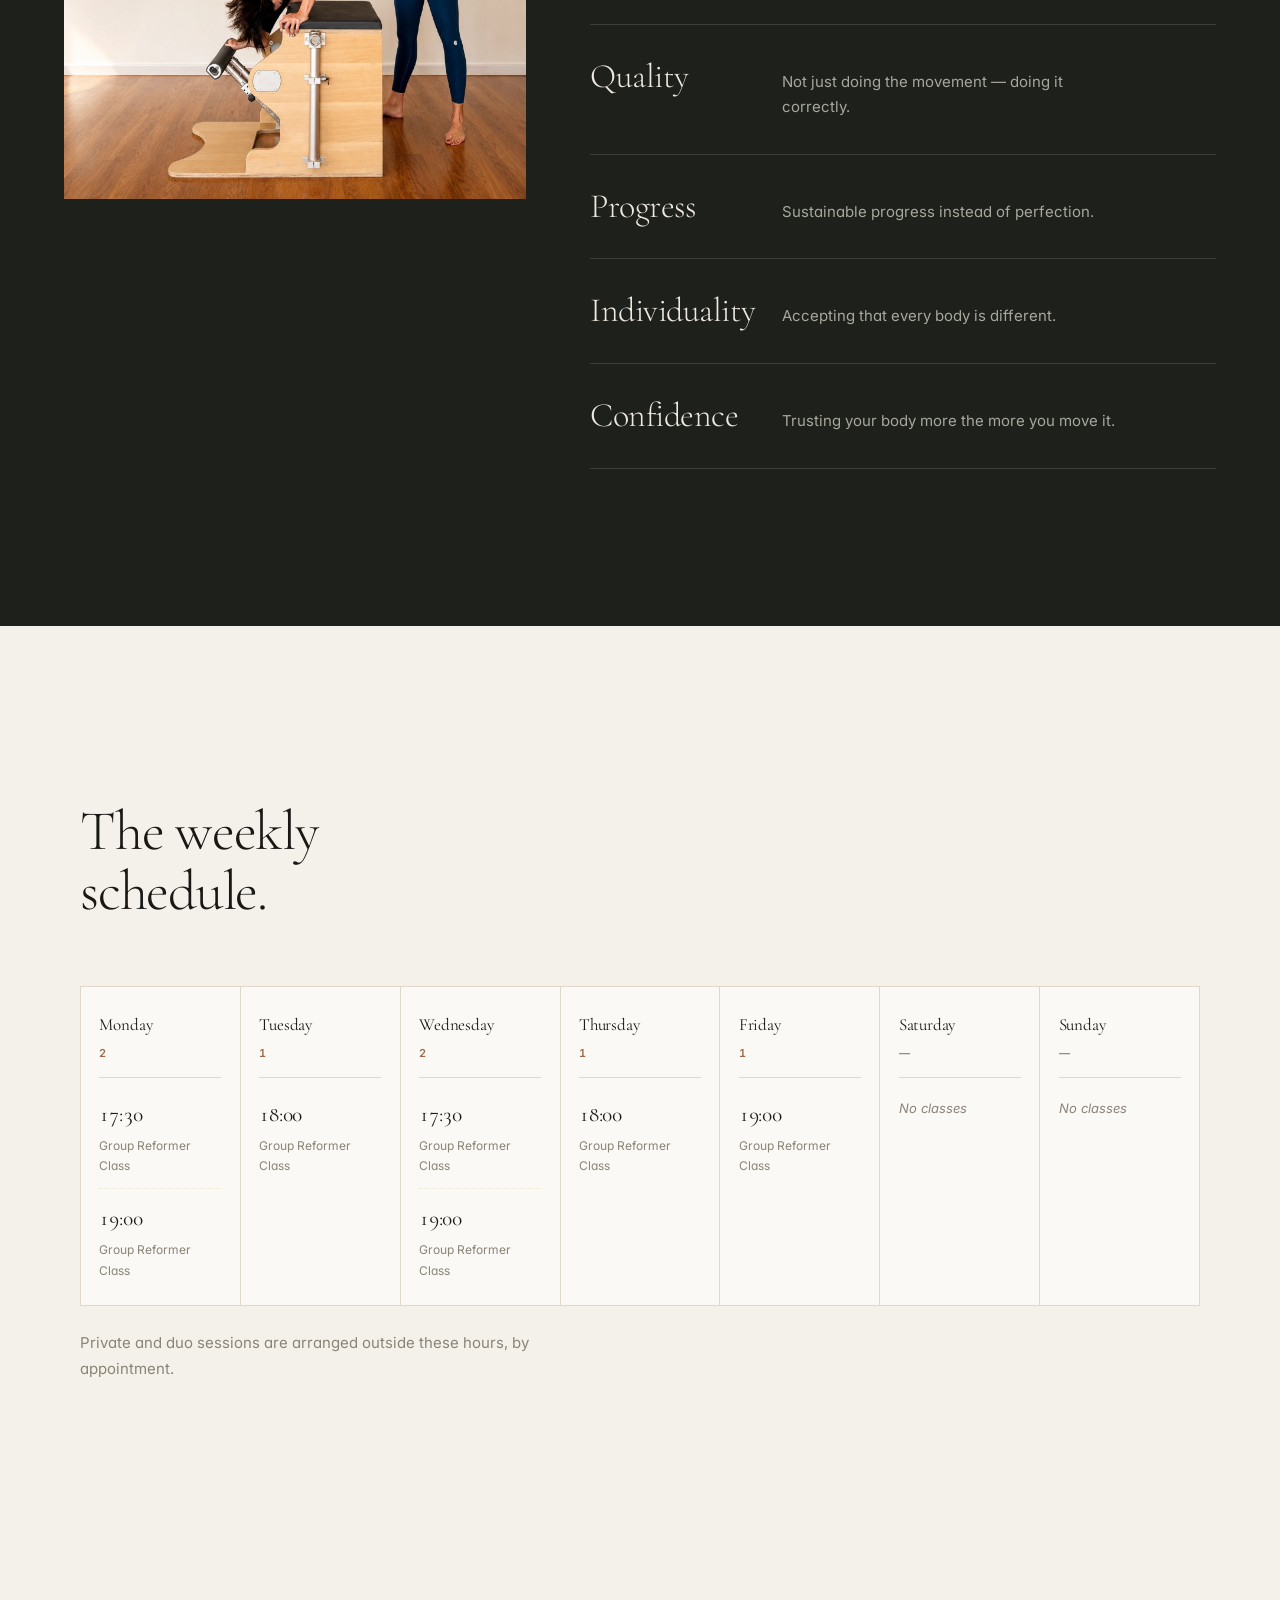
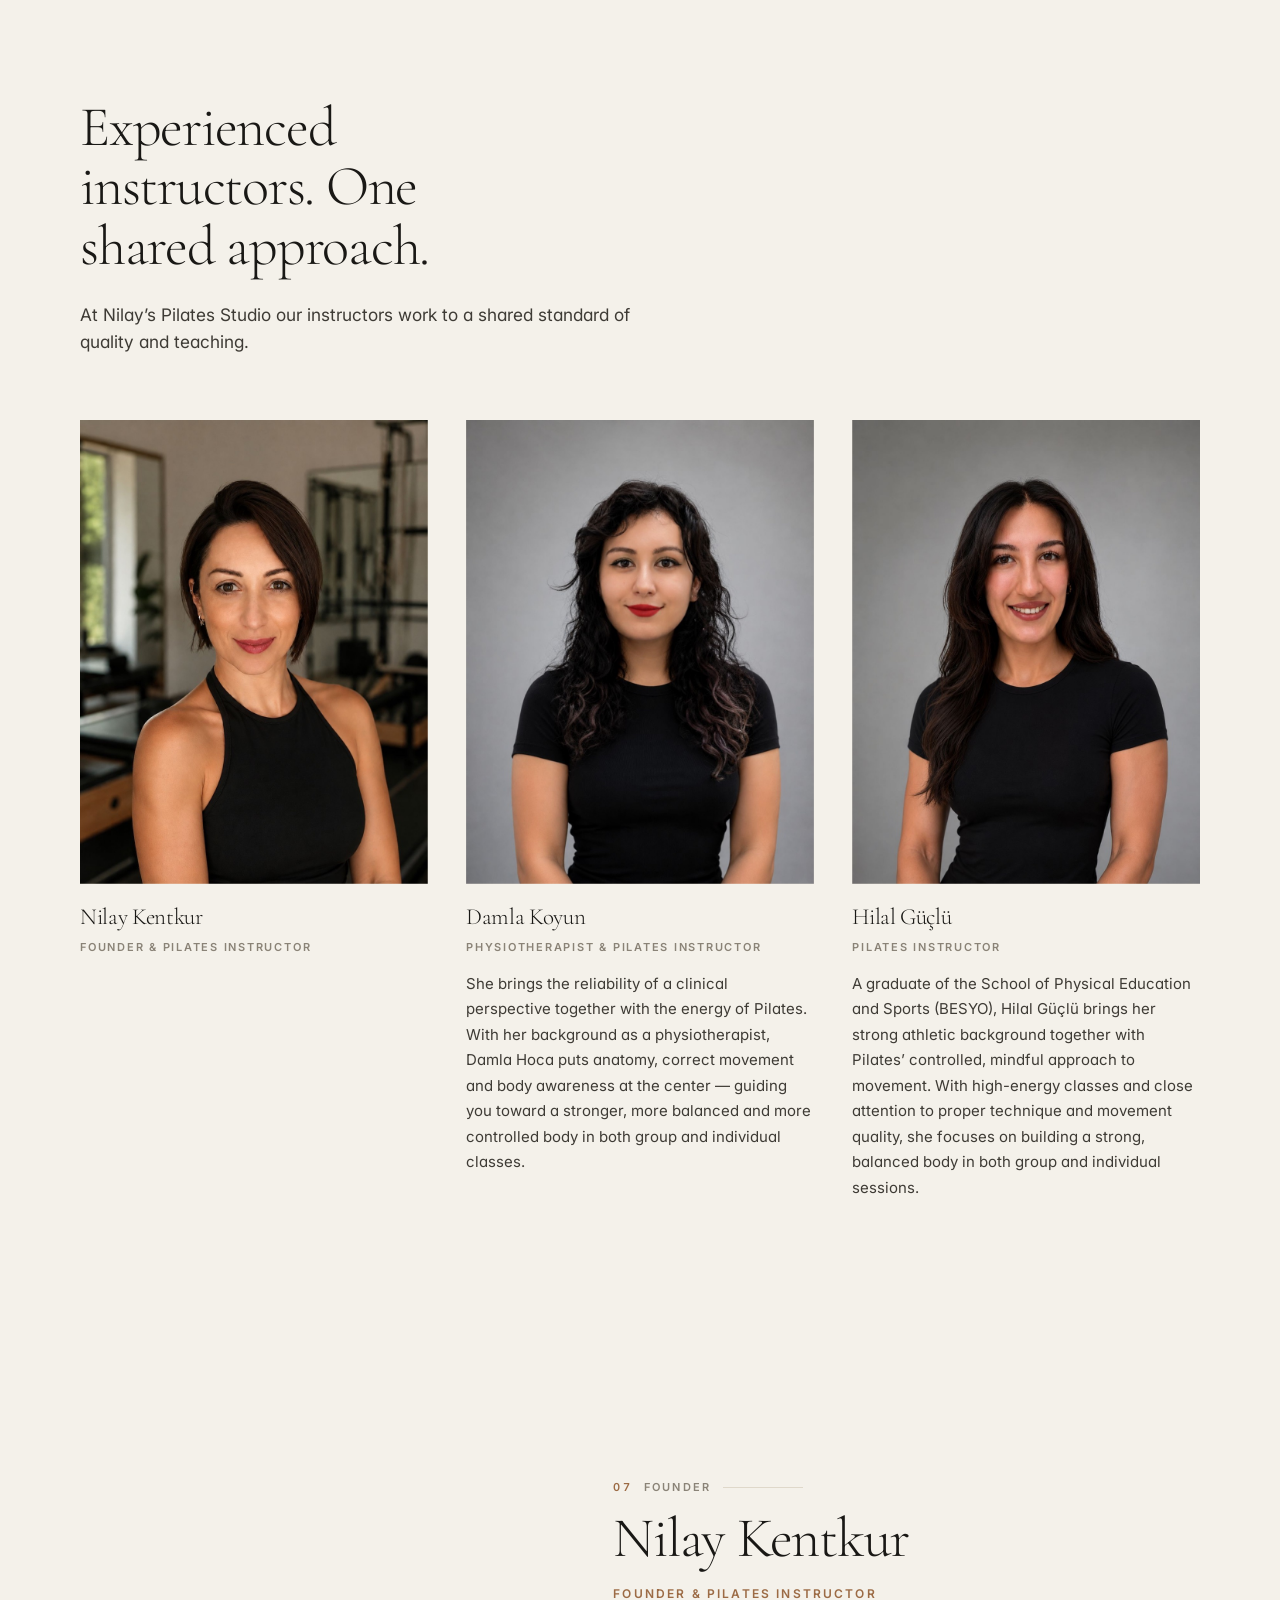
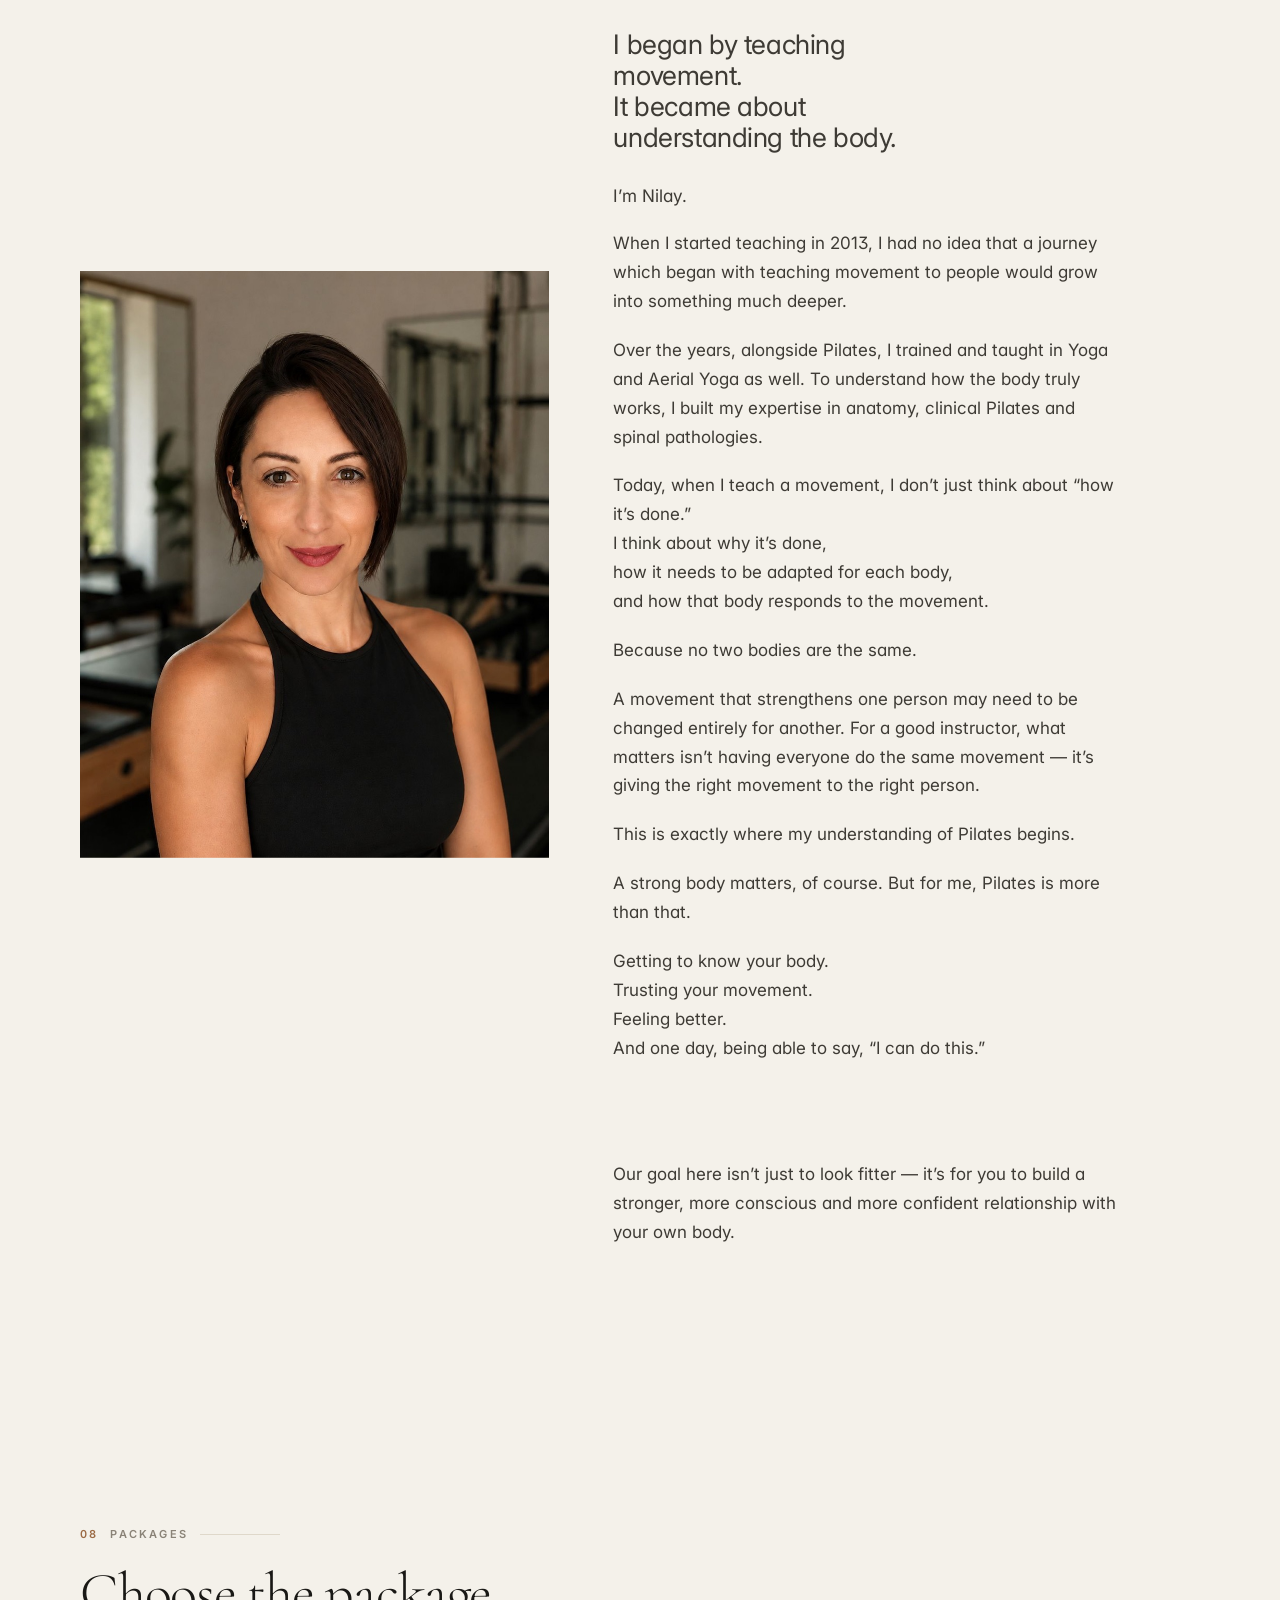
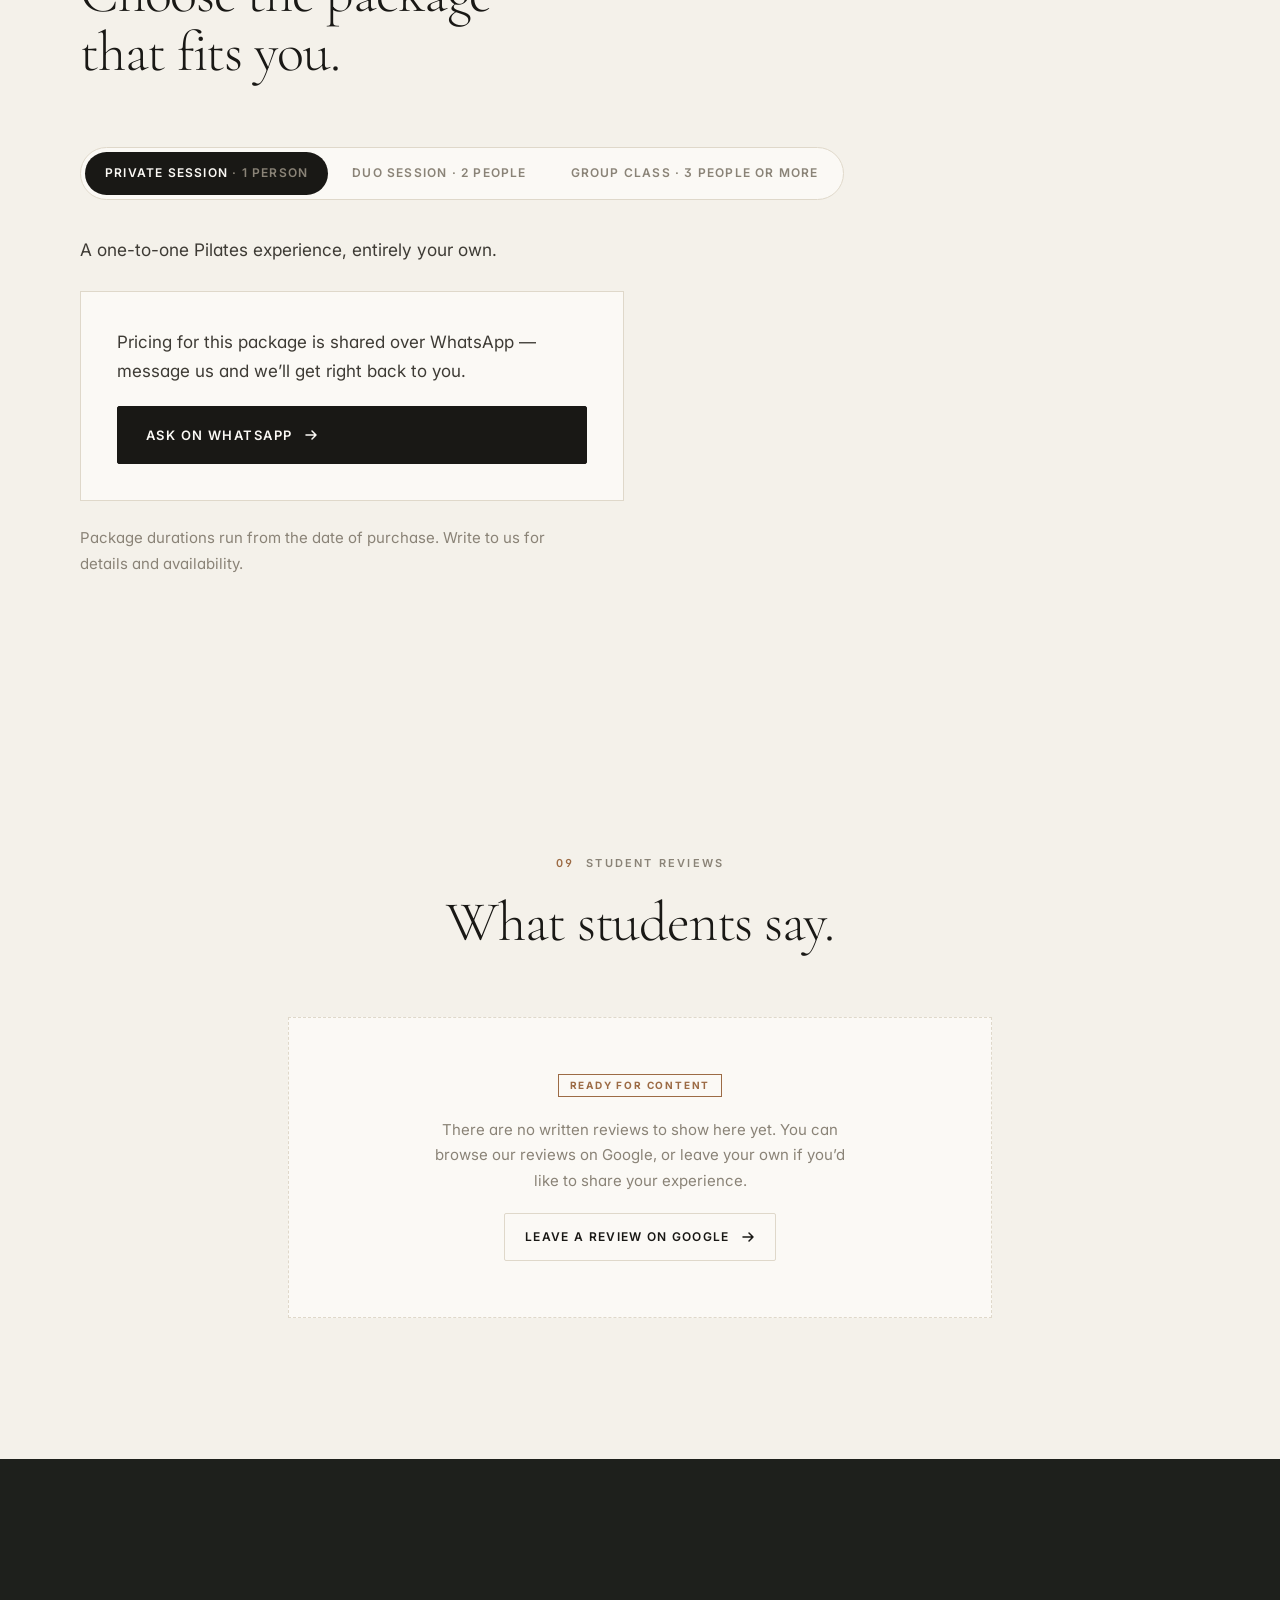
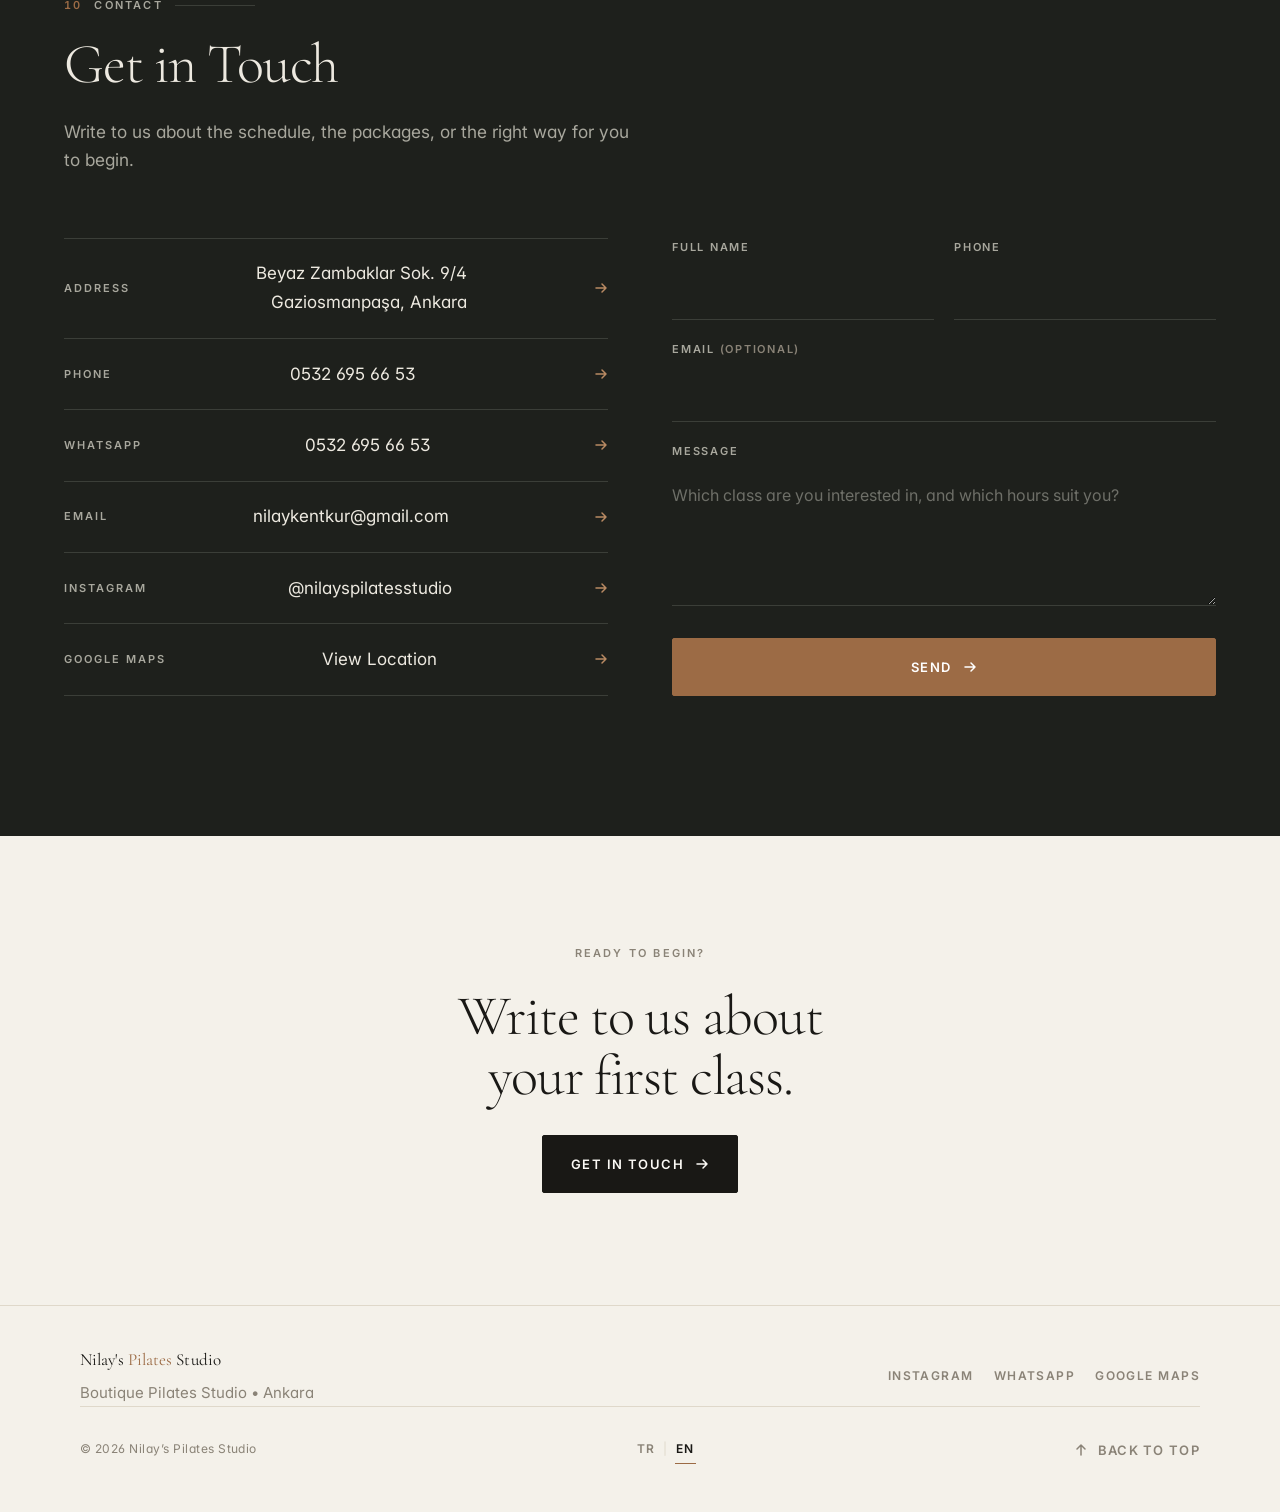
==== commit e9e59c11: "Canlı adres nilayspilates.com'a taşındı Domain satın alındı, GitHub Pages'te custom domain olarak ba" ====
--- a/en/index.html
+++ b/en/index.html
@@ -8,19 +8,19 @@
 <meta name="theme-color" content="#F4F1EA" media="(prefers-color-scheme: light)">
 <meta name="theme-color" content="#1E201C" media="(prefers-color-scheme: dark)">
 <meta name="format-detection" content="telephone=no">
-<link rel="canonical" href="https://kprens.github.io/nilays-pilates-studio/en/">
-<link rel="alternate" hreflang="tr" href="https://kprens.github.io/nilays-pilates-studio/">
-<link rel="alternate" hreflang="en" href="https://kprens.github.io/nilays-pilates-studio/en/">
-<link rel="alternate" hreflang="x-default" href="https://kprens.github.io/nilays-pilates-studio/">
+<link rel="canonical" href="https://nilayspilates.com/en/">
+<link rel="alternate" hreflang="tr" href="https://nilayspilates.com/">
+<link rel="alternate" hreflang="en" href="https://nilayspilates.com/en/">
+<link rel="alternate" hreflang="x-default" href="https://nilayspilates.com/">
 
 <meta property="og:type" content="website">
 <meta property="og:site_name" content="Nilay&#39;s Pilates Studio">
 <meta property="og:title" content="Nilay&#39;s Pilates Studio | Boutique Pilates in Gaziosmanpaşa, Ankara">
 <meta property="og:description" content="A boutique Pilates studio in Gaziosmanpaşa, Ankara. Reformer groups capped at seven, one-to-one private sessions, clinical and pregnancy Pilates. Classes available in English.">
-<meta property="og:url" content="https://kprens.github.io/nilays-pilates-studio/en/">
+<meta property="og:url" content="https://nilayspilates.com/en/">
 <meta property="og:locale" content="en_GB">
 <meta property="og:locale:alternate" content="tr_TR">
-<meta property="og:image" content="https://kprens.github.io/nilays-pilates-studio/assets/img/og.png">
+<meta property="og:image" content="https://nilayspilates.com/assets/img/og.png">
 <meta property="og:image:width" content="1200">
 <meta property="og:image:height" content="630">
 <meta property="og:image:alt" content="Nilay’s Pilates Studio — Gaziosmanpaşa, Ankara">
@@ -36,7 +36,7 @@
 <link rel="stylesheet" href="../assets/css/app.css?v=9c162f07">
 
 <script>document.documentElement.classList.add('js')</script>
-<script type="application/ld+json">{"@context":"https://schema.org","@type":["HealthAndBeautyBusiness","SportsActivityLocation"],"name":"Nilay's Pilates Studio","description":"A boutique Pilates studio in Gaziosmanpaşa, Ankara. Reformer groups capped at seven, one-to-one private sessions, clinical and pregnancy Pilates. Classes available in English.","url":"https://kprens.github.io/nilays-pilates-studio/en/","image":"https://kprens.github.io/nilays-pilates-studio/assets/img/og.png","address":{"@type":"PostalAddress","streetAddress":"Beyaz Zambaklar Sok. 9/4","addressLocality":"Gaziosmanpaşa","addressRegion":"Ankara","addressCountry":"TR"},"hasMap":"https://www.google.com/maps/search/?api=1&query=Nilay%27s%20Pilates%20Studio%20Gaziosmanpa%C5%9Fa%20Ankara","sameAs":["https://instagram.com/nilayspilatesstudio"],"inLanguage":"en","telephone":"+905326956653"}</script>
+<script type="application/ld+json">{"@context":"https://schema.org","@type":["HealthAndBeautyBusiness","SportsActivityLocation"],"name":"Nilay's Pilates Studio","description":"A boutique Pilates studio in Gaziosmanpaşa, Ankara. Reformer groups capped at seven, one-to-one private sessions, clinical and pregnancy Pilates. Classes available in English.","url":"https://nilayspilates.com/en/","image":"https://nilayspilates.com/assets/img/og.png","address":{"@type":"PostalAddress","streetAddress":"Beyaz Zambaklar Sok. 9/4","addressLocality":"Gaziosmanpaşa","addressRegion":"Ankara","addressCountry":"TR"},"hasMap":"https://www.google.com/maps/search/?api=1&query=Nilay%27s%20Pilates%20Studio%20Gaziosmanpa%C5%9Fa%20Ankara","sameAs":["https://instagram.com/nilayspilatesstudio"],"inLanguage":"en","telephone":"+905326956653"}</script>
 </head>
 <body>
 <a class="skip" href="#main">Skip to content</a>
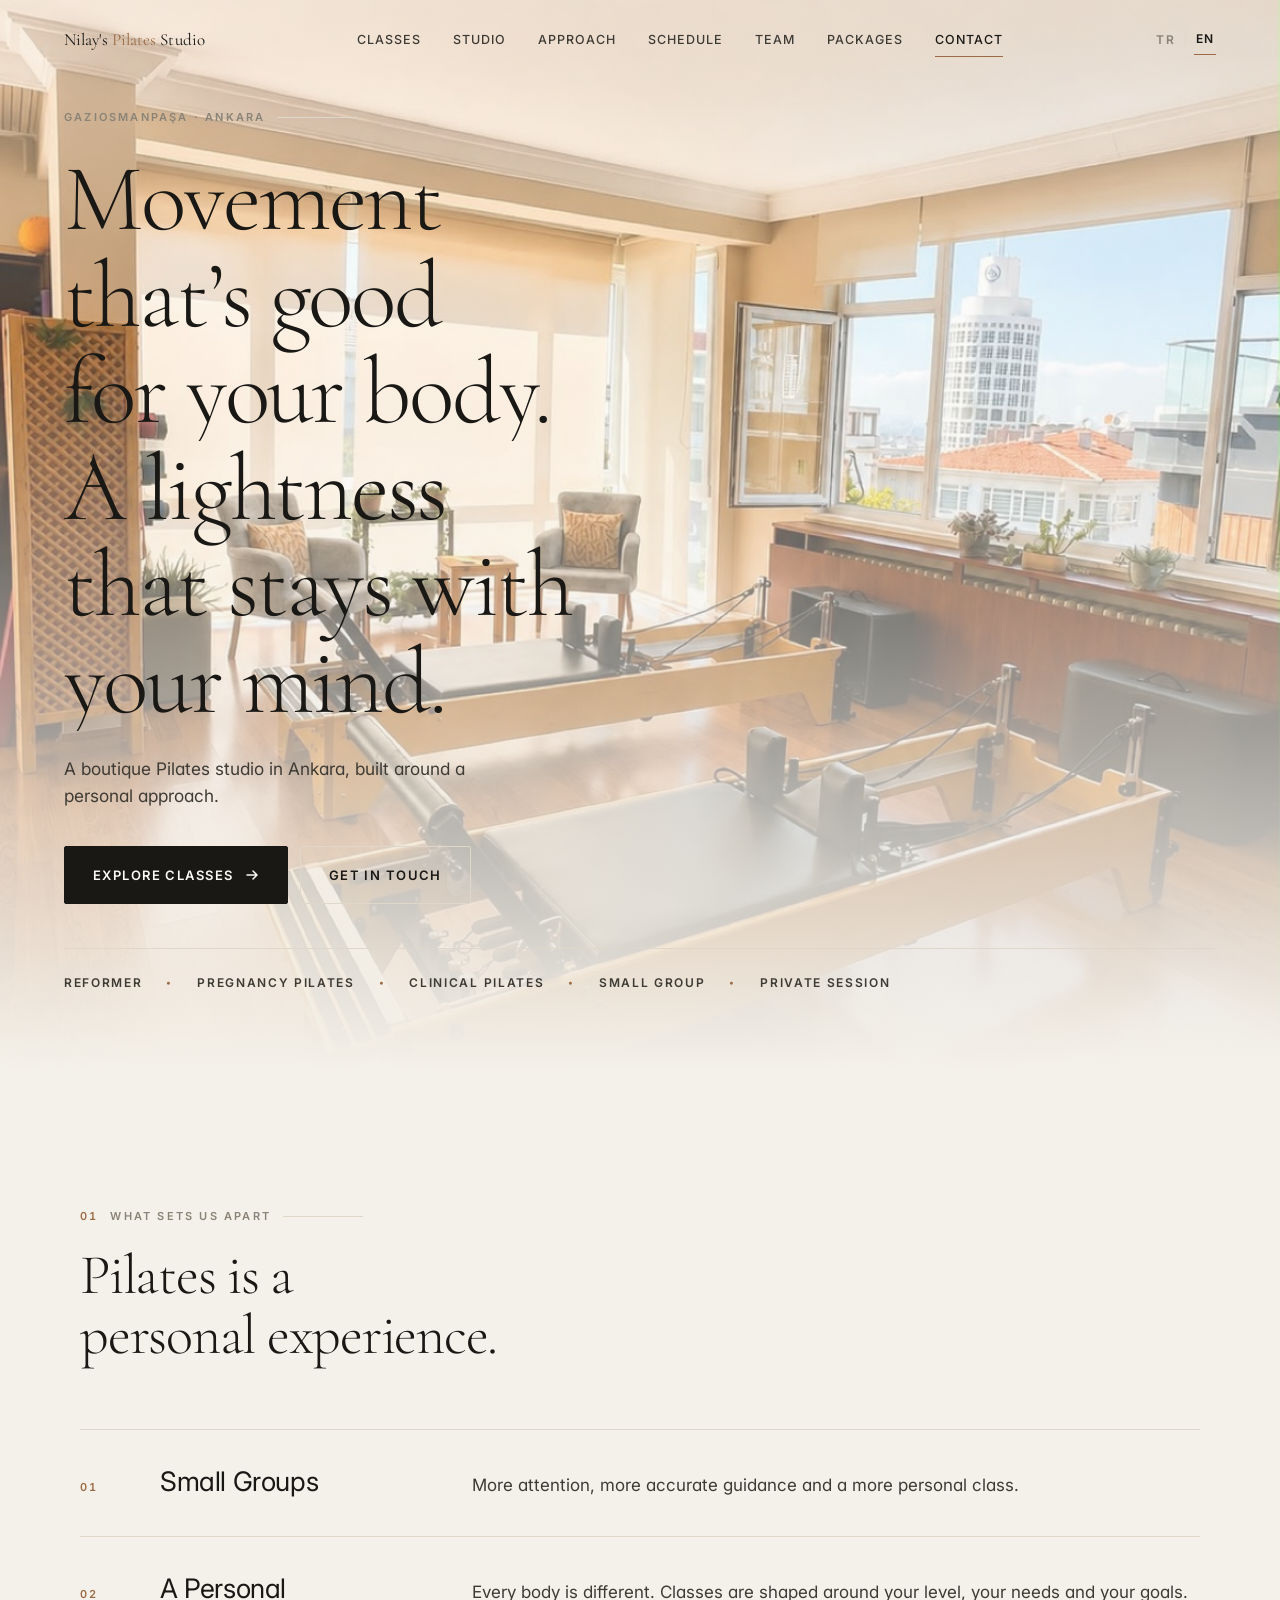
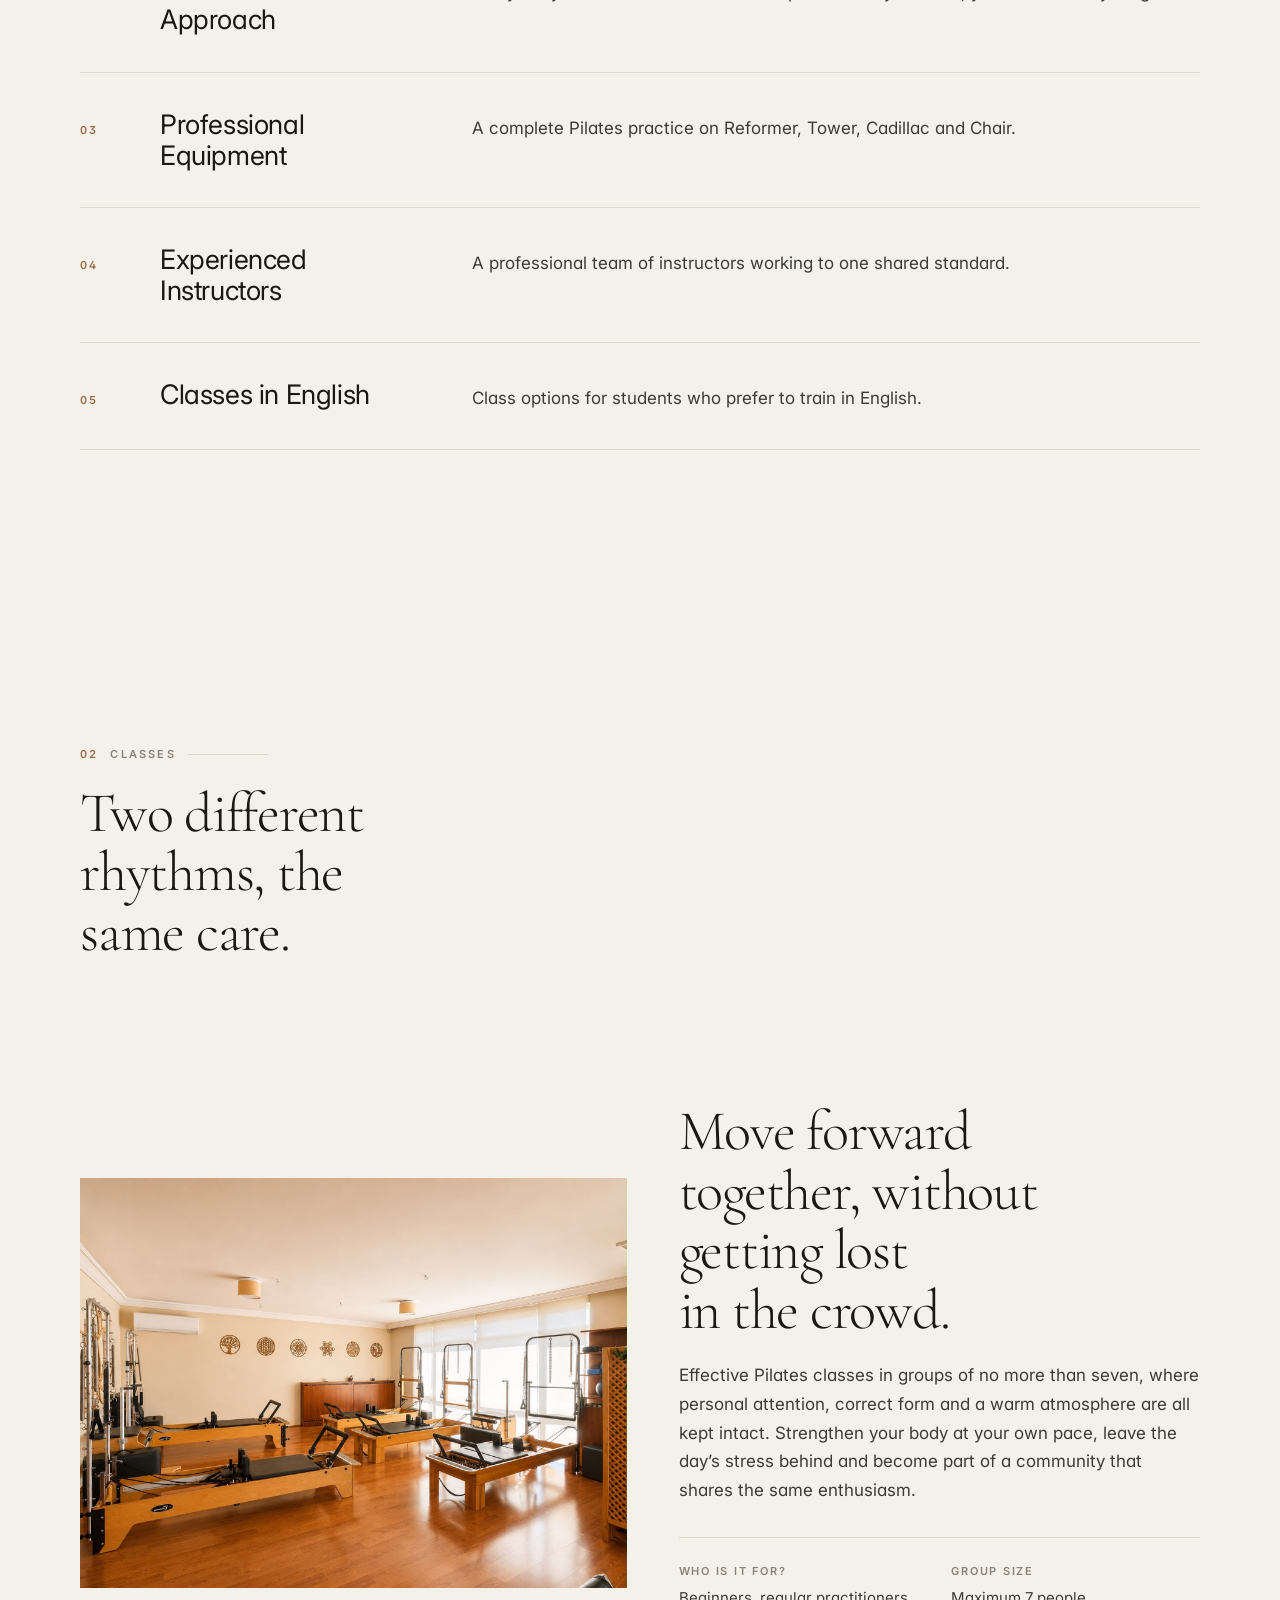
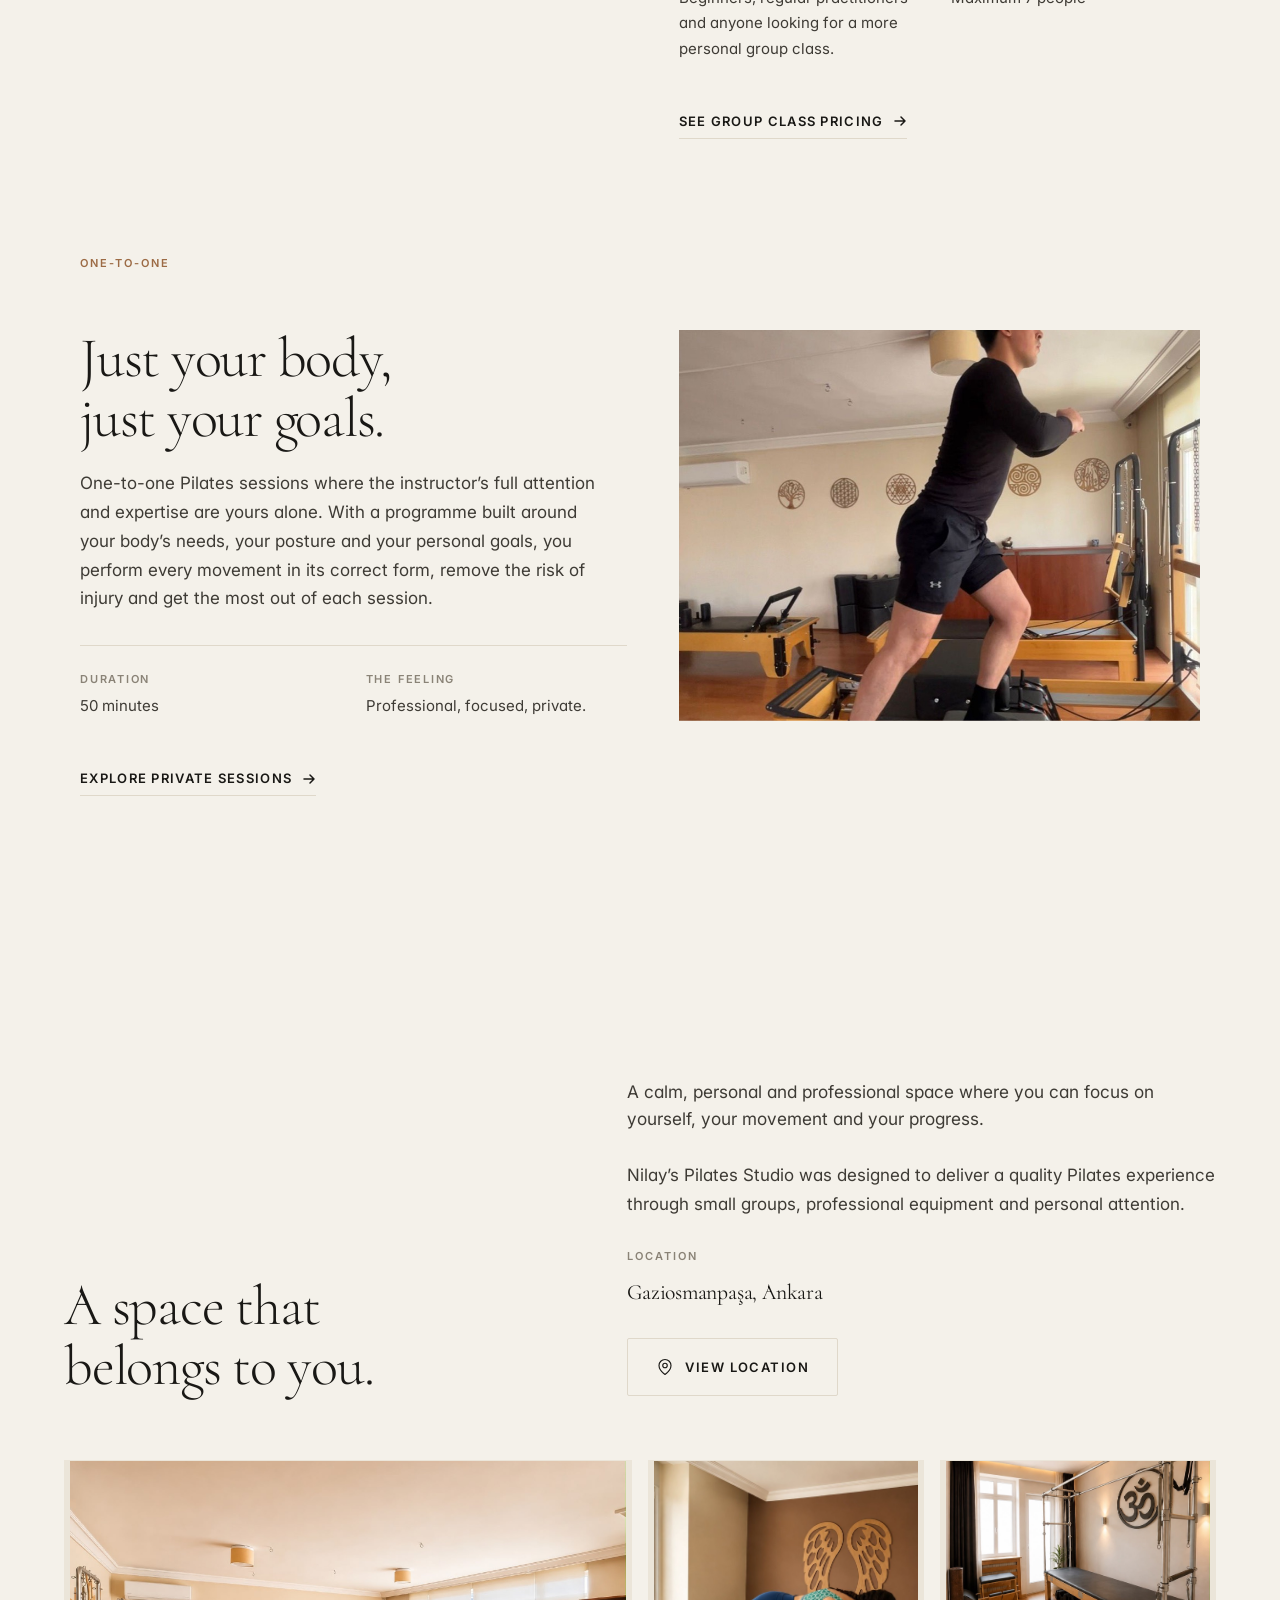
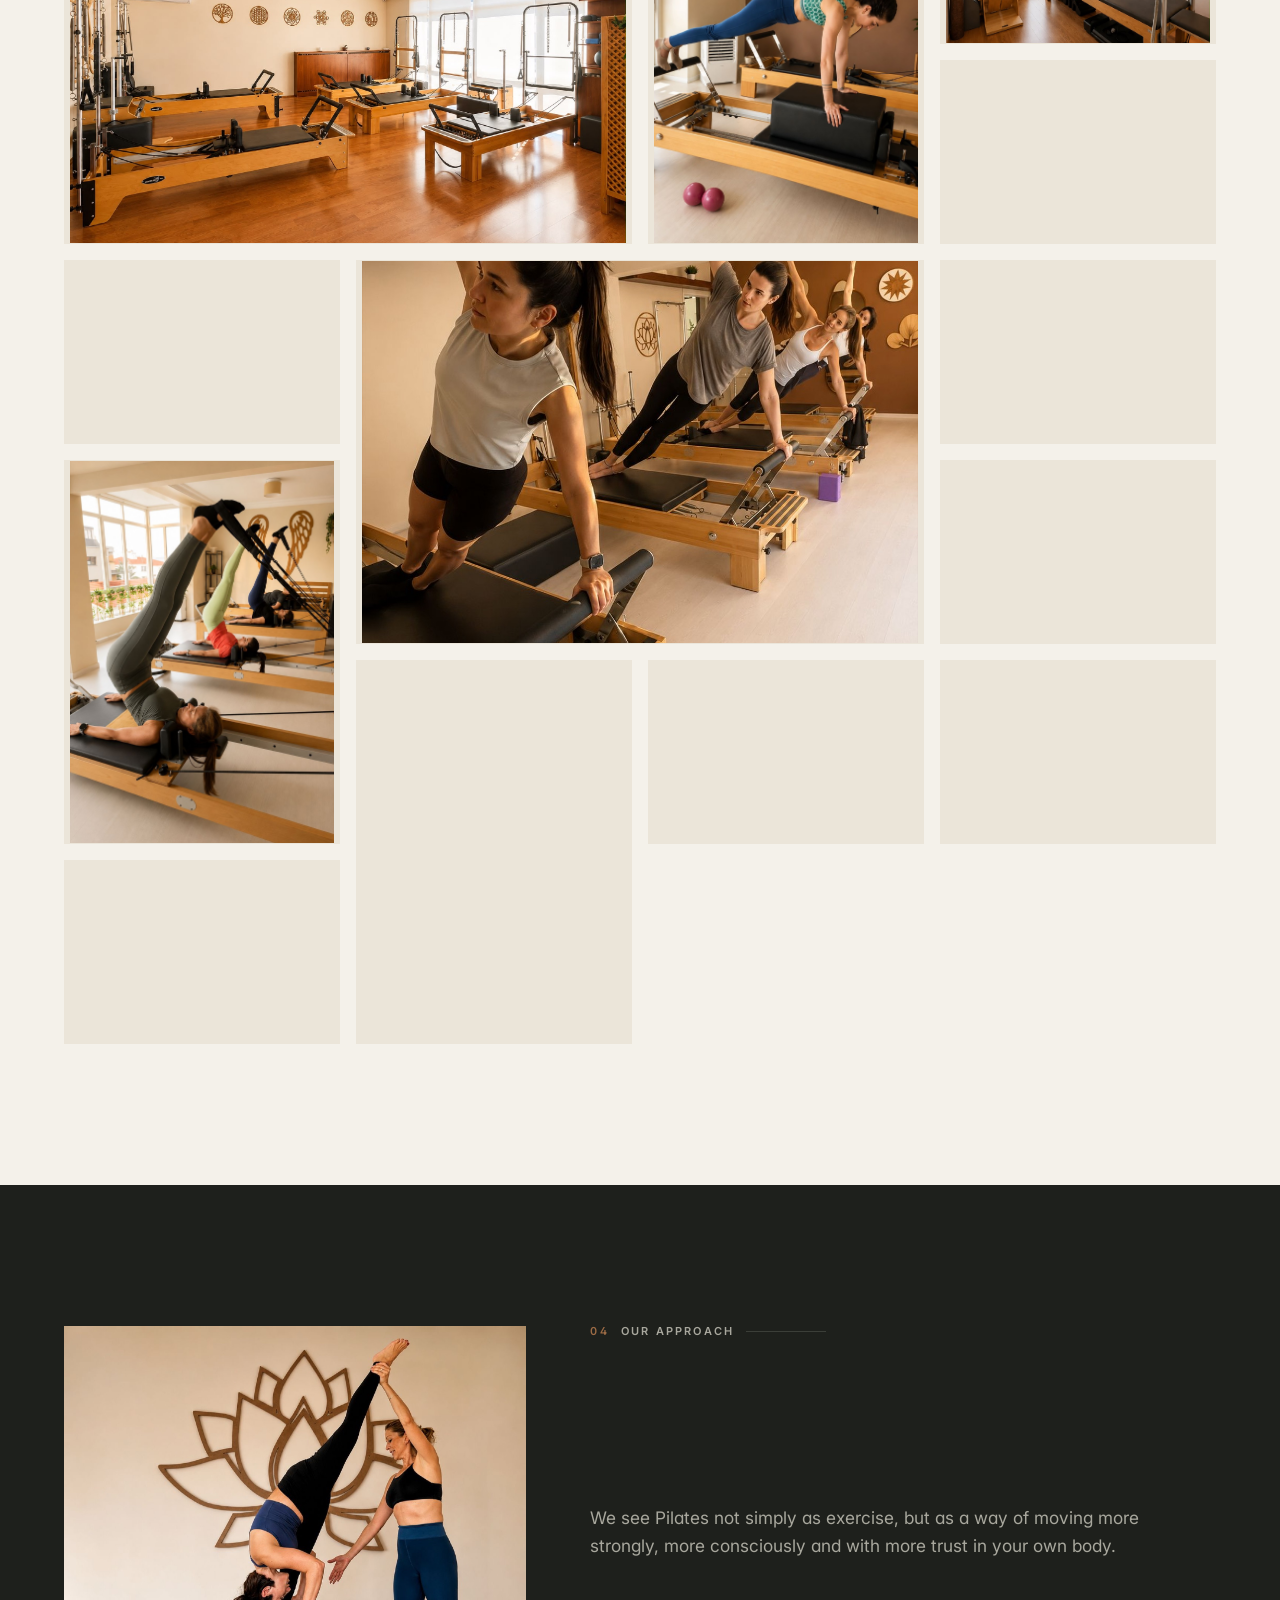
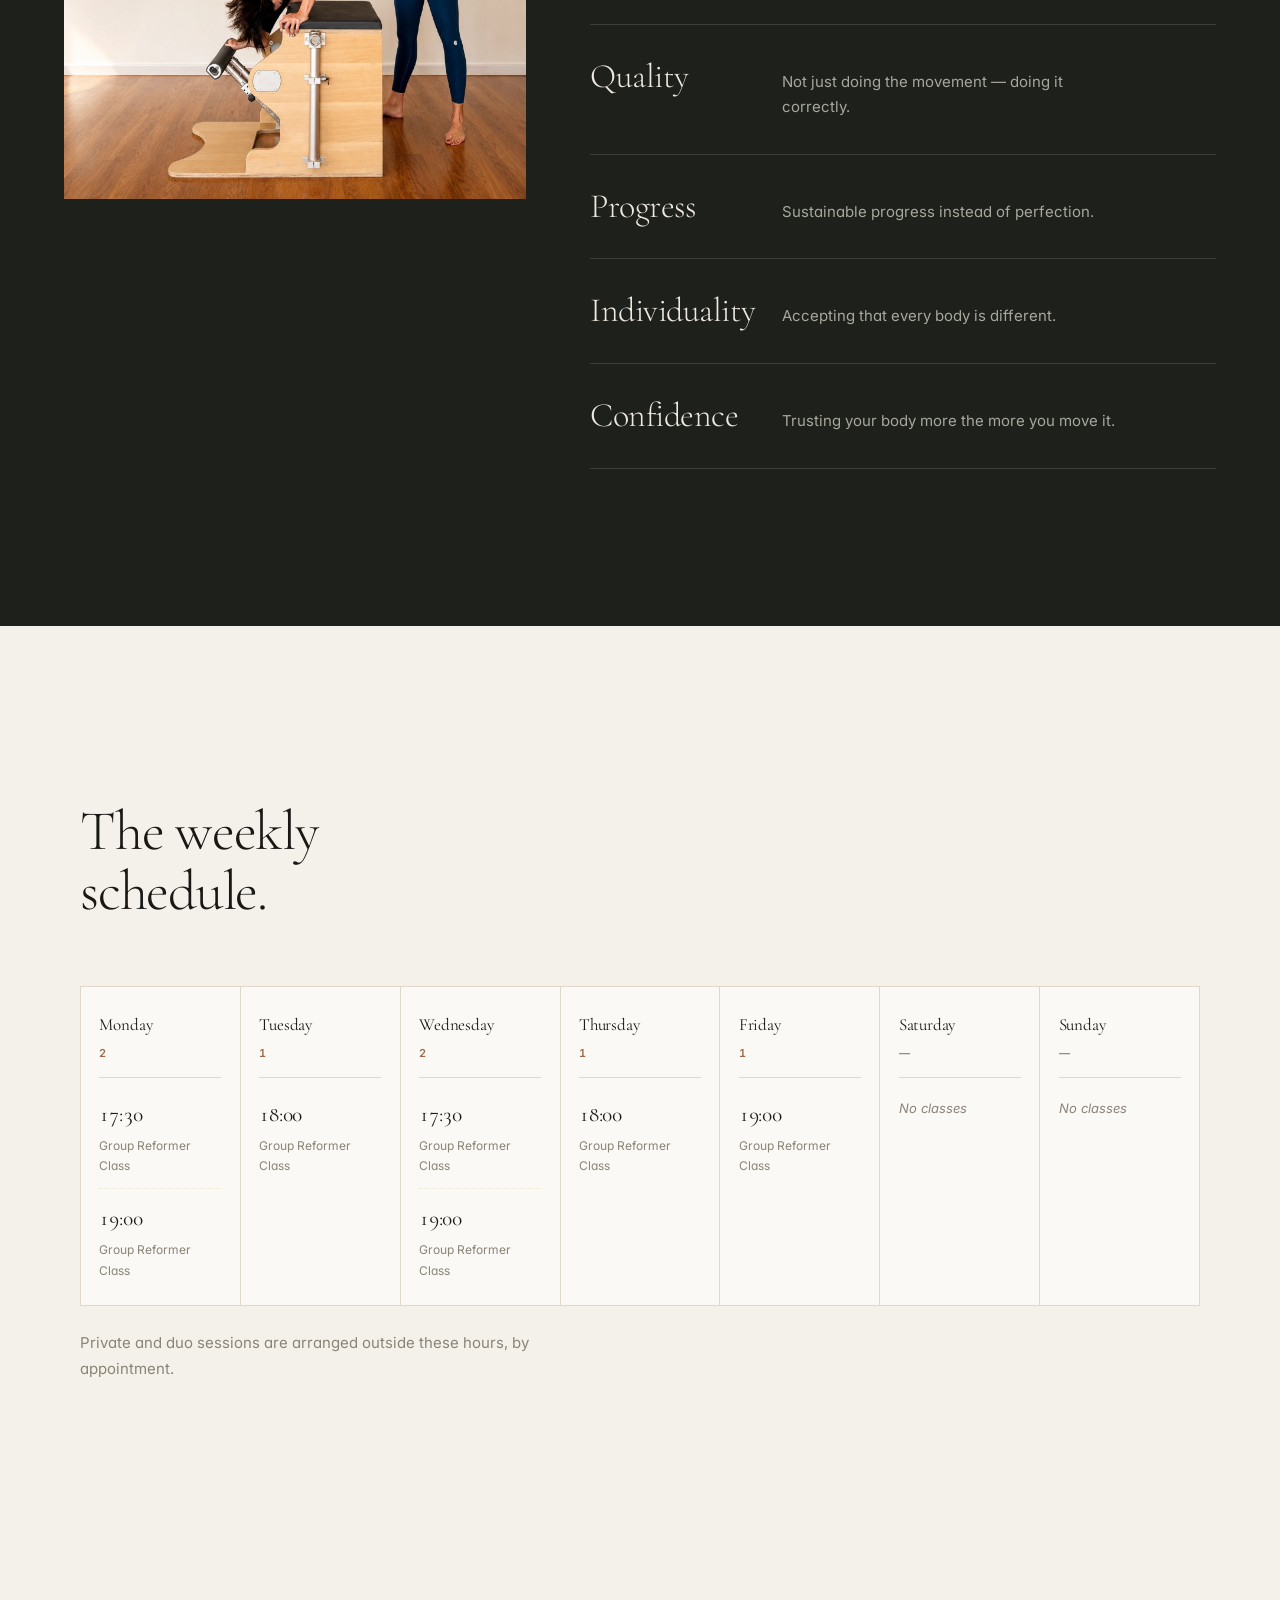
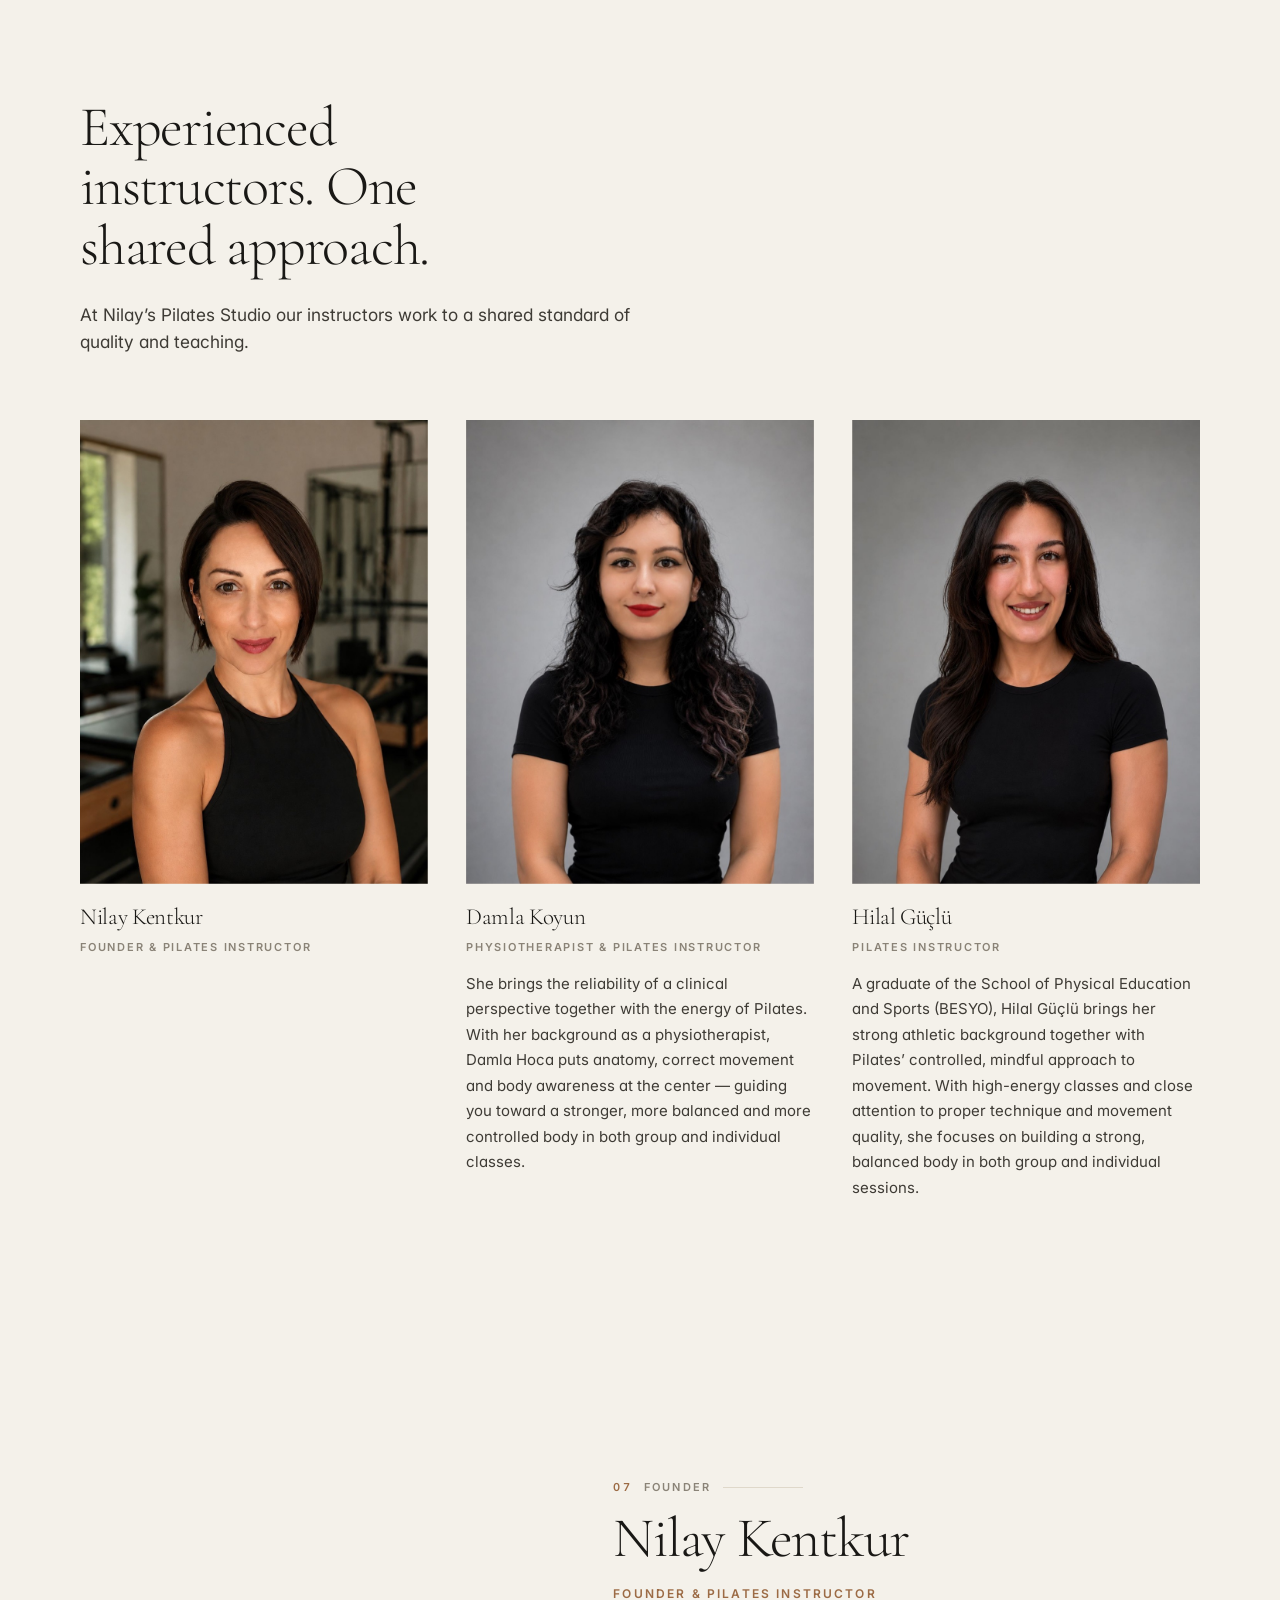
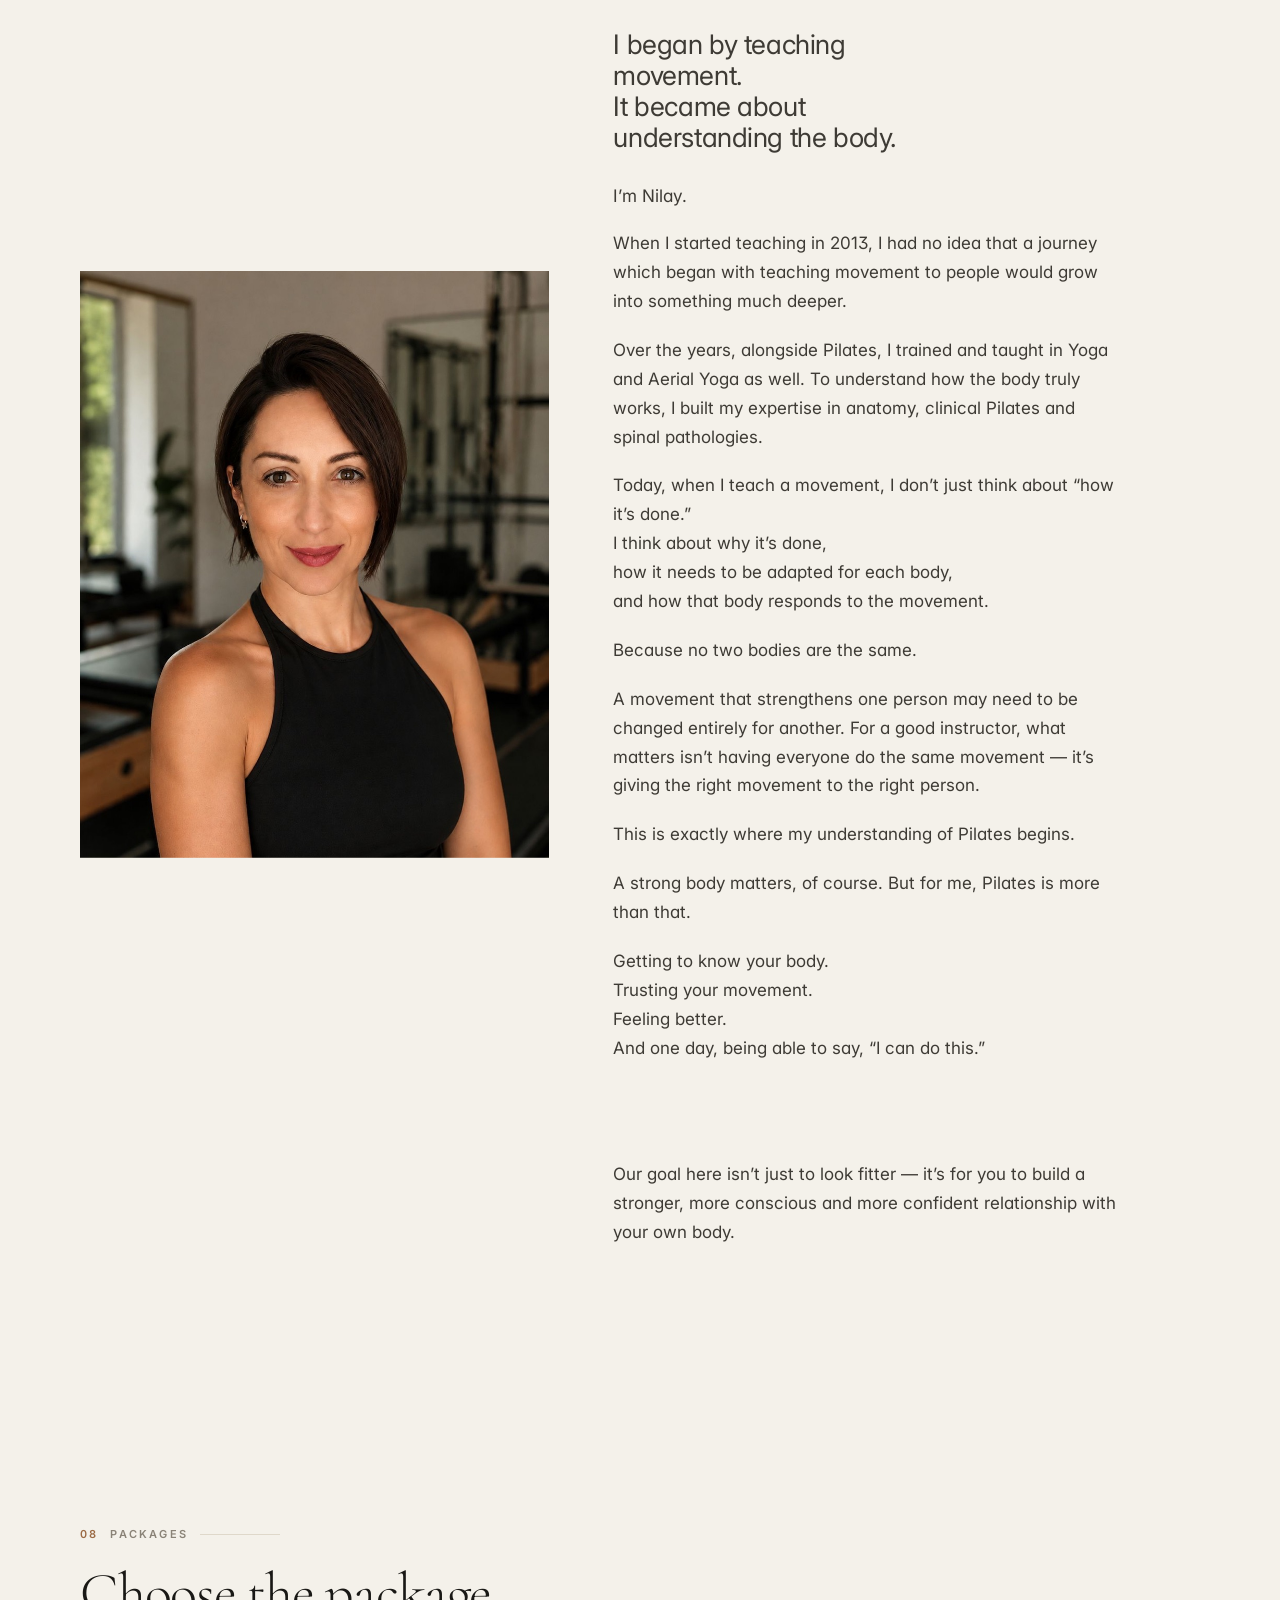
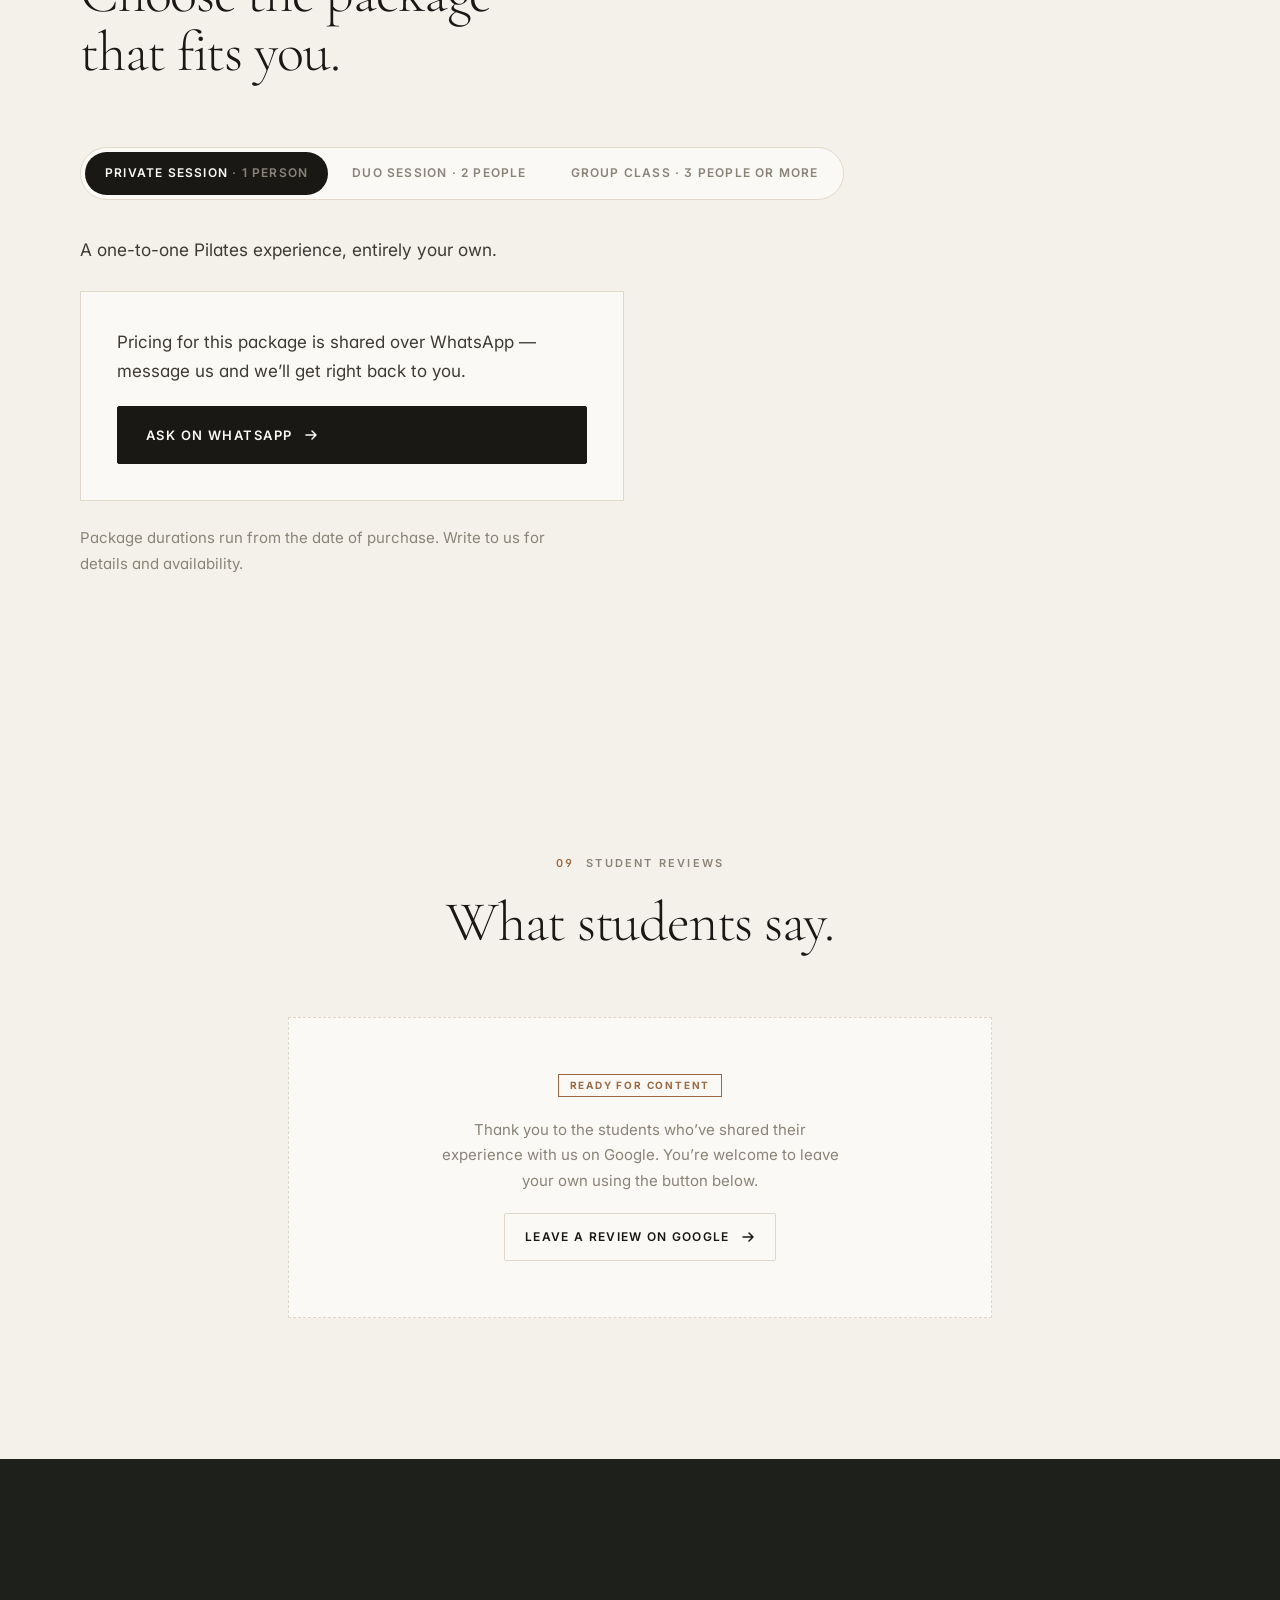
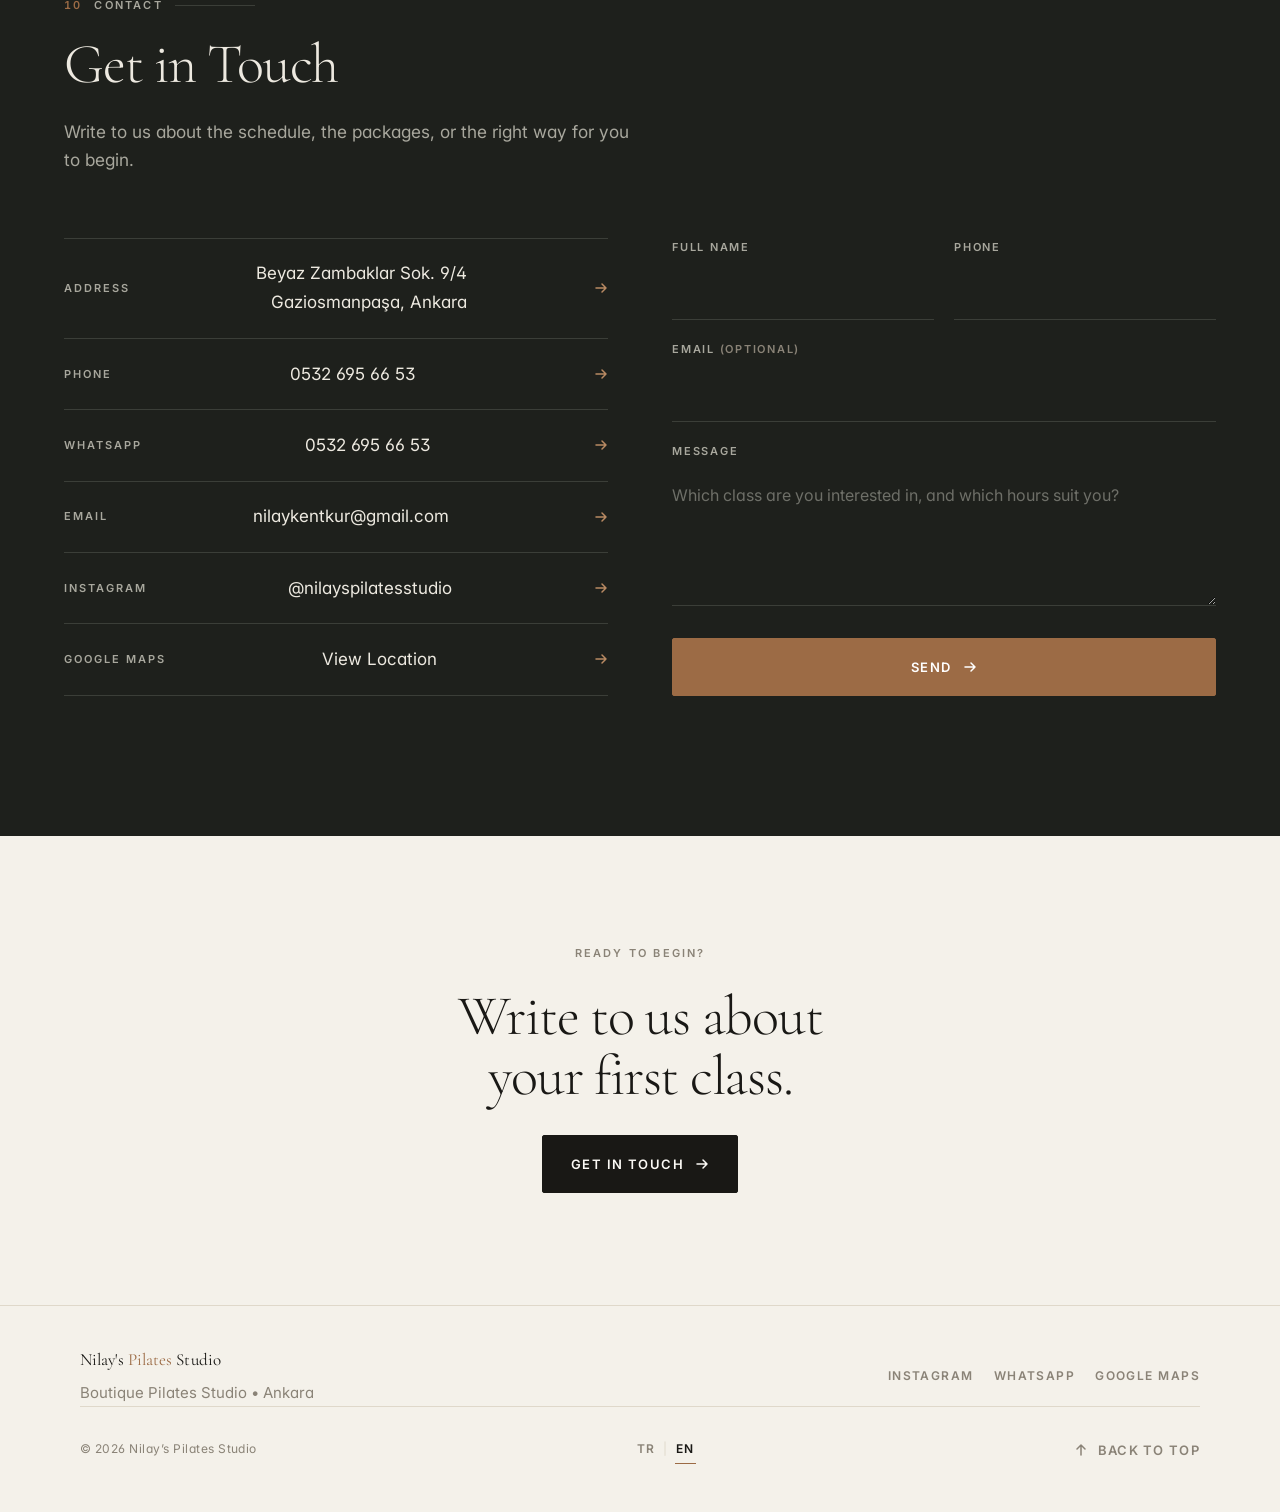
==== commit b37783fe: "Grup dersi fiyatına doğrudan erişim + yorumlar metni güncellendi Nilay Hanım (5 Eyl): grup dersi fiy" ====
--- a/en/index.html
+++ b/en/index.html
@@ -147,7 +147,7 @@
         <dl class="facts" data-reveal style="--d:200ms">
           <div><dt>Who is it for?</dt><dd>Beginners, regular practitioners and anyone looking for a more personal group class.</dd></div><div><dt>Group size</dt><dd>Maximum 7 people</dd></div>
         </dl>
-        <a class="link" href="#program" data-reveal style="--d:260ms">See the Schedule<svg class="arw" width="14" height="14" viewBox="0 0 14 14" aria-hidden="true" fill="none" stroke="currentColor" stroke-width="1.5" stroke-linecap="round" stroke-linejoin="round"><path d="M2 7h10M8 3l4 4-4 4"/></svg></a>
+        <a class="link" href="#paketler" data-tab-target="grup" data-reveal style="--d:260ms">See Group Class Pricing<svg class="arw" width="14" height="14" viewBox="0 0 14 14" aria-hidden="true" fill="none" stroke="currentColor" stroke-width="1.5" stroke-linecap="round" stroke-linejoin="round"><path d="M2 7h10M8 3l4 4-4 4"/></svg></a>
       </div>
     </article><article class="class-row flip">
       <figure class="figure " data-reveal="img" style="--d:40ms">
@@ -163,7 +163,7 @@
         <dl class="facts" data-reveal style="--d:200ms">
           <div><dt>Duration</dt><dd>50 minutes</dd></div><div><dt>The feeling</dt><dd>Professional, focused, private.</dd></div>
         </dl>
-        <a class="link" href="#paketler" data-reveal style="--d:260ms">Explore Private Sessions<svg class="arw" width="14" height="14" viewBox="0 0 14 14" aria-hidden="true" fill="none" stroke="currentColor" stroke-width="1.5" stroke-linecap="round" stroke-linejoin="round"><path d="M2 7h10M8 3l4 4-4 4"/></svg></a>
+        <a class="link" href="#paketler" data-tab-target="ozel" data-reveal style="--d:260ms">Explore Private Sessions<svg class="arw" width="14" height="14" viewBox="0 0 14 14" aria-hidden="true" fill="none" stroke="currentColor" stroke-width="1.5" stroke-linecap="round" stroke-linejoin="round"><path d="M2 7h10M8 3l4 4-4 4"/></svg></a>
       </div>
     </article>
   </div>
@@ -548,7 +548,7 @@
   </div>
     <div class="reviews-empty" data-reveal="fade">
         <span class="badge">Ready for content</span>
-        <p>There are no written reviews to show here yet. You can browse our reviews on Google, or leave your own if you’d like to share your experience.</p>
+        <p>Thank you to the students who’ve shared their experience with us on Google. You’re welcome to leave your own using the button below.</p>
         <a class="btn btn-ghost btn-sm" href="https://g.page/r/CRALqW3KsQSrEBE/review" target="_blank" rel="noopener noreferrer">Leave a review on Google<svg class="arw" width="14" height="14" viewBox="0 0 14 14" aria-hidden="true" fill="none" stroke="currentColor" stroke-width="1.5" stroke-linecap="round" stroke-linejoin="round"><path d="M2 7h10M8 3l4 4-4 4"/></svg></a>
       </div>
   </div>
@@ -657,6 +657,6 @@
 <a class="sticky-wa" id="sticky-wa" href="https://wa.me/905326956653" target="_blank" rel="noopener noreferrer"
    aria-label="Chat on WhatsApp"><svg width="18" height="18" viewBox="0 0 24 24" fill="currentColor" aria-hidden="true"><path d="M12.04 2C6.58 2 2.13 6.45 2.13 11.91c0 1.75.46 3.45 1.32 4.95L2 22l5.25-1.38a9.9 9.9 0 0 0 4.79 1.22h.01c5.46 0 9.91-4.45 9.91-9.91 0-2.65-1.03-5.14-2.9-7.01A9.82 9.82 0 0 0 12.04 2Zm0 18.13a8.2 8.2 0 0 1-4.19-1.15l-.3-.18-3.12.82.83-3.04-.2-.31a8.19 8.19 0 0 1-1.26-4.36c0-4.54 3.7-8.24 8.25-8.24 2.2 0 4.27.86 5.83 2.42a8.19 8.19 0 0 1 2.41 5.83c0 4.54-3.7 8.21-8.25 8.21Zm4.52-6.16c-.25-.12-1.47-.72-1.69-.81-.23-.08-.39-.12-.56.13-.16.25-.64.8-.79.97-.14.16-.29.19-.54.06-.25-.12-1.05-.39-2-1.23-.74-.66-1.24-1.47-1.38-1.72-.15-.25-.02-.39.11-.51.11-.11.25-.29.37-.44.12-.14.16-.25.25-.41.08-.17.04-.31-.02-.43-.06-.12-.56-1.34-.76-1.84-.2-.48-.41-.42-.56-.42h-.48c-.17 0-.43.06-.66.31-.23.25-.87.85-.87 2.07s.89 2.4 1.02 2.56c.12.17 1.75 2.67 4.23 3.74.59.26 1.05.41 1.41.52.59.19 1.13.16 1.56.1.48-.07 1.47-.6 1.68-1.18.21-.58.21-1.08.14-1.18-.06-.11-.22-.17-.47-.29Z"/></svg><span class="lbl">Chat on WhatsApp</span></a>
 
-<script src="../assets/js/app.js?v=2c323029" defer></script>
+<script src="../assets/js/app.js?v=56ba3e5c" defer></script>
 </body>
 </html>
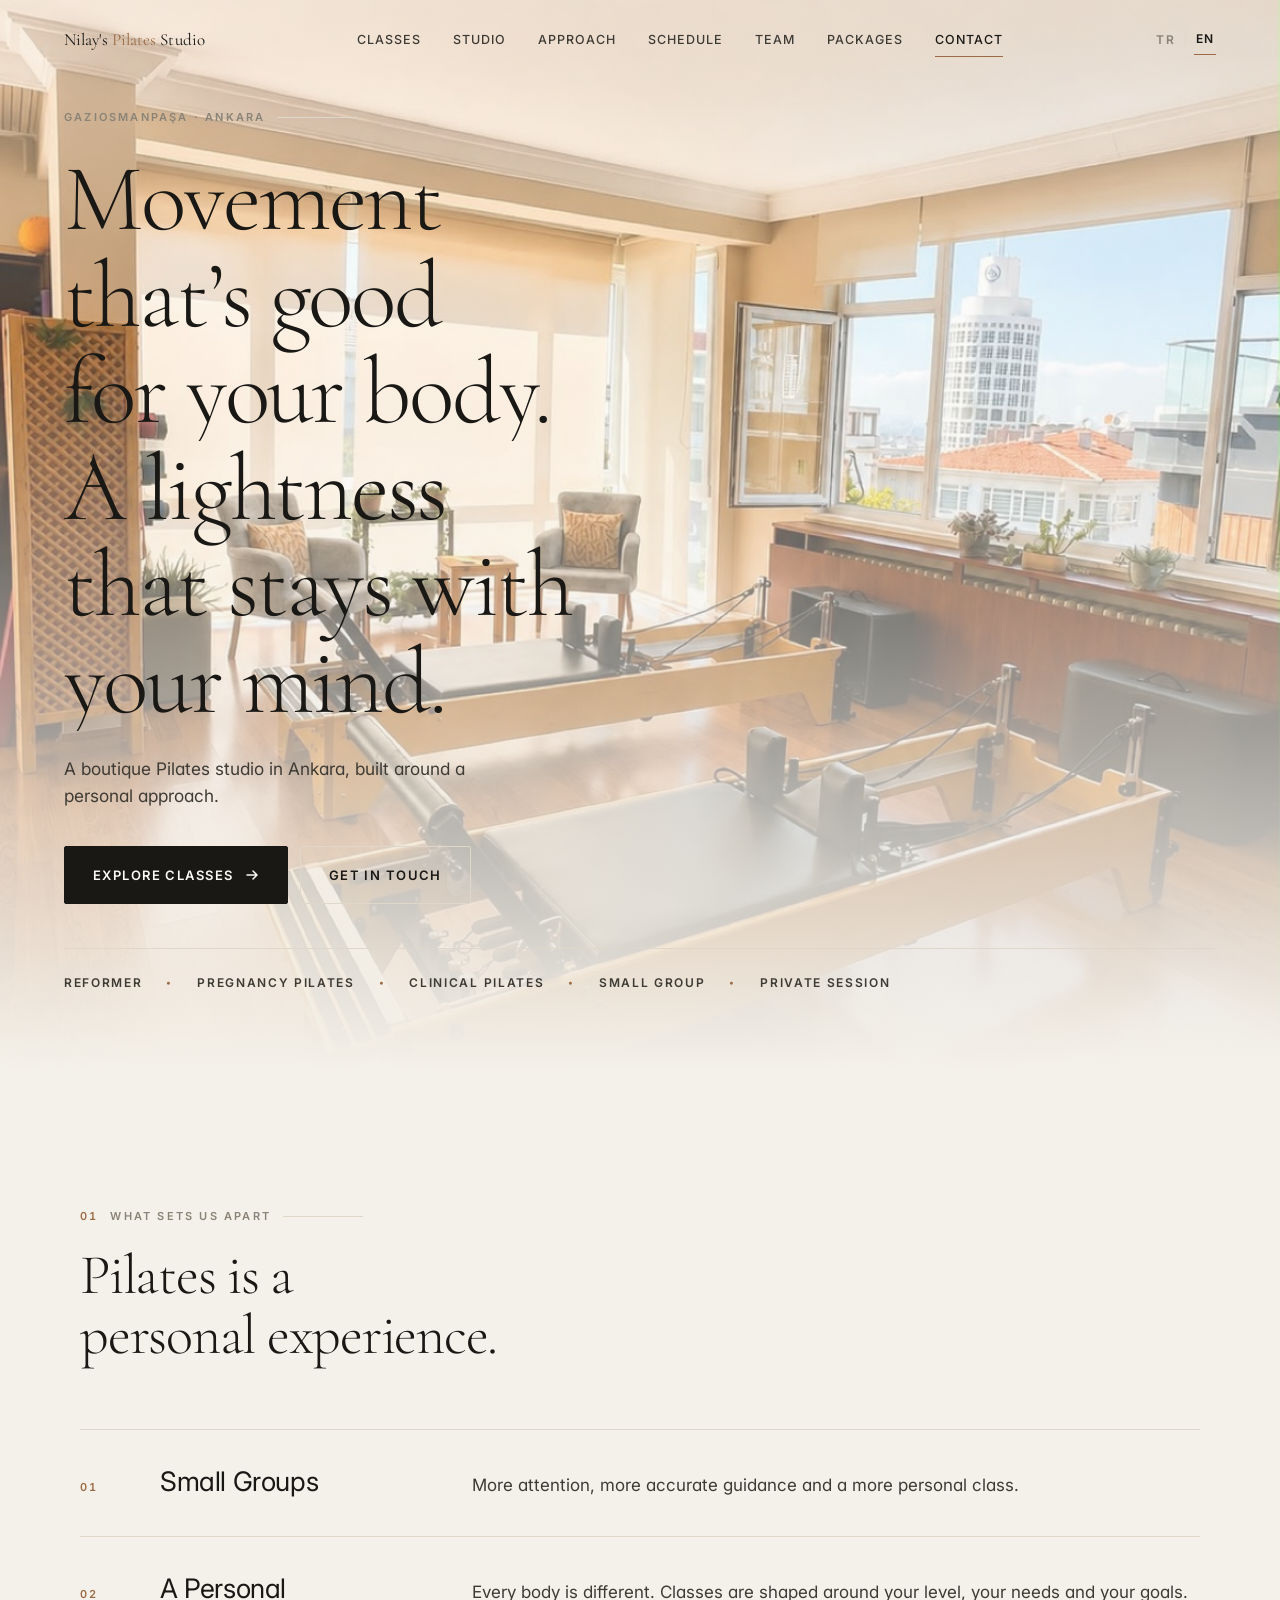
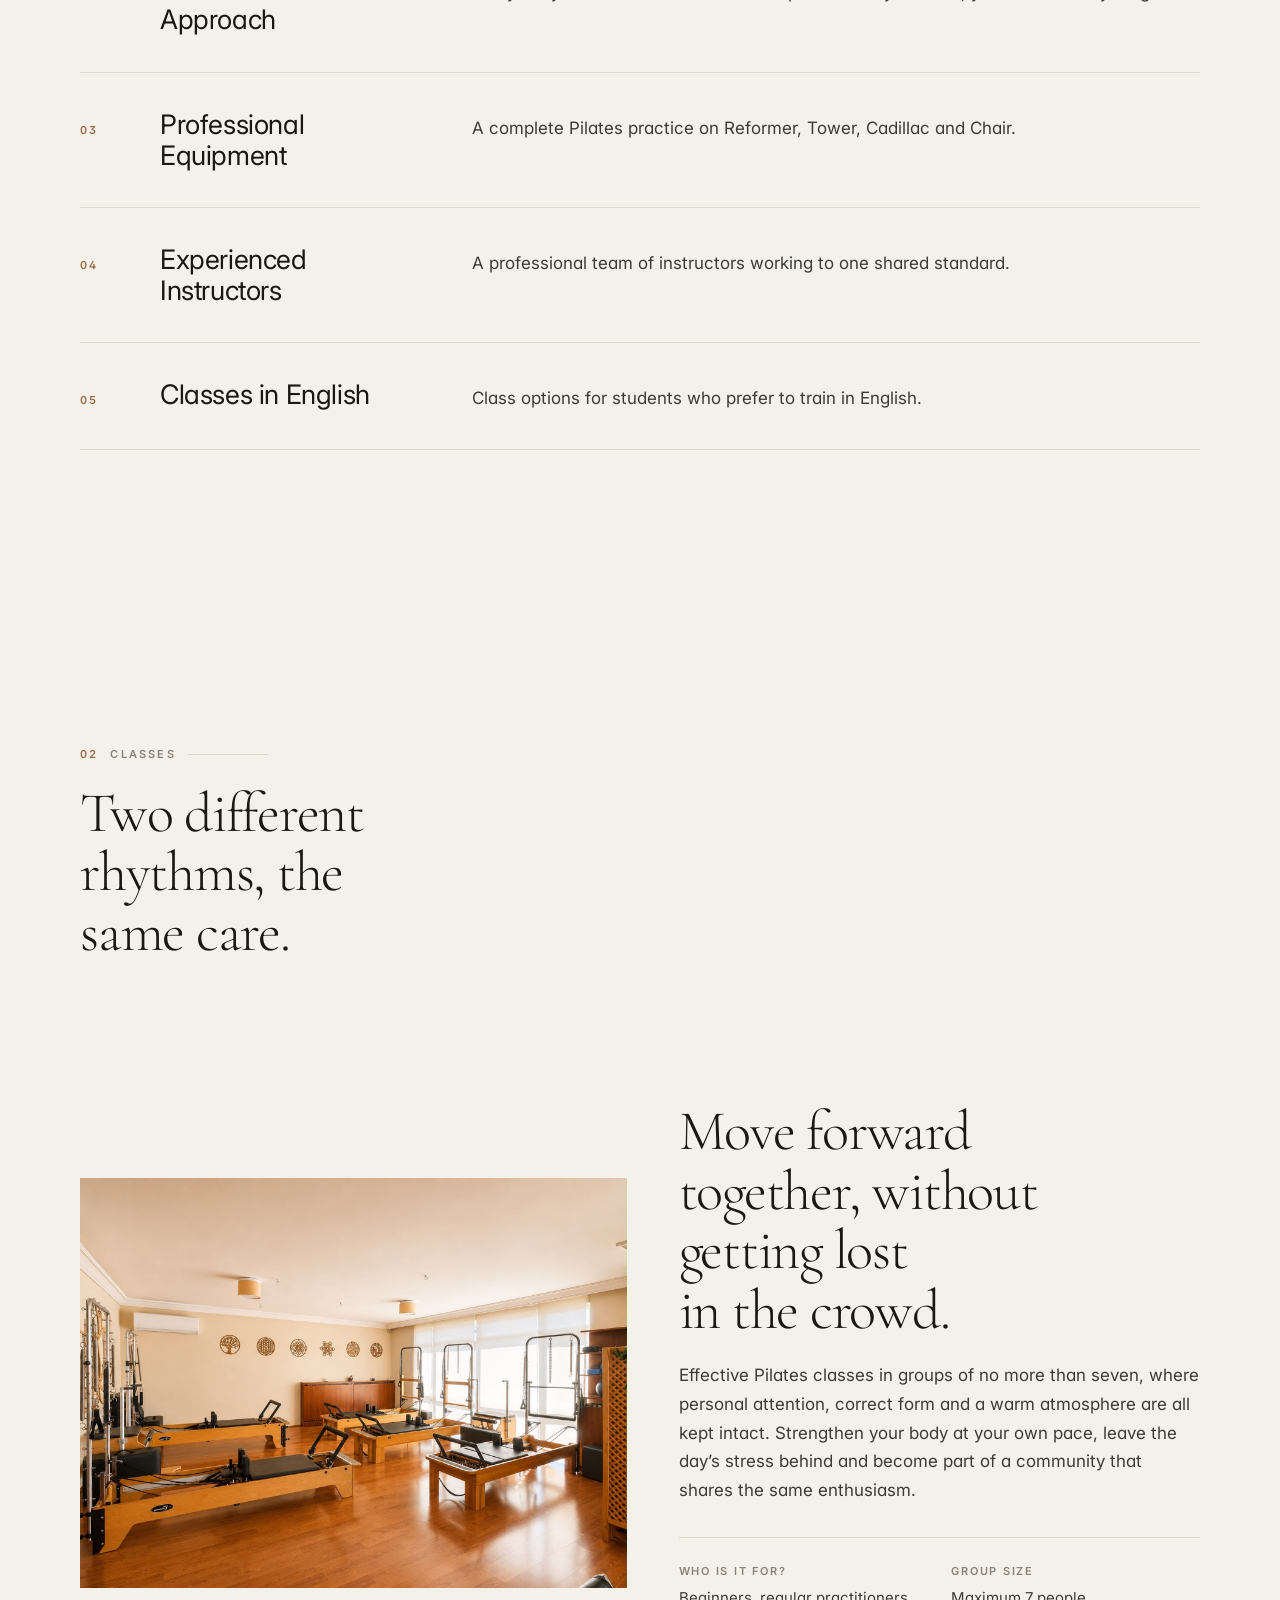
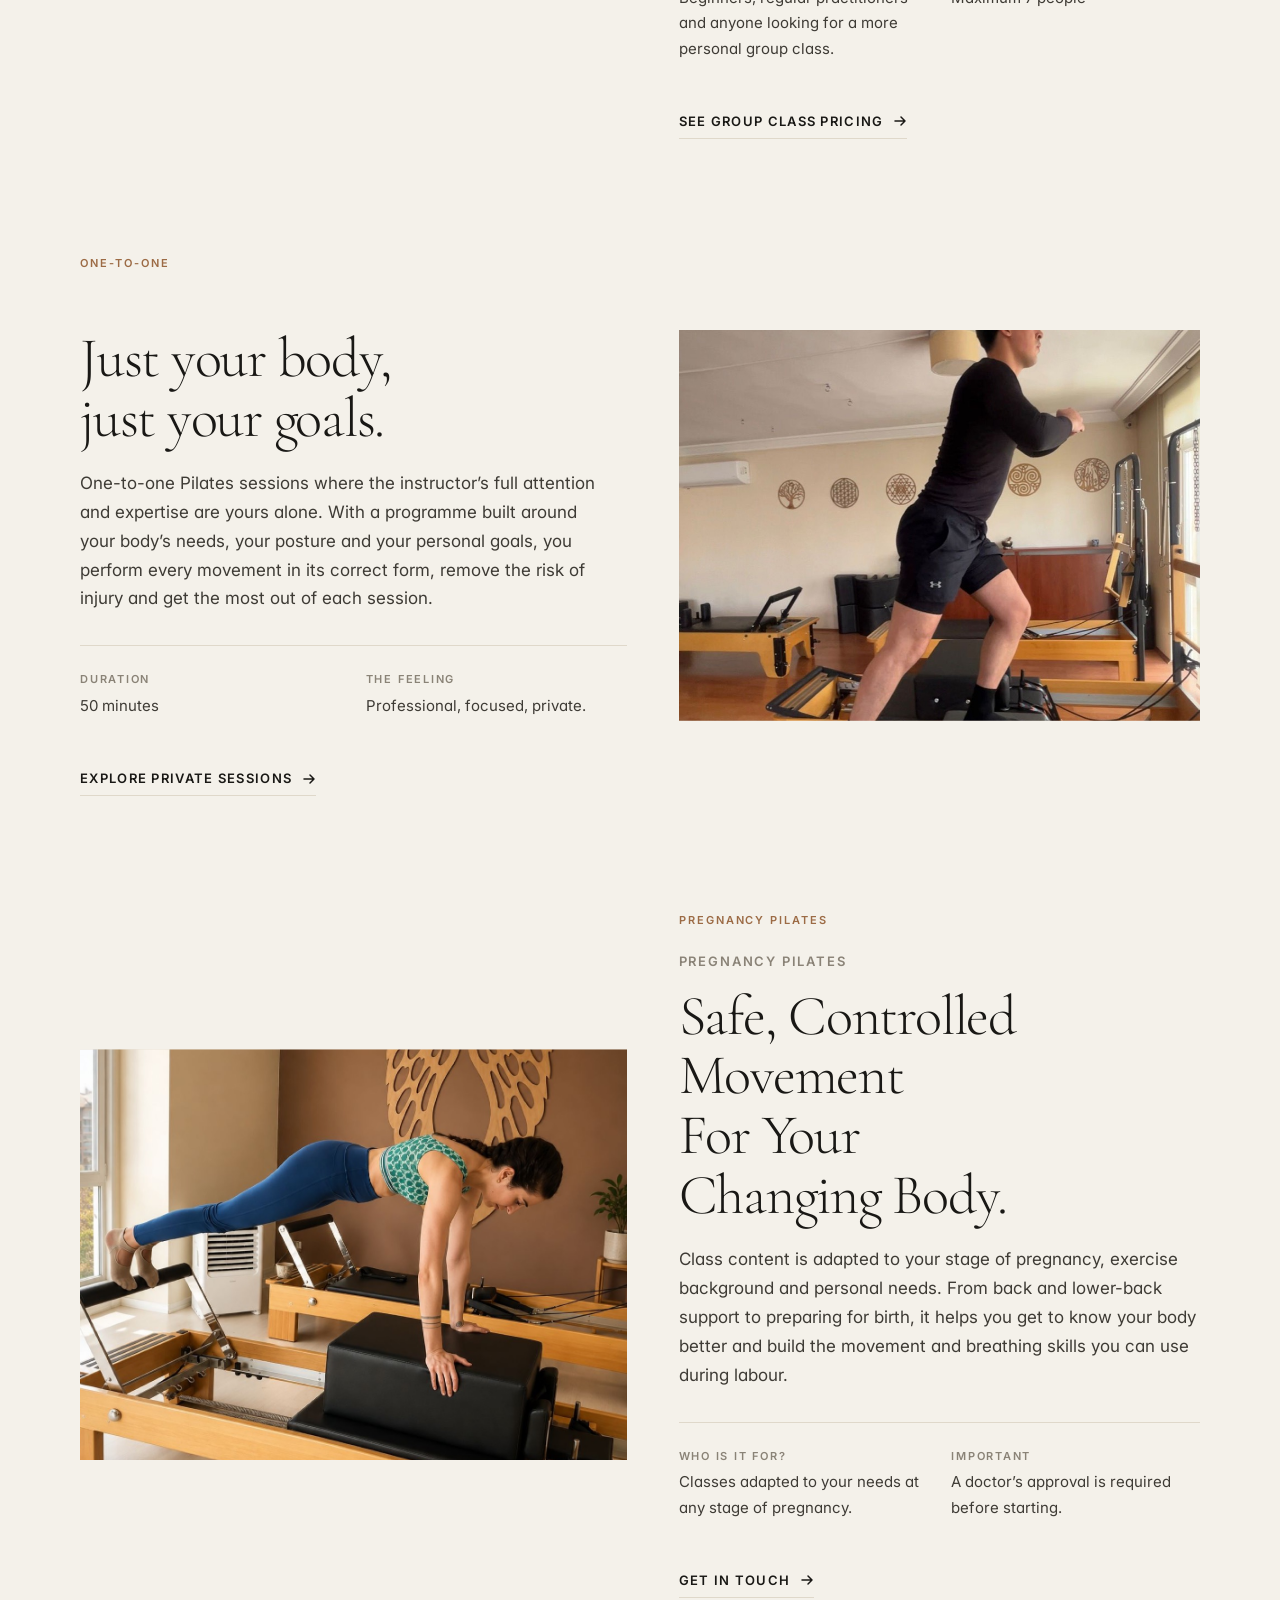
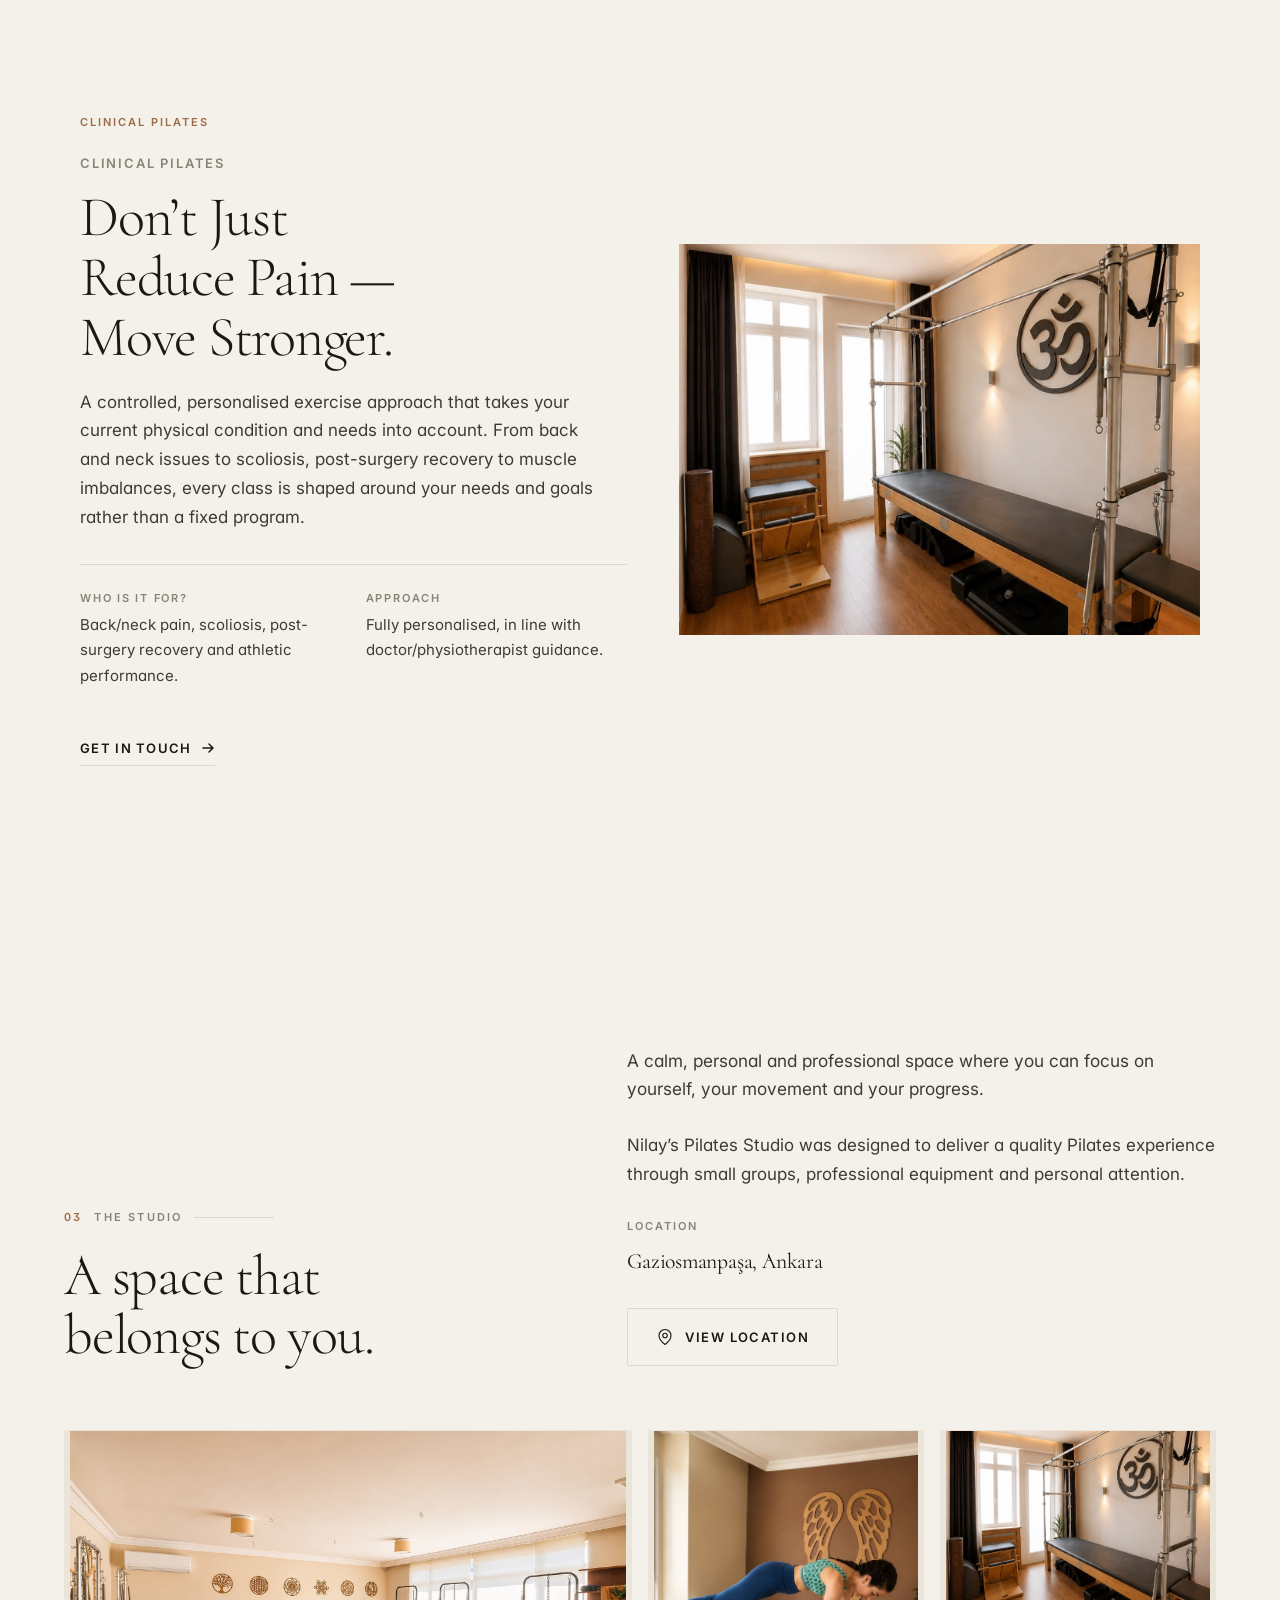
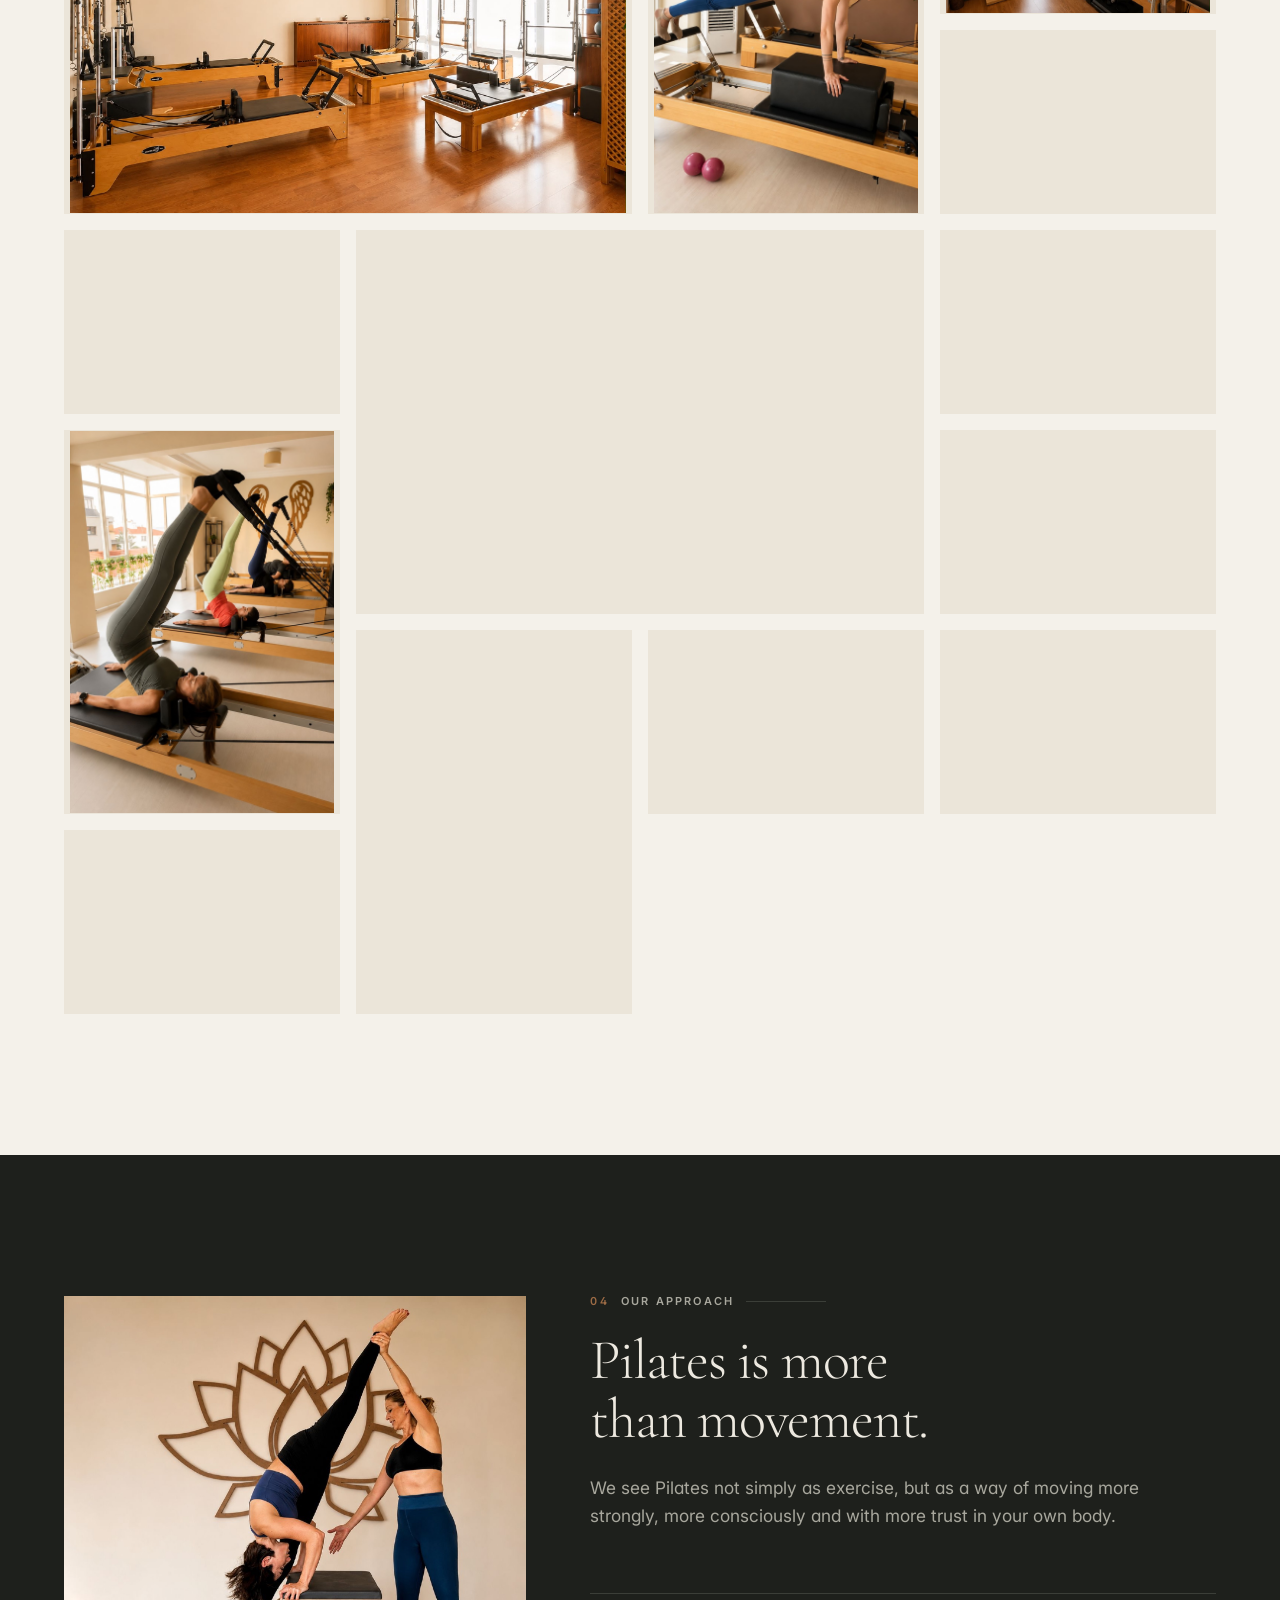
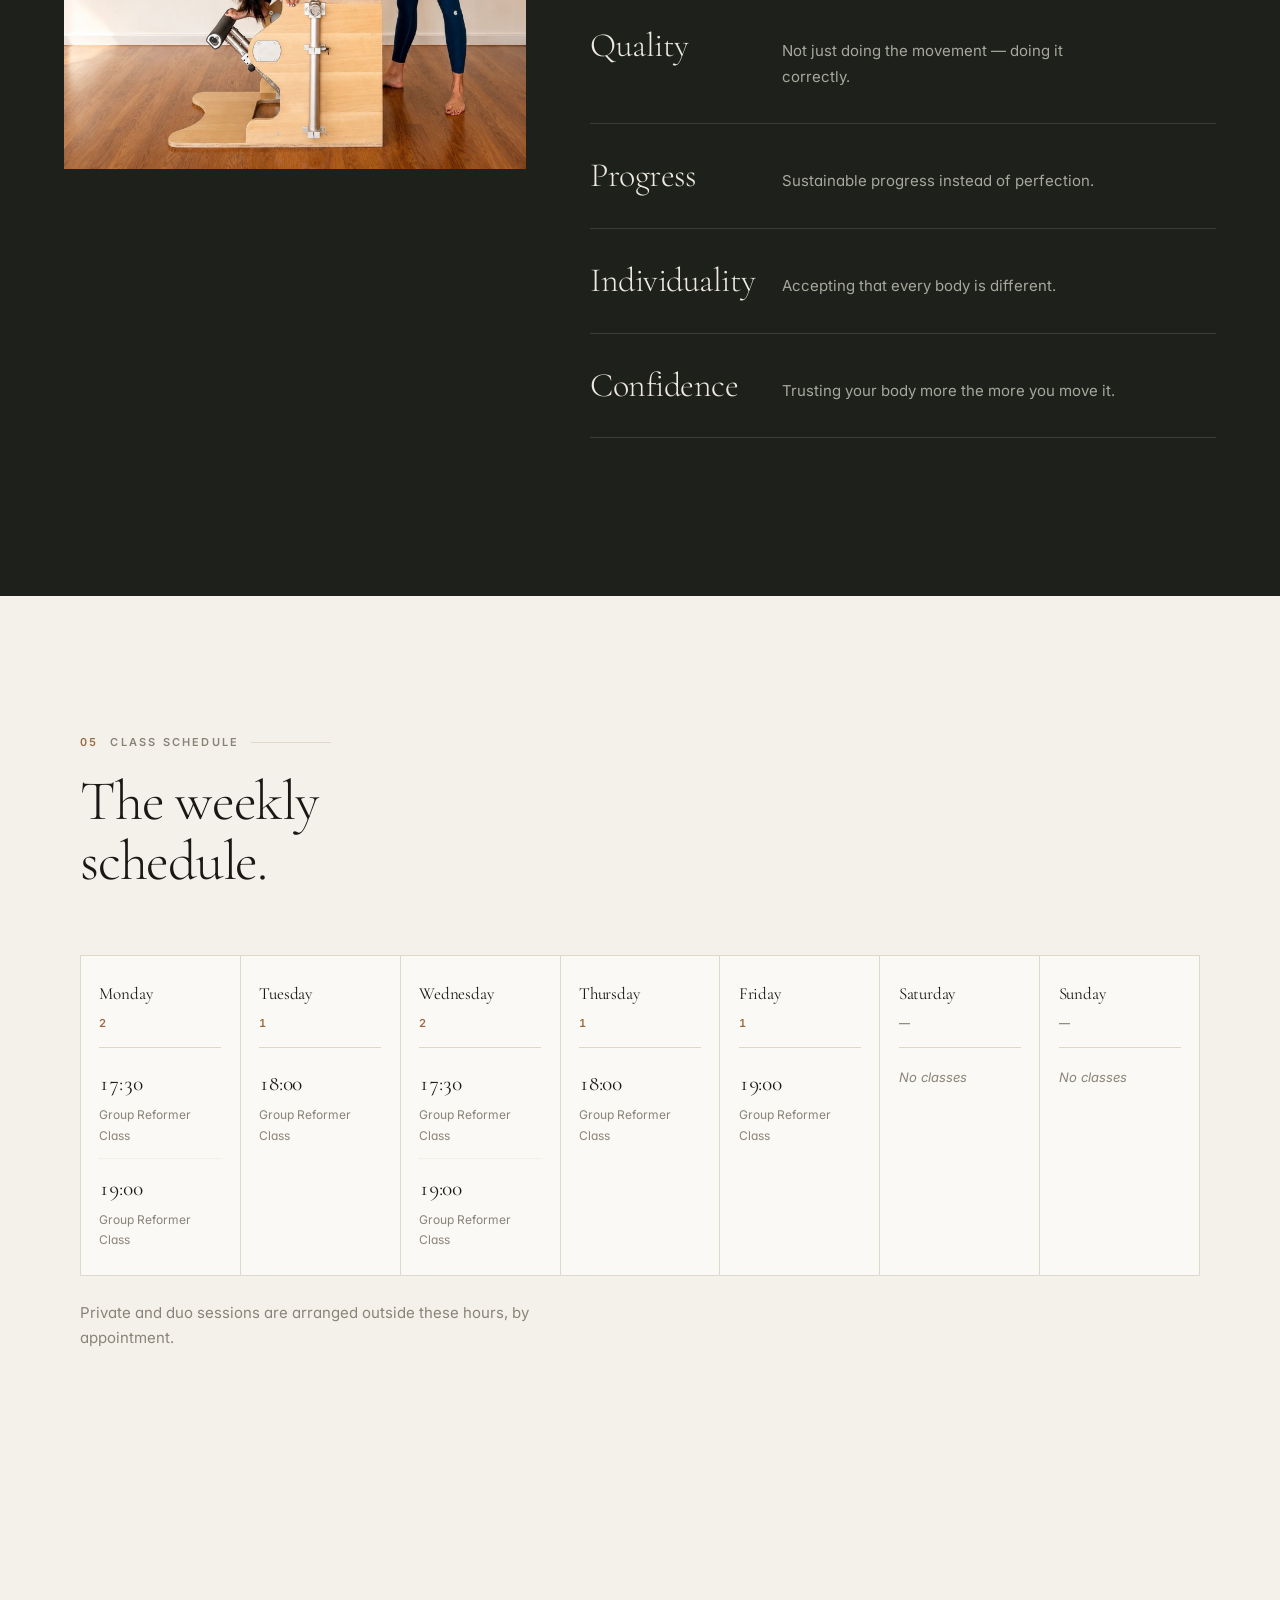
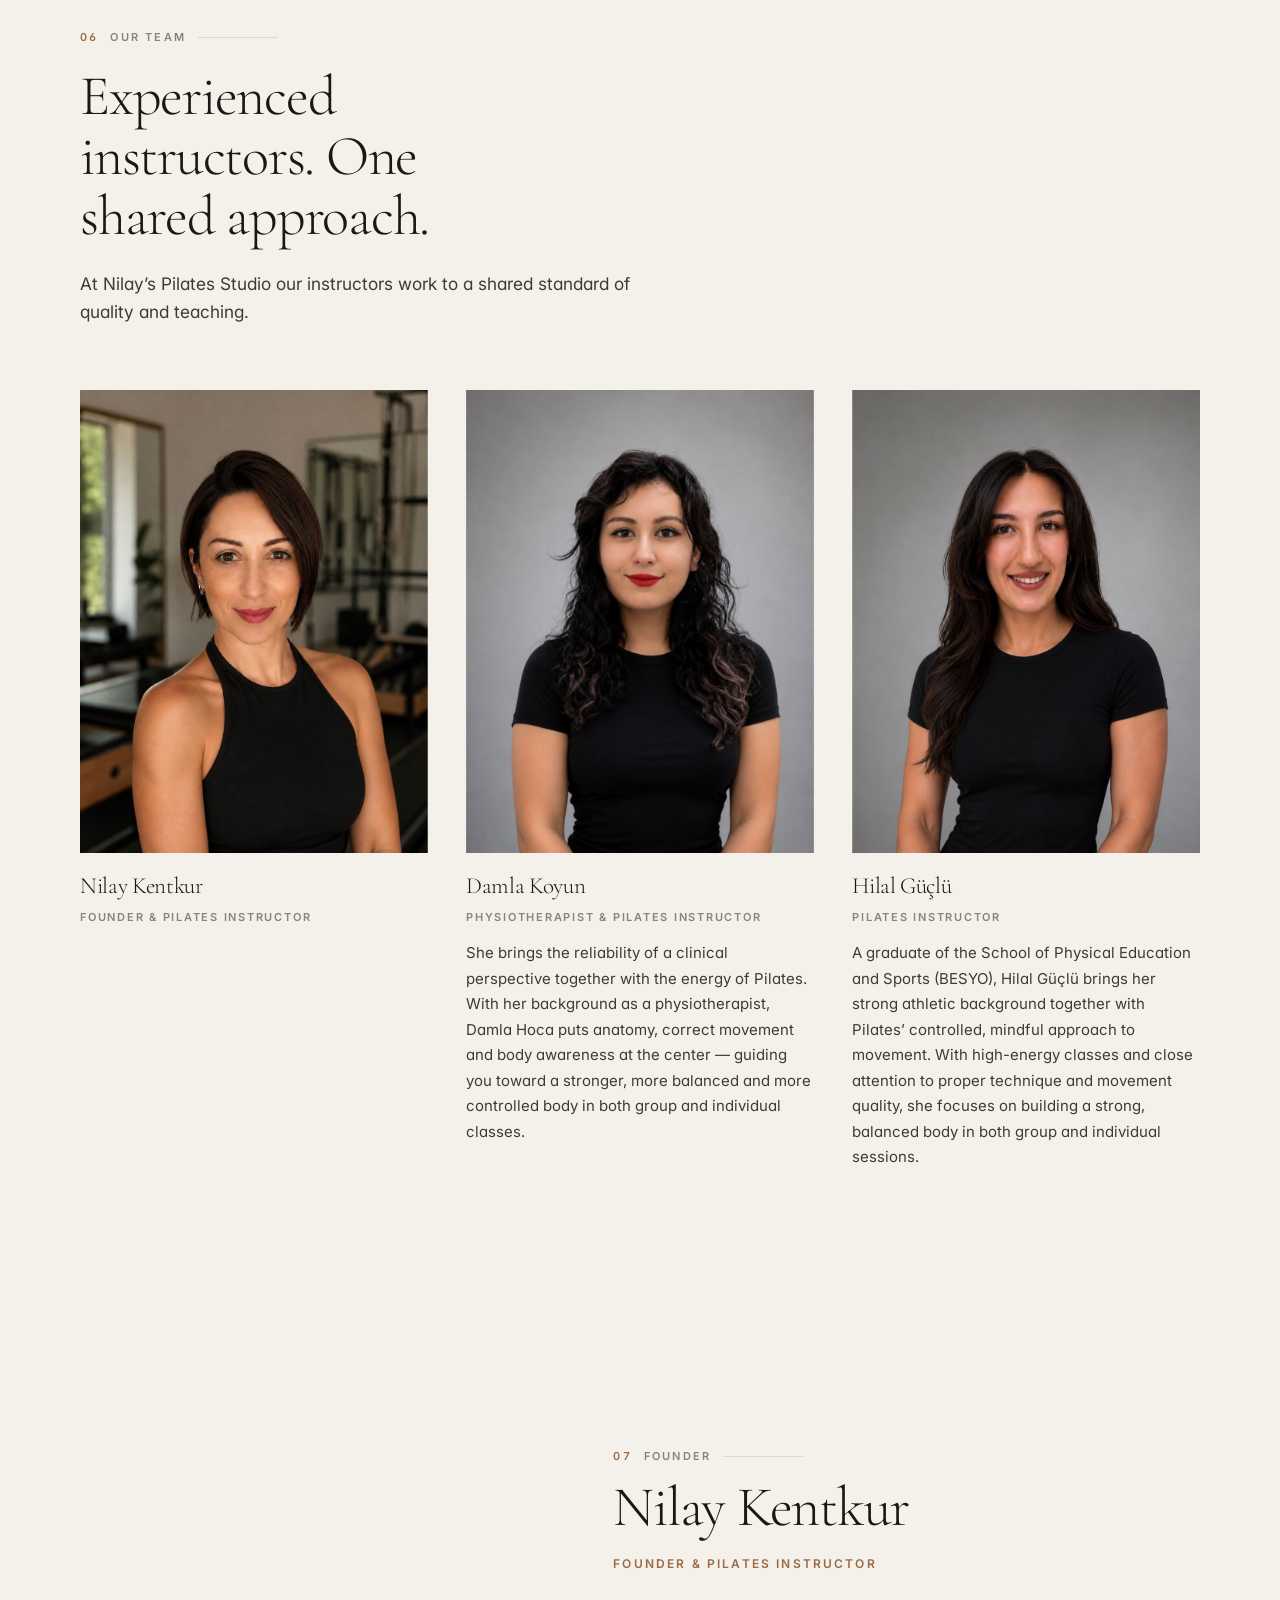
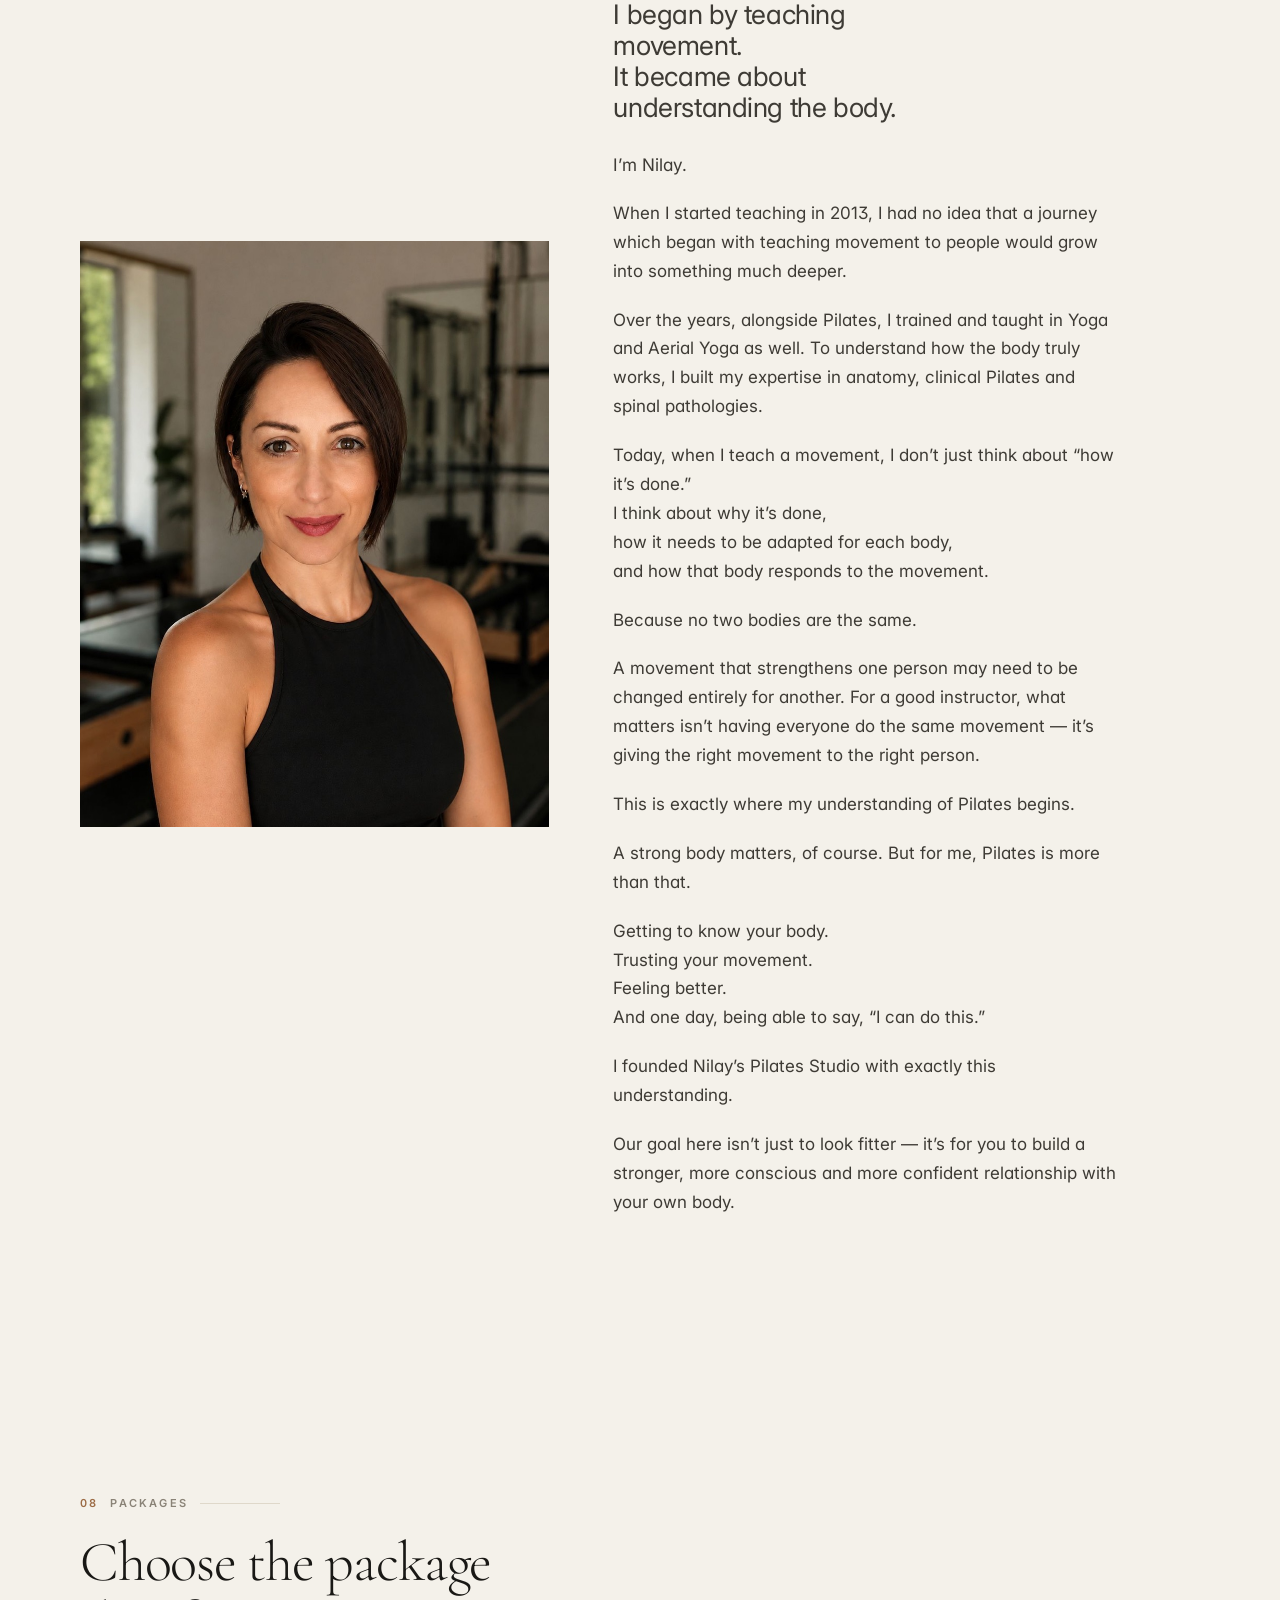
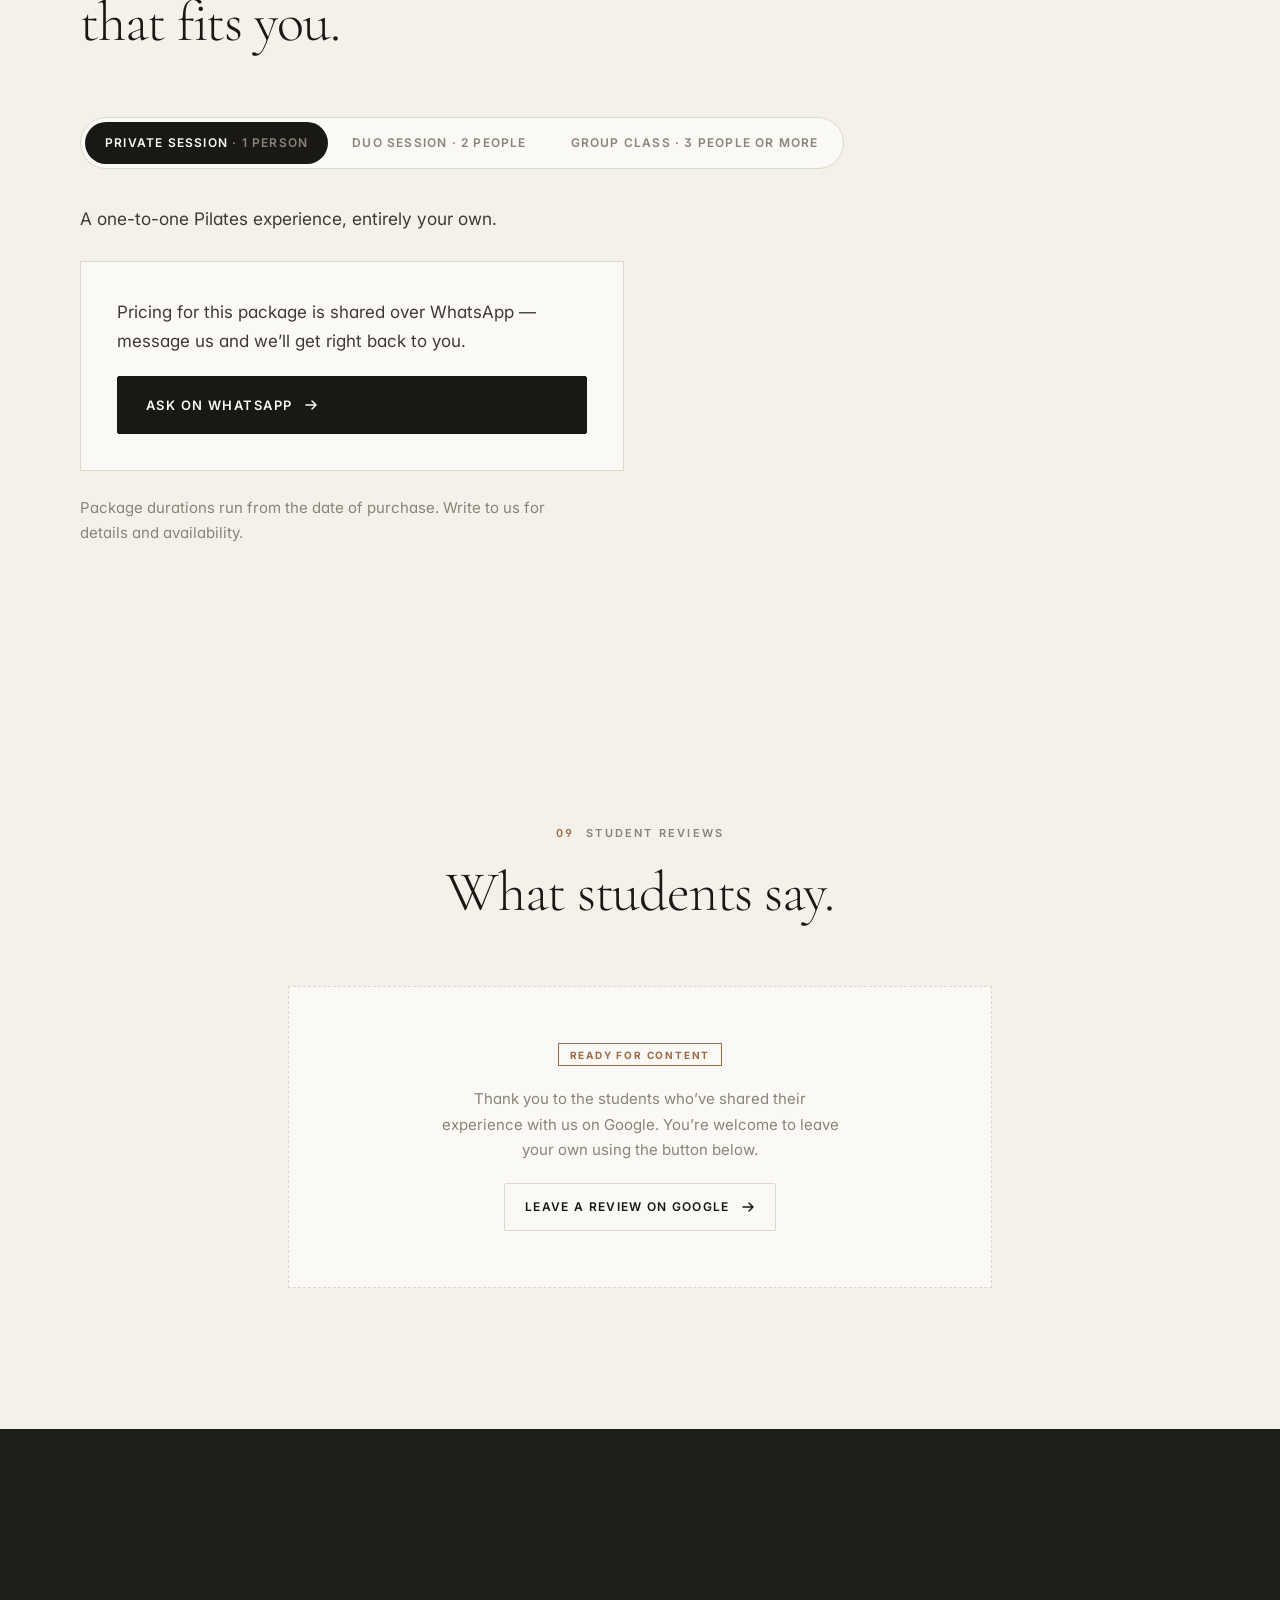
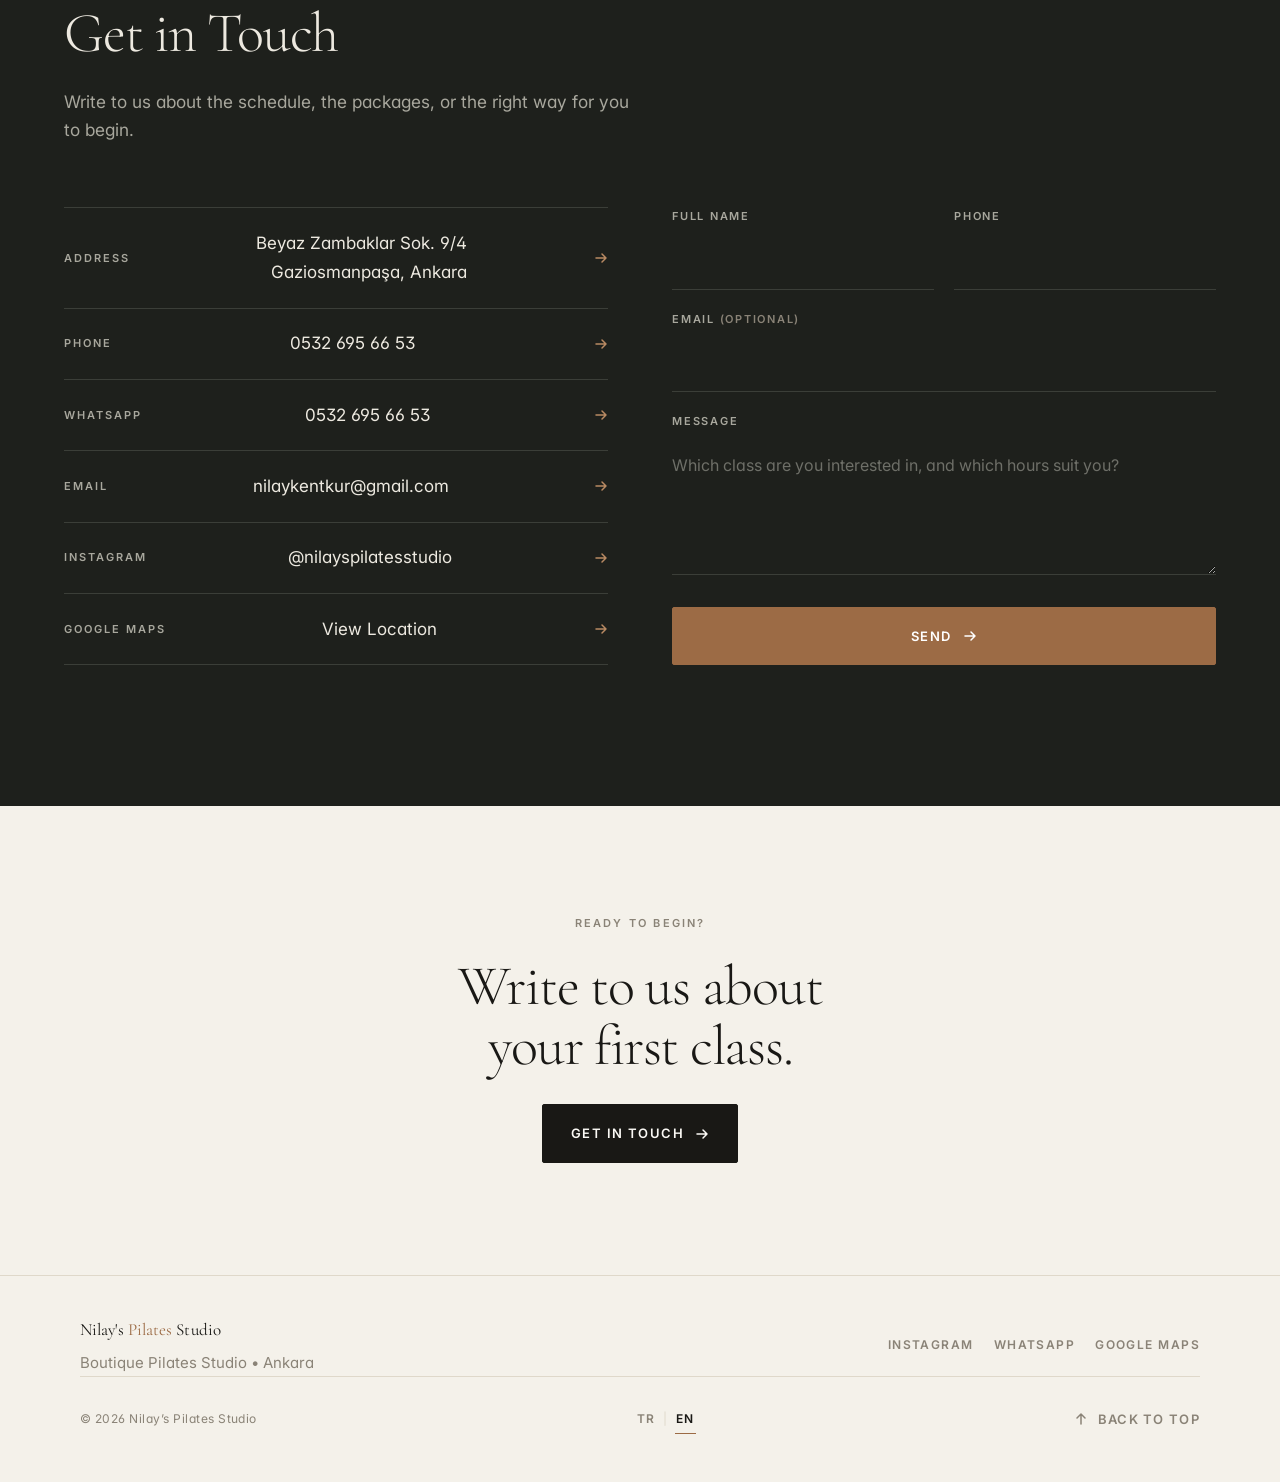
==== commit 3887a4b5: "Hamile Pilatesi ve Klinik Pilates için içerik eklendi Nilay Hanım'ın 5 Eyl'de mail attığı metinler (" ====
--- a/en/index.html
+++ b/en/index.html
@@ -164,6 +164,38 @@
           <div><dt>Duration</dt><dd>50 minutes</dd></div><div><dt>The feeling</dt><dd>Professional, focused, private.</dd></div>
         </dl>
         <a class="link" href="#paketler" data-tab-target="ozel" data-reveal style="--d:260ms">Explore Private Sessions<svg class="arw" width="14" height="14" viewBox="0 0 14 14" aria-hidden="true" fill="none" stroke="currentColor" stroke-width="1.5" stroke-linecap="round" stroke-linejoin="round"><path d="M2 7h10M8 3l4 4-4 4"/></svg></a>
+      </div>
+    </article><article class="class-row">
+      <figure class="figure " data-reveal="img" style="--d:40ms">
+    <img src="../assets/img/studio/reformer.jpg?v=50e95b70" alt="A controlled movement on the reformer" width="1213" height="1600"
+         loading="lazy" decoding="async">
+    
+  </figure>
+      <div>
+        <p class="class-label" data-reveal="fade">Pregnancy Pilates</p>
+        <p class="class-name" data-reveal="fade" style="--d:40ms">Pregnancy Pilates</p>
+        <h3 class="h2" data-reveal style="--d:80ms">Safe, Controlled Movement For Your Changing Body.</h3>
+        <p class="body class-body" data-reveal style="--d:140ms">Class content is adapted to your stage of pregnancy, exercise background and personal needs. From back and lower-back support to preparing for birth, it helps you get to know your body better and build the movement and breathing skills you can use during labour.</p>
+        <dl class="facts" data-reveal style="--d:200ms">
+          <div><dt>Who is it for?</dt><dd>Classes adapted to your needs at any stage of pregnancy.</dd></div><div><dt>Important</dt><dd>A doctor’s approval is required before starting.</dd></div>
+        </dl>
+        <a class="link" href="#iletisim" data-reveal style="--d:260ms">Get in Touch<svg class="arw" width="14" height="14" viewBox="0 0 14 14" aria-hidden="true" fill="none" stroke="currentColor" stroke-width="1.5" stroke-linecap="round" stroke-linejoin="round"><path d="M2 7h10M8 3l4 4-4 4"/></svg></a>
+      </div>
+    </article><article class="class-row flip">
+      <figure class="figure " data-reveal="img" style="--d:40ms">
+    <img src="../assets/img/studio/cadillac.jpg?v=652c1d4c" alt="The room housing the Cadillac equipment" width="1350" height="1800"
+         loading="lazy" decoding="async">
+    
+  </figure>
+      <div>
+        <p class="class-label" data-reveal="fade">Clinical Pilates</p>
+        <p class="class-name" data-reveal="fade" style="--d:40ms">Clinical Pilates</p>
+        <h3 class="h2" data-reveal style="--d:80ms">Don’t Just Reduce Pain — Move Stronger.</h3>
+        <p class="body class-body" data-reveal style="--d:140ms">A controlled, personalised exercise approach that takes your current physical condition and needs into account. From back and neck issues to scoliosis, post-surgery recovery to muscle imbalances, every class is shaped around your needs and goals rather than a fixed program.</p>
+        <dl class="facts" data-reveal style="--d:200ms">
+          <div><dt>Who is it for?</dt><dd>Back/neck pain, scoliosis, post-surgery recovery and athletic performance.</dd></div><div><dt>Approach</dt><dd>Fully personalised, in line with doctor/physiotherapist guidance.</dd></div>
+        </dl>
+        <a class="link" href="#iletisim" data-reveal style="--d:260ms">Get in Touch<svg class="arw" width="14" height="14" viewBox="0 0 14 14" aria-hidden="true" fill="none" stroke="currentColor" stroke-width="1.5" stroke-linecap="round" stroke-linejoin="round"><path d="M2 7h10M8 3l4 4-4 4"/></svg></a>
       </div>
     </article>
   </div>
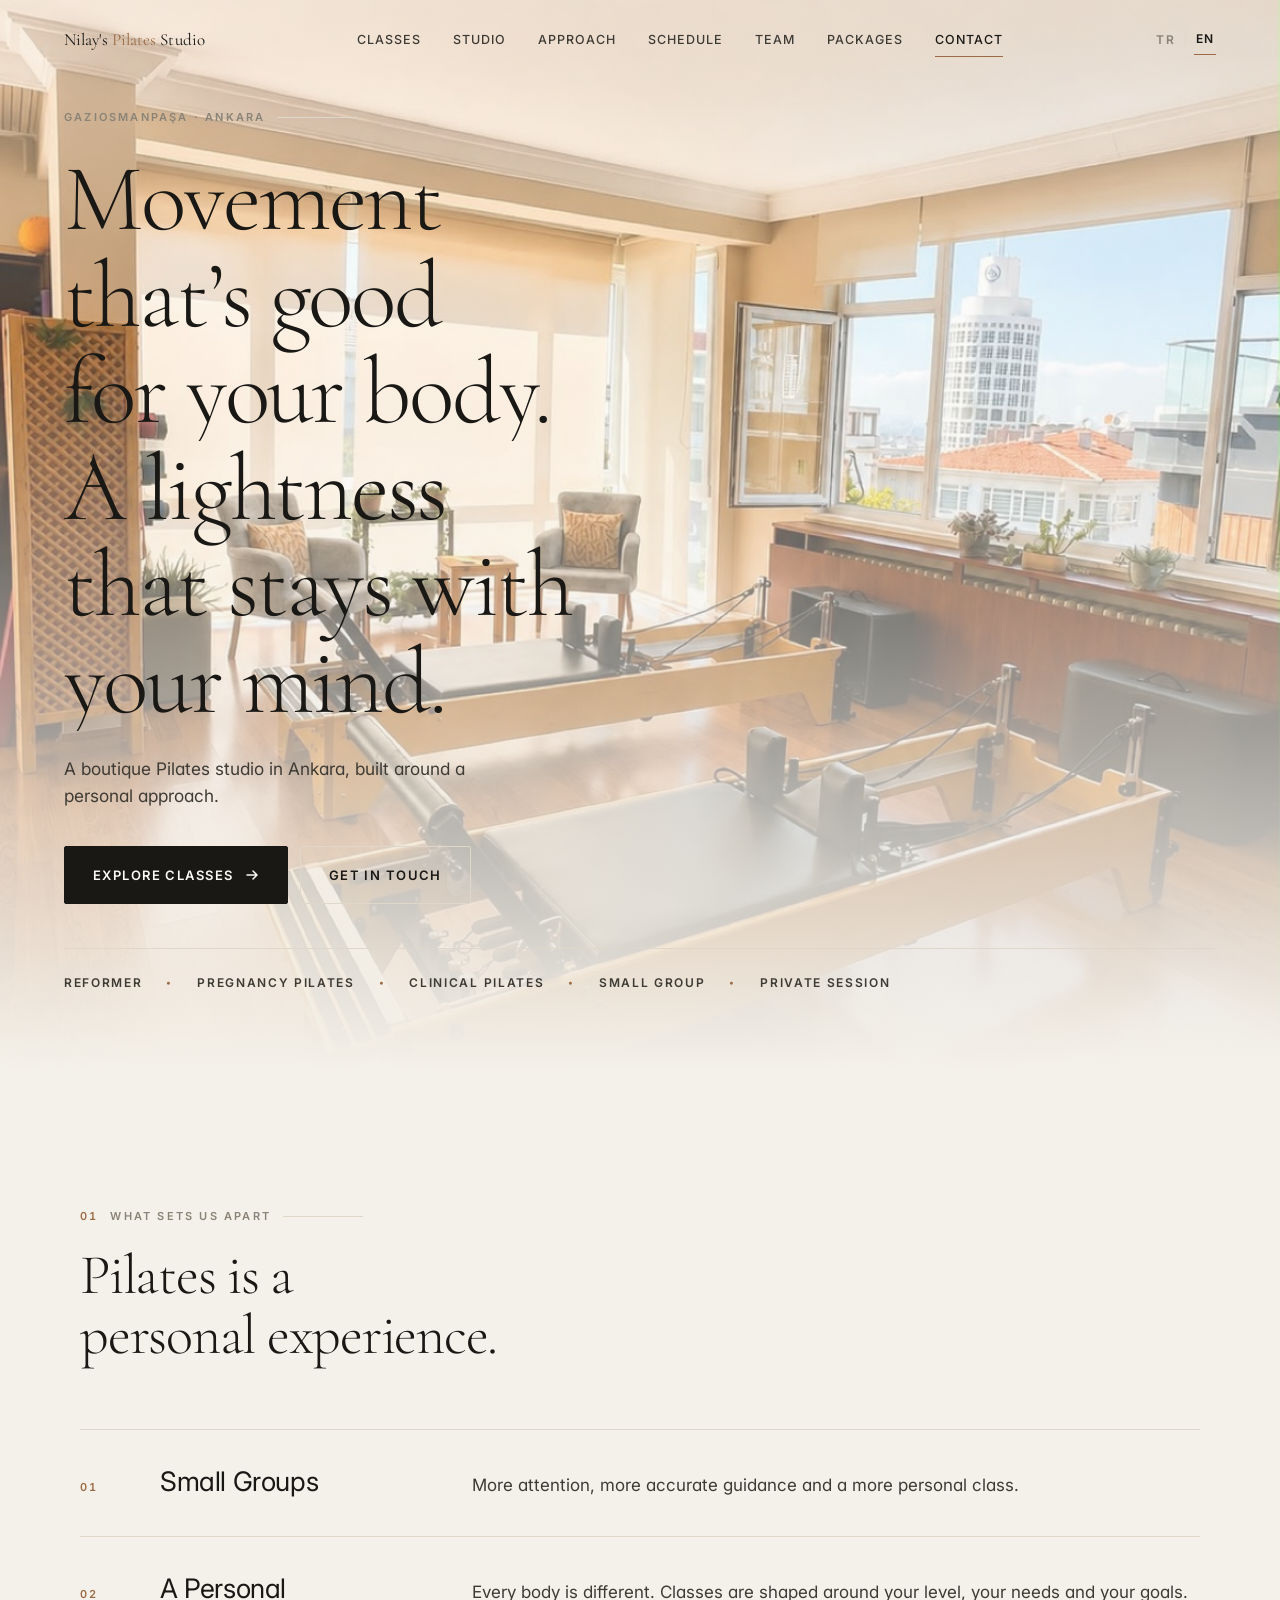
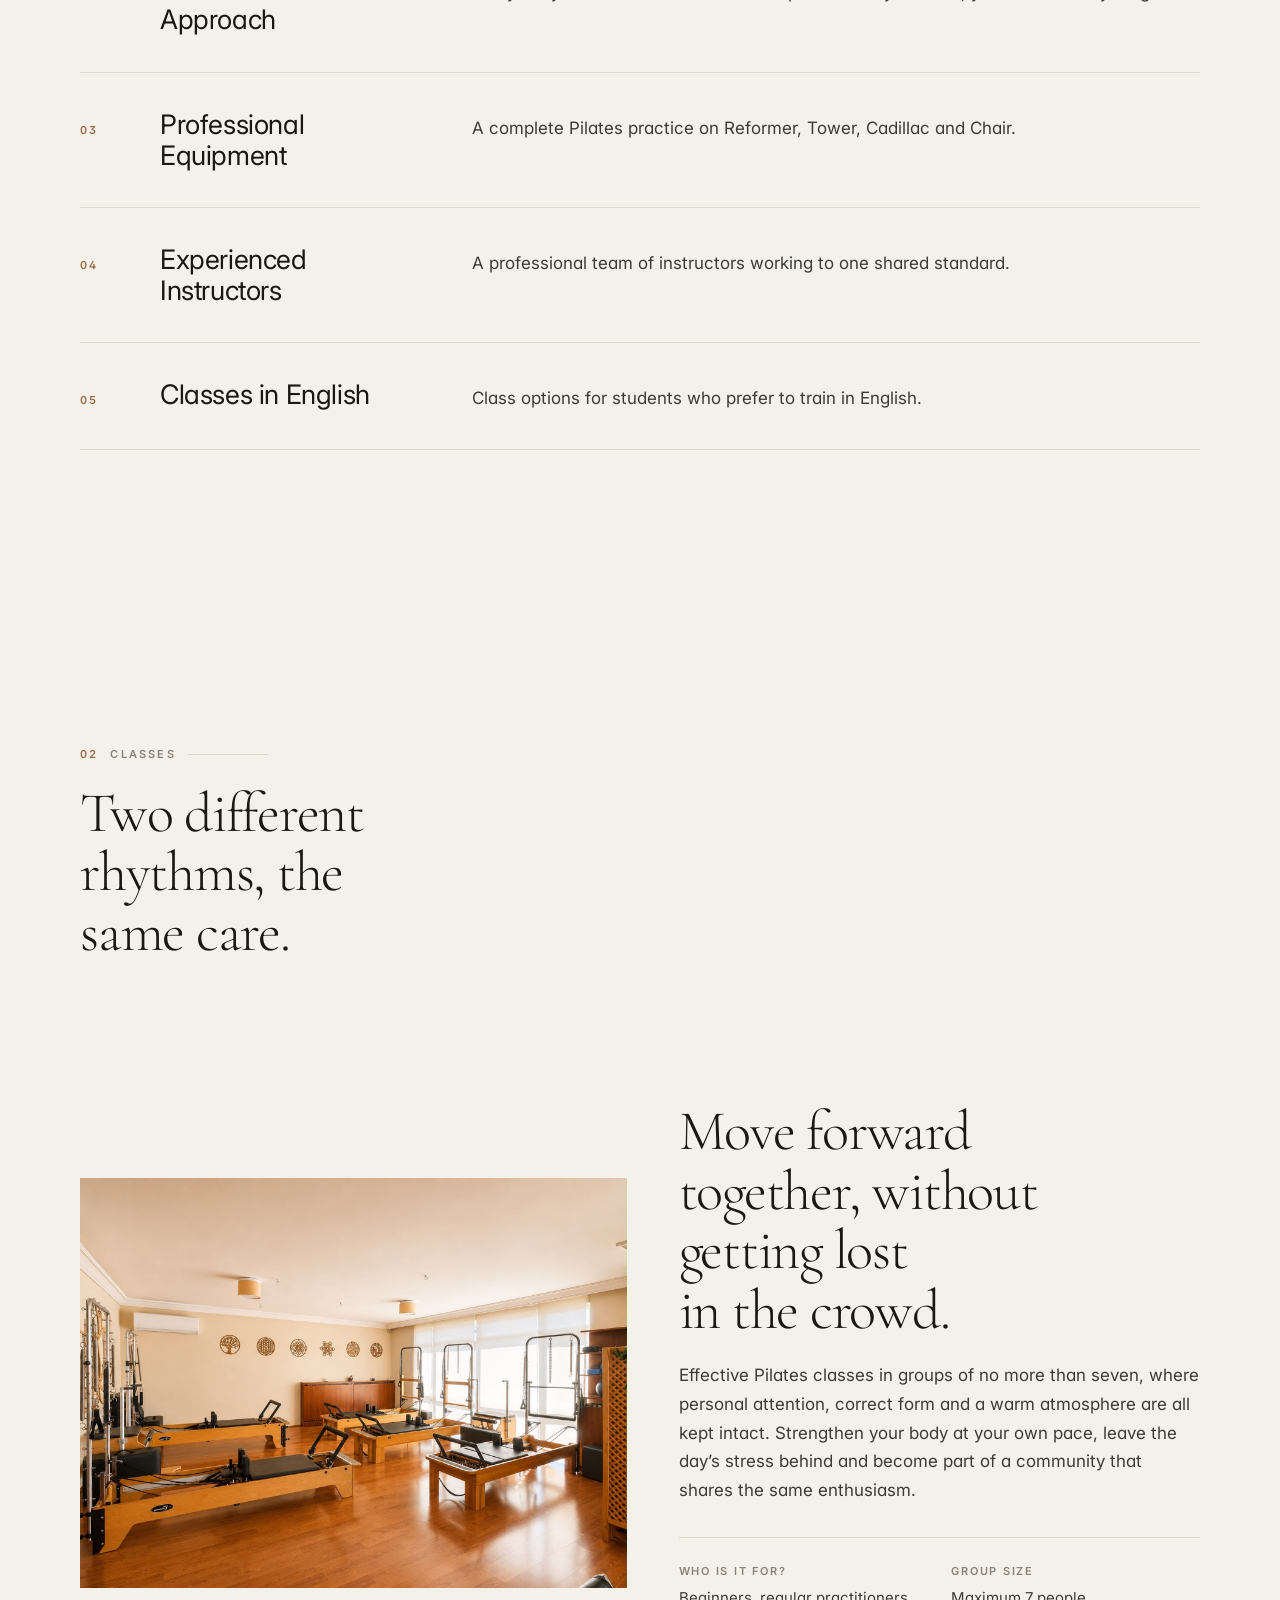
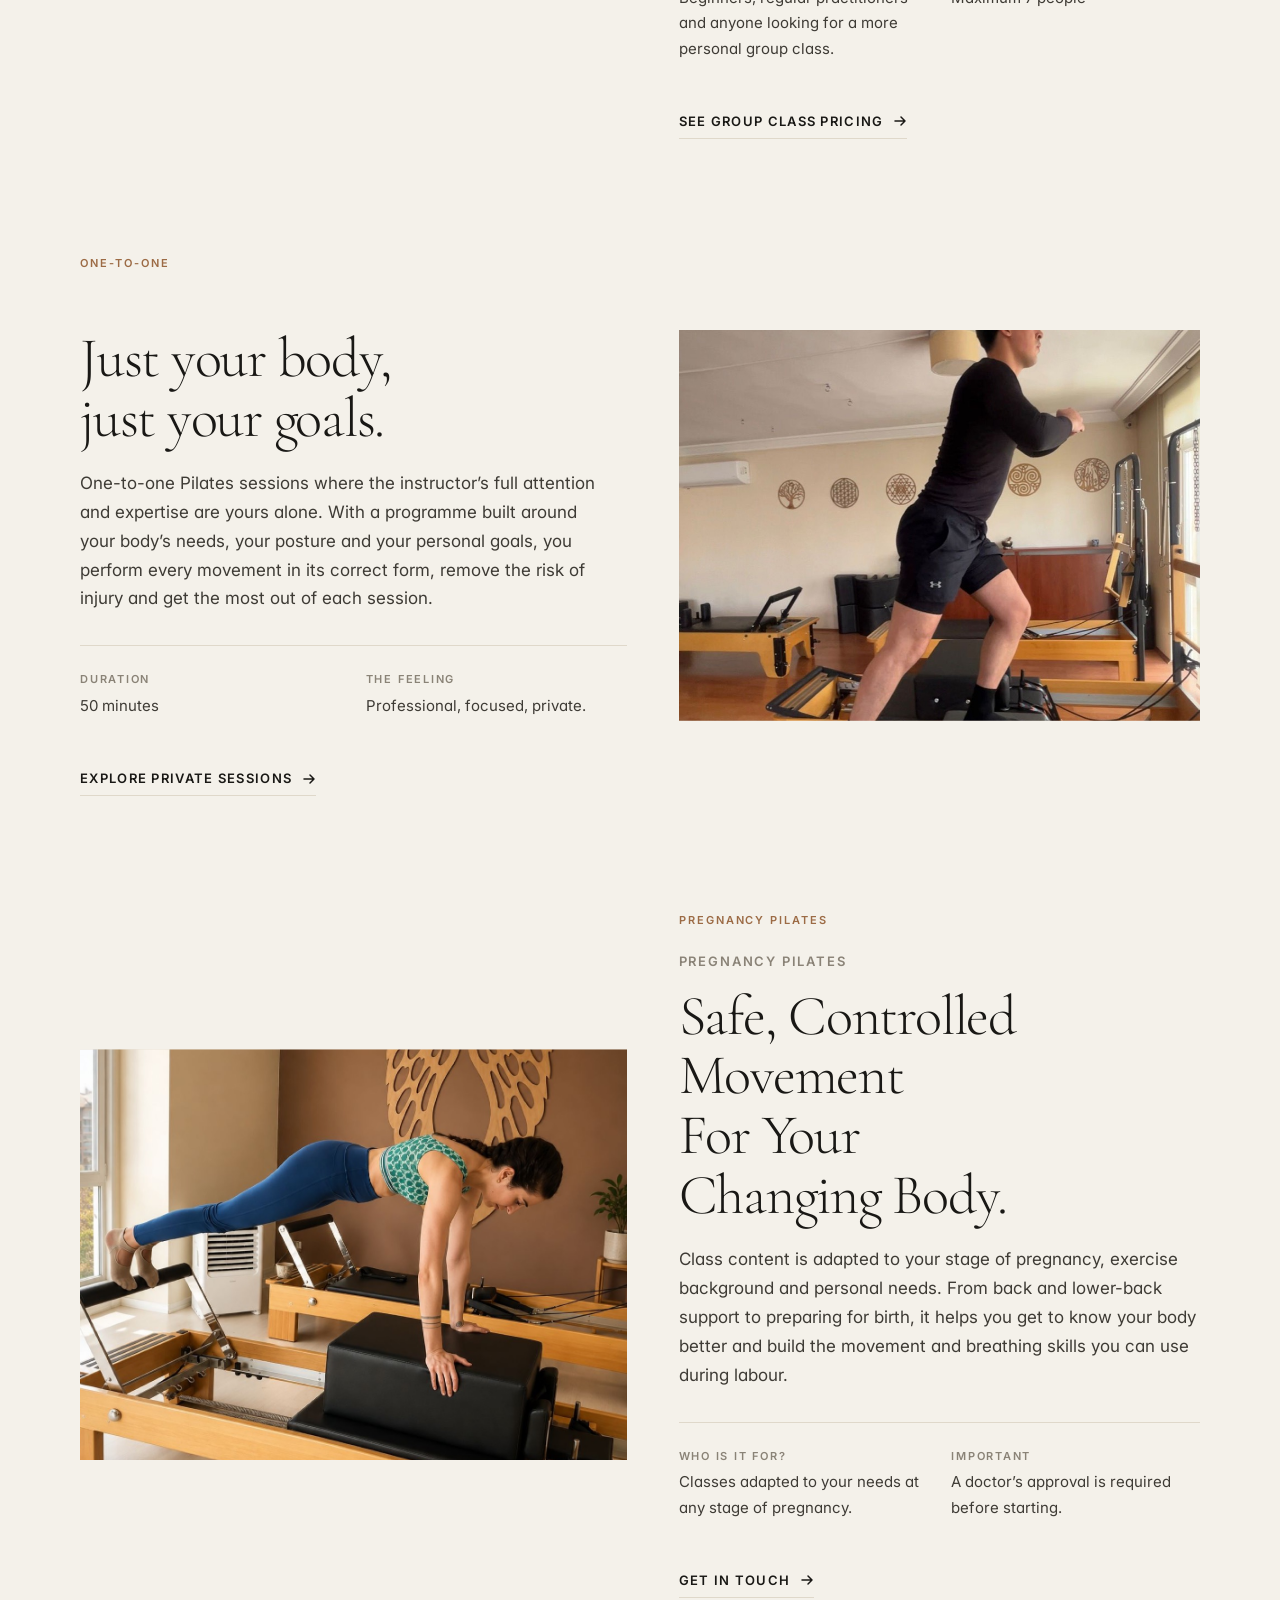
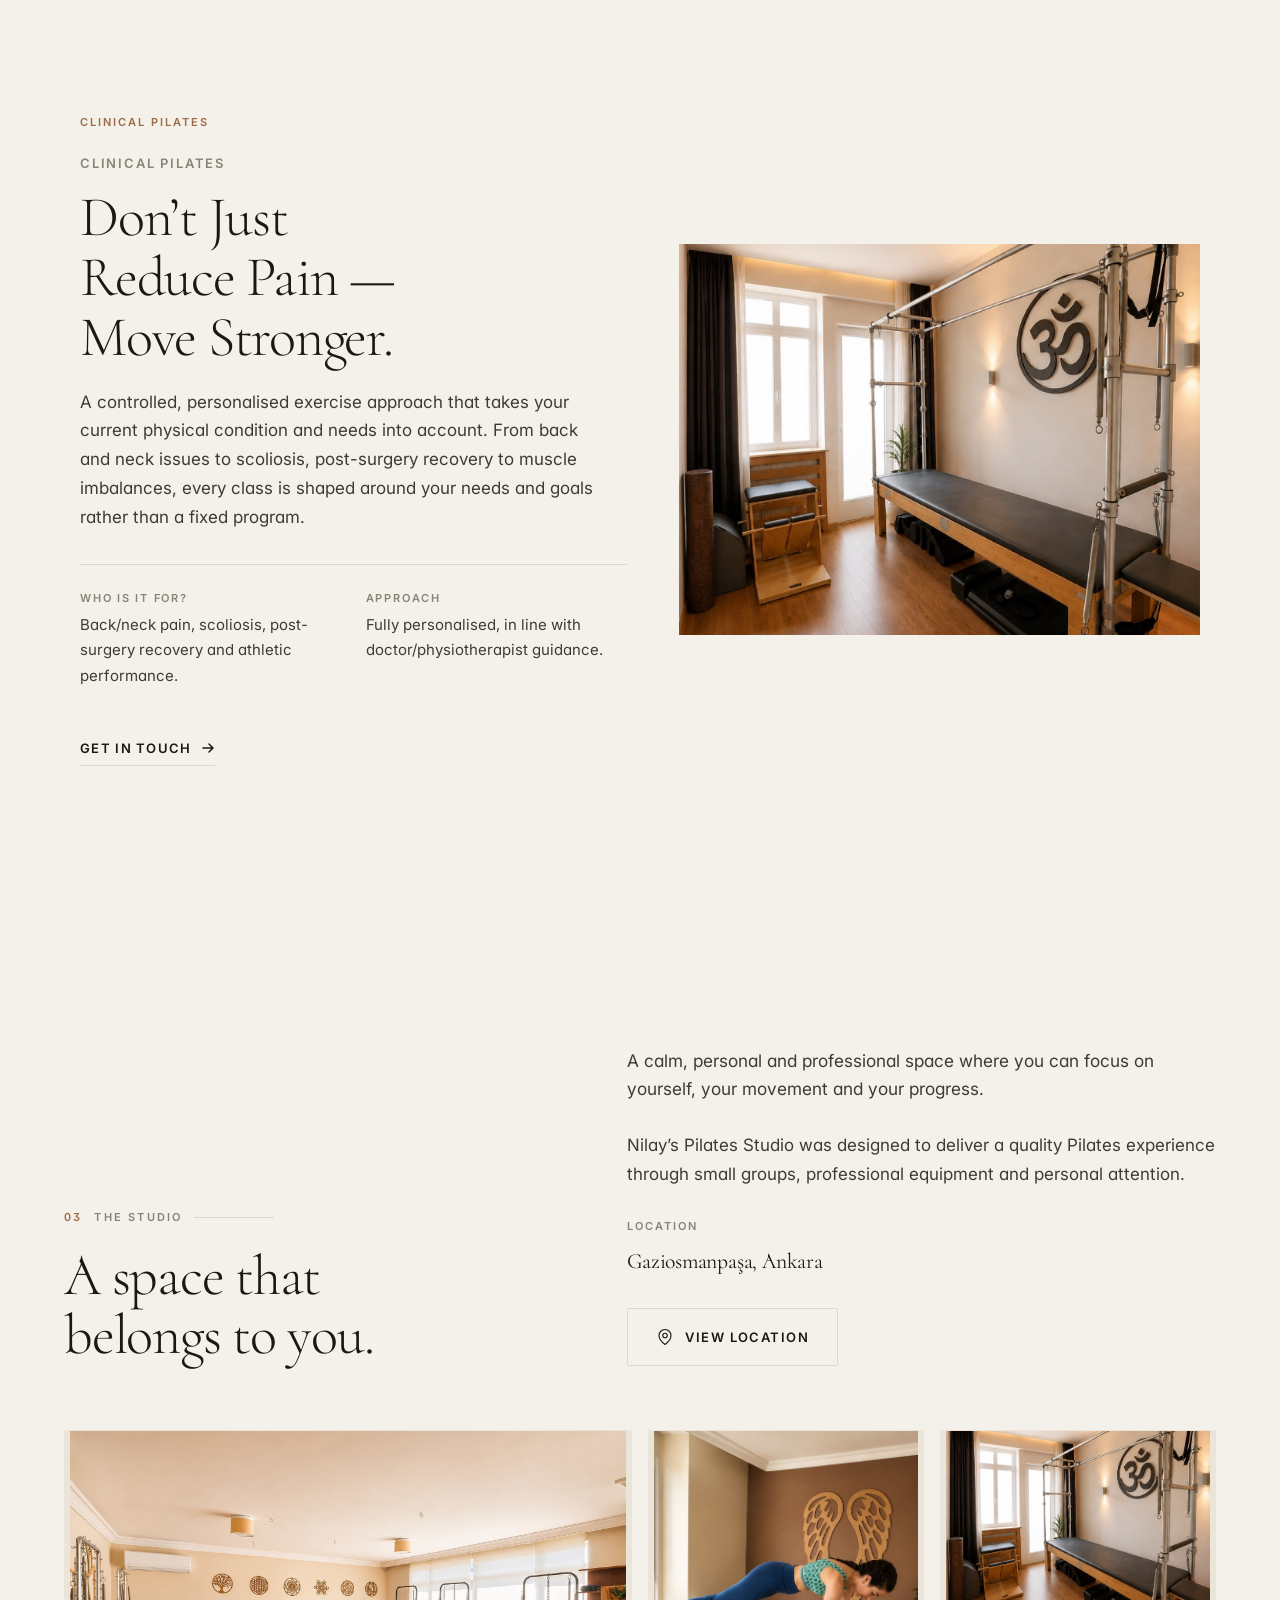
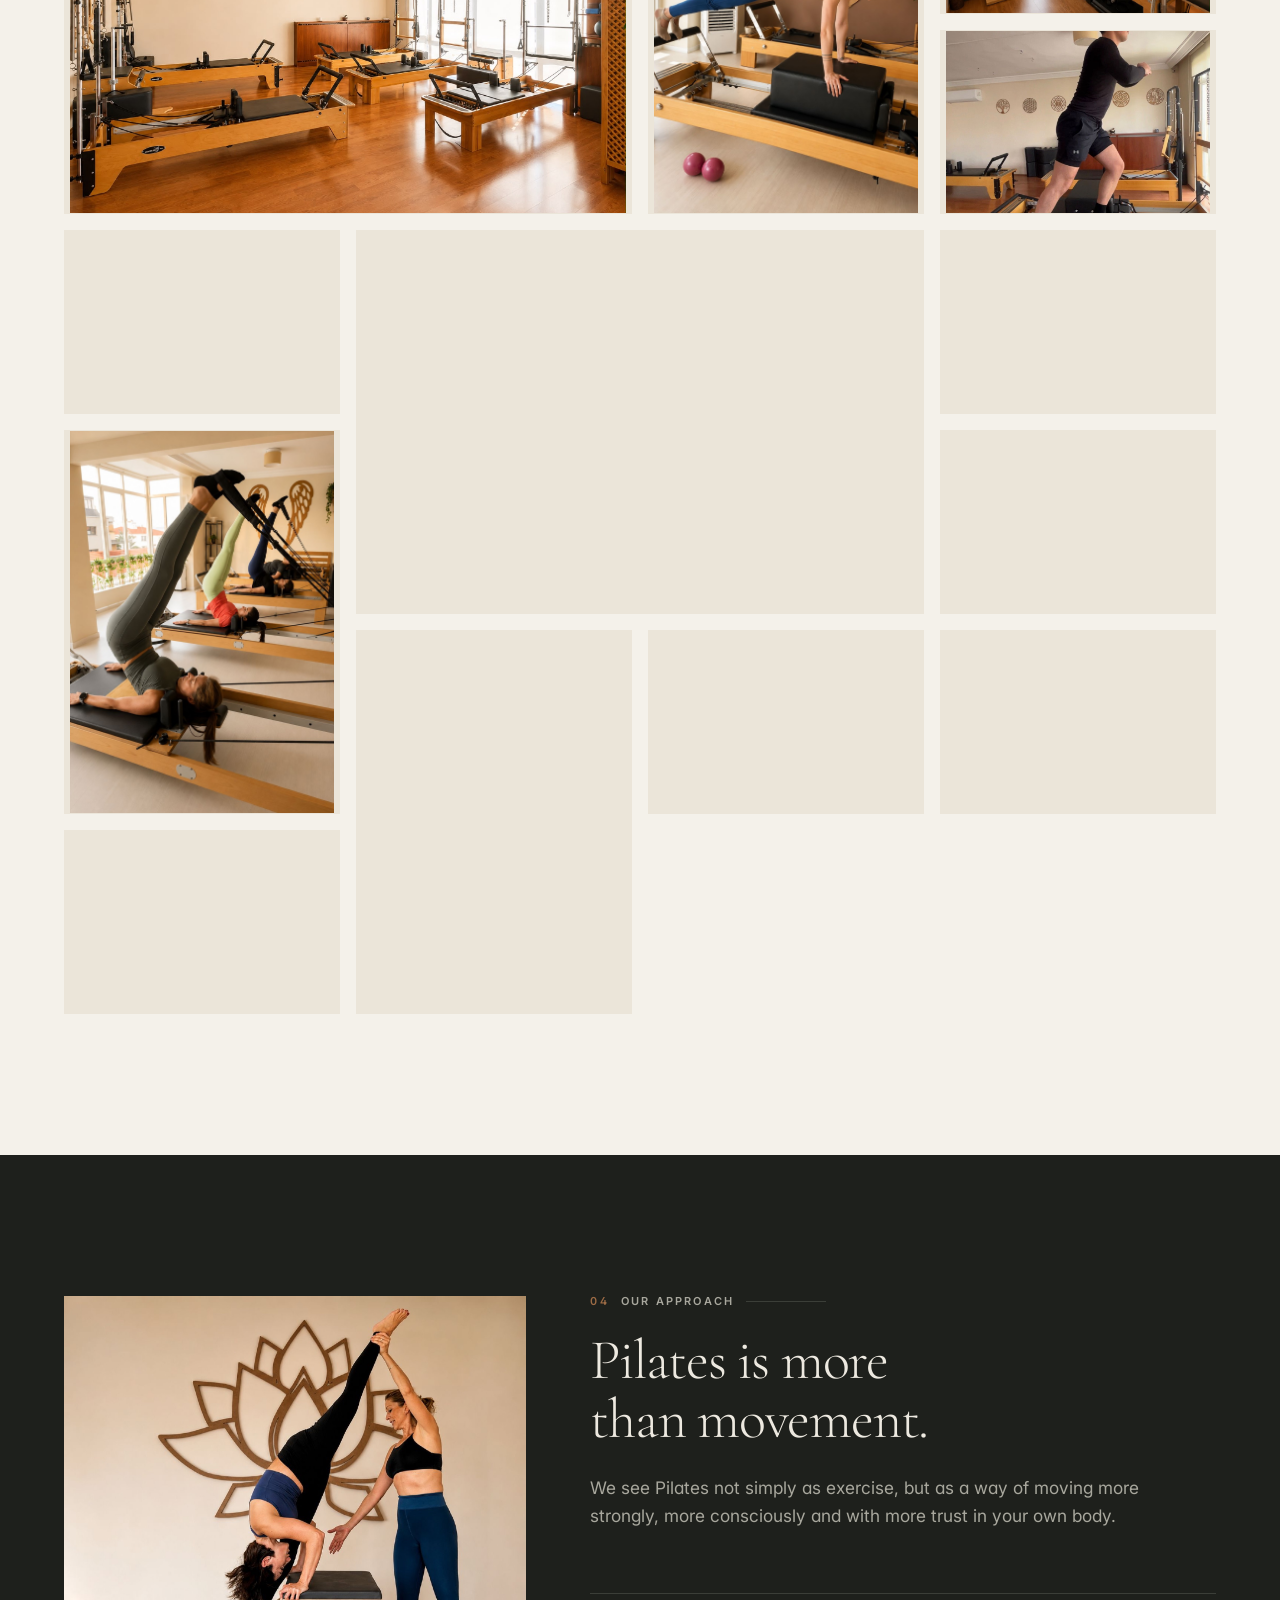
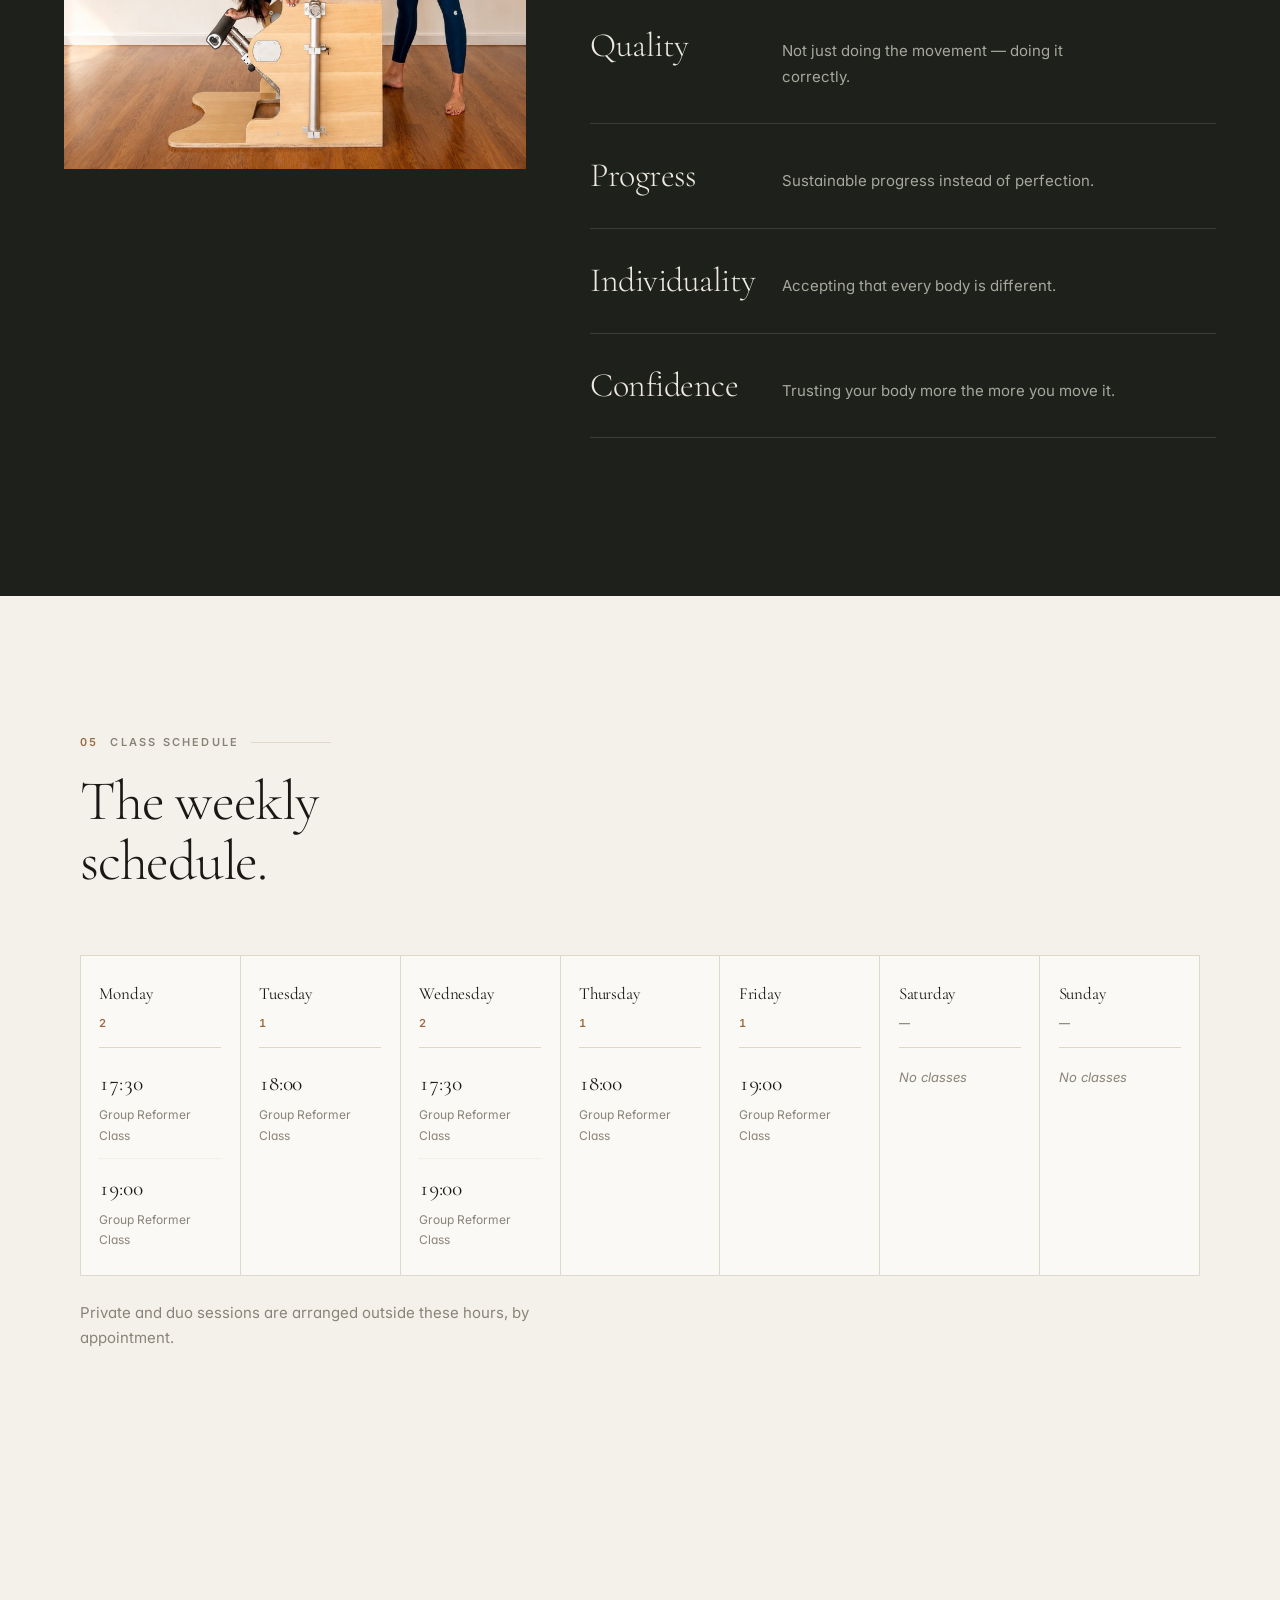
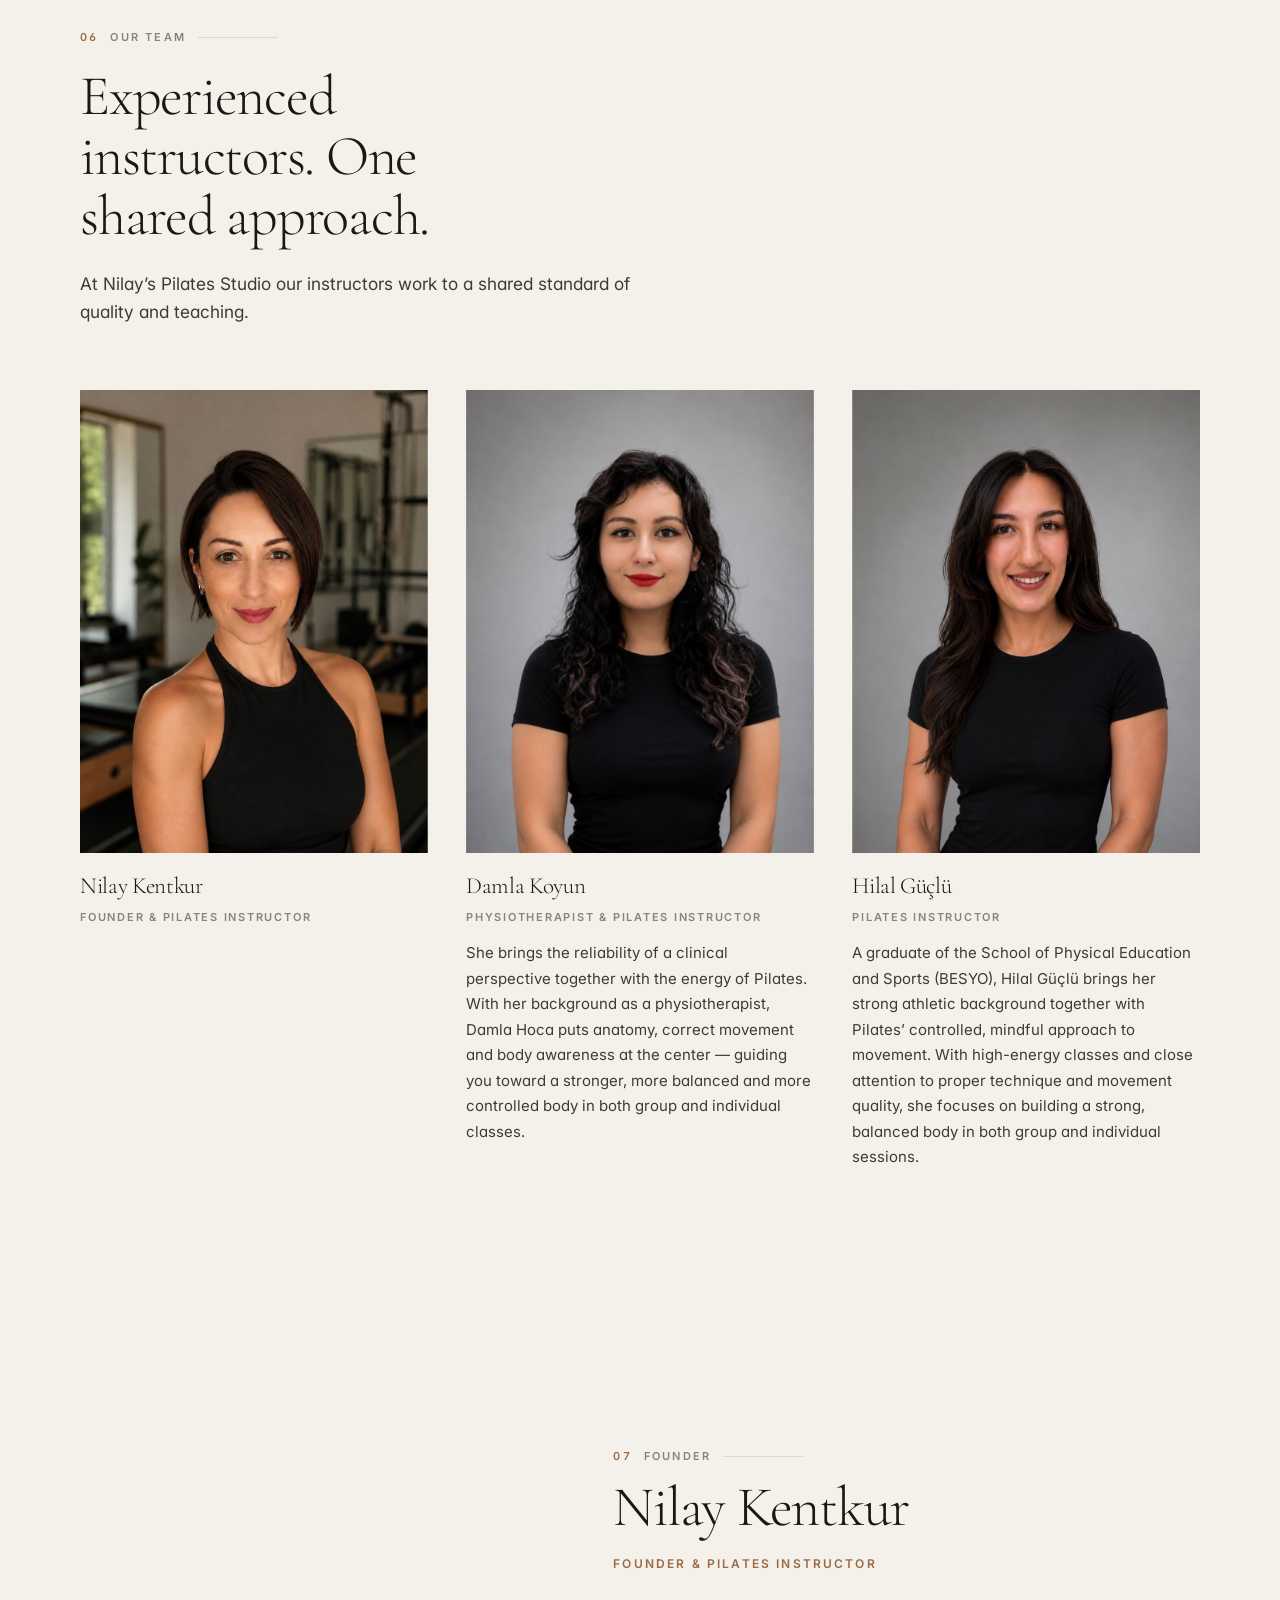
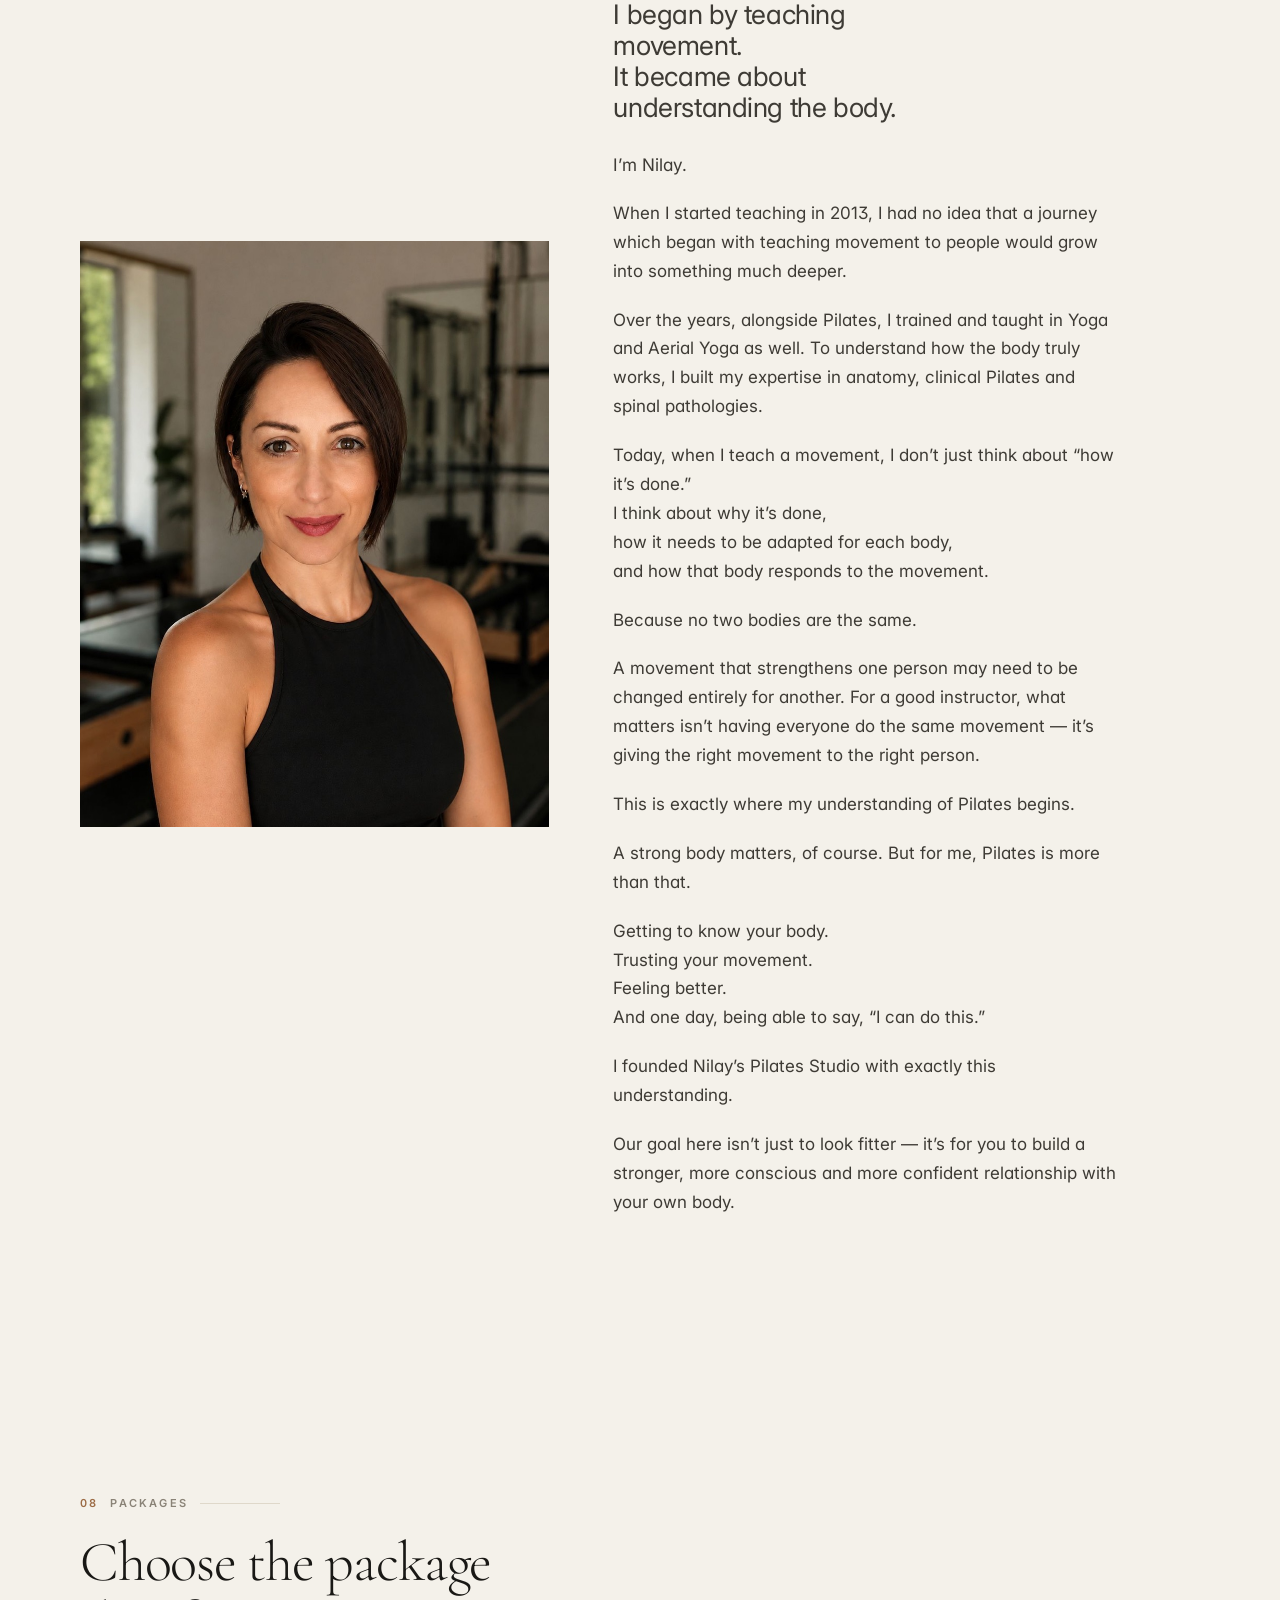
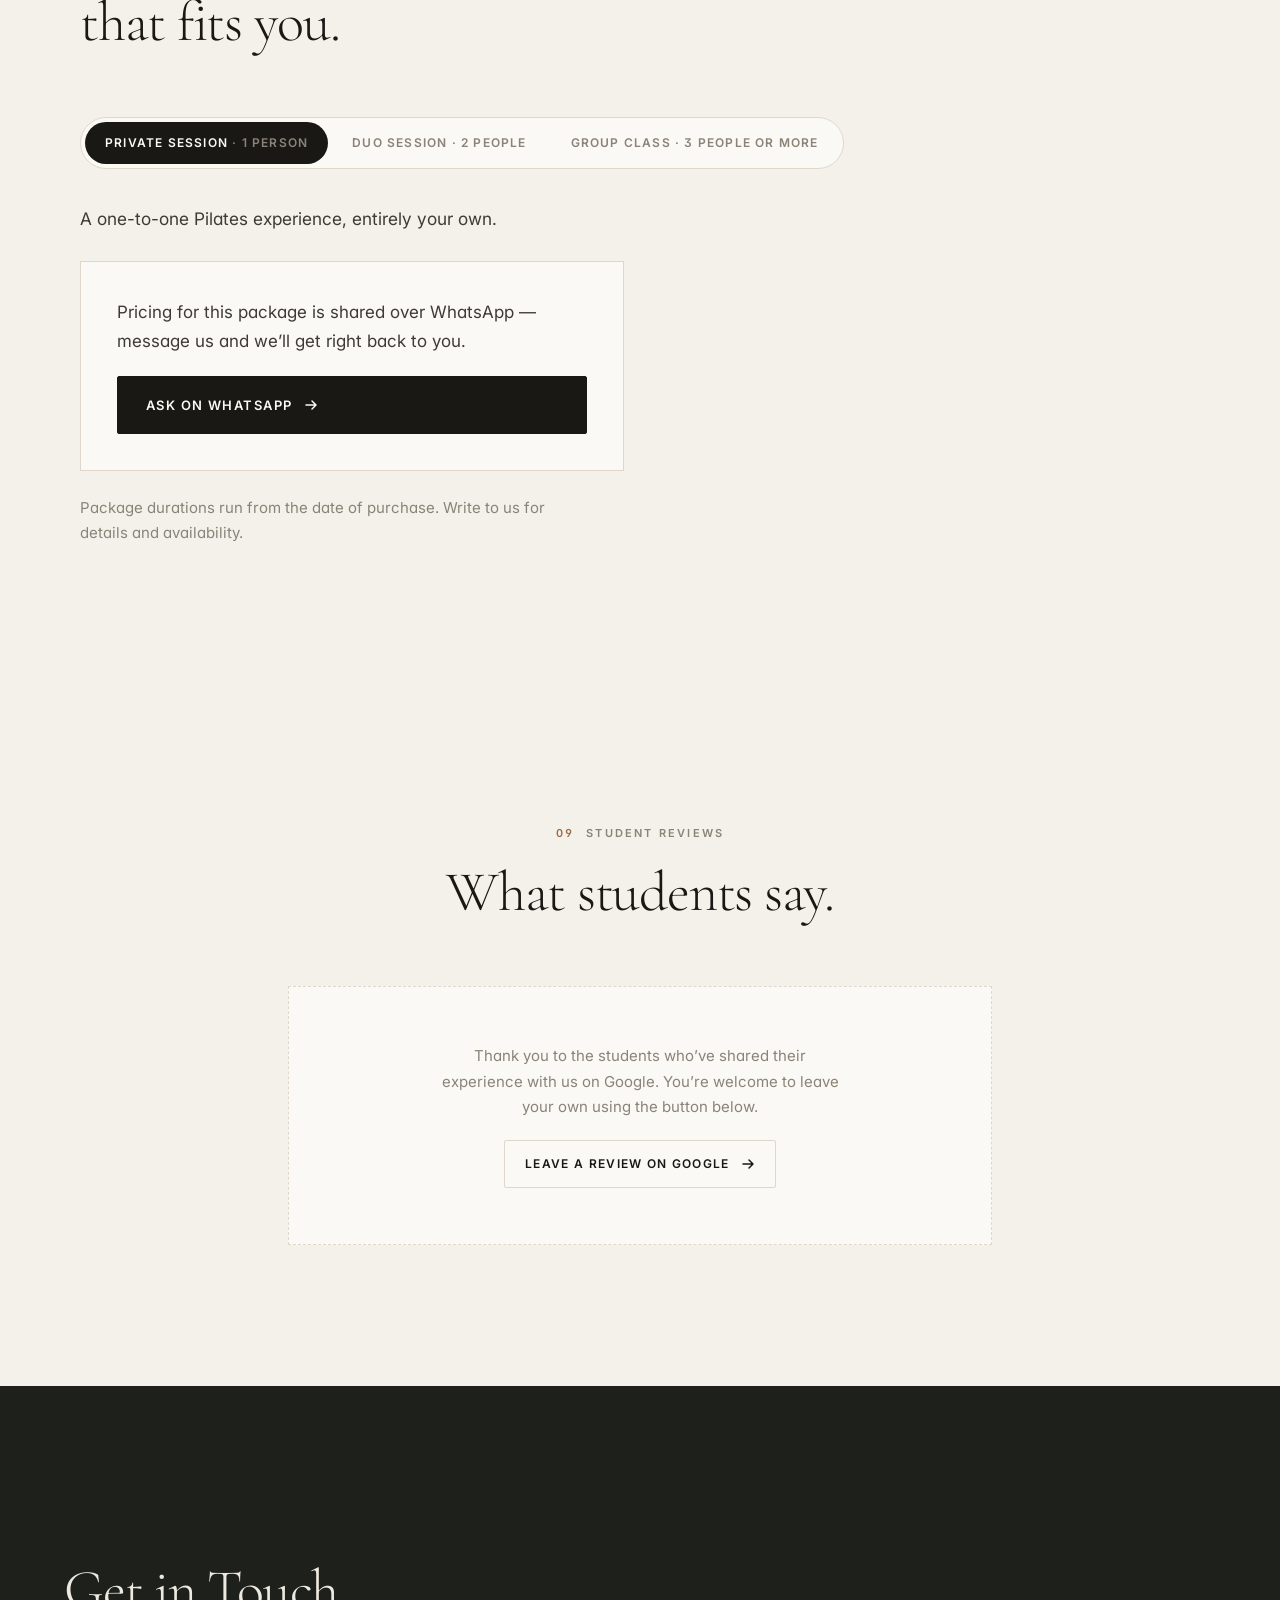
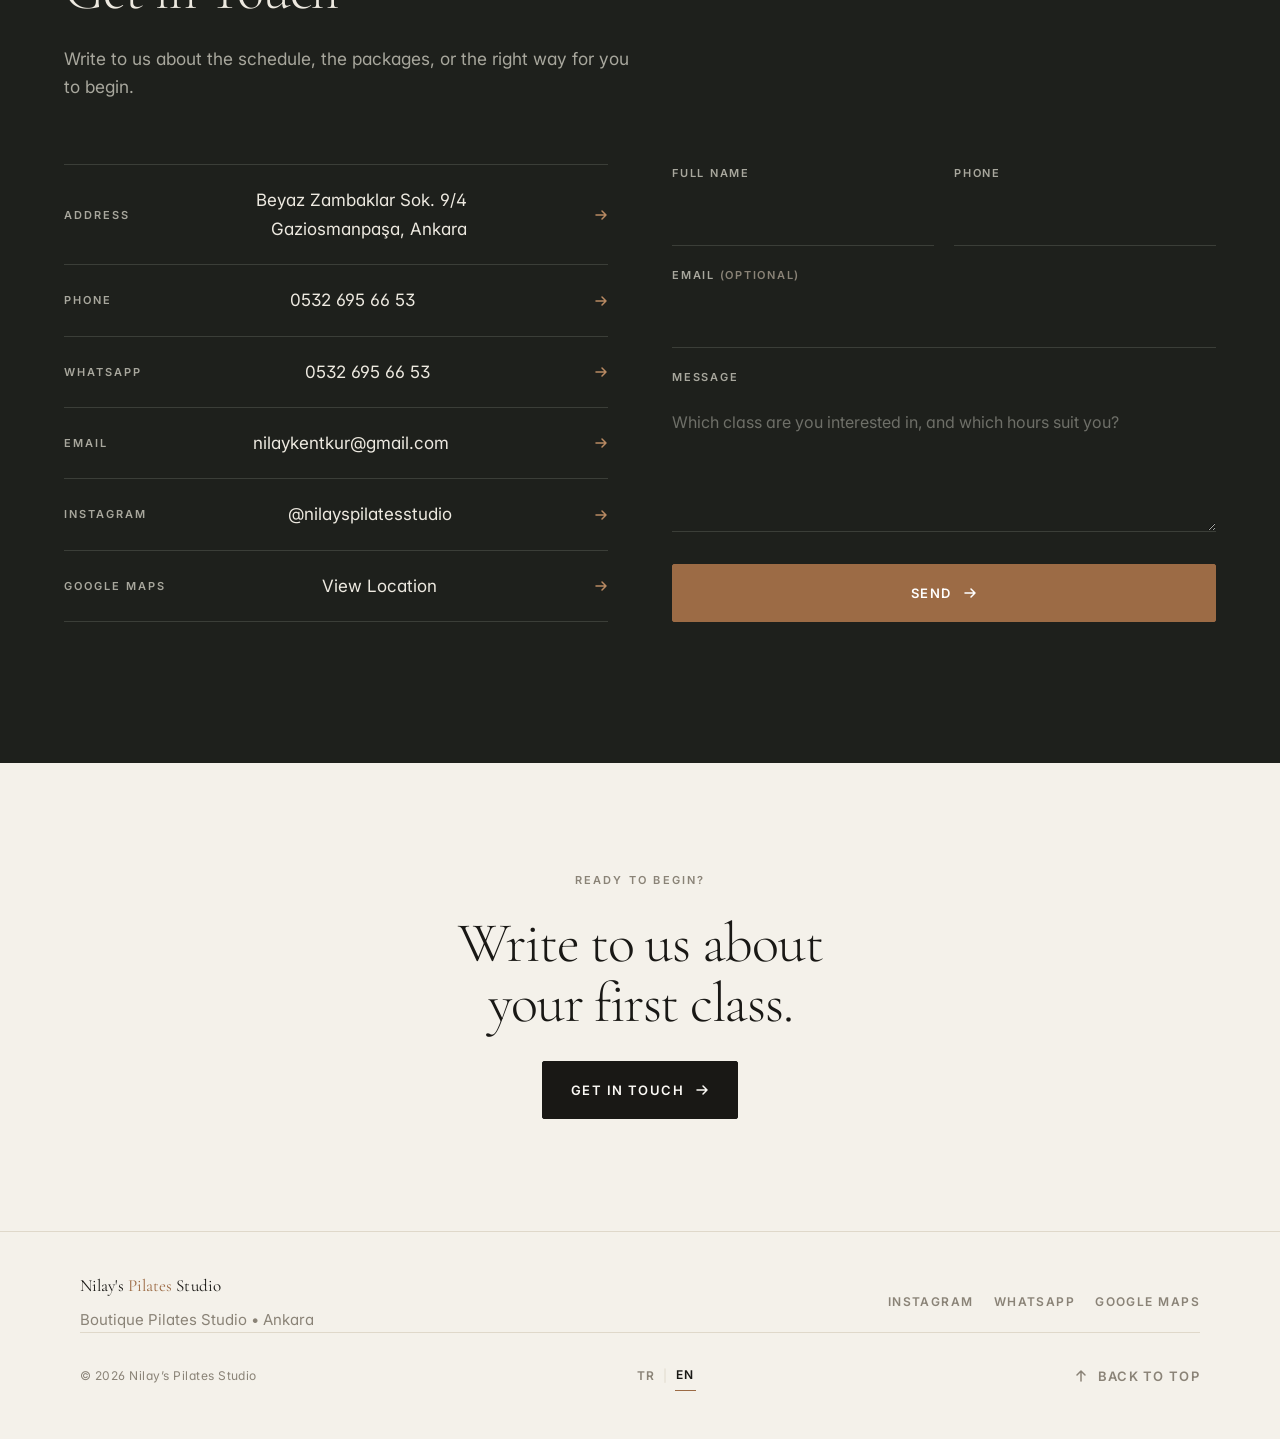
==== commit 0ae1ee21: "Yorumlar bölümündeki 'Ready for content' rozeti kaldırıldı Gerçek Google yorumları olduğunu söyleyen" ====
--- a/en/index.html
+++ b/en/index.html
@@ -579,7 +579,7 @@
     
   </div>
     <div class="reviews-empty" data-reveal="fade">
-        <span class="badge">Ready for content</span>
+        
         <p>Thank you to the students who’ve shared their experience with us on Google. You’re welcome to leave your own using the button below.</p>
         <a class="btn btn-ghost btn-sm" href="https://g.page/r/CRALqW3KsQSrEBE/review" target="_blank" rel="noopener noreferrer">Leave a review on Google<svg class="arw" width="14" height="14" viewBox="0 0 14 14" aria-hidden="true" fill="none" stroke="currentColor" stroke-width="1.5" stroke-linecap="round" stroke-linejoin="round"><path d="M2 7h10M8 3l4 4-4 4"/></svg></a>
       </div>
